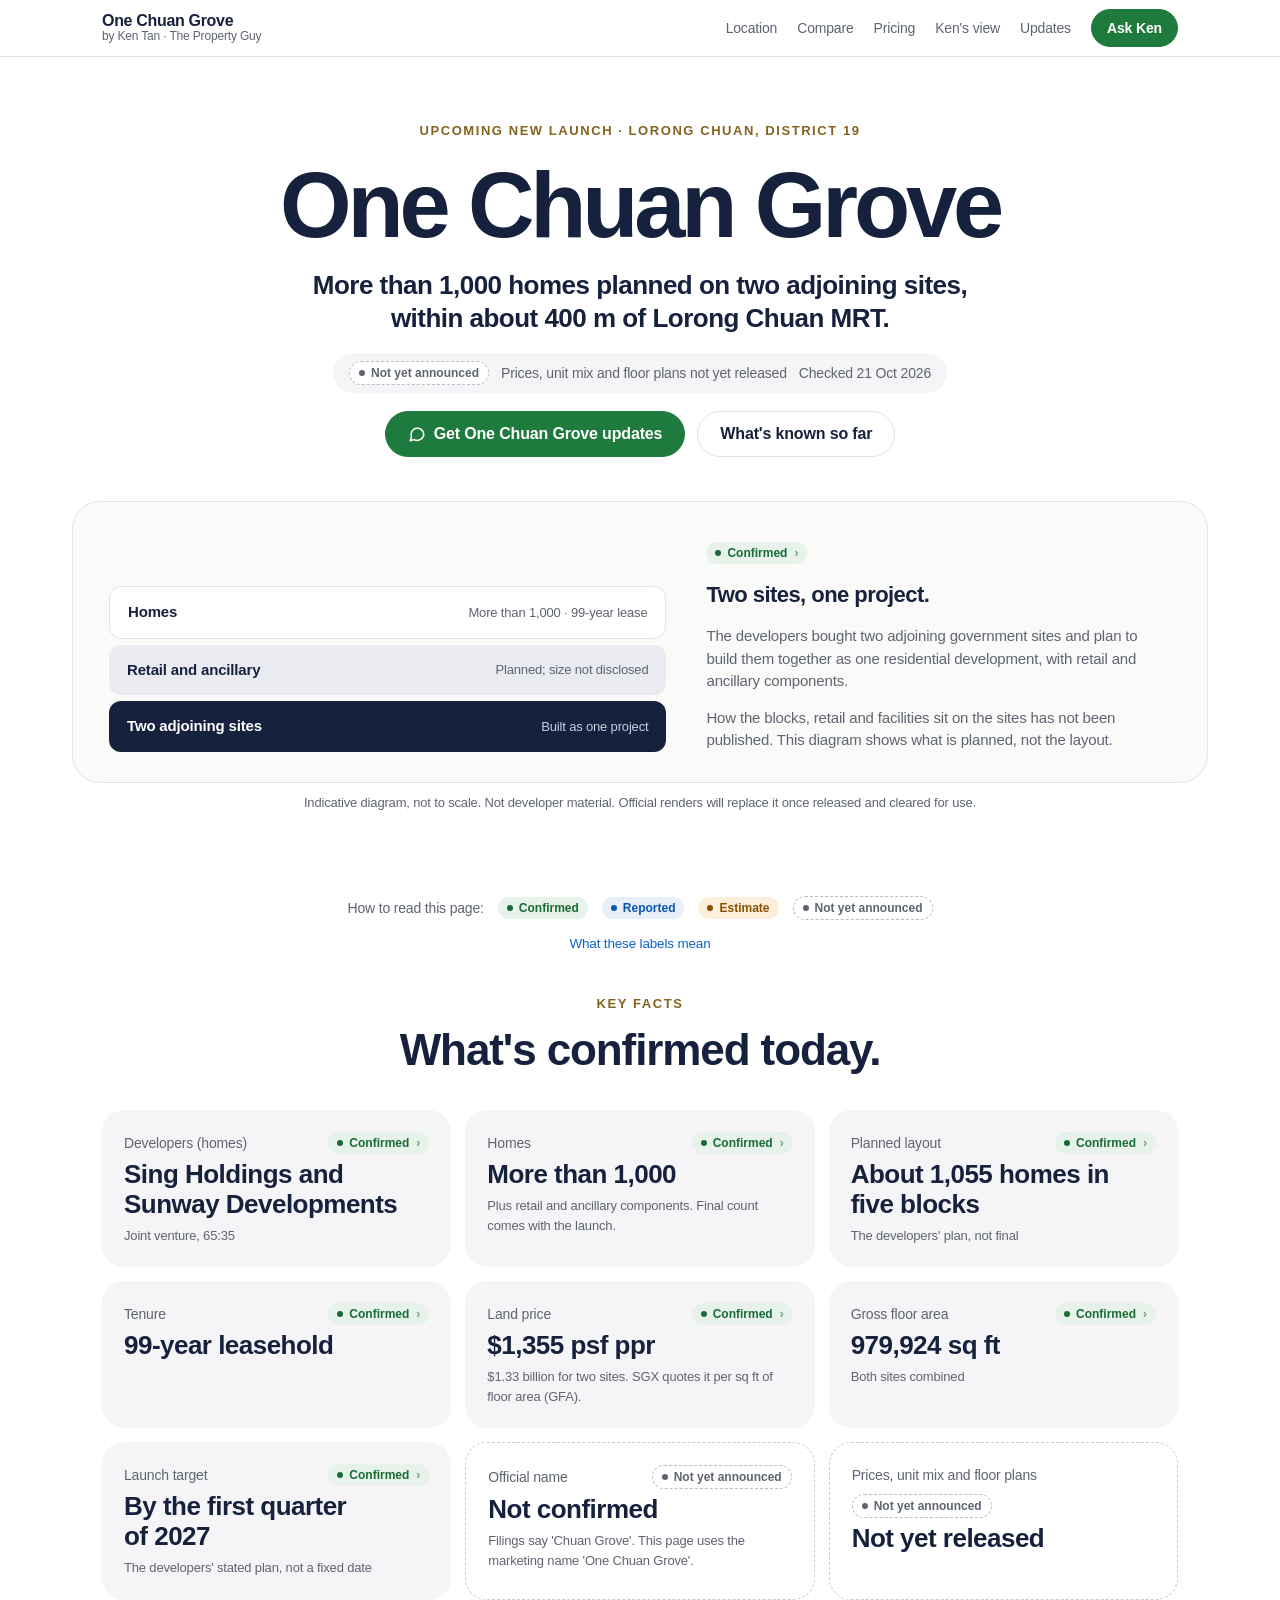
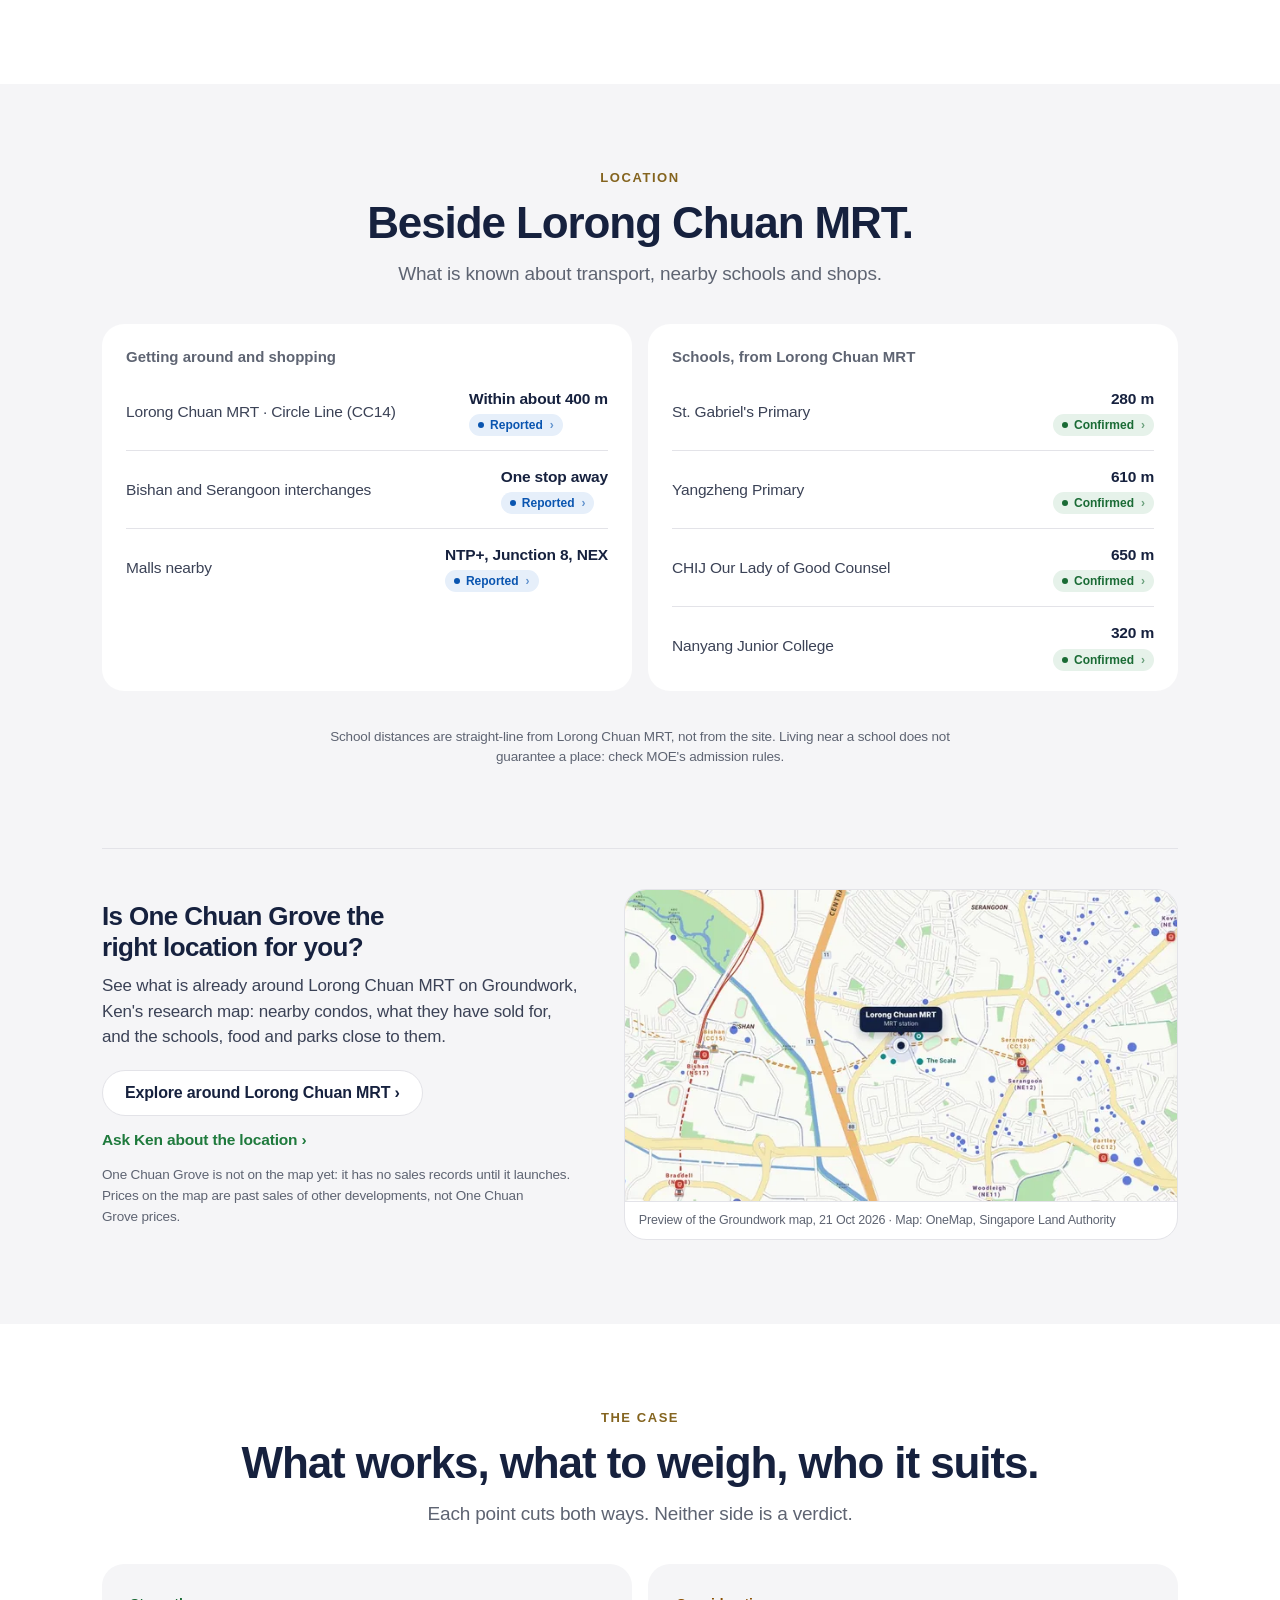
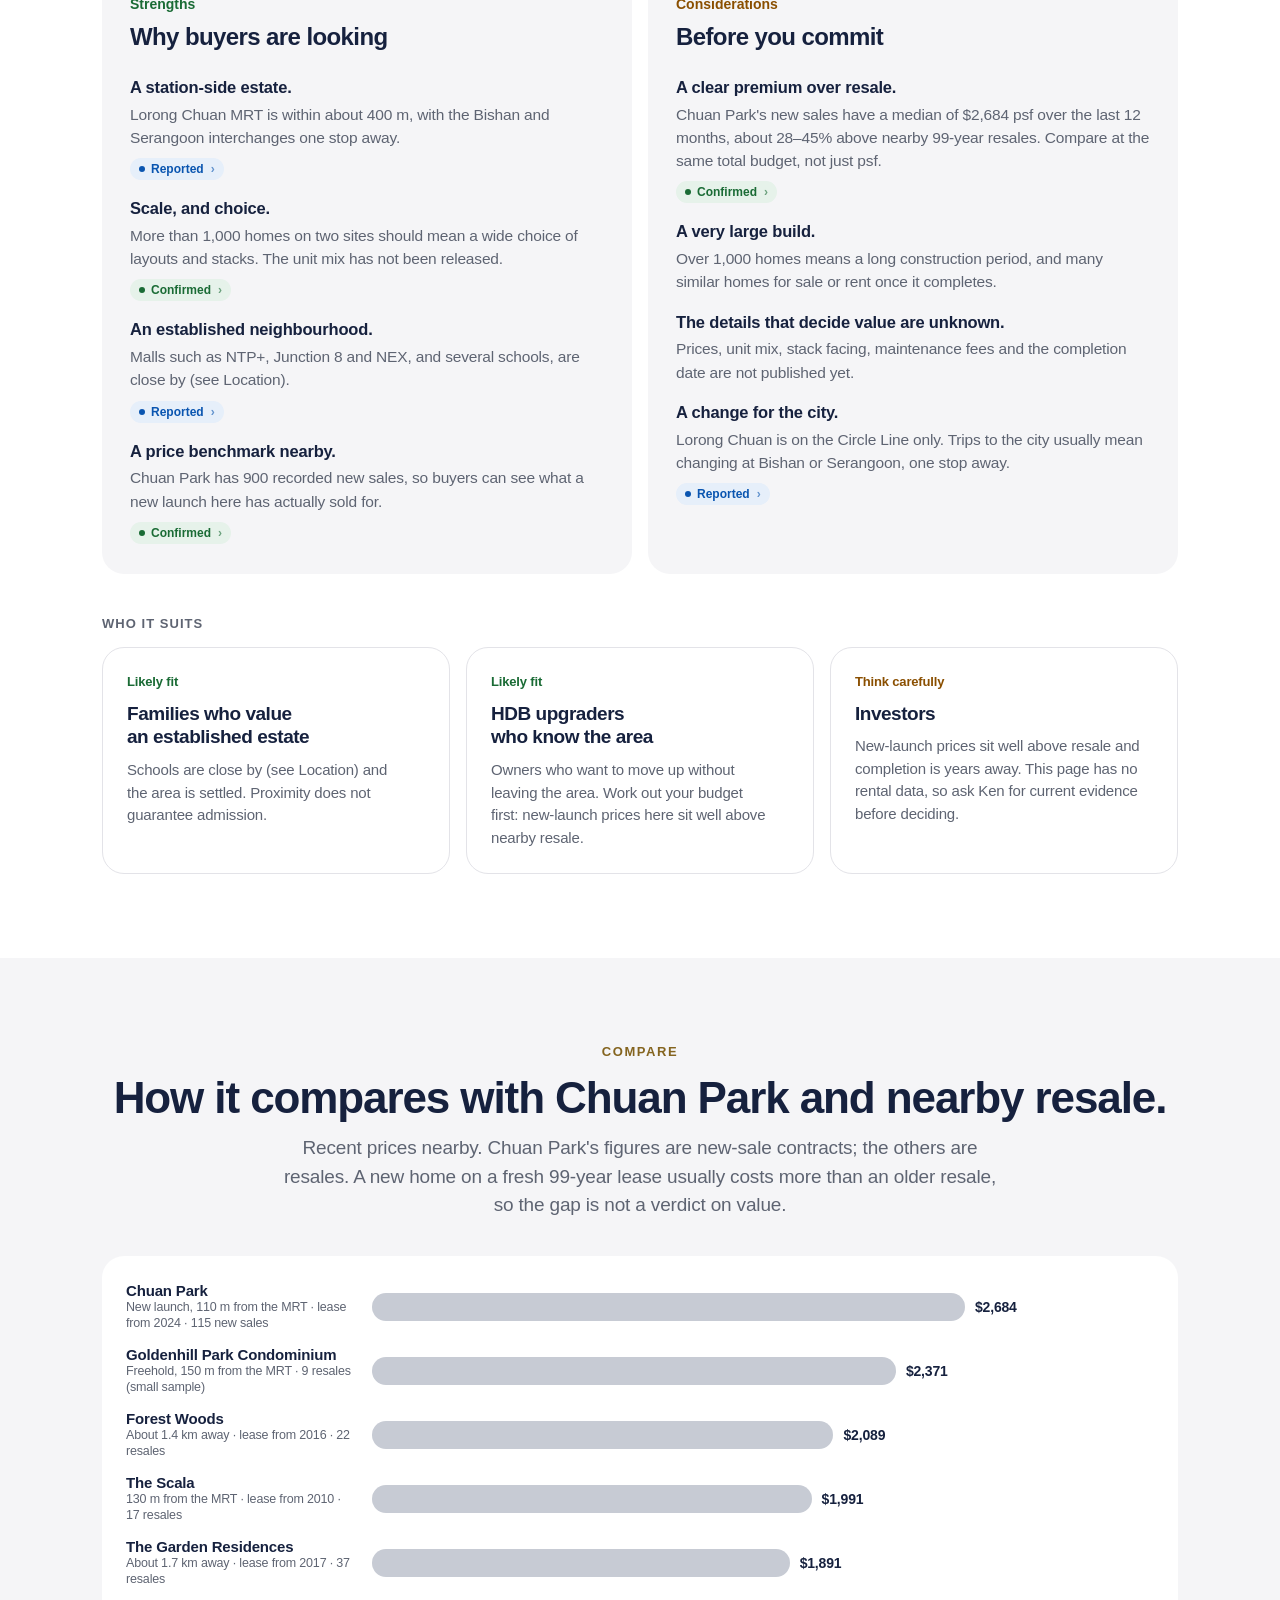
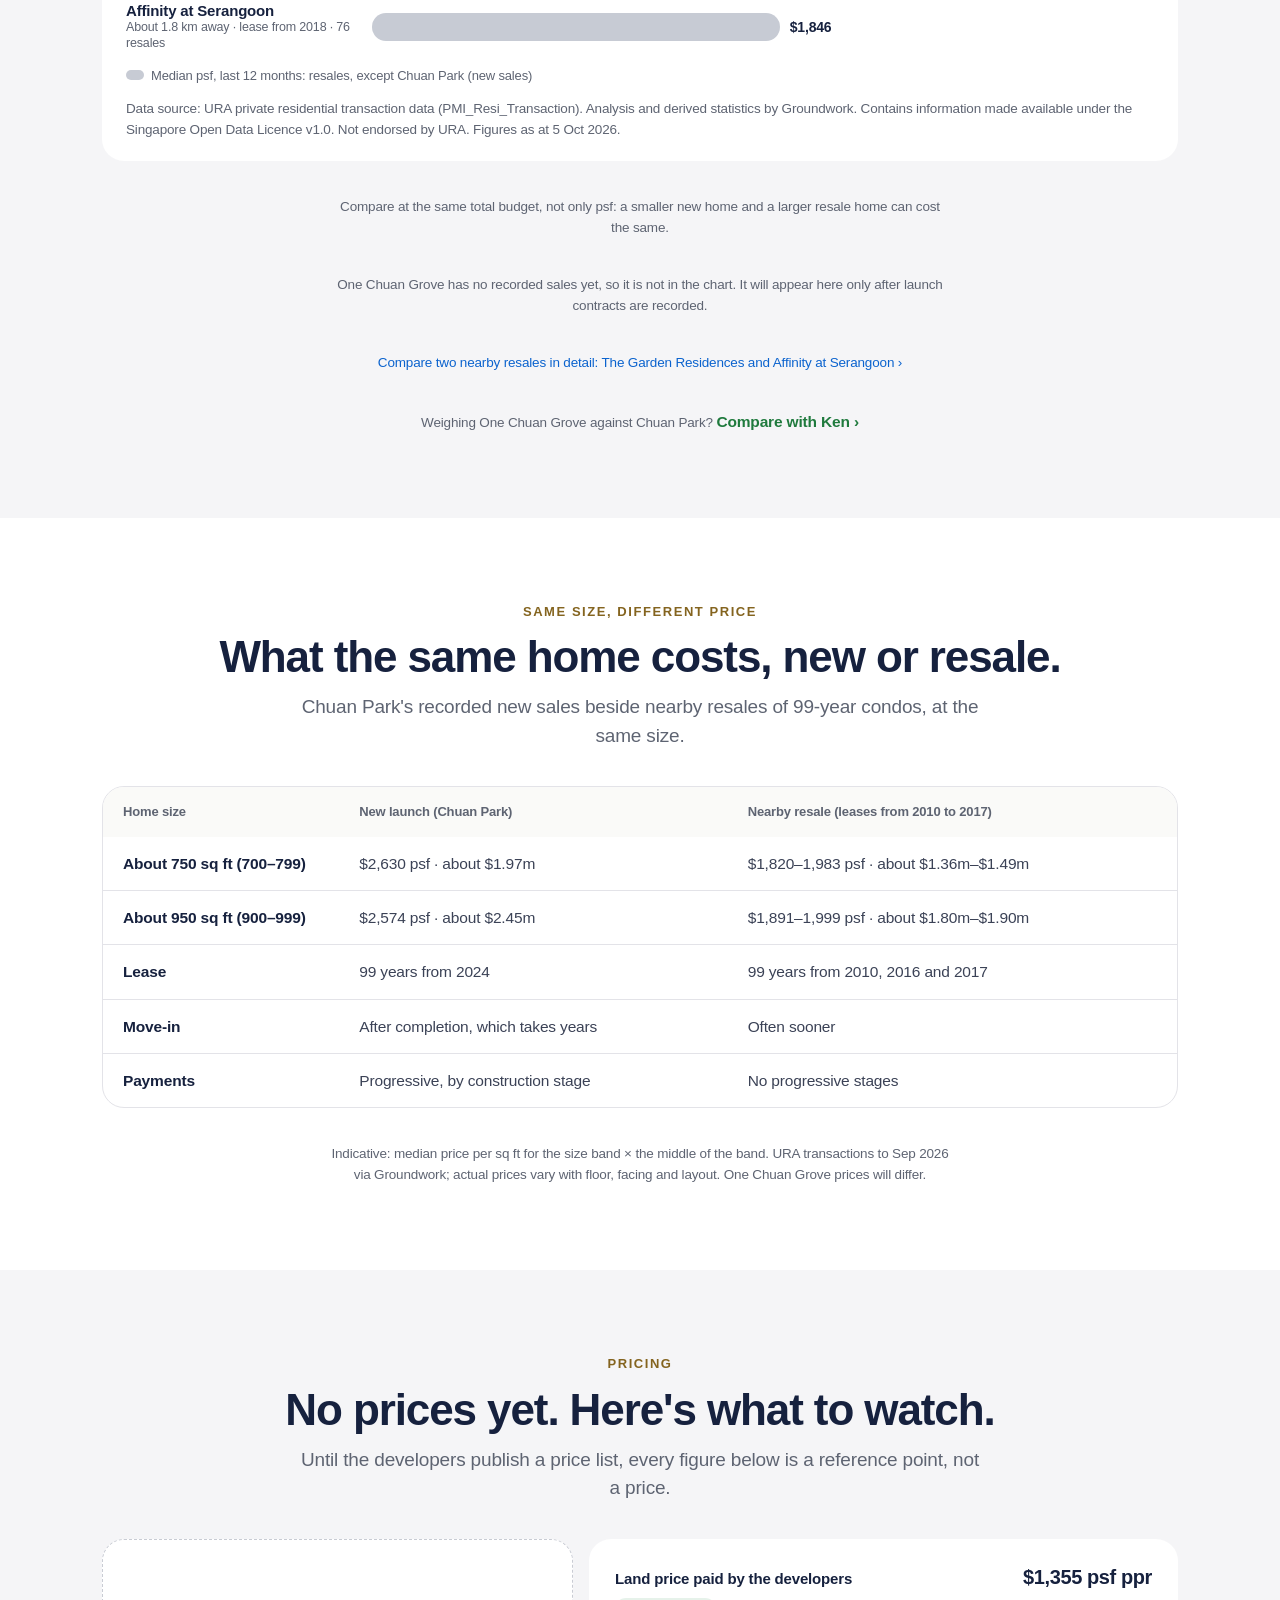
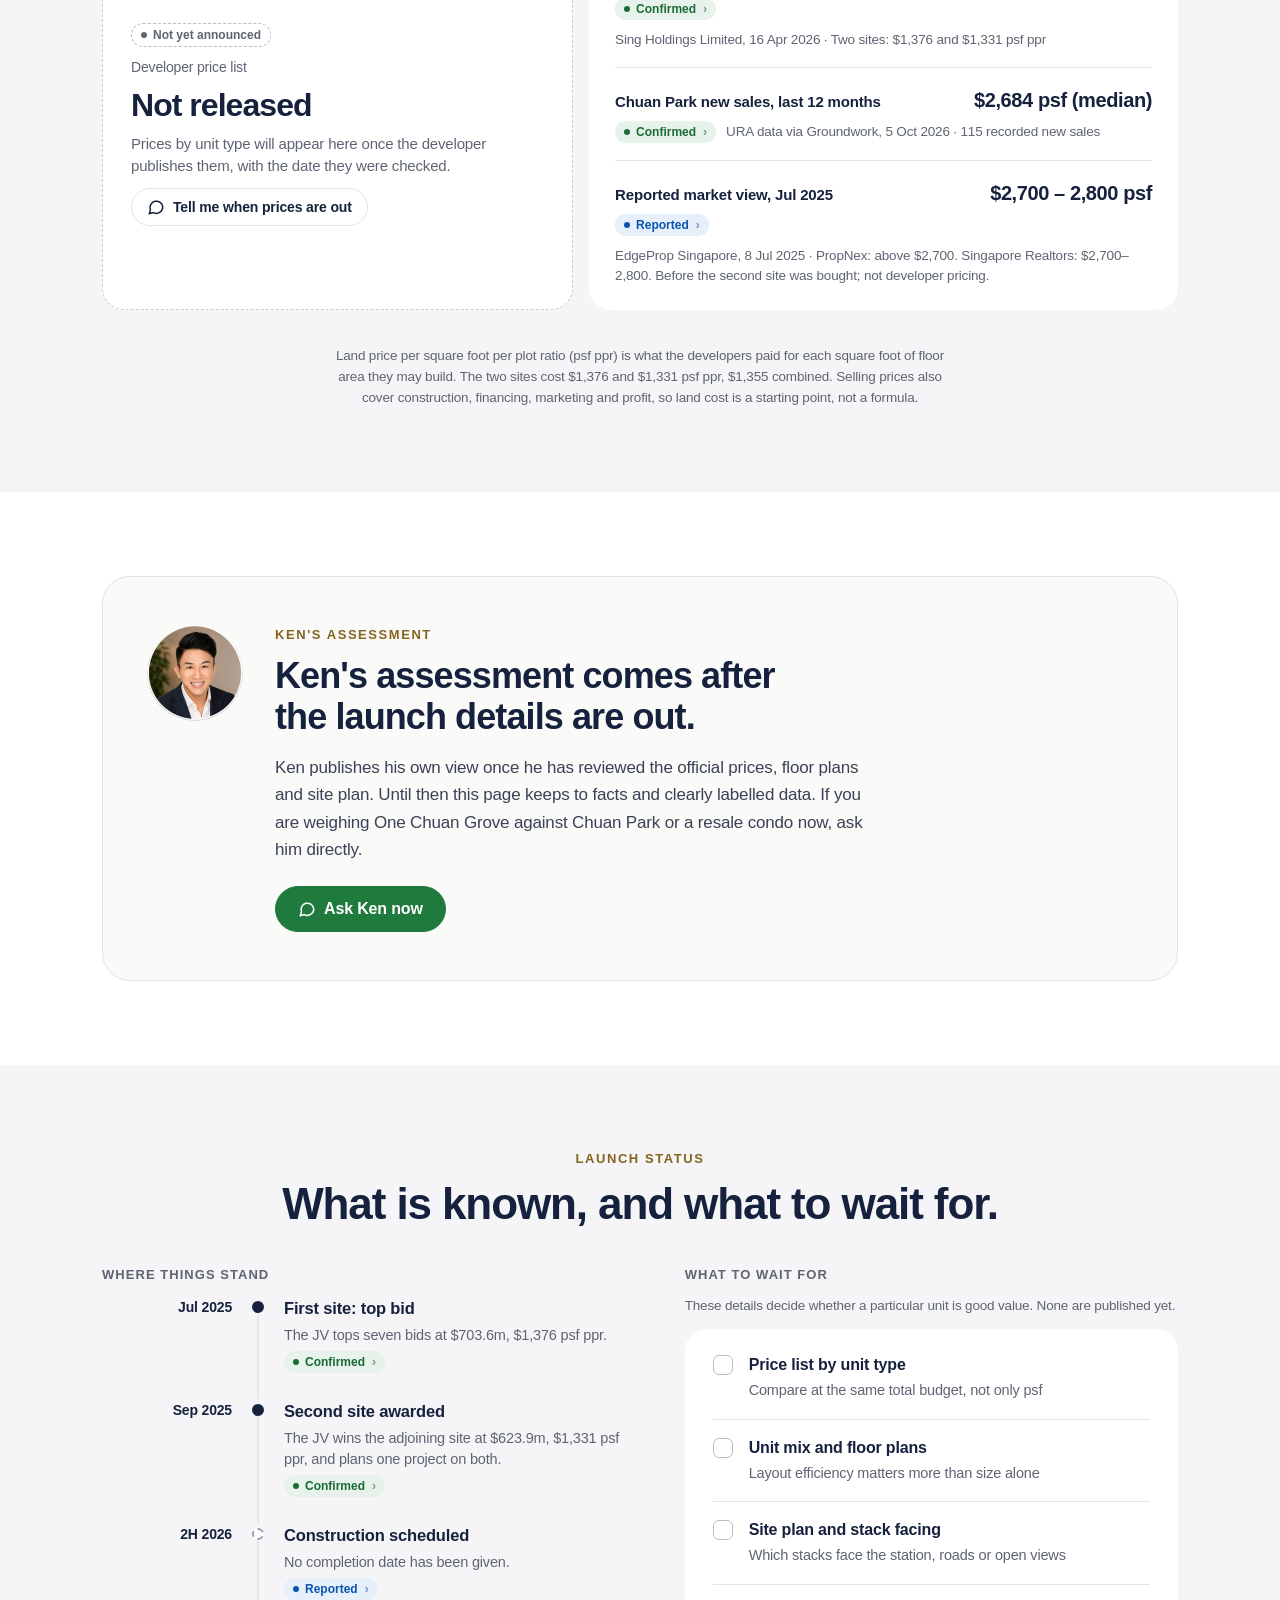
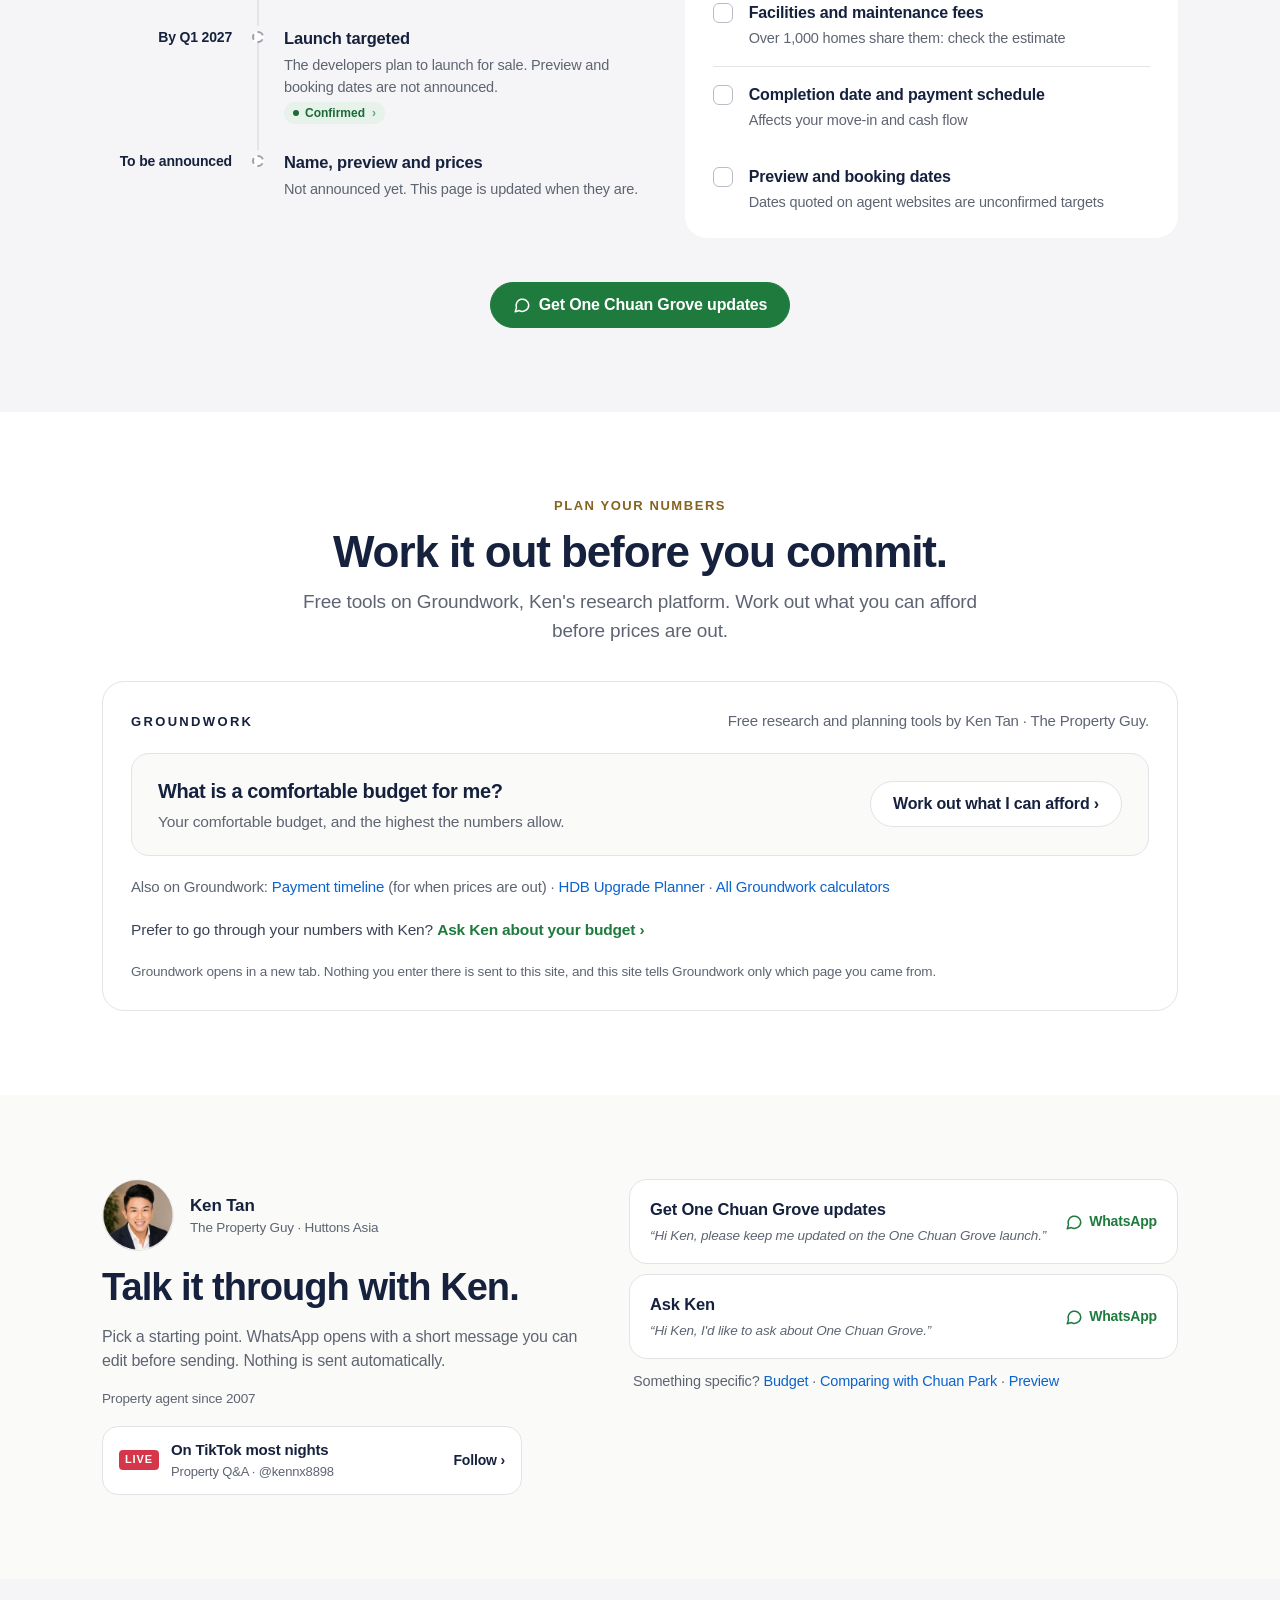
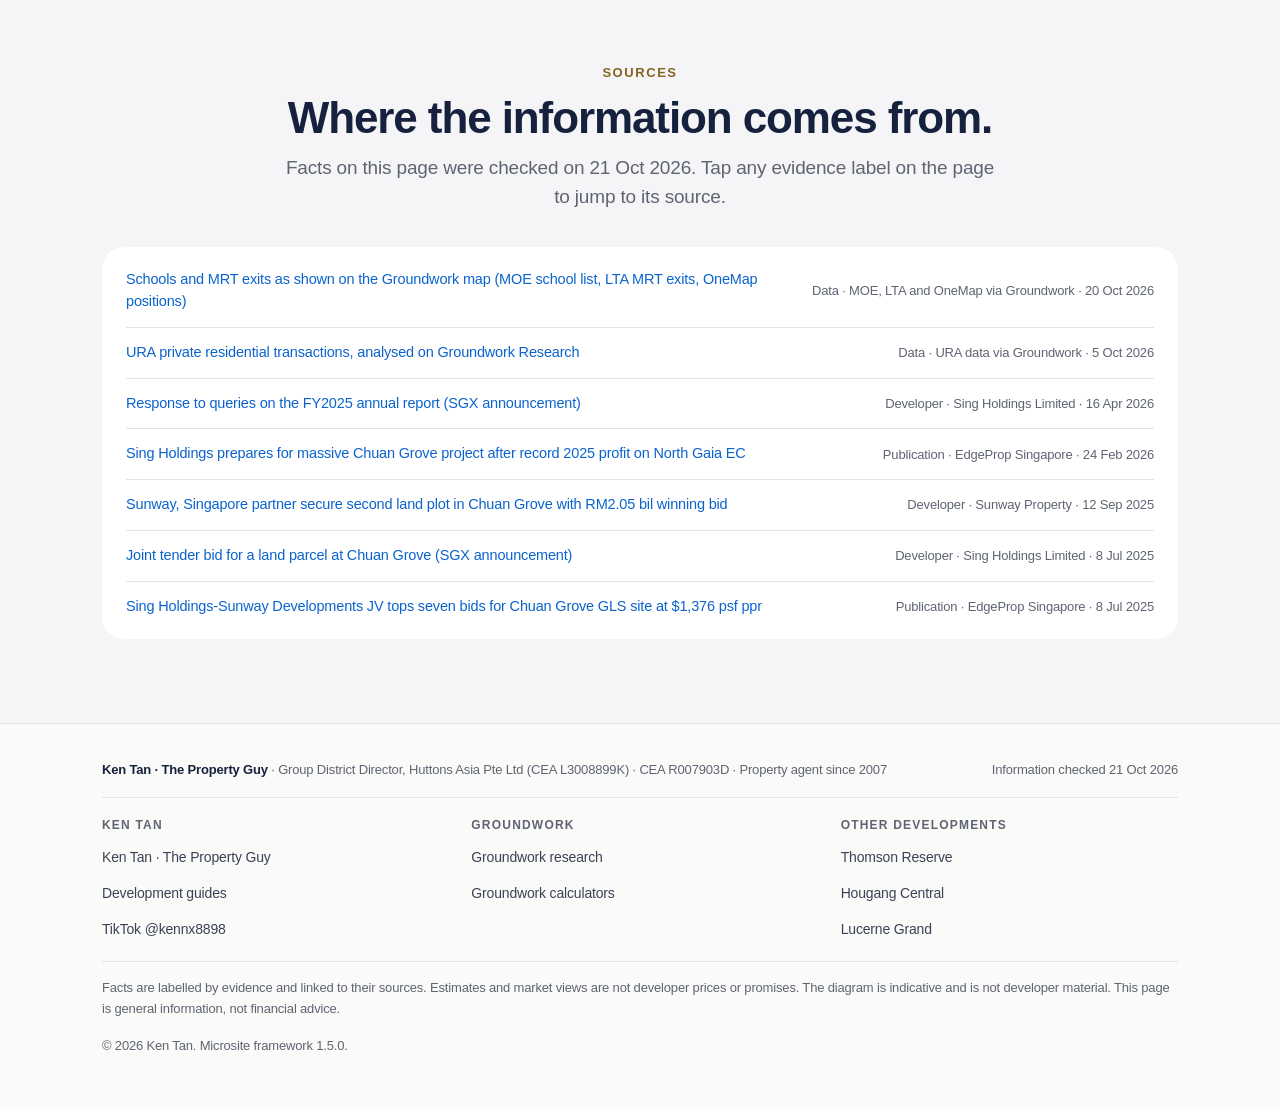
==== index.html @ 8cb97d8c "Add files via upload" ====
<!doctype html><html lang="en-SG"><head><meta charset="utf-8"><meta name="viewport" content="width=device-width, initial-scale=1, viewport-fit=cover"><title>One Chuan Grove: Chuan Park Comparison, Land Cost, Facts</title><meta name="description" content="One Chuan Grove at Lorong Chuan: over 1,000 homes by Sing Holdings and Sunway. Land cost, Chuan Park and resale prices, and what to watch before launch."><meta name="theme-color" content="#FFFFFF"><meta name="color-scheme" content="light"><meta name="format-detection" content="telephone=no"><meta name="author" content="Ken Tan · The Property Guy"><link rel="icon" href="assets/favicon.svg" type="image/svg+xml"><link rel="canonical" href="https://onechuangrove.kentanthepropertyguy.com/"><meta property="og:type" content="website"><meta property="og:locale" content="en_SG"><meta property="og:site_name" content="Ken Tan · The Property Guy"><meta property="og:title" content="One Chuan Grove: what&#x27;s confirmed, how it compares, what to watch"><meta property="og:description" content="One Chuan Grove at Lorong Chuan: over 1,000 homes by Sing Holdings and Sunway. Land cost, Chuan Park and resale prices, and what to watch before launch."><meta property="og:url" content="https://onechuangrove.kentanthepropertyguy.com/"><meta property="og:image" content="https://onechuangrove.kentanthepropertyguy.com/img/share-card.jpg"><meta property="og:image:width" content="1200"><meta property="og:image:height" content="630"><meta property="og:image:alt" content="One Chuan Grove — Ken Tan · The Property Guy"><meta name="twitter:card" content="summary_large_image"><link rel="stylesheet" href="assets/ms.1-5-0.css"><script type="application/ld+json">{"@context":"https://schema.org","@graph":[{"@type":"WebPage","name":"One Chuan Grove: Chuan Park Comparison, Land Cost, Facts","description":"One Chuan Grove at Lorong Chuan: over 1,000 homes by Sing Holdings and Sunway. Land cost, Chuan Park and resale prices, and what to watch before launch.","inLanguage":"en-SG","dateModified":"2026-10-21","author":{"@id":"https://kentanthepropertyguy.com/#ken"},"publisher":{"@id":"https://kentanthepropertyguy.com/#ken"},"about":{"@type":"Place","name":"One Chuan Grove residential development","address":{"@type":"PostalAddress","addressLocality":"Lorong Chuan","addressCountry":"SG","streetAddress":"Chuan Grove, off Lorong Chuan"}},"url":"https://onechuangrove.kentanthepropertyguy.com/"},{"@type":"Person","@id":"https://kentanthepropertyguy.com/#ken","name":"Ken Tan","alternateName":"Ken Tan · The Property Guy","url":"https://kentanthepropertyguy.com/","jobTitle":"Group District Director","worksFor":{"@type":"RealEstateAgent","name":"Huttons Asia Pte Ltd"}},{"@type":"BreadcrumbList","itemListElement":[{"@type":"ListItem","position":1,"name":"Ken Tan · The Property Guy","item":"https://kentanthepropertyguy.com/"},{"@type":"ListItem","position":2,"name":"One Chuan Grove","item":"https://onechuangrove.kentanthepropertyguy.com/"}]}]}</script><script async src="https://www.googletagmanager.com/gtag/js?id=G-PGTYDENS24"></script><script>window.dataLayer=window.dataLayer||[];function gtag(){dataLayer.push(arguments);}gtag('js',new Date());gtag('config','G-PGTYDENS24',{project_name:'one-chuan-grove'});</script><script>!function(f,b,e,v,n,t,s){if(f.fbq)return;n=f.fbq=function(){n.callMethod?n.callMethod.apply(n,arguments):n.queue.push(arguments)};if(!f._fbq)f._fbq=n;n.push=n;n.loaded=!0;n.version='2.0';n.queue=[];t=b.createElement(e);t.async=!0;t.src=v;s=b.getElementsByTagName(e)[0];s.parentNode.insertBefore(t,s)}(window,document,'script','https://connect.facebook.net/en_US/fbevents.js');fbq('init','525622514314902');fbq('track','PageView');</script></head><body><a class="skip" href="#main">Skip to content</a><header class="hdr"><div class="wrap bar"><a class="brand" href="#top"><b>One Chuan Grove</b><span>by Ken Tan · The Property Guy</span></a><nav class="links" aria-label="Sections"><a href="#location">Location</a><a href="#compare">Compare</a><a href="#pricing">Pricing</a><a href="#assessment">Ken&#x27;s view</a><a href="#updates">Updates</a><a class="btn wa sm" href="https://wa.me/6590908898?text=Hi%20Ken%2C%20I%27d%20like%20to%20ask%20about%20One%20Chuan%20Grove.%20%28Ref%20OCG-ASK%29" target="_blank" rel="noopener" data-wa="ask" data-placement="header">Ask Ken</a></nav></div><nav class="chips" aria-label="Jump to section"><a href="#location">Location</a><a href="#compare">Compare</a><a href="#pricing">Pricing</a><a href="#assessment">Ken&#x27;s view</a><a href="#updates">Updates</a><a href="#ask" class="wa-chip">Ask Ken</a></nav></header><main id="main"><header class="hero" id="top"><div class="wrap"><p class="kicker">Upcoming new launch · Lorong Chuan, District 19</p><h1>One Chuan Grove</h1><p class="sub">More than 1,000 homes planned on two adjoining sites, within about 400 m of Lorong Chuan MRT.</p><p class="status"><span class="ev ev-n">Not yet announced</span><span>Prices, unit mix and floor plans not yet released</span><span class="ck">Checked 21 Oct 2026</span></p><div class="ctas stackm"><a class="btn wa" href="https://wa.me/6590908898?text=Hi%20Ken%2C%20please%20keep%20me%20updated%20on%20the%20One%20Chuan%20Grove%20launch.%20%28Ref%20OCG-UPDATES%29" target="_blank" rel="noopener" data-wa="updates" data-placement="hero"><svg width="18" height="18" viewBox="0 0 24 24" fill="none" stroke="currentColor" stroke-width="2" stroke-linecap="round" stroke-linejoin="round" aria-hidden="true" focusable="false"><path d="M21 12a8.5 8.5 0 0 1-12.6 7.4L3 21l1.6-5.2A8.5 8.5 0 1 1 21 12z"/></svg>Get One Chuan Grove updates</a><a class="btn" href="#overview">What&#x27;s known so far</a></div></div><div class="hero-media"><div class="scheme"><ul class="layers" aria-label="Parts of the development, as planned. Not a layout."><li class="l-top"><b>Homes</b><span>More than 1,000 · 99-year lease</span></li><li class="l-default"><b>Retail and ancillary</b><span>Planned; size not disclosed</span></li><li class="l-base"><b>Two adjoining sites</b><span>Built as one project</span></li></ul><div class="scheme-side"><a class="ev ev-c" href="#src-sgx-2026-04" title="Source: Sing Holdings Limited, 16 Apr 2026" aria-label="Confirmed: Source: Sing Holdings Limited, 16 Apr 2026">Confirmed</a><h2 style="font-size:22px">Two sites, one project.</h2><p>The developers bought two adjoining government sites and plan to build them together as one residential development, with retail and ancillary components.</p><p>How the blocks, retail and facilities sit on the sites has not been published. This diagram shows what is planned, not the layout.</p></div></div><p class="cap">Indicative diagram, not to scale. Not developer material. Official renders will replace it once released and cleared for use.</p></div></header><section class="band " id="overview" aria-labelledby="h-overview"><div class="wrap"><div class="legend" role="note"><span>How to read this page:</span><span class="ev ev-c">Confirmed</span><span class="ev ev-r">Reported</span><span class="ev ev-e">Estimate</span><span class="ev ev-n">Not yet announced</span><details><summary>What these labels mean</summary><dl><dt><span class="ev ev-c">Confirmed</span></dt><dd>From the developer, a government agency or an official announcement.</dd><dt><span class="ev ev-r">Reported</span></dt><dd>From a credible named publication. Linked in Sources.</dd><dt><span class="ev ev-e">Estimate</span></dt><dd>A market or working estimate. Not a developer price or a promise.</dd><dt><span class="ev ev-n">Not yet announced</span></dt><dd>Not published yet. Shown so you know it is missing, not overlooked.</dd></dl></details></div><div class="head"><p class="kicker">Key facts</p><h2 id="h-overview">What&#x27;s confirmed today.</h2></div><div class="facts"><div class="fact"><div class="top"><span class="lb">Developers (homes)</span><a class="ev ev-c" href="#src-sgx-2025-07" title="Source: Sing Holdings Limited, 8 Jul 2025" aria-label="Confirmed: Source: Sing Holdings Limited, 8 Jul 2025">Confirmed</a></div><p class="v">Sing Holdings and Sunway Developments</p><p class="n">Joint venture, 65:35</p></div><div class="fact"><div class="top"><span class="lb">Homes</span><a class="ev ev-c" href="#src-sgx-2026-04" title="Source: Sing Holdings Limited, 16 Apr 2026" aria-label="Confirmed: Source: Sing Holdings Limited, 16 Apr 2026">Confirmed</a></div><p class="v">More than 1,000</p><p class="n">Plus retail and ancillary components. Final count comes with the launch.</p></div><div class="fact"><div class="top"><span class="lb">Planned layout</span><a class="ev ev-c" href="#src-sunway-2025-09" title="Source: Sunway Property, 12 Sep 2025" aria-label="Confirmed: Source: Sunway Property, 12 Sep 2025">Confirmed</a></div><p class="v">About 1,055 homes in five blocks</p><p class="n">The developers&#x27; plan, not final</p></div><div class="fact"><div class="top"><span class="lb">Tenure</span><a class="ev ev-c" href="#src-sunway-2025-09" title="Source: Sunway Property, 12 Sep 2025" aria-label="Confirmed: Source: Sunway Property, 12 Sep 2025">Confirmed</a></div><p class="v">99-year leasehold</p></div><div class="fact"><div class="top"><span class="lb">Land price</span><a class="ev ev-c" href="#src-sgx-2026-04" title="Source: Sing Holdings Limited, 16 Apr 2026" aria-label="Confirmed: Source: Sing Holdings Limited, 16 Apr 2026">Confirmed</a></div><p class="v">$1,355 psf ppr</p><p class="n">$1.33 billion for two sites. SGX quotes it per sq ft of floor area (GFA).</p></div><div class="fact"><div class="top"><span class="lb">Gross floor area</span><a class="ev ev-c" href="#src-sgx-2026-04" title="Source: Sing Holdings Limited, 16 Apr 2026" aria-label="Confirmed: Source: Sing Holdings Limited, 16 Apr 2026">Confirmed</a></div><p class="v">979,924 sq ft</p><p class="n">Both sites combined</p></div><div class="fact"><div class="top"><span class="lb">Launch target</span><a class="ev ev-c" href="#src-sgx-2026-04" title="Source: Sing Holdings Limited, 16 Apr 2026" aria-label="Confirmed: Source: Sing Holdings Limited, 16 Apr 2026">Confirmed</a></div><p class="v">By the first quarter of 2027</p><p class="n">The developers&#x27; stated plan, not a fixed date</p></div><div class="fact pending"><div class="top"><span class="lb">Official name</span><span class="ev ev-n">Not yet announced</span></div><p class="v">Not confirmed</p><p class="n">Filings say &#x27;Chuan Grove&#x27;. This page uses the marketing name &#x27;One Chuan Grove&#x27;.</p></div><div class="fact pending"><div class="top"><span class="lb">Prices, unit mix and floor plans</span><span class="ev ev-n">Not yet announced</span></div><p class="v">Not yet released</p></div></div></div></section><section class="band grey" id="location" aria-labelledby="h-location"><div class="wrap"><div class="head"><p class="kicker">Location</p><h2 id="h-location">Beside Lorong Chuan MRT.</h2><p class="lede">What is known about transport, nearby schools and shops.</p></div><div class="locs"><div class="loc"><h3>Getting around and shopping</h3><div><span>Lorong Chuan MRT · Circle Line (CC14)</span><span>Within about 400 m<a class="ev ev-r" href="#src-edgeprop-2025-07" title="Source: EdgeProp Singapore, 8 Jul 2025" aria-label="Reported: Source: EdgeProp Singapore, 8 Jul 2025">Reported</a></span></div><div><span>Bishan and Serangoon interchanges</span><span>One stop away<a class="ev ev-r" href="#src-edgeprop-2025-07" title="Source: EdgeProp Singapore, 8 Jul 2025" aria-label="Reported: Source: EdgeProp Singapore, 8 Jul 2025">Reported</a></span></div><div><span>Malls nearby</span><span>NTP+, Junction 8, NEX<a class="ev ev-r" href="#src-edgeprop-2025-07" title="Source: EdgeProp Singapore, 8 Jul 2025" aria-label="Reported: Source: EdgeProp Singapore, 8 Jul 2025">Reported</a></span></div></div><div class="loc"><h3>Schools, from Lorong Chuan MRT</h3><div><span>St. Gabriel&#x27;s Primary</span><span>280 m<a class="ev ev-c" href="#src-moe-onemap-groundwork" title="Source: MOE, LTA and OneMap via Groundwork, 20 Oct 2026" aria-label="Confirmed: Source: MOE, LTA and OneMap via Groundwork, 20 Oct 2026">Confirmed</a></span></div><div><span>Yangzheng Primary</span><span>610 m<a class="ev ev-c" href="#src-moe-onemap-groundwork" title="Source: MOE, LTA and OneMap via Groundwork, 20 Oct 2026" aria-label="Confirmed: Source: MOE, LTA and OneMap via Groundwork, 20 Oct 2026">Confirmed</a></span></div><div><span>CHIJ Our Lady of Good Counsel</span><span>650 m<a class="ev ev-c" href="#src-moe-onemap-groundwork" title="Source: MOE, LTA and OneMap via Groundwork, 20 Oct 2026" aria-label="Confirmed: Source: MOE, LTA and OneMap via Groundwork, 20 Oct 2026">Confirmed</a></span></div><div><span>Nanyang Junior College</span><span>320 m<a class="ev ev-c" href="#src-moe-onemap-groundwork" title="Source: MOE, LTA and OneMap via Groundwork, 20 Oct 2026" aria-label="Confirmed: Source: MOE, LTA and OneMap via Groundwork, 20 Oct 2026">Confirmed</a></span></div></div></div><p class="fine c">School distances are straight-line from Lorong Chuan MRT, not from the site. Living near a school does not guarantee a place: check MOE&#x27;s admission rules.</p><div class="lr" aria-labelledby="h-location-research"><div class="lr-t"><h3 id="h-location-research">Is One Chuan Grove the right location for you?</h3><p>See what is already around Lorong Chuan MRT on Groundwork, Ken&#x27;s research map: nearby condos, what they have sold for, and the schools, food and parks close to them.</p></div><a class="lr-map" href="https://tools.kentanthepropertyguy.com/research/map/#pl=mrt%3ALorong%20Chuan%20MRT" data-gw="map-preview" target="_blank" rel="noopener" aria-label="Explore around Lorong Chuan MRT (opens Groundwork in a new tab)"><img src="img/lorong-chuan-mrt-map-preview-df6eb888-1200.webp" srcset="img/lorong-chuan-mrt-map-preview-df6eb888-640.webp 640w, img/lorong-chuan-mrt-map-preview-df6eb888-1080.webp 1080w, img/lorong-chuan-mrt-map-preview-df6eb888-1200.webp 1200w" sizes="(max-width: 820px) 92vw, 600px" width="1200" height="674" alt="Groundwork map centred on Lorong Chuan MRT, with nearby private developments such as The Scala marked" loading="lazy" decoding="async"><span class="lr-cap">Preview of the Groundwork map, 21 Oct 2026 · Map: OneMap, Singapore Land Authority</span></a><div class="lr-a"><div class="lr-act"><a class="btn" href="https://tools.kentanthepropertyguy.com/research/map/#pl=mrt%3ALorong%20Chuan%20MRT" data-gw="map" target="_blank" rel="noopener">Explore around Lorong Chuan MRT ›<span class="sr"> (opens in a new tab)</span></a><a class="lr-wa" href="https://wa.me/6590908898?text=Hi%20Ken%2C%20I%27m%20looking%20at%20One%20Chuan%20Grove%20and%20would%20like%20to%20talk%20through%20whether%20the%20location%20suits%20me.%20%28Ref%20OCG-LOCATION%29" target="_blank" rel="noopener" data-wa="location" data-placement="location-research">Ask Ken about the location ›</a></div><p class="fine">One Chuan Grove is not on the map yet: it has no sales records until it launches. Prices on the map are past sales of other developments, not One Chuan Grove prices.</p></div></div></div></section><section class="band " id="case" aria-labelledby="h-case"><div class="wrap"><div class="head"><p class="kicker">The case</p><h2 id="h-case">What works, what to weigh, who it suits.</h2><p class="lede">Each point cuts both ways. Neither side is a verdict.</p></div><div class="cols"><div class="col pro"><h3><span>Strengths</span>Why buyers are looking</h3><ul class="pts"><li><strong>A station-side estate.</strong>Lorong Chuan MRT is within about 400 m, with the Bishan and Serangoon interchanges one stop away.<span class="pt-ev"><a class="ev ev-r" href="#src-edgeprop-2025-07" title="Source: EdgeProp Singapore, 8 Jul 2025" aria-label="Reported: Source: EdgeProp Singapore, 8 Jul 2025">Reported</a></span></li><li><strong>Scale, and choice.</strong>More than 1,000 homes on two sites should mean a wide choice of layouts and stacks. The unit mix has not been released.<span class="pt-ev"><a class="ev ev-c" href="#src-sgx-2026-04" title="Source: Sing Holdings Limited, 16 Apr 2026" aria-label="Confirmed: Source: Sing Holdings Limited, 16 Apr 2026">Confirmed</a></span></li><li><strong>An established neighbourhood.</strong>Malls such as NTP+, Junction 8 and NEX, and several schools, are close by (see Location).<span class="pt-ev"><a class="ev ev-r" href="#src-edgeprop-2025-07" title="Source: EdgeProp Singapore, 8 Jul 2025" aria-label="Reported: Source: EdgeProp Singapore, 8 Jul 2025">Reported</a></span></li><li><strong>A price benchmark nearby.</strong>Chuan Park has 900 recorded new sales, so buyers can see what a new launch here has actually sold for.<span class="pt-ev"><a class="ev ev-c" href="#src-ura-groundwork" title="Source: URA data via Groundwork, 5 Oct 2026" aria-label="Confirmed: Source: URA data via Groundwork, 5 Oct 2026">Confirmed</a></span></li></ul></div><div class="col con"><h3><span>Considerations</span>Before you commit</h3><ul class="pts"><li><strong>A clear premium over resale.</strong>Chuan Park&#x27;s new sales have a median of $2,684 psf over the last 12 months, about 28–45% above nearby 99-year resales. Compare at the same total budget, not just psf.<span class="pt-ev"><a class="ev ev-c" href="#src-ura-groundwork" title="Source: URA data via Groundwork, 5 Oct 2026" aria-label="Confirmed: Source: URA data via Groundwork, 5 Oct 2026">Confirmed</a></span></li><li><strong>A very large build.</strong>Over 1,000 homes means a long construction period, and many similar homes for sale or rent once it completes.</li><li><strong>The details that decide value are unknown.</strong>Prices, unit mix, stack facing, maintenance fees and the completion date are not published yet.</li><li><strong>A change for the city.</strong>Lorong Chuan is on the Circle Line only. Trips to the city usually mean changing at Bishan or Serangoon, one stop away.<span class="pt-ev"><a class="ev ev-r" href="#src-edgeprop-2025-07" title="Source: EdgeProp Singapore, 8 Jul 2025" aria-label="Reported: Source: EdgeProp Singapore, 8 Jul 2025">Reported</a></span></li></ul></div></div><div class="fitwrap"><h3 class="gw-g sub">Who it suits</h3><div class="fits"><article class="fit yes"><p class="fl">Likely fit</p><h3>Families who value an established estate</h3><p>Schools are close by (see Location) and the area is settled. Proximity does not guarantee admission.</p></article><article class="fit yes"><p class="fl">Likely fit</p><h3>HDB upgraders who know the area</h3><p>Owners who want to move up without leaving the area. Work out your budget first: new-launch prices here sit well above nearby resale.</p></article><article class="fit maybe"><p class="fl">Think carefully</p><h3>Investors</h3><p>New-launch prices sit well above resale and completion is years away. This page has no rental data, so ask Ken for current evidence before deciding.</p></article></div></div></div></section><section class="band grey" id="compare" aria-labelledby="h-compare"><div class="wrap"><div class="head"><p class="kicker">Compare</p><h2 id="h-compare">How it compares with Chuan Park and nearby resale.</h2><p class="lede">Recent prices nearby. Chuan Park&#x27;s figures are new-sale contracts; the others are resales. A new home on a fresh 99-year lease usually costs more than an older resale, so the gap is not a verdict on value.</p></div><figure class="bars" style="margin:0"><figcaption class="sr">Median price per square foot, Oct 2025 to Sep 2026</figcaption><div class="brow"><span class="n">Chuan Park<small>New launch, 110 m from the MRT · lease from 2024 · 115 new sales</small></span><span class="track"><i class="" style="width:89.3%"></i><span style="left:89.3%">$2,684</span></span></div><div class="brow"><span class="n">Goldenhill Park Condominium<small>Freehold, 150 m from the MRT · 9 resales (small sample)</small></span><span class="track"><i class="" style="width:78.9%"></i><span style="left:78.9%">$2,371</span></span></div><div class="brow"><span class="n">Forest Woods<small>About 1.4 km away · lease from 2016 · 22 resales</small></span><span class="track"><i class="" style="width:69.5%"></i><span style="left:69.5%">$2,089</span></span></div><div class="brow"><span class="n">The Scala<small>130 m from the MRT · lease from 2010 · 17 resales</small></span><span class="track"><i class="" style="width:66.2%"></i><span style="left:66.2%">$1,991</span></span></div><div class="brow"><span class="n">The Garden Residences<small>About 1.7 km away · lease from 2017 · 37 resales</small></span><span class="track"><i class="" style="width:62.9%"></i><span style="left:62.9%">$1,891</span></span></div><div class="brow"><span class="n">Affinity at Serangoon<small>About 1.8 km away · lease from 2018 · 76 resales</small></span><span class="track"><i class="" style="width:61.4%"></i><span style="left:61.4%">$1,846</span></span></div><div class="bkey"><span><i></i>Median psf, last 12 months: resales, except Chuan Park (new sales)</span></div><p class="fine">Data source: URA private residential transaction data (PMI_Resi_Transaction). Analysis and derived statistics by Groundwork. Contains information made available under the Singapore Open Data Licence v1.0. Not endorsed by URA. Figures as at 5 Oct 2026.</p></figure><p class="fine c">Compare at the same total budget, not only psf: a smaller new home and a larger resale home can cost the same.</p><p class="fine c">One Chuan Grove has no recorded sales yet, so it is not in the chart. It will appear here only after launch contracts are recorded.</p><p class="fine c"><a href="https://tools.kentanthepropertyguy.com/research/#/compare/the-garden-residences/affinity-at-serangoon" data-gw="research" target="_blank" rel="noopener">Compare two nearby resales in detail: The Garden Residences and Affinity at Serangoon ›</a></p><p class="fine c">Weighing One Chuan Grove against Chuan Park? <a class="lr-wa" href="https://wa.me/6590908898?text=Hi%20Ken%2C%20I%27d%20like%20to%20compare%20One%20Chuan%20Grove%20with%20Chuan%20Park.%20%28Ref%20OCG-COMPARE%29" target="_blank" rel="noopener" data-wa="compare" data-placement="compare">Compare with Ken ›</a></p></div></section><section class="band " id="compare-table" aria-labelledby="h-compare-table"><div class="wrap"><div class="head"><p class="kicker">Same size, different price</p><h2 id="h-compare-table">What the same home costs, new or resale.</h2><p class="lede">Chuan Park&#x27;s recorded new sales beside nearby resales of 99-year condos, at the same size.</p></div><div class="tbl cmp"><table><caption class="sr">What the same home costs, new or resale.</caption><thead><tr><th scope="col">Home size</th><th scope="col">New launch (Chuan Park)</th><th scope="col">Nearby resale (leases from 2010 to 2017)</th></tr></thead><tbody><tr><th scope="row">About 750 sq ft (700–799)</th><td>$2,630 psf · about $1.97m</td><td>$1,820–1,983 psf · about $1.36m–$1.49m</td></tr><tr><th scope="row">About 950 sq ft (900–999)</th><td>$2,574 psf · about $2.45m</td><td>$1,891–1,999 psf · about $1.80m–$1.90m</td></tr><tr><th scope="row">Lease</th><td>99 years from 2024</td><td>99 years from 2010, 2016 and 2017</td></tr><tr><th scope="row">Move-in</th><td>After completion, which takes years</td><td>Often sooner</td></tr><tr><th scope="row">Payments</th><td>Progressive, by construction stage</td><td>No progressive stages</td></tr></tbody></table></div><p class="fine c">Indicative: median price per sq ft for the size band × the middle of the band. URA transactions to Sep 2026 via Groundwork; actual prices vary with floor, facing and layout. One Chuan Grove prices will differ.</p></div></section><section class="band grey" id="pricing" aria-labelledby="h-pricing"><div class="wrap"><div class="head"><p class="kicker">Pricing</p><h2 id="h-pricing">No prices yet. Here&#x27;s what to watch.</h2><p class="lede">Until the developers publish a price list, every figure below is a reference point, not a price.</p></div><div class="pricing"><div class="pbig"><span class="ev ev-n">Not yet announced</span><span class="lb">Developer price list</span><b>Not released</b><p>Prices by unit type will appear here once the developer publishes them, with the date they were checked.</p><p><a class="btn sm" href="https://wa.me/6590908898?text=Hi%20Ken%2C%20please%20keep%20me%20updated%20on%20the%20One%20Chuan%20Grove%20launch.%20%28Ref%20OCG-UPDATES%29" target="_blank" rel="noopener" data-wa="updates" data-placement="pricing-pending"><svg width="18" height="18" viewBox="0 0 24 24" fill="none" stroke="currentColor" stroke-width="2" stroke-linecap="round" stroke-linejoin="round" aria-hidden="true" focusable="false"><path d="M21 12a8.5 8.5 0 0 1-12.6 7.4L3 21l1.6-5.2A8.5 8.5 0 1 1 21 12z"/></svg>Tell me when prices are out</a></p></div><div class="prows"><div class="prow"><span class="k">Land price paid by the developers</span><span class="v">$1,355 psf ppr</span><span class="d"><a class="ev ev-c" href="#src-sgx-2026-04" title="Source: Sing Holdings Limited, 16 Apr 2026" aria-label="Confirmed: Source: Sing Holdings Limited, 16 Apr 2026">Confirmed</a>Sing Holdings Limited, 16 Apr 2026 · Two sites: $1,376 and $1,331 psf ppr</span></div><div class="prow"><span class="k">Chuan Park new sales, last 12 months</span><span class="v">$2,684 psf (median)</span><span class="d"><a class="ev ev-c" href="#src-ura-groundwork" title="Source: URA data via Groundwork, 5 Oct 2026" aria-label="Confirmed: Source: URA data via Groundwork, 5 Oct 2026">Confirmed</a>URA data via Groundwork, 5 Oct 2026 · 115 recorded new sales</span></div><div class="prow"><span class="k">Reported market view, Jul 2025</span><span class="v">$2,700 – 2,800 psf</span><span class="d"><a class="ev ev-r" href="#src-edgeprop-2025-07" title="Source: EdgeProp Singapore, 8 Jul 2025" aria-label="Reported: Source: EdgeProp Singapore, 8 Jul 2025">Reported</a>EdgeProp Singapore, 8 Jul 2025 · PropNex: above $2,700. Singapore Realtors: $2,700–2,800. Before the second site was bought; not developer pricing.</span></div></div></div><p class="fine c">Land price per square foot per plot ratio (psf ppr) is what the developers paid for each square foot of floor area they may build. The two sites cost $1,376 and $1,331 psf ppr, $1,355 combined. Selling prices also cover construction, financing, marketing and profit, so land cost is a starting point, not a formula.</p></div></section><section class="band " id="assessment" aria-labelledby="h-assessment"><div class="wrap"><div class="assess pending"><img src="img/ken-192.jpg" width="96" height="96" alt="Ken Tan" loading="lazy"><div><p class="kicker">Ken&#x27;s assessment</p><h2 id="h-assessment">Ken&#x27;s assessment comes after the launch details are out.</h2><div class="body"><p>Ken publishes his own view once he has reviewed the official prices, floor plans and site plan. Until then this page keeps to facts and clearly labelled data. If you are weighing One Chuan Grove against Chuan Park or a resale condo now, ask him directly.</p></div><div class="ctas"><a class="btn wa" href="https://wa.me/6590908898?text=Hi%20Ken%2C%20I%27d%20like%20to%20ask%20about%20One%20Chuan%20Grove.%20%28Ref%20OCG-ASK%29" target="_blank" rel="noopener" data-wa="ask" data-placement="assessment-pending"><svg width="18" height="18" viewBox="0 0 24 24" fill="none" stroke="currentColor" stroke-width="2" stroke-linecap="round" stroke-linejoin="round" aria-hidden="true" focusable="false"><path d="M21 12a8.5 8.5 0 0 1-12.6 7.4L3 21l1.6-5.2A8.5 8.5 0 1 1 21 12z"/></svg>Ask Ken now</a></div></div></div></div></section><section class="band grey" id="updates" aria-labelledby="h-updates"><div class="wrap"><div class="head"><p class="kicker">Launch status</p><h2 id="h-updates">What is known, and what to wait for.</h2></div><div class="upd"><div><h3 class="gw-g sub">Where things stand</h3><ol class="tl"><li><span class="when">Jul 2025</span><span class="rail" aria-hidden="true"><span class="dot"></span><span class="ln"></span></span><div class="what"><b>First site: top bid</b><span>The JV tops seven bids at $703.6m, $1,376 psf ppr.</span><span><a class="ev ev-c" href="#src-sgx-2025-07" title="Source: Sing Holdings Limited, 8 Jul 2025" aria-label="Confirmed: Source: Sing Holdings Limited, 8 Jul 2025">Confirmed</a></span></div></li><li><span class="when">Sep 2025</span><span class="rail" aria-hidden="true"><span class="dot"></span><span class="ln"></span></span><div class="what"><b>Second site awarded</b><span>The JV wins the adjoining site at $623.9m, $1,331 psf ppr, and plans one project on both.</span><span><a class="ev ev-c" href="#src-sunway-2025-09" title="Source: Sunway Property, 12 Sep 2025" aria-label="Confirmed: Source: Sunway Property, 12 Sep 2025">Confirmed</a></span></div></li><li><span class="when">2H 2026</span><span class="rail" aria-hidden="true"><span class="dot o"></span><span class="ln"></span></span><div class="what"><b>Construction scheduled</b><span>No completion date has been given.</span><span><a class="ev ev-r" href="#src-edgeprop-2026-02" title="Source: EdgeProp Singapore, 24 Feb 2026" aria-label="Reported: Source: EdgeProp Singapore, 24 Feb 2026">Reported</a></span></div></li><li><span class="when">By Q1 2027</span><span class="rail" aria-hidden="true"><span class="dot o"></span><span class="ln"></span></span><div class="what"><b>Launch targeted</b><span>The developers plan to launch for sale. Preview and booking dates are not announced.</span><span><a class="ev ev-c" href="#src-sgx-2026-04" title="Source: Sing Holdings Limited, 16 Apr 2026" aria-label="Confirmed: Source: Sing Holdings Limited, 16 Apr 2026">Confirmed</a></span></div></li><li><span class="when">To be announced</span><span class="rail" aria-hidden="true"><span class="dot o"></span><span class="ln"></span></span><div class="what"><b>Name, preview and prices</b><span>Not announced yet. This page is updated when they are.</span></div></li></ol></div><div><h3 class="gw-g sub">What to wait for</h3><p class="fine">These details decide whether a particular unit is good value. None are published yet.</p><ul class="watch"><li><span class="box" aria-hidden="true"></span><div><b>Price list by unit type</b><span class="d">Compare at the same total budget, not only psf</span></div></li><li><span class="box" aria-hidden="true"></span><div><b>Unit mix and floor plans</b><span class="d">Layout efficiency matters more than size alone</span></div></li><li><span class="box" aria-hidden="true"></span><div><b>Site plan and stack facing</b><span class="d">Which stacks face the station, roads or open views</span></div></li><li><span class="box" aria-hidden="true"></span><div><b>Facilities and maintenance fees</b><span class="d">Over 1,000 homes share them: check the estimate</span></div></li><li><span class="box" aria-hidden="true"></span><div><b>Completion date and payment schedule</b><span class="d">Affects your move-in and cash flow</span></div></li><li><span class="box" aria-hidden="true"></span><div><b>Preview and booking dates</b><span class="d">Dates quoted on agent websites are unconfirmed targets</span></div></li></ul></div></div><div class="ctas"><a class="btn wa" href="https://wa.me/6590908898?text=Hi%20Ken%2C%20please%20keep%20me%20updated%20on%20the%20One%20Chuan%20Grove%20launch.%20%28Ref%20OCG-UPDATES%29" target="_blank" rel="noopener" data-wa="updates" data-placement="updates"><svg width="18" height="18" viewBox="0 0 24 24" fill="none" stroke="currentColor" stroke-width="2" stroke-linecap="round" stroke-linejoin="round" aria-hidden="true" focusable="false"><path d="M21 12a8.5 8.5 0 0 1-12.6 7.4L3 21l1.6-5.2A8.5 8.5 0 1 1 21 12z"/></svg>Get One Chuan Grove updates</a></div></div></section><section class="band " id="groundwork" aria-labelledby="h-groundwork"><div class="wrap"><div class="head"><p class="kicker">Plan your numbers</p><h2 id="h-groundwork">Work it out before you commit.</h2><p class="lede">Free tools on Groundwork, Ken&#x27;s research platform. Work out what you can afford before prices are out.</p></div><div class="gw"><div class="gw-h"><span class="word">GROUNDWORK</span><p>Free research and planning tools by Ken Tan · The Property Guy.</p></div><a class="gw-lead" href="https://tools.kentanthepropertyguy.com/tools/planner/" data-gw="planner" target="_blank" rel="noopener"><span class="gl-t"><b>What is a comfortable budget for me?</b><span>Your comfortable budget, and the highest the numbers allow.</span></span><span class="btn">Work out what I can afford ›</span><span class="sr"> (opens in a new tab)</span></a><p class="gw-more"><span>Also on Groundwork:</span> <a href="https://tools.kentanthepropertyguy.com/tools/payment-planner/" data-gw="payment-planner" target="_blank" rel="noopener">Payment timeline<span class="sr"> (opens in a new tab)</span></a> <span class="gw-n">(for when prices are out)</span> · <a href="https://tools.kentanthepropertyguy.com/tools/hdb-upgrade/" data-gw="upgrade" target="_blank" rel="noopener">HDB Upgrade Planner<span class="sr"> (opens in a new tab)</span></a> · <a href="https://tools.kentanthepropertyguy.com/tools/" data-gw="all" target="_blank" rel="noopener">All Groundwork calculators<span class="sr"> (opens in a new tab)</span></a></p><p class="gw-ask">Prefer to go through your numbers with Ken? <a class="lr-wa" href="https://wa.me/6590908898?text=Hi%20Ken%2C%20I%27d%20like%20to%20discuss%20whether%20One%20Chuan%20Grove%20could%20fit%20my%20budget.%20%28Ref%20OCG-BUDGET%29" target="_blank" rel="noopener" data-wa="budget" data-placement="groundwork">Ask Ken about your budget ›</a></p><p class="fine">Groundwork opens in a new tab. Nothing you enter there is sent to this site, and this site tells Groundwork only which page you came from.</p></div></div></section><section class="band warm" id="ask" aria-labelledby="h-ask"><div class="wrap"><div class="ask"><div class="ken"><div class="id"><img src="img/ken-192.jpg" width="72" height="72" alt="Ken Tan" loading="lazy"><div><b>Ken Tan</b><p class="cred">The Property Guy · Huttons Asia</p></div></div><h2 id="h-ask">Talk it through with Ken.</h2><p>Pick a starting point. WhatsApp opens with a short message you can edit before sending. Nothing is sent automatically.</p><p class="cred">Property agent since 2007</p></div><ul class="opts"><li><a class="opt" href="https://wa.me/6590908898?text=Hi%20Ken%2C%20please%20keep%20me%20updated%20on%20the%20One%20Chuan%20Grove%20launch.%20%28Ref%20OCG-UPDATES%29" target="_blank" rel="noopener" data-wa="updates" data-placement="contact"><b>Get One Chuan Grove updates</b><q>Hi Ken, please keep me updated on the One Chuan Grove launch.</q><em><svg width="18" height="18" viewBox="0 0 24 24" fill="none" stroke="currentColor" stroke-width="2" stroke-linecap="round" stroke-linejoin="round" aria-hidden="true" focusable="false"><path d="M21 12a8.5 8.5 0 0 1-12.6 7.4L3 21l1.6-5.2A8.5 8.5 0 1 1 21 12z"/></svg><span>WhatsApp</span></em></a></li><li><a class="opt" href="https://wa.me/6590908898?text=Hi%20Ken%2C%20I%27d%20like%20to%20ask%20about%20One%20Chuan%20Grove.%20%28Ref%20OCG-ASK%29" target="_blank" rel="noopener" data-wa="ask" data-placement="contact"><b>Ask Ken</b><q>Hi Ken, I&#x27;d like to ask about One Chuan Grove.</q><em><svg width="18" height="18" viewBox="0 0 24 24" fill="none" stroke="currentColor" stroke-width="2" stroke-linecap="round" stroke-linejoin="round" aria-hidden="true" focusable="false"><path d="M21 12a8.5 8.5 0 0 1-12.6 7.4L3 21l1.6-5.2A8.5 8.5 0 1 1 21 12z"/></svg><span>WhatsApp</span></em></a></li><li class="opt-more">Something specific? <a href="https://wa.me/6590908898?text=Hi%20Ken%2C%20I%27d%20like%20to%20discuss%20whether%20One%20Chuan%20Grove%20could%20fit%20my%20budget.%20%28Ref%20OCG-BUDGET%29" target="_blank" rel="noopener" data-wa="budget" data-placement="contact-more">Budget</a> · <a href="https://wa.me/6590908898?text=Hi%20Ken%2C%20I%27d%20like%20to%20compare%20One%20Chuan%20Grove%20with%20Chuan%20Park.%20%28Ref%20OCG-COMPARE%29" target="_blank" rel="noopener" data-wa="compare" data-placement="contact-more">Comparing with Chuan Park</a> · <a href="https://wa.me/6590908898?text=Hi%20Ken%2C%20please%20let%20me%20know%20when%20previews%20or%20bookings%20open%20for%20One%20Chuan%20Grove.%20I%27d%20like%20to%20arrange%20a%20visit.%20%28Ref%20OCG-PREVIEW%29" target="_blank" rel="noopener" data-wa="preview" data-placement="contact-more">Preview</a></li></ul><a class="tt" href="https://www.tiktok.com/@kennx8898" target="_blank" rel="noopener" data-out="tiktok" data-placement="contact"><span class="live">LIVE</span><span class="tt-t"><b>On TikTok most nights</b><span>Property Q&amp;A · @kennx8898</span></span><span class="tt-go">Follow ›</span></a></div></div></section><section class="band grey" id="sources" aria-labelledby="h-sources"><div class="wrap"><div class="head"><p class="kicker">Sources</p><h2 id="h-sources">Where the information comes from.</h2><p class="lede">Facts on this page were checked on 21 Oct 2026. Tap any evidence label on the page to jump to its source.</p></div><ul class="srcs"><li id="src-moe-onemap-groundwork"><span><a href="https://tools.kentanthepropertyguy.com/research/map/" target="_blank" rel="noopener" data-out="source">Schools and MRT exits as shown on the Groundwork map (MOE school list, LTA MRT exits, OneMap positions)</a></span><span class="m">Data · MOE, LTA and OneMap via Groundwork · 20 Oct 2026</span></li><li id="src-ura-groundwork"><span><a href="https://tools.kentanthepropertyguy.com/research/" target="_blank" rel="noopener" data-out="source">URA private residential transactions, analysed on Groundwork Research</a></span><span class="m">Data · URA data via Groundwork · 5 Oct 2026</span></li><li id="src-sgx-2026-04"><span><a href="https://links.sgx.com/1.0.0/corporate-announcements/Q67C6KBRM050NTS9/884373_Response%20to%20Queries%20on%20FY2025%20Annual%20Report.pdf" target="_blank" rel="noopener" data-out="source">Response to queries on the FY2025 annual report (SGX announcement)</a></span><span class="m">Developer · Sing Holdings Limited · 16 Apr 2026</span></li><li id="src-edgeprop-2026-02"><span><a href="https://www.edgeprop.sg/property-news/sing-holdings-prepares-massive-chuan-grove-project-after-record-2025-profit-north-gaia-ec" target="_blank" rel="noopener" data-out="source">Sing Holdings prepares for massive Chuan Grove project after record 2025 profit on North Gaia EC</a></span><span class="m">Publication · EdgeProp Singapore · 24 Feb 2026</span></li><li id="src-sunway-2025-09"><span><a href="https://sunwayproperty.com/news-events/sunway-singapore-partner-secure-second-land-plot-in-chuan-grove-with-rm2-05-bil-winning-bid/" target="_blank" rel="noopener" data-out="source">Sunway, Singapore partner secure second land plot in Chuan Grove with RM2.05 bil winning bid</a></span><span class="m">Developer · Sunway Property · 12 Sep 2025</span></li><li id="src-sgx-2025-07"><span><a href="https://links.sgx.com/1.0.0/corporate-announcements/IQWG9RDW5NTGN3V3/851281_Chuan%20Grove.pdf" target="_blank" rel="noopener" data-out="source">Joint tender bid for a land parcel at Chuan Grove (SGX announcement)</a></span><span class="m">Developer · Sing Holdings Limited · 8 Jul 2025</span></li><li id="src-edgeprop-2025-07"><span><a href="https://www.edgeprop.sg/property-news/sing-holdings-sunway-developments-jv-tops-seven-bids-chuan-grove-gls-site-1376-psf-ppr" target="_blank" rel="noopener" data-out="source">Sing Holdings-Sunway Developments JV tops seven bids for Chuan Grove GLS site at $1,376 psf ppr</a></span><span class="m">Publication · EdgeProp Singapore · 8 Jul 2025</span></li></ul></div></section></main><footer class="foot"><div class="wrap"><div class="row"><p><b>Ken Tan · The Property Guy</b> · Group District Director, Huttons Asia Pte Ltd (CEA L3008899K) · CEA R007903D · Property agent since 2007</p><p>Information checked 21 Oct 2026</p></div><nav class="fnav" aria-label="More from Ken"><div><p class="fh">Ken Tan</p><a href="https://kentanthepropertyguy.com/" data-out="homepage">Ken Tan · The Property Guy</a><a href="https://kentanthepropertyguy.com/#developments" data-out="directory">Development guides</a><a href="https://www.tiktok.com/@kennx8898" target="_blank" rel="noopener" data-out="tiktok">TikTok @kennx8898</a></div><div><p class="fh">Groundwork</p><a href="https://tools.kentanthepropertyguy.com/" data-gw="home" target="_blank" rel="noopener">Groundwork research</a><a href="https://tools.kentanthepropertyguy.com/tools/" data-gw="all" target="_blank" rel="noopener">Groundwork calculators</a></div><div data-reg-devs><p class="fh">Other developments</p><span data-reg-list><a href="https://units.thomsonreserve.kentanthepropertyguy.com/" data-out="dev-thomson-reserve">Thomson Reserve</a><a href="https://hougangcentral.kentanthepropertyguy.com/" data-out="dev-hougang-central">Hougang Central</a><a href="https://lucernegrand.kentanthepropertyguy.com/" data-out="dev-lucerne-grand">Lucerne Grand</a></span></div></nav><p>Facts are labelled by evidence and linked to their sources. Estimates and market views are not developer prices or promises. The diagram is indicative and is not developer material. This page is general information, not financial advice.</p><p>© 2026 Ken Tan. Microsite framework 1.5.0.</p></div></footer><script id="ms-config" type="application/json">{"project_id":"one-chuan-grove","registry":"https://kentanthepropertyguy.com/developments.json"}</script><script src="assets/ktpg-registry.js" defer></script><script src="assets/ms.1-5-0.js" defer></script></body></html>
---- assets/ms.1-5-0.css ----
/* ==========================================================================
   Ken Tan · The Property Guy — development microsite design system
   Shared by every microsite built with this framework. Do not edit per project:
   project-specific content lives in projects/<id>/, never in this file.
   Version is stamped into the file name at build time (ms.<version>.css).
   ========================================================================== */
:root{
  --ink:#16213E; --body:#3B4256; --muted:#5E6472; --line:#E3E3E8;
  --white:#FFFFFF; --band:#F5F5F7; --warm:#FAFAF8;
  --gold:#84641F; --gold-soft:#E3C77A; --link:#0B63CE; --wa:#1F7A3D; --wa-dark:#17602F; --focus:#0B63CE;
  --ev-c-bg:#E6F2EA; --ev-c:#1A6B35; --ev-r-bg:#E6EFFA; --ev-r:#0A55B0;
  --ev-e-bg:#FBEFDC; --ev-e:#8A4F00; --ev-n:#5E6472; --ev-n-line:#B9BCC6;
  --r-tile:22px; --r-feature:28px; --r-pill:980px;
  --wrap:1120px; --gutter:22px; --band-y:84px;
  --measure-lede:68ch; --measure-note:84ch; --measure-body:68ch; --h2:clamp(28px,5.2vw,44px);
  --font:-apple-system,BlinkMacSystemFont,"SF Pro Display","SF Pro Text","Segoe UI",Roboto,Helvetica,Arial,sans-serif;
  color-scheme:light;
}
*{box-sizing:border-box}
html{-webkit-text-size-adjust:100%;scroll-padding-top:116px}
@media (min-width:821px){html{scroll-padding-top:72px}}
@media (prefers-reduced-motion:no-preference){html{scroll-behavior:smooth}}
body{margin:0;background:var(--white);color:var(--body);font:400 17px/1.5 var(--font);letter-spacing:-.01em;-webkit-font-smoothing:antialiased;overflow-x:clip}
img{max-width:100%;height:auto;display:block}
h1,h2,h3{color:var(--ink);margin:0;letter-spacing:-.025em;text-wrap:balance;font-weight:700;overflow-wrap:break-word}
p{text-wrap:pretty}
p{margin:0}
a{color:var(--link);text-decoration:none}
a:hover{text-decoration:underline}
:focus-visible{outline:3px solid var(--focus);outline-offset:3px;border-radius:6px}
.wrap{max-width:var(--wrap);margin:0 auto;padding:0 var(--gutter)}
.num{font-variant-numeric:tabular-nums}
.sr{position:absolute!important;width:1px;height:1px;overflow:hidden;clip:rect(0 0 0 0);white-space:nowrap}
.skip{position:absolute;left:-999px;top:8px;background:var(--ink);color:#fff;padding:10px 14px;border-radius:10px;z-index:30}
.skip:focus{left:8px}

/* ---------- header and navigation ---------- */
.hdr{position:sticky;top:0;z-index:20;background:rgba(255,255,255,.92);-webkit-backdrop-filter:saturate(180%) blur(20px);backdrop-filter:saturate(180%) blur(20px);border-bottom:1px solid var(--line)}
.hdr .bar{display:flex;justify-content:space-between;align-items:center;gap:16px;min-height:56px}
.brand{display:flex;flex-direction:column;line-height:1.15;color:var(--ink);min-width:0}
.brand:hover{text-decoration:none}
.brand b{font-size:16px;font-weight:700;letter-spacing:-.02em;white-space:nowrap;overflow:hidden;text-overflow:ellipsis}
.brand span{font-size:12px;color:var(--muted);white-space:nowrap}
.links{display:flex;gap:20px;align-items:center;font-size:14px}
.links a{color:var(--muted)}
.links a:hover{color:var(--ink);text-decoration:none}
.links a[aria-current="true"]{color:var(--ink);font-weight:600}
.chips{display:none}
@media (max-width:820px){
  .links a:not(.btn){display:none}
  .chips{display:flex;gap:6px;overflow-x:auto;scrollbar-width:none;padding:0 var(--gutter) 10px;margin:0 auto;max-width:var(--wrap);-webkit-mask-image:linear-gradient(90deg,#000 88%,transparent);mask-image:linear-gradient(90deg,#000 88%,transparent)}
  .chips::-webkit-scrollbar{display:none}
  .chips a{flex:none;font-size:14px;font-weight:500;color:var(--ink);background:var(--band);border-radius:var(--r-pill);padding:0 14px;min-height:36px;display:inline-flex;align-items:center}
  .chips a:hover{text-decoration:none}
  .chips a[aria-current="true"]{background:var(--ink);color:#fff}
  .chips a.wa-chip{background:var(--ev-c-bg);color:var(--ev-c)}
}

/* ---------- buttons ---------- */
.btn{display:inline-flex;align-items:center;justify-content:center;gap:8px;min-height:46px;padding:0 22px;border-radius:var(--r-pill);font:600 16px var(--font);letter-spacing:-.01em;border:1.5px solid var(--line);color:var(--ink);background:var(--white);cursor:pointer;white-space:nowrap;text-decoration:none!important;transition:background .15s,border-color .15s}
.btn:hover{border-color:var(--ink)}
.btn.wa{background:var(--wa);border-color:var(--wa);color:#fff}
.btn.wa:hover{background:var(--wa-dark);border-color:var(--wa-dark)}
.btn.sm{min-height:38px;padding:0 15px;font-size:14px}
.btn svg{flex:none}
.ctas{display:flex;flex-wrap:wrap;gap:12px;justify-content:center}
@media (max-width:520px){.ctas.stackm{display:grid;width:100%}.ctas.stackm .btn{width:100%}}

/* ---------- type helpers ---------- */
.kicker{font-size:13px;font-weight:600;letter-spacing:.12em;text-transform:uppercase;color:var(--gold)}
.fine{font-size:13.5px;color:var(--muted);line-height:1.55}
.fine.c{text-align:center;max-width:var(--measure-note);justify-self:center}

/* ---------- evidence labels (Confirmed / Reported / Estimate / Not yet announced) ---------- */
.ev{justify-self:start;display:inline-flex;align-items:center;gap:6px;font-size:12px;font-weight:600;line-height:1.5;padding:2px 9px;border-radius:999px;white-space:nowrap;letter-spacing:0;vertical-align:middle}
.ev::before{content:"";width:6px;height:6px;border-radius:50%;background:currentColor}
.ev-c{background:var(--ev-c-bg);color:var(--ev-c)}
.ev-r{background:var(--ev-r-bg);color:var(--ev-r)}
.ev-e{background:var(--ev-e-bg);color:var(--ev-e)}
.ev-n{background:var(--white);color:var(--ev-n);border:1px dashed var(--ev-n-line)}
a.ev:hover{text-decoration:none;filter:brightness(.96)}
a.ev::after{content:"›";margin-left:1px;opacity:.6}
.legend{display:flex;flex-wrap:wrap;gap:10px 14px;justify-content:center;align-items:center;font-size:14px;color:var(--muted)}
.legend details{width:100%;text-align:center}
.legend summary{cursor:pointer;color:var(--link);font-size:13.5px;display:inline-block;padding:4px 0;list-style:none}
.legend summary::-webkit-details-marker{display:none}
.legend dl{display:grid;grid-template-columns:auto minmax(0,1fr);gap:8px 14px;text-align:left;max-width:560px;margin:12px auto 0;font-size:14px}
.legend dt{justify-self:start}.legend dd{margin:0}

/* ---------- bands ---------- */
.band{padding:var(--band-y) 0}
.band.grey{background:var(--band)}
.band.warm{background:var(--warm)}
.band>.wrap{display:grid;gap:36px;grid-template-columns:minmax(0,1fr)}
.band>.wrap>*{min-width:0}
.head{display:grid;gap:12px;text-align:center;justify-items:center}
.head h2{font-size:var(--h2);line-height:1.1}
.head p.lede{color:var(--muted);font-size:clamp(16.5px,1.5vw + 10px,19px);max-width:var(--measure-lede)}
@media (max-width:820px){:root{--band-y:56px;--gutter:16px}}

/* ---------- hero ---------- */
.hero{padding:64px 0 0;text-align:center}
.hero .wrap{display:grid;gap:18px;justify-items:center}
.hero h1{font-size:clamp(46px,8.4vw,92px);line-height:1;letter-spacing:-.045em}
.hero .sub{font-size:clamp(19px,2.6vw,26px);font-weight:600;color:var(--ink);line-height:1.28;max-width:46ch;letter-spacing:-.02em}
.status{display:inline-flex;flex-wrap:wrap;justify-content:center;gap:6px 12px;align-items:center;background:var(--band);border-radius:20px;padding:8px 16px;font-size:14px;color:var(--muted);max-width:100%}
.status b{color:var(--ink);font-weight:600}
.status .ck{white-space:nowrap}
.hero-media{margin:44px auto 0;max-width:1180px;padding:0 var(--gutter)}
.hero-media img{width:100%;border-radius:var(--r-feature);aspect-ratio:16/9;object-fit:cover;background:var(--band)}
.cap{font-size:13px;color:var(--muted);text-align:center;margin-top:10px}
.scheme{background:var(--warm);border:1px solid var(--line);border-radius:var(--r-feature);padding:40px 36px 30px;display:grid;grid-template-columns:minmax(0,1.2fr) minmax(0,1fr);gap:40px;align-items:end;text-align:left}
.layers{display:grid;gap:6px;margin:0;padding:0;list-style:none}
.layers li{border-radius:12px;padding:14px 18px;display:flex;justify-content:space-between;align-items:center;gap:12px;font-size:15px;background:#E9EBF1}
.layers li b{color:var(--ink);font-weight:600}
.layers li span{font-size:13px;color:var(--muted);text-align:right}
.layers li.l-top{background:var(--white);border:1px solid var(--line)}
.layers li.l-base{background:var(--ink)}
.layers li.l-base b{color:#fff}.layers li.l-base span{color:#C9CFDD}
.layers li.l-mid{background:#DCE0E8}
.scheme-side{display:grid;gap:14px}
.scheme-side h3{font-size:22px}
.scheme-side p{font-size:15px;color:var(--muted)}
@media (max-width:820px){.hero{padding-top:36px}.hero-media{margin-top:28px}.scheme{grid-template-columns:1fr;padding:20px 16px;gap:20px}.layers li{padding:11px 14px;font-size:14px}}

/* ---------- key facts ---------- */
.facts{display:grid;grid-template-columns:repeat(3,minmax(0,1fr));gap:14px}
.fact{background:var(--band);border-radius:var(--r-tile);padding:22px;display:grid;gap:6px;align-content:start}
.fact .top{display:flex;justify-content:space-between;align-items:center;gap:8px;flex-wrap:wrap}
.fact .lb{font-size:14px;color:var(--muted);font-weight:500}
.fact .v{font-size:clamp(19px,2.4vw,26px);color:var(--ink);font-weight:700;letter-spacing:-.02em;line-height:1.15}
.fact .n{font-size:13px;color:var(--muted)}
.fact.pending{background:var(--white);border:1px dashed #C9CCD4}
@media (max-width:820px){.facts{grid-template-columns:repeat(2,minmax(0,1fr));gap:10px}.fact{padding:16px 14px;border-radius:18px}.fact .top{flex-direction:column-reverse;align-items:flex-start}}

/* ---------- cards and columns ---------- */
.three{display:grid;grid-template-columns:repeat(3,minmax(0,1fr));gap:16px}
.card{background:var(--white);border-radius:var(--r-tile);padding:28px 26px;display:grid;gap:12px;align-content:start}
.band:not(.grey) .card{background:var(--band)}
.card .no{font-size:13px;font-weight:600;color:var(--gold);letter-spacing:.08em}
.card h3{font-size:21px;line-height:1.2}
.card p{font-size:15.5px;color:var(--muted)}
.cols{display:grid;grid-template-columns:repeat(2,minmax(0,1fr));gap:16px}
.col{background:var(--band);border-radius:var(--r-tile);padding:30px 28px;display:grid;gap:20px;align-content:start}
.band.grey .col{background:var(--white)}
.col h3{font-size:24px}
.col h3 span{display:block;font-size:14px;font-weight:600;letter-spacing:0;margin-bottom:4px}
.col.pro h3 span{color:var(--ev-c)}
.col.con h3 span{color:var(--ev-e)}
.pts{list-style:none;margin:0;padding:0;display:grid;gap:16px}
.pts li{display:grid;gap:3px;font-size:15.5px;color:var(--muted)}
.pts li strong{color:var(--ink);font-weight:600;font-size:16.5px}
.fits{display:grid;grid-template-columns:repeat(3,minmax(0,1fr));gap:16px}
.fit{border:1px solid var(--line);border-radius:var(--r-tile);padding:24px;display:grid;gap:10px;align-content:start;background:var(--white)}
.fit .fl{font-size:13px;font-weight:600}
.fit.yes .fl{color:var(--ev-c)}.fit.maybe .fl{color:var(--ev-e)}
.fit h3{font-size:19px;line-height:1.25}
.fit p{font-size:15px;color:var(--muted)}
@media (max-width:820px){.three,.cols,.fits{grid-template-columns:1fr}.card,.col{padding:24px 20px}}

/* ---------- tables ---------- */
.tbl{background:var(--white);border:1px solid var(--line);border-radius:var(--r-tile);overflow-x:auto}
.band.grey .tbl{border-color:transparent}
.tbl table{width:100%;border-collapse:collapse;font-size:15.5px}
.tbl th{font-size:13px;text-align:left;color:var(--muted);font-weight:600;padding:15px 20px;background:var(--warm);border-bottom:1px solid var(--line)}
.tbl td{padding:15px 20px;border-bottom:1px solid var(--line);vertical-align:top}
.tbl tr:last-child td{border-bottom:0}
.tbl th[scope=row],.tbl td.k{font-weight:600;color:var(--ink);text-align:left;background:transparent;font-size:15.5px}
.tbl .r{text-align:right;font-variant-numeric:tabular-nums;white-space:nowrap}
.tbl.cmp table{min-width:620px}
.tbl.cmp th[scope=row]{width:22%;background:transparent;font-size:15.5px;border-bottom:1px solid var(--line)}
.tbl.cmp tr:last-child th{border-bottom:0}
.tbl.prices table{min-width:640px}

/* ---------- pricing ---------- */
.pricing{display:grid;grid-template-columns:minmax(0,1fr) minmax(0,1.25fr);gap:16px}
.pbig{background:var(--white);border:1px dashed #C9CCD4;border-radius:var(--r-tile);padding:30px 28px;display:grid;gap:10px;align-content:center}
.pbig .lb{font-size:14px;color:var(--muted)}
.pbig b{font-size:32px;color:var(--ink);letter-spacing:-.03em;line-height:1.1}
.pbig p{font-size:15px;color:var(--muted)}
.prows{background:var(--white);border-radius:var(--r-tile);padding:6px 26px}
.prow{display:grid;grid-template-columns:minmax(0,1fr) auto;gap:6px 16px;padding:17px 0;border-bottom:1px solid var(--line);align-items:baseline}
.prow:last-child{border-bottom:0}
.prow .k{font-size:15px;color:var(--ink);font-weight:600}
.prow .v{font-size:20px;font-weight:700;color:var(--ink);font-variant-numeric:tabular-nums;text-align:right;letter-spacing:-.02em}
.prow .d{grid-column:1/-1;display:flex;gap:10px;align-items:center;font-size:13.5px;color:var(--muted);flex-wrap:wrap}
.stamp{display:flex;justify-content:space-between;gap:8px 16px;flex-wrap:wrap;font-size:13.5px;color:var(--muted)}
.note{display:flex;gap:12px;align-items:flex-start;border-radius:16px;padding:14px 18px;font-size:14.5px}
.note.warn{background:var(--ev-e-bg);color:#5C3A00}
.note.warn b{color:#3D2700}
.note.info{background:var(--white);border:1px dashed #C9CCD4;color:var(--muted)}
@media (max-width:820px){.pricing{grid-template-columns:1fr}.pbig{padding:22px 20px}.pbig b{font-size:26px}.prows{padding:4px 18px}.prow .v{font-size:17px}}

/* ---------- market comparison bars ---------- */
.bars{background:var(--white);border-radius:var(--r-tile);padding:26px 24px 20px;display:grid;gap:14px}
.band:not(.grey) .bars{background:var(--band)}
.brow{display:grid;grid-template-columns:minmax(130px,230px) minmax(0,1fr);gap:16px;align-items:center}
.brow .n{font-size:15px;font-weight:600;color:var(--ink);line-height:1.25}
.brow .n small{display:block;font-weight:400;color:var(--muted);font-size:12.5px}
.track{position:relative;height:28px;margin-right:118px}
.track i{position:absolute;top:0;bottom:0;left:0;border-radius:14px;background:#C7CBD4}
.track i.est{background:var(--ev-r-bg);border:1.5px dashed var(--link)}
.track span{position:absolute;top:50%;transform:translateY(-50%);font-size:14px;font-weight:600;color:var(--ink);padding-left:10px;white-space:nowrap;font-variant-numeric:tabular-nums}
.bkey{display:flex;flex-wrap:wrap;gap:8px 18px;font-size:13px;color:var(--muted)}
.bkey span{display:inline-flex;align-items:center;gap:7px}
.bkey i{width:18px;height:10px;border-radius:5px;background:#C7CBD4;display:inline-block}
.bkey i.est{background:var(--ev-r-bg);border:1.5px dashed var(--link)}
@media (max-width:820px){.bars{padding:18px 14px}.brow{grid-template-columns:1fr;gap:6px}.track{margin-right:104px}}

/* ---------- location ---------- */
.locs{display:grid;grid-template-columns:repeat(2,minmax(0,1fr));gap:16px}
.loc{background:var(--white);border-radius:var(--r-tile);padding:6px 24px;display:grid;align-content:start}
.band:not(.grey) .loc{background:var(--band)}
.loc h3{font-size:15px;color:var(--muted);font-weight:600;padding:16px 0 4px;letter-spacing:0}
.loc div{display:flex;justify-content:space-between;gap:14px;padding:14px 0;border-bottom:1px solid var(--line);font-size:15.5px;align-items:center}
.loc div:last-child{border-bottom:0}
.loc div>span:first-child{color:var(--body);min-width:0}
.loc div>span:last-child{font-weight:600;color:var(--ink);text-align:right;display:grid;justify-items:end;gap:4px}
@media (max-width:820px){.locs{grid-template-columns:1fr}.loc{padding:4px 18px}}
/* location research: Groundwork map preview (optional, location.research) */
.lr{display:grid;grid-template-columns:minmax(0,1fr) minmax(0,1.15fr);grid-template-areas:"t m" "a m";column-gap:40px;row-gap:20px;align-items:center;margin-top:44px;padding-top:40px;border-top:1px solid var(--line)}
.lr-t{grid-area:t;align-self:end}.lr-a{grid-area:a;align-self:start}.lr>.lr-map{grid-area:m}
.lr h3{font-size:26px;line-height:1.2}
.lr-t p{margin-top:10px;color:var(--body)}
.lr-act{display:flex;flex-wrap:wrap;align-items:center;gap:12px 22px}
.lr-wa{color:var(--wa);font-weight:600;font-size:15.5px}
.lr-a .fine{margin-top:14px}
.lr-map{display:block;border-radius:var(--r-tile);overflow:hidden;border:1px solid var(--line);background:var(--white);text-decoration:none!important}
.lr-map img{width:100%;height:auto;aspect-ratio:16/9;object-fit:cover;display:block}
.lr-cap{display:block;padding:9px 14px;font-size:12.5px;color:var(--muted);border-top:1px solid var(--line)}
.gw-ask{font-size:15.5px;color:var(--body)}
.pt-ev{margin-top:4px}
.gw-g.sub{margin-bottom:0}
.fitwrap{display:grid;gap:14px;margin-top:4px}.fitwrap .gw-g{margin-bottom:0}
.upd .gw-g{margin-bottom:0}
.upd{display:grid;grid-template-columns:minmax(0,1.1fr) minmax(0,1fr);gap:40px;align-items:start}
.upd>div{display:grid;gap:12px;align-content:start;min-width:0}
.upd .tl{max-width:none;justify-self:stretch}
.upd .watch{grid-template-columns:1fr;gap:0}
.upd .watch li:last-child{border-bottom:0}
.upd+.ctas{margin-top:8px}
.gw-lead{display:flex;align-items:center;justify-content:space-between;gap:20px;border:1px solid var(--line);border-radius:18px;padding:22px 26px;background:var(--warm);color:var(--ink)}
.gw-lead:hover{text-decoration:none;border-color:var(--ink)}
.gw-lead .gl-t{display:grid;gap:4px;min-width:0}
.gw-lead b{font-size:20px;font-weight:700;letter-spacing:-.02em}
.gw-lead .gl-t span{color:var(--muted);font-size:15.5px}
.gw-lead .btn{flex:none;pointer-events:none}
.gw-more{font-size:15px;color:var(--muted)}
.gw-more .gw-n{color:var(--muted)}
.opt-more{font-size:14.5px;color:var(--muted);padding:2px 4px}
@media (max-width:820px){.upd{grid-template-columns:1fr;gap:28px}.gw-lead{flex-direction:column;align-items:stretch;padding:20px}.gw-lead .btn{text-align:center;justify-content:center}}
@media (max-width:820px){.lr{grid-template-columns:1fr;grid-template-areas:"t" "m" "a";row-gap:16px;margin-top:32px;padding-top:28px}.lr h3{font-size:22px}.lr-act{flex-direction:column;align-items:stretch;text-align:center}.lr-act .btn{width:100%}}

/* ---------- gallery, plans, site plan ---------- */
.gal{display:grid;grid-auto-flow:column;grid-auto-columns:min(80%,520px);gap:16px;overflow-x:auto;scroll-snap-type:x mandatory;padding-bottom:10px}
.gal figure{margin:0;scroll-snap-align:start;display:grid;gap:10px}
.gal img{width:100%;aspect-ratio:16/9;object-fit:cover;border-radius:20px;background:var(--band)}
.gal figcaption{font-size:14px;color:var(--muted)}
.gal figcaption b{color:var(--ink);font-weight:600}
.media-kind{display:inline-block;font-size:11.5px;font-weight:600;color:var(--muted);background:var(--band);border-radius:6px;padding:1px 7px;margin-left:6px}
.plans{background:var(--white);border-radius:var(--r-tile);padding:22px;display:grid;gap:18px}
.plan-tabs{display:flex;gap:6px;flex-wrap:wrap}
.plan-tabs button{font:500 14px var(--font);padding:0 15px;min-height:38px;border-radius:var(--r-pill);border:0;background:var(--band);color:var(--ink);cursor:pointer}
.plan-tabs button[aria-selected="true"]{background:var(--ink);color:#fff}
.plan{display:grid;grid-template-columns:minmax(0,1.35fr) minmax(0,1fr);gap:26px}
.plan[hidden]{display:none}
.plan .img{background:var(--white);border:1px solid var(--line);border-radius:16px;overflow:hidden}
.plan .img a{display:block}
.plan dl{margin:0;display:grid;align-content:start}
.plan dl div{display:flex;justify-content:space-between;gap:12px;padding:12px 0;border-bottom:1px solid var(--line);font-size:15px}
.plan dt{color:var(--muted)}.plan dd{margin:0;font-weight:600;color:var(--ink);text-align:right}
.plan .ask{margin-top:16px}
.siteplan{background:var(--white);border-radius:var(--r-tile);overflow:hidden}
.tags{display:flex;flex-wrap:wrap;gap:8px;justify-content:center}
.tags span{background:var(--band);border-radius:var(--r-pill);padding:7px 14px;font-size:14px}
@media (max-width:820px){.plan{grid-template-columns:1fr}.plans{padding:16px}}

/* ---------- watchlist ---------- */
.watch{display:grid;grid-template-columns:repeat(2,minmax(0,1fr));gap:0 40px;background:var(--white);border-radius:var(--r-tile);padding:8px 28px;list-style:none;margin:0}
.band:not(.grey) .watch{background:var(--band)}
.watch li{display:grid;grid-template-columns:24px minmax(0,1fr);gap:12px;padding:16px 0;border-bottom:1px solid var(--line);align-items:start}
.watch li.done .box{background:var(--ev-c);border-color:var(--ev-c)}
.watch .box{width:20px;height:20px;border:1.5px solid #B9BCC6;border-radius:6px;margin-top:2px}
.watch b{color:var(--ink);font-weight:600;font-size:16px;display:block}
.watch span.d{font-size:14.5px;color:var(--muted)}
@media (min-width:821px){.watch li:nth-last-child(-n+2):nth-child(odd),.watch li:last-child{border-bottom:0}}
@media (max-width:820px){.watch{grid-template-columns:1fr;padding:4px 18px}.watch li:last-child{border-bottom:0}}

/* ---------- Ken's assessment ---------- */
.assess{background:var(--ink);border-radius:var(--r-feature);padding:48px 44px;display:grid;grid-template-columns:auto minmax(0,1fr);gap:32px;align-items:start;color:#C9CFDD}
.assess img{width:96px;height:96px;border-radius:50%;object-fit:cover}
.assess .kicker{color:var(--gold-soft)}
.assess h2{color:#fff;font-size:clamp(26px,3.4vw,36px);line-height:1.15;margin:10px 0 16px}
.assess .body{display:grid;gap:14px;font-size:17px;line-height:1.62;max-width:var(--measure-body)}
.assess .points{list-style:none;margin:6px 0 0;padding:0;display:grid;gap:10px}
.assess .points li{padding-left:18px;position:relative}
.assess .points li::before{content:"";position:absolute;left:0;top:.65em;width:7px;height:7px;border-radius:50%;background:var(--gold-soft)}
.assess .by{font-size:13.5px;color:#9AA3B8;margin-top:20px}
.assess .ctas{justify-content:flex-start;margin-top:22px}
.assess .btn:not(.wa){background:transparent;color:#fff;border-color:rgba(255,255,255,.35)}
.assess.pending{background:var(--warm);border:1px solid var(--line);color:var(--body)}
.assess.pending .kicker{color:var(--gold)}
.assess.pending h2{color:var(--ink)}
.assess.pending .by{color:var(--muted)}
.assess.pending .btn:not(.wa){color:var(--ink);border-color:var(--line)}
@media (max-width:820px){.assess{grid-template-columns:1fr;padding:30px 22px;gap:18px}.assess img{width:72px;height:72px}.assess .body{font-size:16px}}

/* ---------- updates timeline ---------- */
.tl{display:grid;max-width:760px;width:100%;justify-self:center;list-style:none;margin:0;padding:0}
.tl li{display:grid;grid-template-columns:130px 20px minmax(0,1fr);gap:16px;align-items:stretch}
.tl .when{font-size:14px;font-weight:600;color:var(--ink);text-align:right;padding-top:1px}
.tl .rail{display:grid;grid-template-rows:auto 1fr;justify-items:center}
.tl .dot{width:12px;height:12px;border-radius:50%;background:var(--ink);margin-top:5px}
.tl .dot.o{background:var(--white);border:2px dashed #9AA0AC}
.tl .ln{width:2px;background:var(--line);min-height:30px}
.tl li:last-child .ln{display:none}
.tl .what{padding-bottom:26px;display:grid;gap:4px;align-content:start}
.tl .what b{color:var(--ink);font-size:16.5px;font-weight:600}
.tl .what span{font-size:14.5px;color:var(--muted)}
@media (max-width:820px){.tl li{grid-template-columns:86px 20px minmax(0,1fr);gap:10px}}

/* ---------- Groundwork ---------- */
.gw{background:var(--white);border:1px solid var(--line);border-radius:var(--r-tile);padding:28px;display:grid;gap:20px}
.gw .gw-h{display:flex;justify-content:space-between;align-items:baseline;gap:12px;flex-wrap:wrap}
.gw .word{font-size:13px;font-weight:800;letter-spacing:.18em;color:var(--ink)}
.gw .gw-h p{font-size:15px;color:var(--muted)}
.gw-list{display:grid;grid-template-columns:repeat(2,minmax(0,1fr));gap:10px}
.gw-g{font-size:13px;font-weight:600;letter-spacing:.08em;text-transform:uppercase;color:var(--muted);margin-bottom:-8px}
.gw-list a{display:grid;gap:3px;border:1px solid var(--line);border-radius:16px;padding:16px 18px;background:var(--warm);color:var(--ink)}
.gw-list a:hover{text-decoration:none;border-color:var(--ink)}
.gw-list a b{font-weight:600;font-size:16px;display:flex;justify-content:space-between;gap:10px}
.gw-list a b::after{content:"›";color:var(--gold);font-size:20px;line-height:1}
.gw-list a span{font-size:14px;color:var(--muted)}
@media (max-width:820px){.gw{padding:20px 16px}.gw-list{grid-template-columns:1fr}}

/* ---------- contact ---------- */
.ask{display:grid;grid-template-columns:minmax(0,1fr) minmax(0,1.1fr);grid-template-areas:"ken opts" "tt opts";gap:16px 28px;align-items:start}
.ask>.ken{grid-area:ken}.ask>.opts{grid-area:opts}.ask>.tt{grid-area:tt}
.ken{display:grid;gap:16px;align-content:start}
.ken .id{display:flex;gap:16px;align-items:center}
.ken .id img{width:72px;height:72px;border-radius:50%;object-fit:cover}
.ken .id b{color:var(--ink);font-size:17px;display:block}
.ken h2{font-size:clamp(28px,3.6vw,38px);line-height:1.1}
.ken p{color:var(--muted);font-size:16px}
.ken .cred{font-size:13.5px}
.opts{display:grid;gap:10px;list-style:none;margin:0;padding:0}
.opt{display:grid;grid-template-columns:minmax(0,1fr) auto;gap:4px 16px;align-items:center;background:var(--white);border:1px solid var(--line);border-radius:18px;padding:17px 20px;color:var(--ink)}
.opt:hover{text-decoration:none;border-color:var(--wa)}
.opt b{font-size:16.5px;font-weight:600}
.opt q{grid-column:1;font-size:13.5px;color:var(--muted);font-style:italic;quotes:"“" "”"}
.opt em{grid-row:1/3;grid-column:2;font-style:normal;color:var(--wa);font-weight:600;font-size:14px;display:flex;align-items:center;gap:6px}
.live{display:inline-block;font-size:11px;font-weight:700;letter-spacing:.08em;color:#fff;background:#D63649;border-radius:4px;padding:2px 6px;line-height:1.4;flex:none}
.tt{display:flex;align-items:center;gap:12px;background:var(--white);border:1px solid var(--line);border-radius:16px;padding:12px 16px;color:var(--ink);max-width:420px}
.tt:hover{text-decoration:none;border-color:#D63649}
.tt-t{display:grid;gap:1px;min-width:0;flex:1}
.tt-t b{font-size:15px;font-weight:600}
.tt-t span{font-size:13px;color:var(--muted)}
.tt-go{font-size:14px;font-weight:600;color:var(--ink);white-space:nowrap}
@media (max-width:820px){.ask{grid-template-columns:1fr;grid-template-areas:"ken" "opts" "tt"}.opt{padding:15px 16px}.opt em span{display:none}}

/* ---------- sources and footer ---------- */
.srcs{background:var(--white);border-radius:var(--r-tile);padding:8px 24px;list-style:none;margin:0}
.srcs li{display:grid;grid-template-columns:minmax(0,1fr) auto;gap:4px 16px;padding:14px 0;border-bottom:1px solid var(--line);font-size:14.5px;align-items:center}
.srcs li:last-child{border-bottom:0}
.srcs li .m{color:var(--muted);font-size:13px}
@media (max-width:820px){.srcs{padding:4px 16px}.srcs li{grid-template-columns:1fr}}
.foot{background:var(--warm);border-top:1px solid var(--line);padding:36px 0 52px;font-size:13px;color:var(--muted);line-height:1.6}
.foot .wrap{display:grid;gap:16px}
.foot .row{display:flex;justify-content:space-between;gap:12px 24px;flex-wrap:wrap}
.foot b{color:var(--ink)}
.fnav{display:grid;grid-template-columns:repeat(3,minmax(0,1fr));gap:20px 32px;padding:18px 0;border-top:1px solid var(--line);border-bottom:1px solid var(--line)}
.fnav div{display:grid;gap:8px;align-content:start}
.fnav [data-reg-list]{display:grid;gap:8px}
.fnav [hidden]{display:none}
.fnav .fh{font-size:12px;font-weight:600;letter-spacing:.1em;text-transform:uppercase;color:var(--muted)}
.fnav a{color:var(--body);font-size:14px;min-height:28px;display:inline-flex;align-items:center}
@media (max-width:820px){.fnav{grid-template-columns:repeat(2,minmax(0,1fr))}}
@media print{.hdr,.chips,.ask,.gw{display:none}.band{padding:24px 0}}
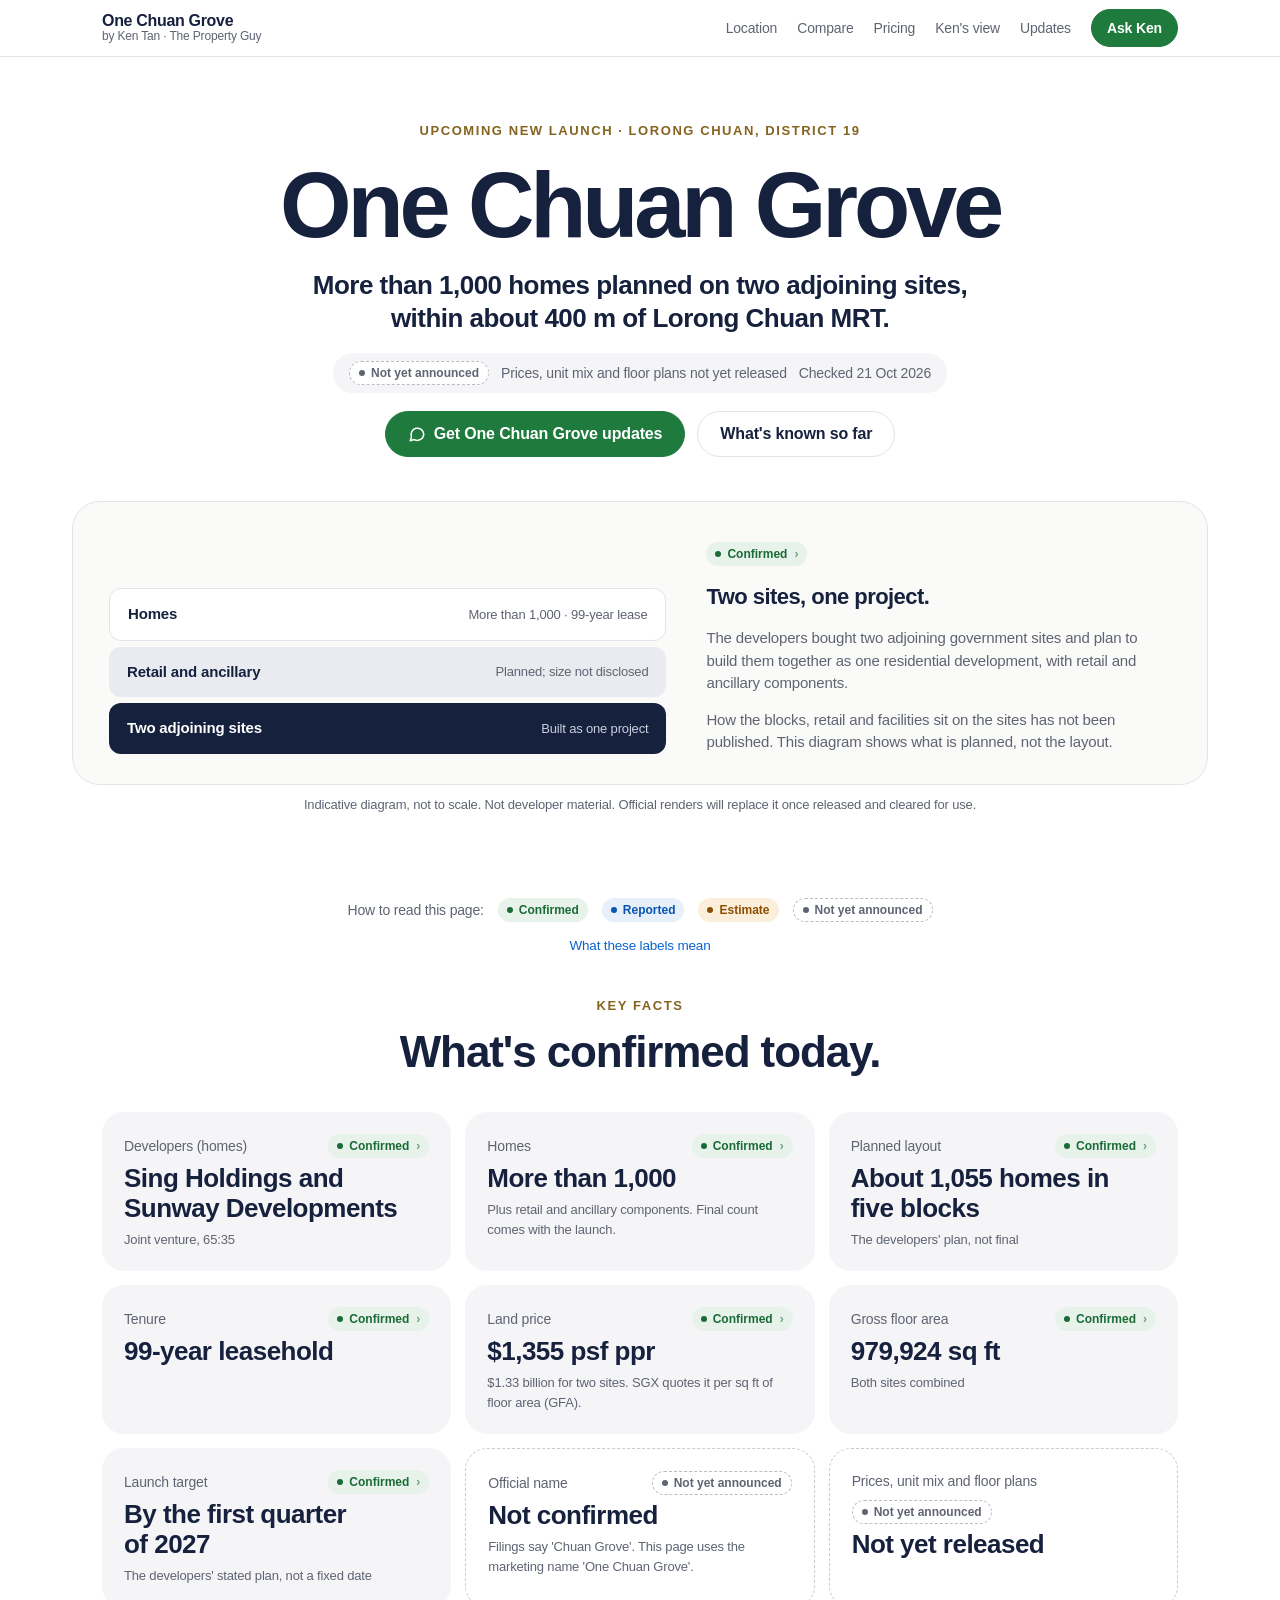
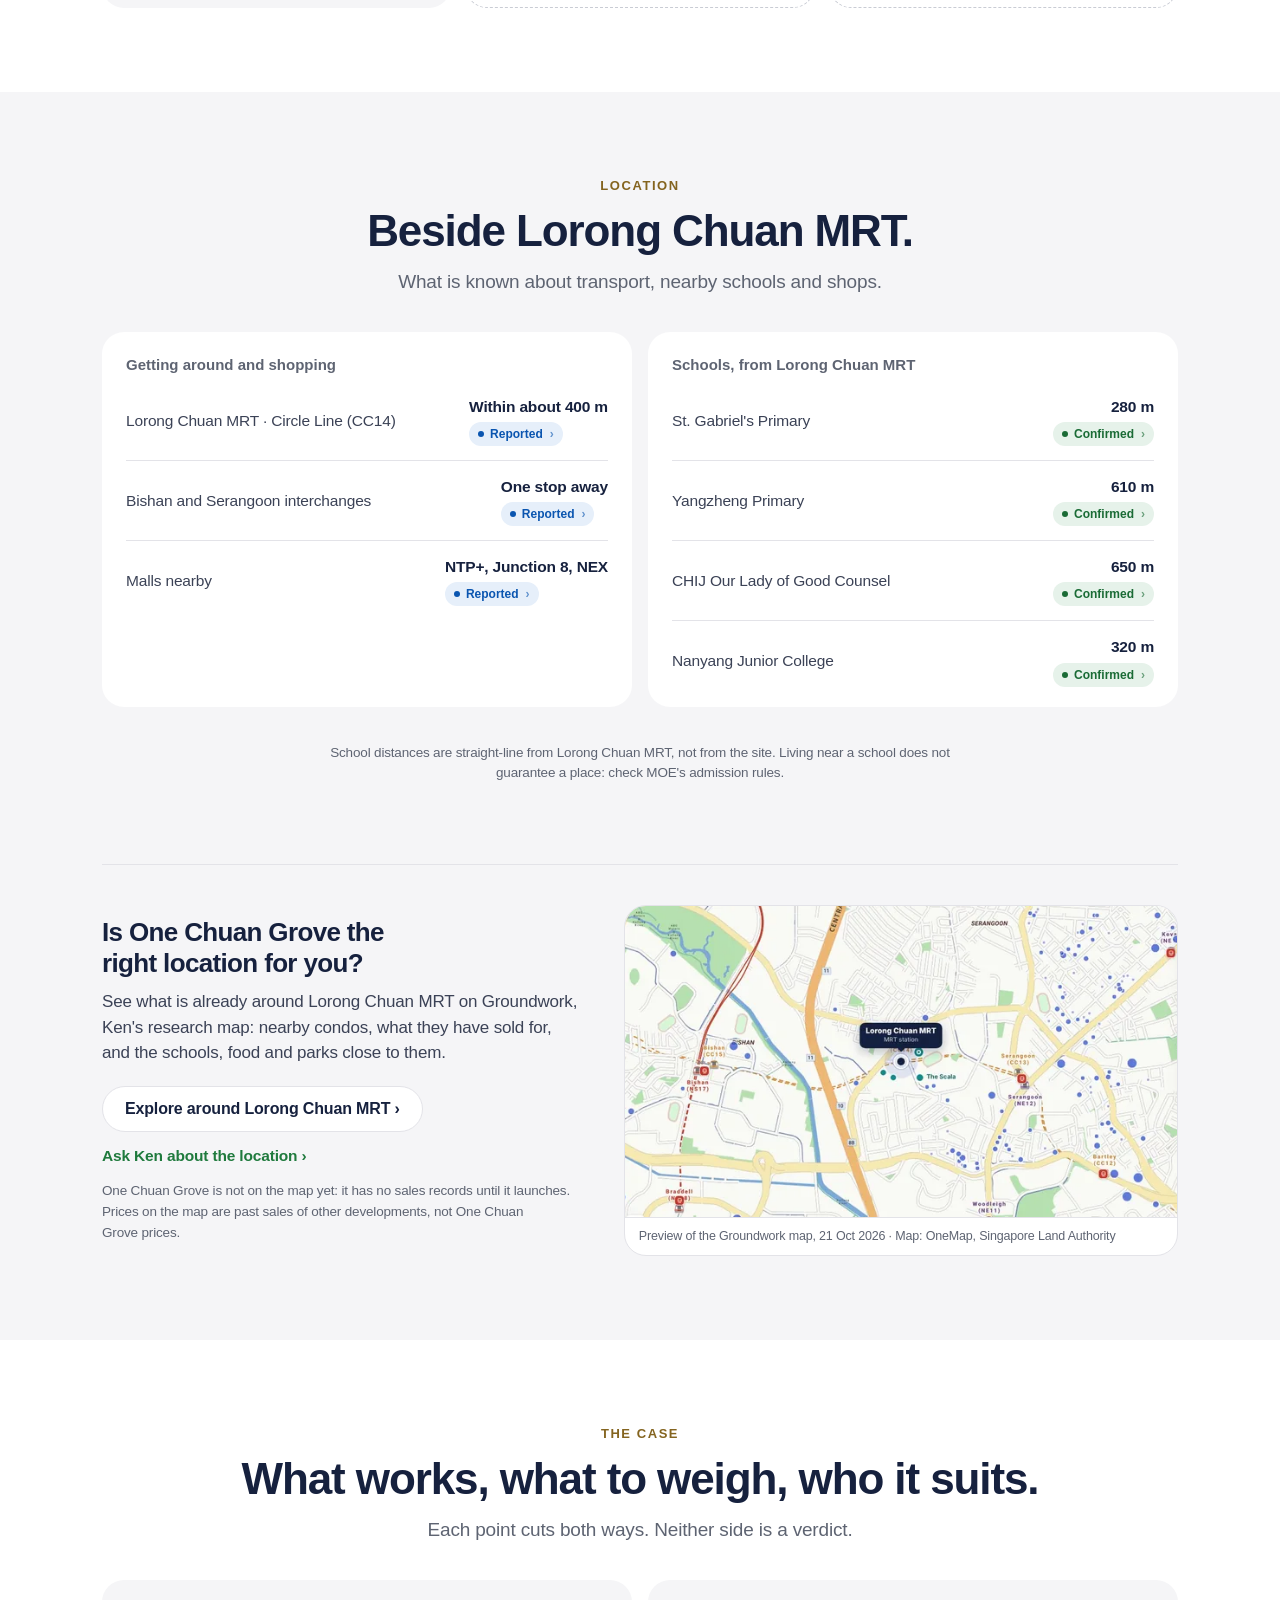
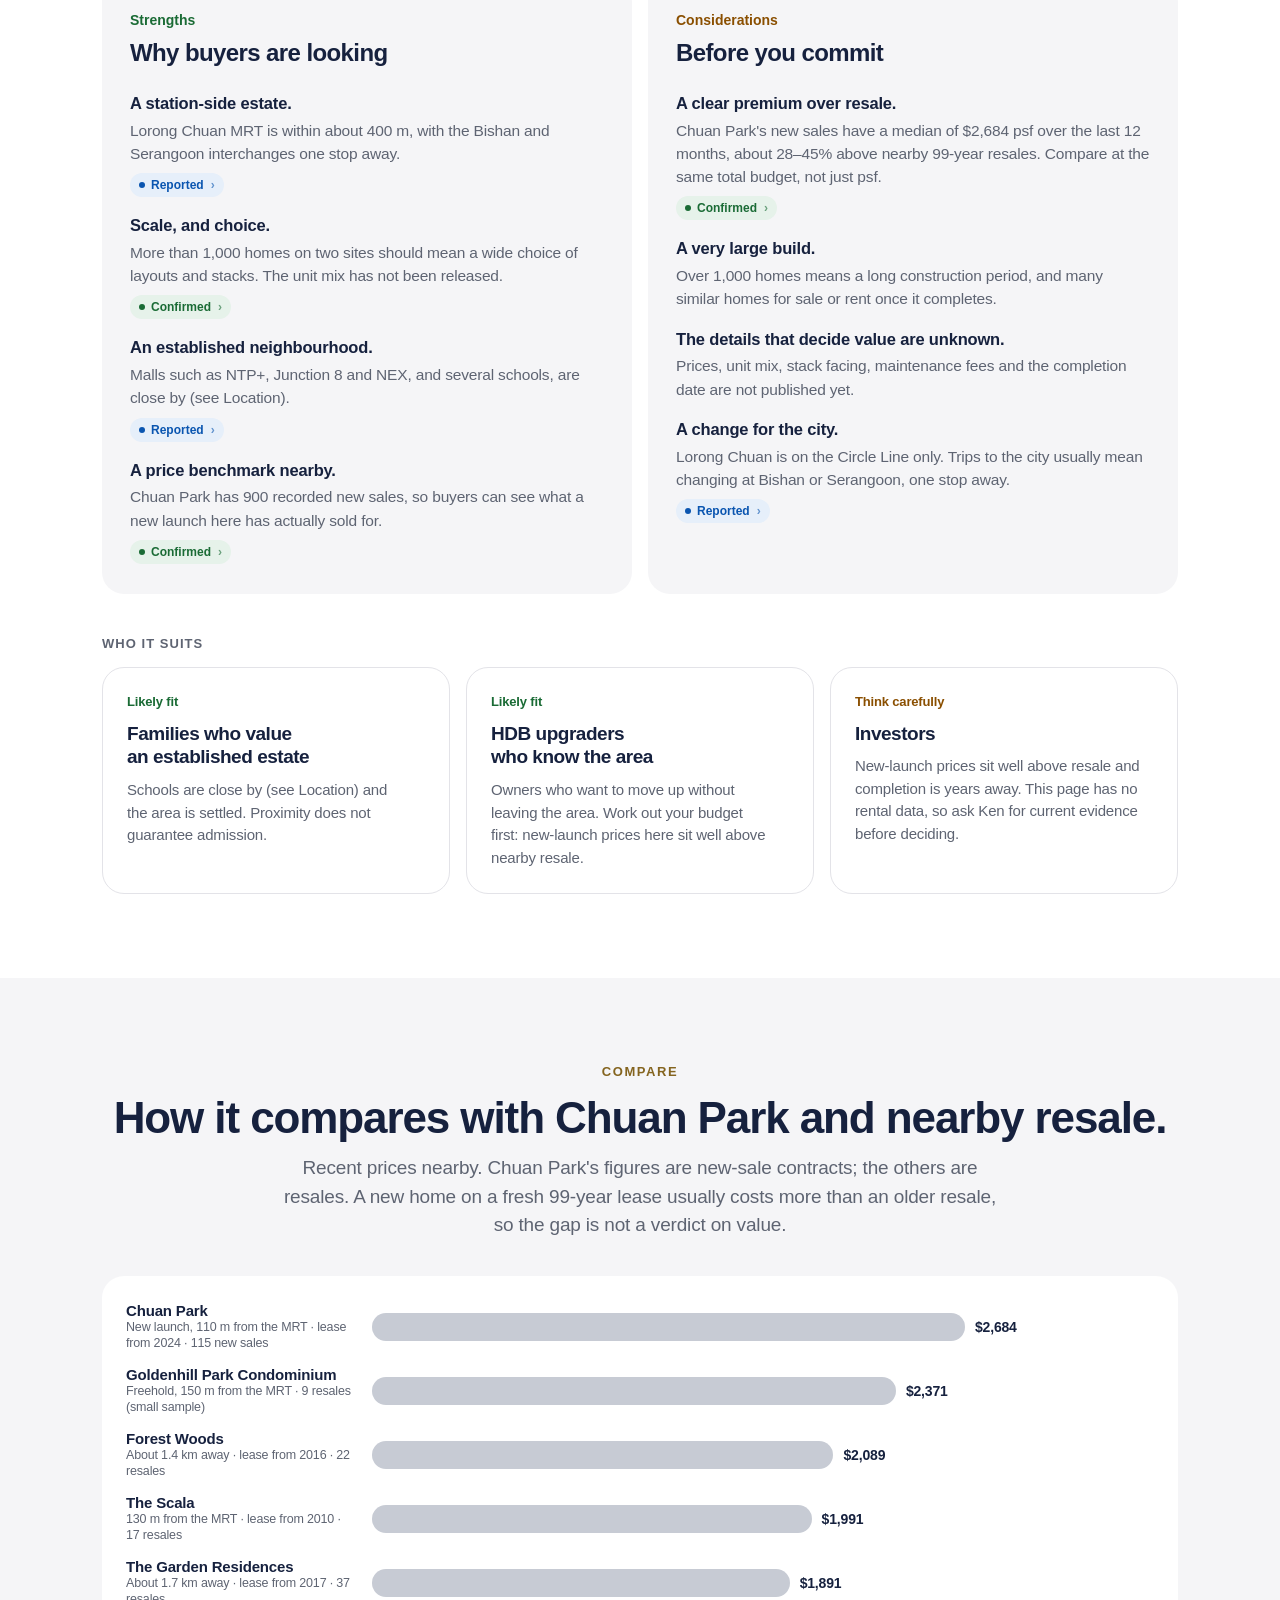
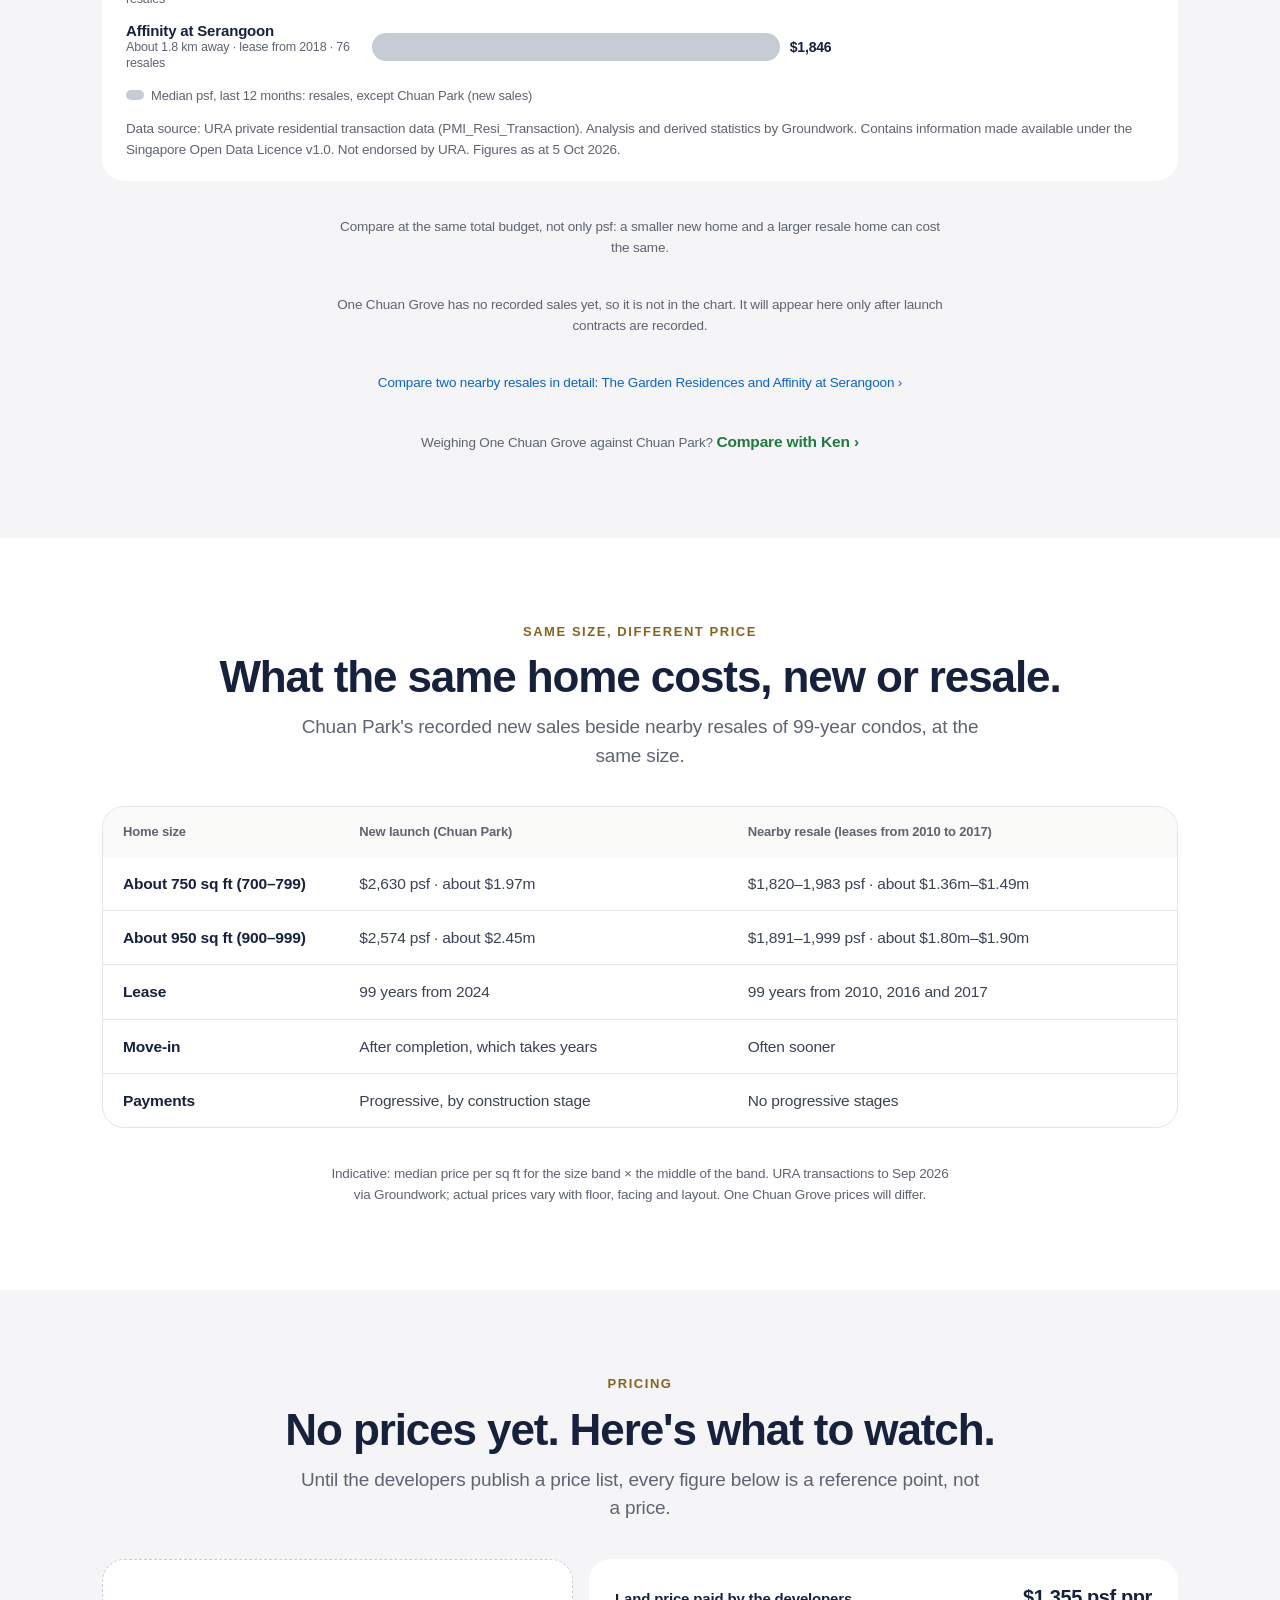
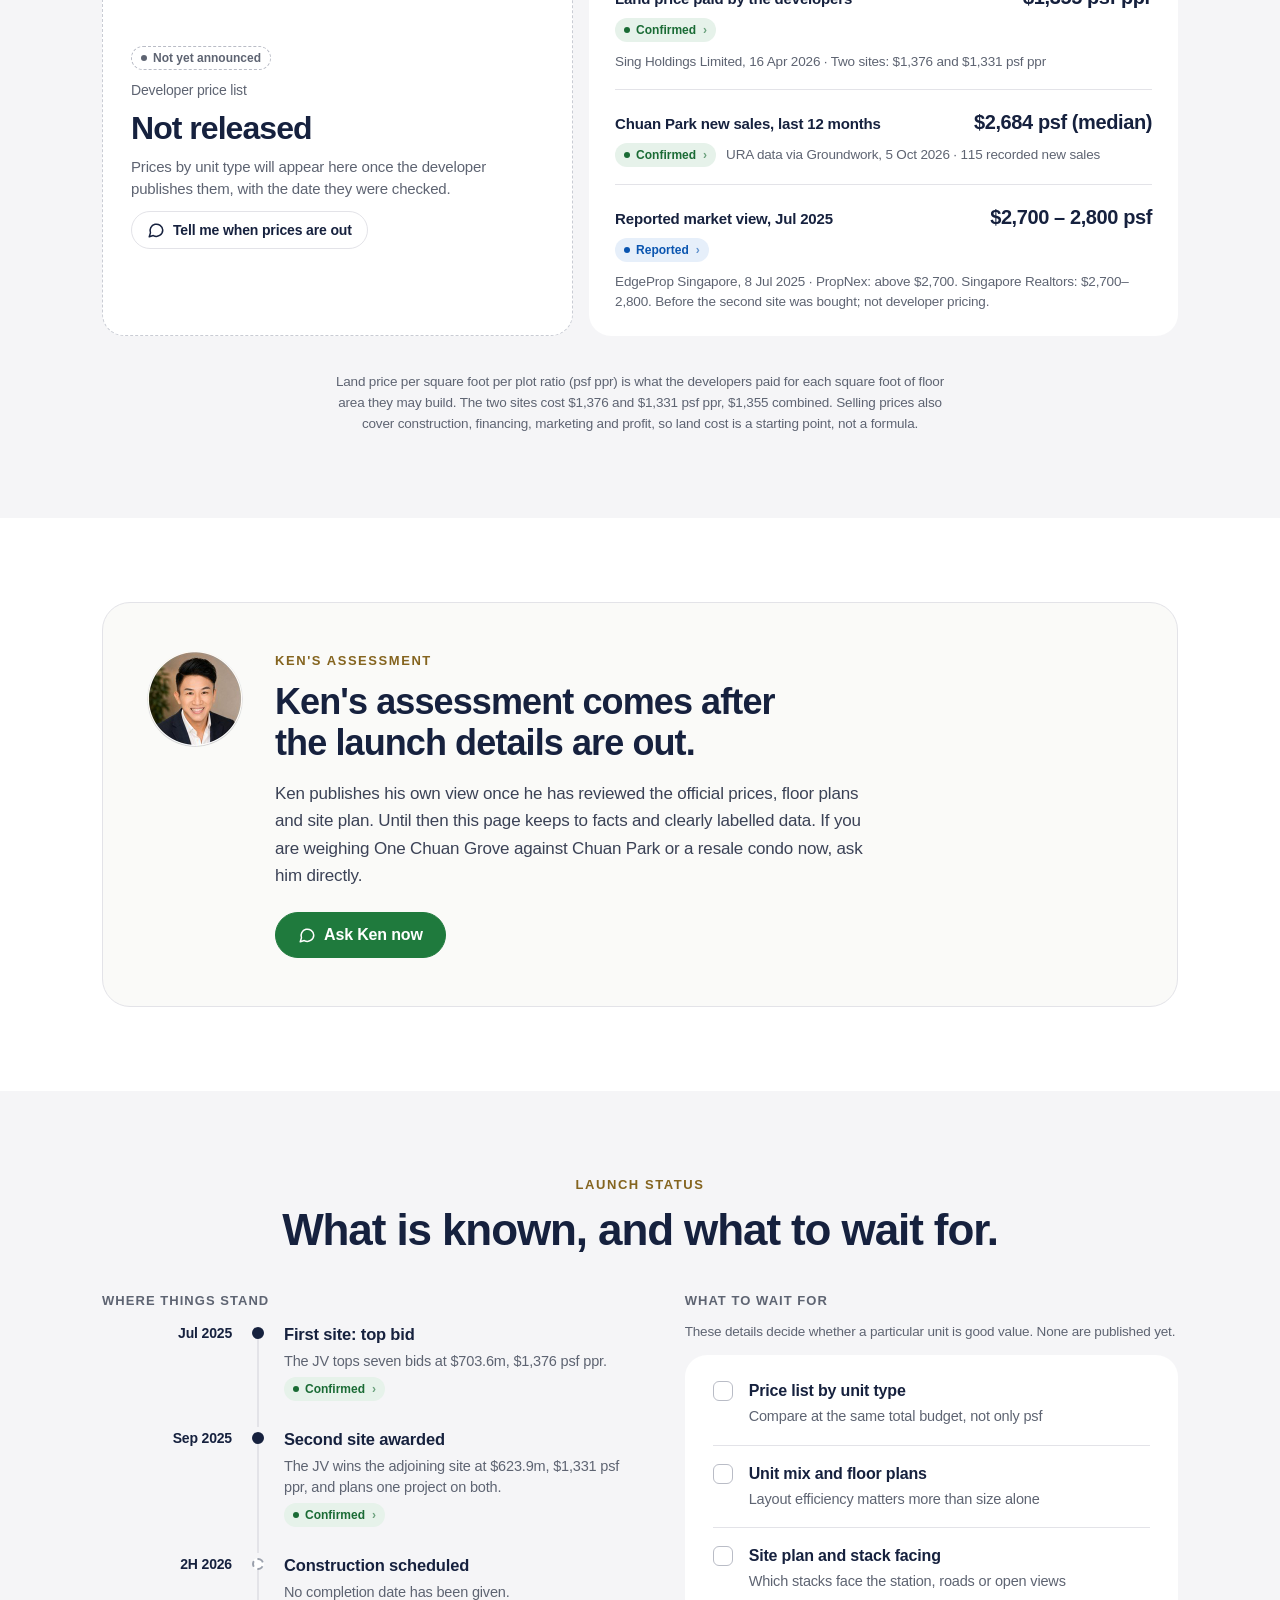
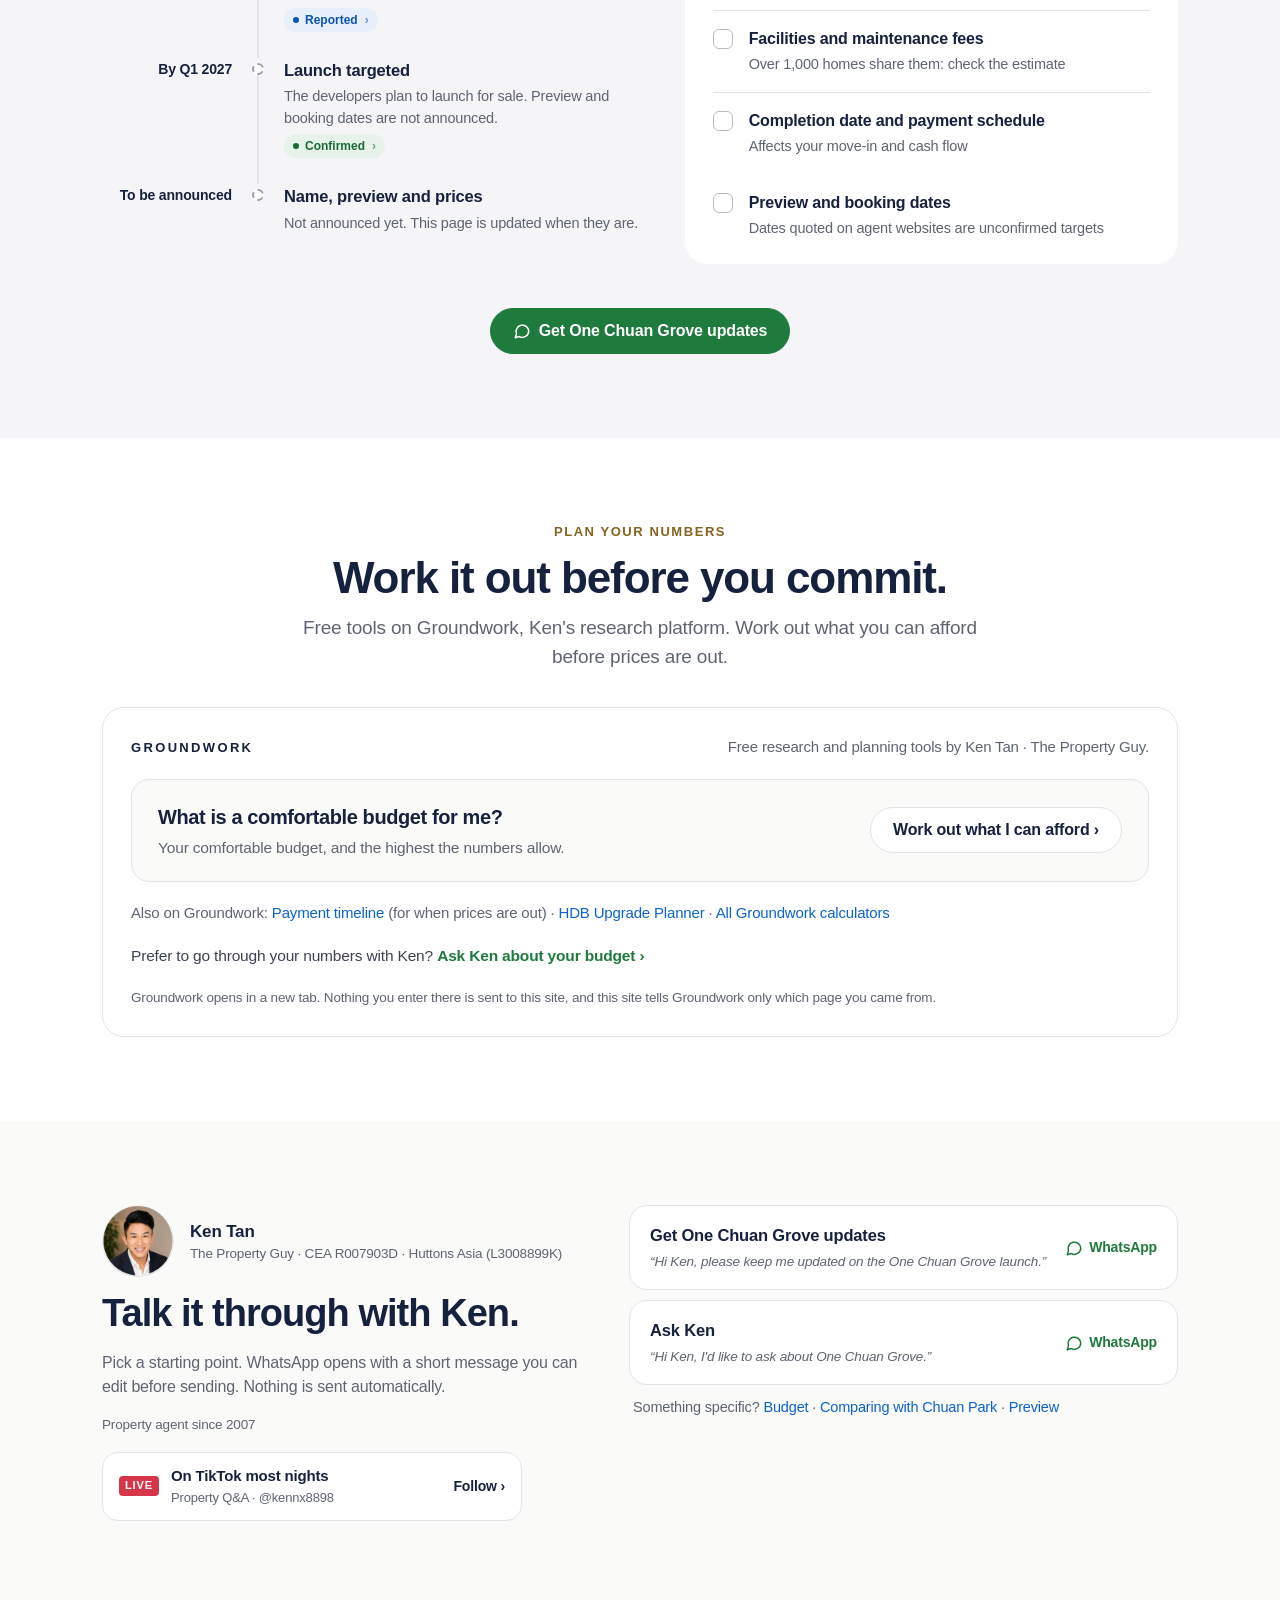
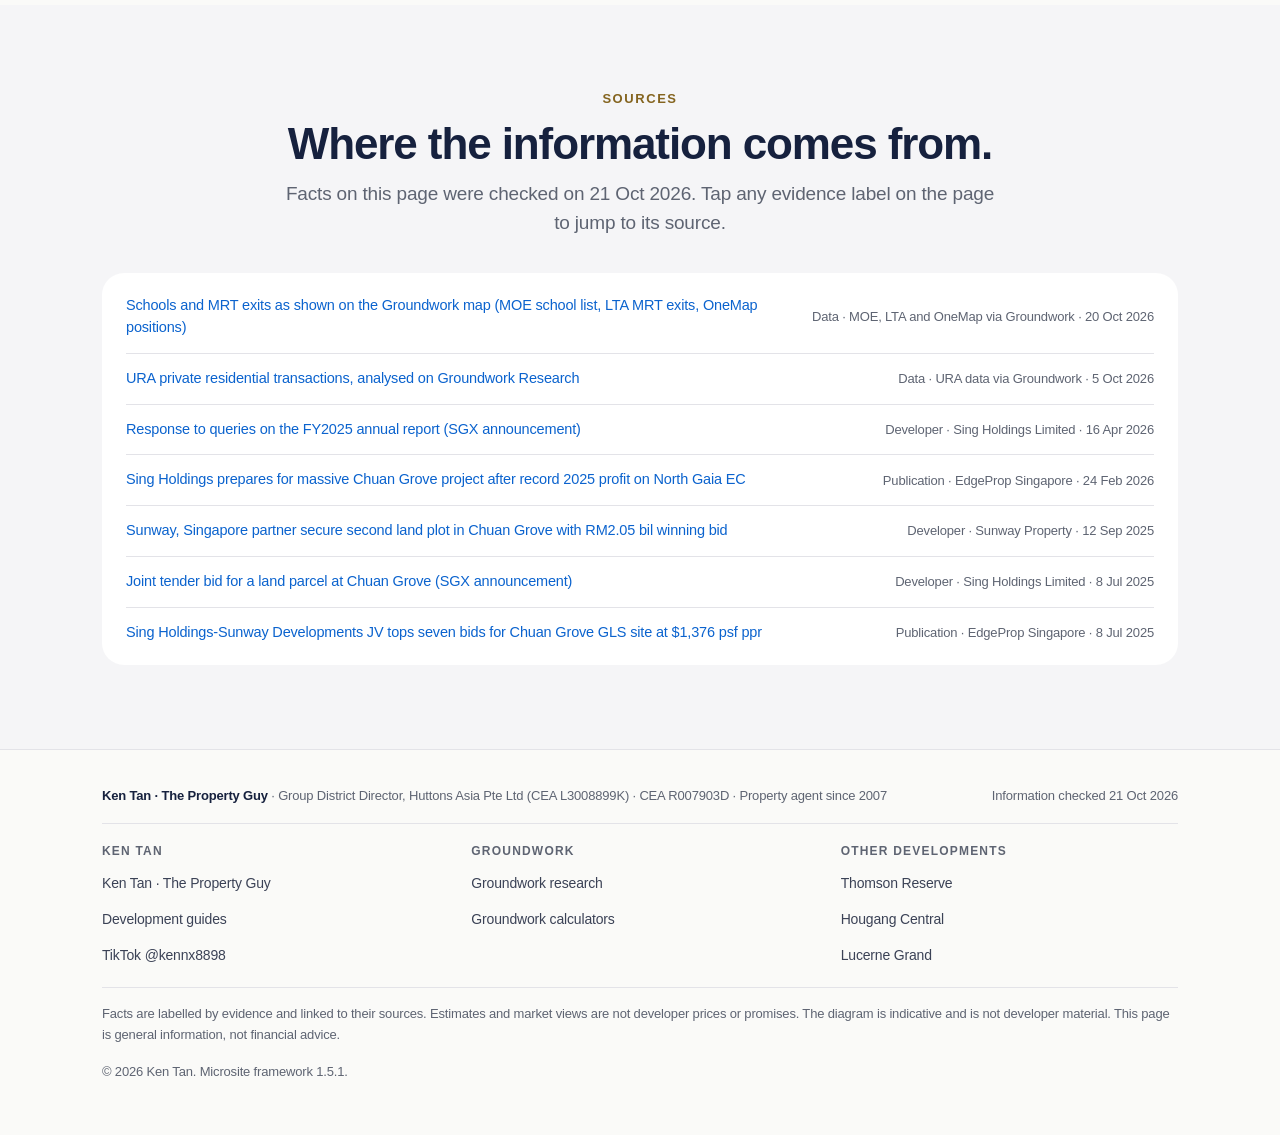
==== commit 5dfe6b0c: "Add files via upload" ====
--- a/index.html
+++ b/index.html
@@ -1 +1 @@
-<!doctype html><html lang="en-SG"><head><meta charset="utf-8"><meta name="viewport" content="width=device-width, initial-scale=1, viewport-fit=cover"><title>One Chuan Grove: Chuan Park Comparison, Land Cost, Facts</title><meta name="description" content="One Chuan Grove at Lorong Chuan: over 1,000 homes by Sing Holdings and Sunway. Land cost, Chuan Park and resale prices, and what to watch before launch."><meta name="theme-color" content="#FFFFFF"><meta name="color-scheme" content="light"><meta name="format-detection" content="telephone=no"><meta name="author" content="Ken Tan · The Property Guy"><link rel="icon" href="assets/favicon.svg" type="image/svg+xml"><link rel="canonical" href="https://onechuangrove.kentanthepropertyguy.com/"><meta property="og:type" content="website"><meta property="og:locale" content="en_SG"><meta property="og:site_name" content="Ken Tan · The Property Guy"><meta property="og:title" content="One Chuan Grove: what&#x27;s confirmed, how it compares, what to watch"><meta property="og:description" content="One Chuan Grove at Lorong Chuan: over 1,000 homes by Sing Holdings and Sunway. Land cost, Chuan Park and resale prices, and what to watch before launch."><meta property="og:url" content="https://onechuangrove.kentanthepropertyguy.com/"><meta property="og:image" content="https://onechuangrove.kentanthepropertyguy.com/img/share-card.jpg"><meta property="og:image:width" content="1200"><meta property="og:image:height" content="630"><meta property="og:image:alt" content="One Chuan Grove — Ken Tan · The Property Guy"><meta name="twitter:card" content="summary_large_image"><link rel="stylesheet" href="assets/ms.1-5-0.css"><script type="application/ld+json">{"@context":"https://schema.org","@graph":[{"@type":"WebPage","name":"One Chuan Grove: Chuan Park Comparison, Land Cost, Facts","description":"One Chuan Grove at Lorong Chuan: over 1,000 homes by Sing Holdings and Sunway. Land cost, Chuan Park and resale prices, and what to watch before launch.","inLanguage":"en-SG","dateModified":"2026-10-21","author":{"@id":"https://kentanthepropertyguy.com/#ken"},"publisher":{"@id":"https://kentanthepropertyguy.com/#ken"},"about":{"@type":"Place","name":"One Chuan Grove residential development","address":{"@type":"PostalAddress","addressLocality":"Lorong Chuan","addressCountry":"SG","streetAddress":"Chuan Grove, off Lorong Chuan"}},"url":"https://onechuangrove.kentanthepropertyguy.com/"},{"@type":"Person","@id":"https://kentanthepropertyguy.com/#ken","name":"Ken Tan","alternateName":"Ken Tan · The Property Guy","url":"https://kentanthepropertyguy.com/","jobTitle":"Group District Director","worksFor":{"@type":"RealEstateAgent","name":"Huttons Asia Pte Ltd"}},{"@type":"BreadcrumbList","itemListElement":[{"@type":"ListItem","position":1,"name":"Ken Tan · The Property Guy","item":"https://kentanthepropertyguy.com/"},{"@type":"ListItem","position":2,"name":"One Chuan Grove","item":"https://onechuangrove.kentanthepropertyguy.com/"}]}]}</script><script async src="https://www.googletagmanager.com/gtag/js?id=G-PGTYDENS24"></script><script>window.dataLayer=window.dataLayer||[];function gtag(){dataLayer.push(arguments);}gtag('js',new Date());gtag('config','G-PGTYDENS24',{project_name:'one-chuan-grove'});</script><script>!function(f,b,e,v,n,t,s){if(f.fbq)return;n=f.fbq=function(){n.callMethod?n.callMethod.apply(n,arguments):n.queue.push(arguments)};if(!f._fbq)f._fbq=n;n.push=n;n.loaded=!0;n.version='2.0';n.queue=[];t=b.createElement(e);t.async=!0;t.src=v;s=b.getElementsByTagName(e)[0];s.parentNode.insertBefore(t,s)}(window,document,'script','https://connect.facebook.net/en_US/fbevents.js');fbq('init','525622514314902');fbq('track','PageView');</script></head><body><a class="skip" href="#main">Skip to content</a><header class="hdr"><div class="wrap bar"><a class="brand" href="#top"><b>One Chuan Grove</b><span>by Ken Tan · The Property Guy</span></a><nav class="links" aria-label="Sections"><a href="#location">Location</a><a href="#compare">Compare</a><a href="#pricing">Pricing</a><a href="#assessment">Ken&#x27;s view</a><a href="#updates">Updates</a><a class="btn wa sm" href="https://wa.me/6590908898?text=Hi%20Ken%2C%20I%27d%20like%20to%20ask%20about%20One%20Chuan%20Grove.%20%28Ref%20OCG-ASK%29" target="_blank" rel="noopener" data-wa="ask" data-placement="header">Ask Ken</a></nav></div><nav class="chips" aria-label="Jump to section"><a href="#location">Location</a><a href="#compare">Compare</a><a href="#pricing">Pricing</a><a href="#assessment">Ken&#x27;s view</a><a href="#updates">Updates</a><a href="#ask" class="wa-chip">Ask Ken</a></nav></header><main id="main"><header class="hero" id="top"><div class="wrap"><p class="kicker">Upcoming new launch · Lorong Chuan, District 19</p><h1>One Chuan Grove</h1><p class="sub">More than 1,000 homes planned on two adjoining sites, within about 400 m of Lorong Chuan MRT.</p><p class="status"><span class="ev ev-n">Not yet announced</span><span>Prices, unit mix and floor plans not yet released</span><span class="ck">Checked 21 Oct 2026</span></p><div class="ctas stackm"><a class="btn wa" href="https://wa.me/6590908898?text=Hi%20Ken%2C%20please%20keep%20me%20updated%20on%20the%20One%20Chuan%20Grove%20launch.%20%28Ref%20OCG-UPDATES%29" target="_blank" rel="noopener" data-wa="updates" data-placement="hero"><svg width="18" height="18" viewBox="0 0 24 24" fill="none" stroke="currentColor" stroke-width="2" stroke-linecap="round" stroke-linejoin="round" aria-hidden="true" focusable="false"><path d="M21 12a8.5 8.5 0 0 1-12.6 7.4L3 21l1.6-5.2A8.5 8.5 0 1 1 21 12z"/></svg>Get One Chuan Grove updates</a><a class="btn" href="#overview">What&#x27;s known so far</a></div></div><div class="hero-media"><div class="scheme"><ul class="layers" aria-label="Parts of the development, as planned. Not a layout."><li class="l-top"><b>Homes</b><span>More than 1,000 · 99-year lease</span></li><li class="l-default"><b>Retail and ancillary</b><span>Planned; size not disclosed</span></li><li class="l-base"><b>Two adjoining sites</b><span>Built as one project</span></li></ul><div class="scheme-side"><a class="ev ev-c" href="#src-sgx-2026-04" title="Source: Sing Holdings Limited, 16 Apr 2026" aria-label="Confirmed: Source: Sing Holdings Limited, 16 Apr 2026">Confirmed</a><h2 style="font-size:22px">Two sites, one project.</h2><p>The developers bought two adjoining government sites and plan to build them together as one residential development, with retail and ancillary components.</p><p>How the blocks, retail and facilities sit on the sites has not been published. This diagram shows what is planned, not the layout.</p></div></div><p class="cap">Indicative diagram, not to scale. Not developer material. Official renders will replace it once released and cleared for use.</p></div></header><section class="band " id="overview" aria-labelledby="h-overview"><div class="wrap"><div class="legend" role="note"><span>How to read this page:</span><span class="ev ev-c">Confirmed</span><span class="ev ev-r">Reported</span><span class="ev ev-e">Estimate</span><span class="ev ev-n">Not yet announced</span><details><summary>What these labels mean</summary><dl><dt><span class="ev ev-c">Confirmed</span></dt><dd>From the developer, a government agency or an official announcement.</dd><dt><span class="ev ev-r">Reported</span></dt><dd>From a credible named publication. Linked in Sources.</dd><dt><span class="ev ev-e">Estimate</span></dt><dd>A market or working estimate. Not a developer price or a promise.</dd><dt><span class="ev ev-n">Not yet announced</span></dt><dd>Not published yet. Shown so you know it is missing, not overlooked.</dd></dl></details></div><div class="head"><p class="kicker">Key facts</p><h2 id="h-overview">What&#x27;s confirmed today.</h2></div><div class="facts"><div class="fact"><div class="top"><span class="lb">Developers (homes)</span><a class="ev ev-c" href="#src-sgx-2025-07" title="Source: Sing Holdings Limited, 8 Jul 2025" aria-label="Confirmed: Source: Sing Holdings Limited, 8 Jul 2025">Confirmed</a></div><p class="v">Sing Holdings and Sunway Developments</p><p class="n">Joint venture, 65:35</p></div><div class="fact"><div class="top"><span class="lb">Homes</span><a class="ev ev-c" href="#src-sgx-2026-04" title="Source: Sing Holdings Limited, 16 Apr 2026" aria-label="Confirmed: Source: Sing Holdings Limited, 16 Apr 2026">Confirmed</a></div><p class="v">More than 1,000</p><p class="n">Plus retail and ancillary components. Final count comes with the launch.</p></div><div class="fact"><div class="top"><span class="lb">Planned layout</span><a class="ev ev-c" href="#src-sunway-2025-09" title="Source: Sunway Property, 12 Sep 2025" aria-label="Confirmed: Source: Sunway Property, 12 Sep 2025">Confirmed</a></div><p class="v">About 1,055 homes in five blocks</p><p class="n">The developers&#x27; plan, not final</p></div><div class="fact"><div class="top"><span class="lb">Tenure</span><a class="ev ev-c" href="#src-sunway-2025-09" title="Source: Sunway Property, 12 Sep 2025" aria-label="Confirmed: Source: Sunway Property, 12 Sep 2025">Confirmed</a></div><p class="v">99-year leasehold</p></div><div class="fact"><div class="top"><span class="lb">Land price</span><a class="ev ev-c" href="#src-sgx-2026-04" title="Source: Sing Holdings Limited, 16 Apr 2026" aria-label="Confirmed: Source: Sing Holdings Limited, 16 Apr 2026">Confirmed</a></div><p class="v">$1,355 psf ppr</p><p class="n">$1.33 billion for two sites. SGX quotes it per sq ft of floor area (GFA).</p></div><div class="fact"><div class="top"><span class="lb">Gross floor area</span><a class="ev ev-c" href="#src-sgx-2026-04" title="Source: Sing Holdings Limited, 16 Apr 2026" aria-label="Confirmed: Source: Sing Holdings Limited, 16 Apr 2026">Confirmed</a></div><p class="v">979,924 sq ft</p><p class="n">Both sites combined</p></div><div class="fact"><div class="top"><span class="lb">Launch target</span><a class="ev ev-c" href="#src-sgx-2026-04" title="Source: Sing Holdings Limited, 16 Apr 2026" aria-label="Confirmed: Source: Sing Holdings Limited, 16 Apr 2026">Confirmed</a></div><p class="v">By the first quarter of 2027</p><p class="n">The developers&#x27; stated plan, not a fixed date</p></div><div class="fact pending"><div class="top"><span class="lb">Official name</span><span class="ev ev-n">Not yet announced</span></div><p class="v">Not confirmed</p><p class="n">Filings say &#x27;Chuan Grove&#x27;. This page uses the marketing name &#x27;One Chuan Grove&#x27;.</p></div><div class="fact pending"><div class="top"><span class="lb">Prices, unit mix and floor plans</span><span class="ev ev-n">Not yet announced</span></div><p class="v">Not yet released</p></div></div></div></section><section class="band grey" id="location" aria-labelledby="h-location"><div class="wrap"><div class="head"><p class="kicker">Location</p><h2 id="h-location">Beside Lorong Chuan MRT.</h2><p class="lede">What is known about transport, nearby schools and shops.</p></div><div class="locs"><div class="loc"><h3>Getting around and shopping</h3><div><span>Lorong Chuan MRT · Circle Line (CC14)</span><span>Within about 400 m<a class="ev ev-r" href="#src-edgeprop-2025-07" title="Source: EdgeProp Singapore, 8 Jul 2025" aria-label="Reported: Source: EdgeProp Singapore, 8 Jul 2025">Reported</a></span></div><div><span>Bishan and Serangoon interchanges</span><span>One stop away<a class="ev ev-r" href="#src-edgeprop-2025-07" title="Source: EdgeProp Singapore, 8 Jul 2025" aria-label="Reported: Source: EdgeProp Singapore, 8 Jul 2025">Reported</a></span></div><div><span>Malls nearby</span><span>NTP+, Junction 8, NEX<a class="ev ev-r" href="#src-edgeprop-2025-07" title="Source: EdgeProp Singapore, 8 Jul 2025" aria-label="Reported: Source: EdgeProp Singapore, 8 Jul 2025">Reported</a></span></div></div><div class="loc"><h3>Schools, from Lorong Chuan MRT</h3><div><span>St. Gabriel&#x27;s Primary</span><span>280 m<a class="ev ev-c" href="#src-moe-onemap-groundwork" title="Source: MOE, LTA and OneMap via Groundwork, 20 Oct 2026" aria-label="Confirmed: Source: MOE, LTA and OneMap via Groundwork, 20 Oct 2026">Confirmed</a></span></div><div><span>Yangzheng Primary</span><span>610 m<a class="ev ev-c" href="#src-moe-onemap-groundwork" title="Source: MOE, LTA and OneMap via Groundwork, 20 Oct 2026" aria-label="Confirmed: Source: MOE, LTA and OneMap via Groundwork, 20 Oct 2026">Confirmed</a></span></div><div><span>CHIJ Our Lady of Good Counsel</span><span>650 m<a class="ev ev-c" href="#src-moe-onemap-groundwork" title="Source: MOE, LTA and OneMap via Groundwork, 20 Oct 2026" aria-label="Confirmed: Source: MOE, LTA and OneMap via Groundwork, 20 Oct 2026">Confirmed</a></span></div><div><span>Nanyang Junior College</span><span>320 m<a class="ev ev-c" href="#src-moe-onemap-groundwork" title="Source: MOE, LTA and OneMap via Groundwork, 20 Oct 2026" aria-label="Confirmed: Source: MOE, LTA and OneMap via Groundwork, 20 Oct 2026">Confirmed</a></span></div></div></div><p class="fine c">School distances are straight-line from Lorong Chuan MRT, not from the site. Living near a school does not guarantee a place: check MOE&#x27;s admission rules.</p><div class="lr" aria-labelledby="h-location-research"><div class="lr-t"><h3 id="h-location-research">Is One Chuan Grove the right location for you?</h3><p>See what is already around Lorong Chuan MRT on Groundwork, Ken&#x27;s research map: nearby condos, what they have sold for, and the schools, food and parks close to them.</p></div><a class="lr-map" href="https://tools.kentanthepropertyguy.com/research/map/#pl=mrt%3ALorong%20Chuan%20MRT" data-gw="map-preview" target="_blank" rel="noopener" aria-label="Explore around Lorong Chuan MRT (opens Groundwork in a new tab)"><img src="img/lorong-chuan-mrt-map-preview-df6eb888-1200.webp" srcset="img/lorong-chuan-mrt-map-preview-df6eb888-640.webp 640w, img/lorong-chuan-mrt-map-preview-df6eb888-1080.webp 1080w, img/lorong-chuan-mrt-map-preview-df6eb888-1200.webp 1200w" sizes="(max-width: 820px) 92vw, 600px" width="1200" height="674" alt="Groundwork map centred on Lorong Chuan MRT, with nearby private developments such as The Scala marked" loading="lazy" decoding="async"><span class="lr-cap">Preview of the Groundwork map, 21 Oct 2026 · Map: OneMap, Singapore Land Authority</span></a><div class="lr-a"><div class="lr-act"><a class="btn" href="https://tools.kentanthepropertyguy.com/research/map/#pl=mrt%3ALorong%20Chuan%20MRT" data-gw="map" target="_blank" rel="noopener">Explore around Lorong Chuan MRT ›<span class="sr"> (opens in a new tab)</span></a><a class="lr-wa" href="https://wa.me/6590908898?text=Hi%20Ken%2C%20I%27m%20looking%20at%20One%20Chuan%20Grove%20and%20would%20like%20to%20talk%20through%20whether%20the%20location%20suits%20me.%20%28Ref%20OCG-LOCATION%29" target="_blank" rel="noopener" data-wa="location" data-placement="location-research">Ask Ken about the location ›</a></div><p class="fine">One Chuan Grove is not on the map yet: it has no sales records until it launches. Prices on the map are past sales of other developments, not One Chuan Grove prices.</p></div></div></div></section><section class="band " id="case" aria-labelledby="h-case"><div class="wrap"><div class="head"><p class="kicker">The case</p><h2 id="h-case">What works, what to weigh, who it suits.</h2><p class="lede">Each point cuts both ways. Neither side is a verdict.</p></div><div class="cols"><div class="col pro"><h3><span>Strengths</span>Why buyers are looking</h3><ul class="pts"><li><strong>A station-side estate.</strong>Lorong Chuan MRT is within about 400 m, with the Bishan and Serangoon interchanges one stop away.<span class="pt-ev"><a class="ev ev-r" href="#src-edgeprop-2025-07" title="Source: EdgeProp Singapore, 8 Jul 2025" aria-label="Reported: Source: EdgeProp Singapore, 8 Jul 2025">Reported</a></span></li><li><strong>Scale, and choice.</strong>More than 1,000 homes on two sites should mean a wide choice of layouts and stacks. The unit mix has not been released.<span class="pt-ev"><a class="ev ev-c" href="#src-sgx-2026-04" title="Source: Sing Holdings Limited, 16 Apr 2026" aria-label="Confirmed: Source: Sing Holdings Limited, 16 Apr 2026">Confirmed</a></span></li><li><strong>An established neighbourhood.</strong>Malls such as NTP+, Junction 8 and NEX, and several schools, are close by (see Location).<span class="pt-ev"><a class="ev ev-r" href="#src-edgeprop-2025-07" title="Source: EdgeProp Singapore, 8 Jul 2025" aria-label="Reported: Source: EdgeProp Singapore, 8 Jul 2025">Reported</a></span></li><li><strong>A price benchmark nearby.</strong>Chuan Park has 900 recorded new sales, so buyers can see what a new launch here has actually sold for.<span class="pt-ev"><a class="ev ev-c" href="#src-ura-groundwork" title="Source: URA data via Groundwork, 5 Oct 2026" aria-label="Confirmed: Source: URA data via Groundwork, 5 Oct 2026">Confirmed</a></span></li></ul></div><div class="col con"><h3><span>Considerations</span>Before you commit</h3><ul class="pts"><li><strong>A clear premium over resale.</strong>Chuan Park&#x27;s new sales have a median of $2,684 psf over the last 12 months, about 28–45% above nearby 99-year resales. Compare at the same total budget, not just psf.<span class="pt-ev"><a class="ev ev-c" href="#src-ura-groundwork" title="Source: URA data via Groundwork, 5 Oct 2026" aria-label="Confirmed: Source: URA data via Groundwork, 5 Oct 2026">Confirmed</a></span></li><li><strong>A very large build.</strong>Over 1,000 homes means a long construction period, and many similar homes for sale or rent once it completes.</li><li><strong>The details that decide value are unknown.</strong>Prices, unit mix, stack facing, maintenance fees and the completion date are not published yet.</li><li><strong>A change for the city.</strong>Lorong Chuan is on the Circle Line only. Trips to the city usually mean changing at Bishan or Serangoon, one stop away.<span class="pt-ev"><a class="ev ev-r" href="#src-edgeprop-2025-07" title="Source: EdgeProp Singapore, 8 Jul 2025" aria-label="Reported: Source: EdgeProp Singapore, 8 Jul 2025">Reported</a></span></li></ul></div></div><div class="fitwrap"><h3 class="gw-g sub">Who it suits</h3><div class="fits"><article class="fit yes"><p class="fl">Likely fit</p><h3>Families who value an established estate</h3><p>Schools are close by (see Location) and the area is settled. Proximity does not guarantee admission.</p></article><article class="fit yes"><p class="fl">Likely fit</p><h3>HDB upgraders who know the area</h3><p>Owners who want to move up without leaving the area. Work out your budget first: new-launch prices here sit well above nearby resale.</p></article><article class="fit maybe"><p class="fl">Think carefully</p><h3>Investors</h3><p>New-launch prices sit well above resale and completion is years away. This page has no rental data, so ask Ken for current evidence before deciding.</p></article></div></div></div></section><section class="band grey" id="compare" aria-labelledby="h-compare"><div class="wrap"><div class="head"><p class="kicker">Compare</p><h2 id="h-compare">How it compares with Chuan Park and nearby resale.</h2><p class="lede">Recent prices nearby. Chuan Park&#x27;s figures are new-sale contracts; the others are resales. A new home on a fresh 99-year lease usually costs more than an older resale, so the gap is not a verdict on value.</p></div><figure class="bars" style="margin:0"><figcaption class="sr">Median price per square foot, Oct 2025 to Sep 2026</figcaption><div class="brow"><span class="n">Chuan Park<small>New launch, 110 m from the MRT · lease from 2024 · 115 new sales</small></span><span class="track"><i class="" style="width:89.3%"></i><span style="left:89.3%">$2,684</span></span></div><div class="brow"><span class="n">Goldenhill Park Condominium<small>Freehold, 150 m from the MRT · 9 resales (small sample)</small></span><span class="track"><i class="" style="width:78.9%"></i><span style="left:78.9%">$2,371</span></span></div><div class="brow"><span class="n">Forest Woods<small>About 1.4 km away · lease from 2016 · 22 resales</small></span><span class="track"><i class="" style="width:69.5%"></i><span style="left:69.5%">$2,089</span></span></div><div class="brow"><span class="n">The Scala<small>130 m from the MRT · lease from 2010 · 17 resales</small></span><span class="track"><i class="" style="width:66.2%"></i><span style="left:66.2%">$1,991</span></span></div><div class="brow"><span class="n">The Garden Residences<small>About 1.7 km away · lease from 2017 · 37 resales</small></span><span class="track"><i class="" style="width:62.9%"></i><span style="left:62.9%">$1,891</span></span></div><div class="brow"><span class="n">Affinity at Serangoon<small>About 1.8 km away · lease from 2018 · 76 resales</small></span><span class="track"><i class="" style="width:61.4%"></i><span style="left:61.4%">$1,846</span></span></div><div class="bkey"><span><i></i>Median psf, last 12 months: resales, except Chuan Park (new sales)</span></div><p class="fine">Data source: URA private residential transaction data (PMI_Resi_Transaction). Analysis and derived statistics by Groundwork. Contains information made available under the Singapore Open Data Licence v1.0. Not endorsed by URA. Figures as at 5 Oct 2026.</p></figure><p class="fine c">Compare at the same total budget, not only psf: a smaller new home and a larger resale home can cost the same.</p><p class="fine c">One Chuan Grove has no recorded sales yet, so it is not in the chart. It will appear here only after launch contracts are recorded.</p><p class="fine c"><a href="https://tools.kentanthepropertyguy.com/research/#/compare/the-garden-residences/affinity-at-serangoon" data-gw="research" target="_blank" rel="noopener">Compare two nearby resales in detail: The Garden Residences and Affinity at Serangoon ›</a></p><p class="fine c">Weighing One Chuan Grove against Chuan Park? <a class="lr-wa" href="https://wa.me/6590908898?text=Hi%20Ken%2C%20I%27d%20like%20to%20compare%20One%20Chuan%20Grove%20with%20Chuan%20Park.%20%28Ref%20OCG-COMPARE%29" target="_blank" rel="noopener" data-wa="compare" data-placement="compare">Compare with Ken ›</a></p></div></section><section class="band " id="compare-table" aria-labelledby="h-compare-table"><div class="wrap"><div class="head"><p class="kicker">Same size, different price</p><h2 id="h-compare-table">What the same home costs, new or resale.</h2><p class="lede">Chuan Park&#x27;s recorded new sales beside nearby resales of 99-year condos, at the same size.</p></div><div class="tbl cmp"><table><caption class="sr">What the same home costs, new or resale.</caption><thead><tr><th scope="col">Home size</th><th scope="col">New launch (Chuan Park)</th><th scope="col">Nearby resale (leases from 2010 to 2017)</th></tr></thead><tbody><tr><th scope="row">About 750 sq ft (700–799)</th><td>$2,630 psf · about $1.97m</td><td>$1,820–1,983 psf · about $1.36m–$1.49m</td></tr><tr><th scope="row">About 950 sq ft (900–999)</th><td>$2,574 psf · about $2.45m</td><td>$1,891–1,999 psf · about $1.80m–$1.90m</td></tr><tr><th scope="row">Lease</th><td>99 years from 2024</td><td>99 years from 2010, 2016 and 2017</td></tr><tr><th scope="row">Move-in</th><td>After completion, which takes years</td><td>Often sooner</td></tr><tr><th scope="row">Payments</th><td>Progressive, by construction stage</td><td>No progressive stages</td></tr></tbody></table></div><p class="fine c">Indicative: median price per sq ft for the size band × the middle of the band. URA transactions to Sep 2026 via Groundwork; actual prices vary with floor, facing and layout. One Chuan Grove prices will differ.</p></div></section><section class="band grey" id="pricing" aria-labelledby="h-pricing"><div class="wrap"><div class="head"><p class="kicker">Pricing</p><h2 id="h-pricing">No prices yet. Here&#x27;s what to watch.</h2><p class="lede">Until the developers publish a price list, every figure below is a reference point, not a price.</p></div><div class="pricing"><div class="pbig"><span class="ev ev-n">Not yet announced</span><span class="lb">Developer price list</span><b>Not released</b><p>Prices by unit type will appear here once the developer publishes them, with the date they were checked.</p><p><a class="btn sm" href="https://wa.me/6590908898?text=Hi%20Ken%2C%20please%20keep%20me%20updated%20on%20the%20One%20Chuan%20Grove%20launch.%20%28Ref%20OCG-UPDATES%29" target="_blank" rel="noopener" data-wa="updates" data-placement="pricing-pending"><svg width="18" height="18" viewBox="0 0 24 24" fill="none" stroke="currentColor" stroke-width="2" stroke-linecap="round" stroke-linejoin="round" aria-hidden="true" focusable="false"><path d="M21 12a8.5 8.5 0 0 1-12.6 7.4L3 21l1.6-5.2A8.5 8.5 0 1 1 21 12z"/></svg>Tell me when prices are out</a></p></div><div class="prows"><div class="prow"><span class="k">Land price paid by the developers</span><span class="v">$1,355 psf ppr</span><span class="d"><a class="ev ev-c" href="#src-sgx-2026-04" title="Source: Sing Holdings Limited, 16 Apr 2026" aria-label="Confirmed: Source: Sing Holdings Limited, 16 Apr 2026">Confirmed</a>Sing Holdings Limited, 16 Apr 2026 · Two sites: $1,376 and $1,331 psf ppr</span></div><div class="prow"><span class="k">Chuan Park new sales, last 12 months</span><span class="v">$2,684 psf (median)</span><span class="d"><a class="ev ev-c" href="#src-ura-groundwork" title="Source: URA data via Groundwork, 5 Oct 2026" aria-label="Confirmed: Source: URA data via Groundwork, 5 Oct 2026">Confirmed</a>URA data via Groundwork, 5 Oct 2026 · 115 recorded new sales</span></div><div class="prow"><span class="k">Reported market view, Jul 2025</span><span class="v">$2,700 – 2,800 psf</span><span class="d"><a class="ev ev-r" href="#src-edgeprop-2025-07" title="Source: EdgeProp Singapore, 8 Jul 2025" aria-label="Reported: Source: EdgeProp Singapore, 8 Jul 2025">Reported</a>EdgeProp Singapore, 8 Jul 2025 · PropNex: above $2,700. Singapore Realtors: $2,700–2,800. Before the second site was bought; not developer pricing.</span></div></div></div><p class="fine c">Land price per square foot per plot ratio (psf ppr) is what the developers paid for each square foot of floor area they may build. The two sites cost $1,376 and $1,331 psf ppr, $1,355 combined. Selling prices also cover construction, financing, marketing and profit, so land cost is a starting point, not a formula.</p></div></section><section class="band " id="assessment" aria-labelledby="h-assessment"><div class="wrap"><div class="assess pending"><img src="img/ken-192.jpg" width="96" height="96" alt="Ken Tan" loading="lazy"><div><p class="kicker">Ken&#x27;s assessment</p><h2 id="h-assessment">Ken&#x27;s assessment comes after the launch details are out.</h2><div class="body"><p>Ken publishes his own view once he has reviewed the official prices, floor plans and site plan. Until then this page keeps to facts and clearly labelled data. If you are weighing One Chuan Grove against Chuan Park or a resale condo now, ask him directly.</p></div><div class="ctas"><a class="btn wa" href="https://wa.me/6590908898?text=Hi%20Ken%2C%20I%27d%20like%20to%20ask%20about%20One%20Chuan%20Grove.%20%28Ref%20OCG-ASK%29" target="_blank" rel="noopener" data-wa="ask" data-placement="assessment-pending"><svg width="18" height="18" viewBox="0 0 24 24" fill="none" stroke="currentColor" stroke-width="2" stroke-linecap="round" stroke-linejoin="round" aria-hidden="true" focusable="false"><path d="M21 12a8.5 8.5 0 0 1-12.6 7.4L3 21l1.6-5.2A8.5 8.5 0 1 1 21 12z"/></svg>Ask Ken now</a></div></div></div></div></section><section class="band grey" id="updates" aria-labelledby="h-updates"><div class="wrap"><div class="head"><p class="kicker">Launch status</p><h2 id="h-updates">What is known, and what to wait for.</h2></div><div class="upd"><div><h3 class="gw-g sub">Where things stand</h3><ol class="tl"><li><span class="when">Jul 2025</span><span class="rail" aria-hidden="true"><span class="dot"></span><span class="ln"></span></span><div class="what"><b>First site: top bid</b><span>The JV tops seven bids at $703.6m, $1,376 psf ppr.</span><span><a class="ev ev-c" href="#src-sgx-2025-07" title="Source: Sing Holdings Limited, 8 Jul 2025" aria-label="Confirmed: Source: Sing Holdings Limited, 8 Jul 2025">Confirmed</a></span></div></li><li><span class="when">Sep 2025</span><span class="rail" aria-hidden="true"><span class="dot"></span><span class="ln"></span></span><div class="what"><b>Second site awarded</b><span>The JV wins the adjoining site at $623.9m, $1,331 psf ppr, and plans one project on both.</span><span><a class="ev ev-c" href="#src-sunway-2025-09" title="Source: Sunway Property, 12 Sep 2025" aria-label="Confirmed: Source: Sunway Property, 12 Sep 2025">Confirmed</a></span></div></li><li><span class="when">2H 2026</span><span class="rail" aria-hidden="true"><span class="dot o"></span><span class="ln"></span></span><div class="what"><b>Construction scheduled</b><span>No completion date has been given.</span><span><a class="ev ev-r" href="#src-edgeprop-2026-02" title="Source: EdgeProp Singapore, 24 Feb 2026" aria-label="Reported: Source: EdgeProp Singapore, 24 Feb 2026">Reported</a></span></div></li><li><span class="when">By Q1 2027</span><span class="rail" aria-hidden="true"><span class="dot o"></span><span class="ln"></span></span><div class="what"><b>Launch targeted</b><span>The developers plan to launch for sale. Preview and booking dates are not announced.</span><span><a class="ev ev-c" href="#src-sgx-2026-04" title="Source: Sing Holdings Limited, 16 Apr 2026" aria-label="Confirmed: Source: Sing Holdings Limited, 16 Apr 2026">Confirmed</a></span></div></li><li><span class="when">To be announced</span><span class="rail" aria-hidden="true"><span class="dot o"></span><span class="ln"></span></span><div class="what"><b>Name, preview and prices</b><span>Not announced yet. This page is updated when they are.</span></div></li></ol></div><div><h3 class="gw-g sub">What to wait for</h3><p class="fine">These details decide whether a particular unit is good value. None are published yet.</p><ul class="watch"><li><span class="box" aria-hidden="true"></span><div><b>Price list by unit type</b><span class="d">Compare at the same total budget, not only psf</span></div></li><li><span class="box" aria-hidden="true"></span><div><b>Unit mix and floor plans</b><span class="d">Layout efficiency matters more than size alone</span></div></li><li><span class="box" aria-hidden="true"></span><div><b>Site plan and stack facing</b><span class="d">Which stacks face the station, roads or open views</span></div></li><li><span class="box" aria-hidden="true"></span><div><b>Facilities and maintenance fees</b><span class="d">Over 1,000 homes share them: check the estimate</span></div></li><li><span class="box" aria-hidden="true"></span><div><b>Completion date and payment schedule</b><span class="d">Affects your move-in and cash flow</span></div></li><li><span class="box" aria-hidden="true"></span><div><b>Preview and booking dates</b><span class="d">Dates quoted on agent websites are unconfirmed targets</span></div></li></ul></div></div><div class="ctas"><a class="btn wa" href="https://wa.me/6590908898?text=Hi%20Ken%2C%20please%20keep%20me%20updated%20on%20the%20One%20Chuan%20Grove%20launch.%20%28Ref%20OCG-UPDATES%29" target="_blank" rel="noopener" data-wa="updates" data-placement="updates"><svg width="18" height="18" viewBox="0 0 24 24" fill="none" stroke="currentColor" stroke-width="2" stroke-linecap="round" stroke-linejoin="round" aria-hidden="true" focusable="false"><path d="M21 12a8.5 8.5 0 0 1-12.6 7.4L3 21l1.6-5.2A8.5 8.5 0 1 1 21 12z"/></svg>Get One Chuan Grove updates</a></div></div></section><section class="band " id="groundwork" aria-labelledby="h-groundwork"><div class="wrap"><div class="head"><p class="kicker">Plan your numbers</p><h2 id="h-groundwork">Work it out before you commit.</h2><p class="lede">Free tools on Groundwork, Ken&#x27;s research platform. Work out what you can afford before prices are out.</p></div><div class="gw"><div class="gw-h"><span class="word">GROUNDWORK</span><p>Free research and planning tools by Ken Tan · The Property Guy.</p></div><a class="gw-lead" href="https://tools.kentanthepropertyguy.com/tools/planner/" data-gw="planner" target="_blank" rel="noopener"><span class="gl-t"><b>What is a comfortable budget for me?</b><span>Your comfortable budget, and the highest the numbers allow.</span></span><span class="btn">Work out what I can afford ›</span><span class="sr"> (opens in a new tab)</span></a><p class="gw-more"><span>Also on Groundwork:</span> <a href="https://tools.kentanthepropertyguy.com/tools/payment-planner/" data-gw="payment-planner" target="_blank" rel="noopener">Payment timeline<span class="sr"> (opens in a new tab)</span></a> <span class="gw-n">(for when prices are out)</span> · <a href="https://tools.kentanthepropertyguy.com/tools/hdb-upgrade/" data-gw="upgrade" target="_blank" rel="noopener">HDB Upgrade Planner<span class="sr"> (opens in a new tab)</span></a> · <a href="https://tools.kentanthepropertyguy.com/tools/" data-gw="all" target="_blank" rel="noopener">All Groundwork calculators<span class="sr"> (opens in a new tab)</span></a></p><p class="gw-ask">Prefer to go through your numbers with Ken? <a class="lr-wa" href="https://wa.me/6590908898?text=Hi%20Ken%2C%20I%27d%20like%20to%20discuss%20whether%20One%20Chuan%20Grove%20could%20fit%20my%20budget.%20%28Ref%20OCG-BUDGET%29" target="_blank" rel="noopener" data-wa="budget" data-placement="groundwork">Ask Ken about your budget ›</a></p><p class="fine">Groundwork opens in a new tab. Nothing you enter there is sent to this site, and this site tells Groundwork only which page you came from.</p></div></div></section><section class="band warm" id="ask" aria-labelledby="h-ask"><div class="wrap"><div class="ask"><div class="ken"><div class="id"><img src="img/ken-192.jpg" width="72" height="72" alt="Ken Tan" loading="lazy"><div><b>Ken Tan</b><p class="cred">The Property Guy · Huttons Asia</p></div></div><h2 id="h-ask">Talk it through with Ken.</h2><p>Pick a starting point. WhatsApp opens with a short message you can edit before sending. Nothing is sent automatically.</p><p class="cred">Property agent since 2007</p></div><ul class="opts"><li><a class="opt" href="https://wa.me/6590908898?text=Hi%20Ken%2C%20please%20keep%20me%20updated%20on%20the%20One%20Chuan%20Grove%20launch.%20%28Ref%20OCG-UPDATES%29" target="_blank" rel="noopener" data-wa="updates" data-placement="contact"><b>Get One Chuan Grove updates</b><q>Hi Ken, please keep me updated on the One Chuan Grove launch.</q><em><svg width="18" height="18" viewBox="0 0 24 24" fill="none" stroke="currentColor" stroke-width="2" stroke-linecap="round" stroke-linejoin="round" aria-hidden="true" focusable="false"><path d="M21 12a8.5 8.5 0 0 1-12.6 7.4L3 21l1.6-5.2A8.5 8.5 0 1 1 21 12z"/></svg><span>WhatsApp</span></em></a></li><li><a class="opt" href="https://wa.me/6590908898?text=Hi%20Ken%2C%20I%27d%20like%20to%20ask%20about%20One%20Chuan%20Grove.%20%28Ref%20OCG-ASK%29" target="_blank" rel="noopener" data-wa="ask" data-placement="contact"><b>Ask Ken</b><q>Hi Ken, I&#x27;d like to ask about One Chuan Grove.</q><em><svg width="18" height="18" viewBox="0 0 24 24" fill="none" stroke="currentColor" stroke-width="2" stroke-linecap="round" stroke-linejoin="round" aria-hidden="true" focusable="false"><path d="M21 12a8.5 8.5 0 0 1-12.6 7.4L3 21l1.6-5.2A8.5 8.5 0 1 1 21 12z"/></svg><span>WhatsApp</span></em></a></li><li class="opt-more">Something specific? <a href="https://wa.me/6590908898?text=Hi%20Ken%2C%20I%27d%20like%20to%20discuss%20whether%20One%20Chuan%20Grove%20could%20fit%20my%20budget.%20%28Ref%20OCG-BUDGET%29" target="_blank" rel="noopener" data-wa="budget" data-placement="contact-more">Budget</a> · <a href="https://wa.me/6590908898?text=Hi%20Ken%2C%20I%27d%20like%20to%20compare%20One%20Chuan%20Grove%20with%20Chuan%20Park.%20%28Ref%20OCG-COMPARE%29" target="_blank" rel="noopener" data-wa="compare" data-placement="contact-more">Comparing with Chuan Park</a> · <a href="https://wa.me/6590908898?text=Hi%20Ken%2C%20please%20let%20me%20know%20when%20previews%20or%20bookings%20open%20for%20One%20Chuan%20Grove.%20I%27d%20like%20to%20arrange%20a%20visit.%20%28Ref%20OCG-PREVIEW%29" target="_blank" rel="noopener" data-wa="preview" data-placement="contact-more">Preview</a></li></ul><a class="tt" href="https://www.tiktok.com/@kennx8898" target="_blank" rel="noopener" data-out="tiktok" data-placement="contact"><span class="live">LIVE</span><span class="tt-t"><b>On TikTok most nights</b><span>Property Q&amp;A · @kennx8898</span></span><span class="tt-go">Follow ›</span></a></div></div></section><section class="band grey" id="sources" aria-labelledby="h-sources"><div class="wrap"><div class="head"><p class="kicker">Sources</p><h2 id="h-sources">Where the information comes from.</h2><p class="lede">Facts on this page were checked on 21 Oct 2026. Tap any evidence label on the page to jump to its source.</p></div><ul class="srcs"><li id="src-moe-onemap-groundwork"><span><a href="https://tools.kentanthepropertyguy.com/research/map/" target="_blank" rel="noopener" data-out="source">Schools and MRT exits as shown on the Groundwork map (MOE school list, LTA MRT exits, OneMap positions)</a></span><span class="m">Data · MOE, LTA and OneMap via Groundwork · 20 Oct 2026</span></li><li id="src-ura-groundwork"><span><a href="https://tools.kentanthepropertyguy.com/research/" target="_blank" rel="noopener" data-out="source">URA private residential transactions, analysed on Groundwork Research</a></span><span class="m">Data · URA data via Groundwork · 5 Oct 2026</span></li><li id="src-sgx-2026-04"><span><a href="https://links.sgx.com/1.0.0/corporate-announcements/Q67C6KBRM050NTS9/884373_Response%20to%20Queries%20on%20FY2025%20Annual%20Report.pdf" target="_blank" rel="noopener" data-out="source">Response to queries on the FY2025 annual report (SGX announcement)</a></span><span class="m">Developer · Sing Holdings Limited · 16 Apr 2026</span></li><li id="src-edgeprop-2026-02"><span><a href="https://www.edgeprop.sg/property-news/sing-holdings-prepares-massive-chuan-grove-project-after-record-2025-profit-north-gaia-ec" target="_blank" rel="noopener" data-out="source">Sing Holdings prepares for massive Chuan Grove project after record 2025 profit on North Gaia EC</a></span><span class="m">Publication · EdgeProp Singapore · 24 Feb 2026</span></li><li id="src-sunway-2025-09"><span><a href="https://sunwayproperty.com/news-events/sunway-singapore-partner-secure-second-land-plot-in-chuan-grove-with-rm2-05-bil-winning-bid/" target="_blank" rel="noopener" data-out="source">Sunway, Singapore partner secure second land plot in Chuan Grove with RM2.05 bil winning bid</a></span><span class="m">Developer · Sunway Property · 12 Sep 2025</span></li><li id="src-sgx-2025-07"><span><a href="https://links.sgx.com/1.0.0/corporate-announcements/IQWG9RDW5NTGN3V3/851281_Chuan%20Grove.pdf" target="_blank" rel="noopener" data-out="source">Joint tender bid for a land parcel at Chuan Grove (SGX announcement)</a></span><span class="m">Developer · Sing Holdings Limited · 8 Jul 2025</span></li><li id="src-edgeprop-2025-07"><span><a href="https://www.edgeprop.sg/property-news/sing-holdings-sunway-developments-jv-tops-seven-bids-chuan-grove-gls-site-1376-psf-ppr" target="_blank" rel="noopener" data-out="source">Sing Holdings-Sunway Developments JV tops seven bids for Chuan Grove GLS site at $1,376 psf ppr</a></span><span class="m">Publication · EdgeProp Singapore · 8 Jul 2025</span></li></ul></div></section></main><footer class="foot"><div class="wrap"><div class="row"><p><b>Ken Tan · The Property Guy</b> · Group District Director, Huttons Asia Pte Ltd (CEA L3008899K) · CEA R007903D · Property agent since 2007</p><p>Information checked 21 Oct 2026</p></div><nav class="fnav" aria-label="More from Ken"><div><p class="fh">Ken Tan</p><a href="https://kentanthepropertyguy.com/" data-out="homepage">Ken Tan · The Property Guy</a><a href="https://kentanthepropertyguy.com/#developments" data-out="directory">Development guides</a><a href="https://www.tiktok.com/@kennx8898" target="_blank" rel="noopener" data-out="tiktok">TikTok @kennx8898</a></div><div><p class="fh">Groundwork</p><a href="https://tools.kentanthepropertyguy.com/" data-gw="home" target="_blank" rel="noopener">Groundwork research</a><a href="https://tools.kentanthepropertyguy.com/tools/" data-gw="all" target="_blank" rel="noopener">Groundwork calculators</a></div><div data-reg-devs><p class="fh">Other developments</p><span data-reg-list><a href="https://units.thomsonreserve.kentanthepropertyguy.com/" data-out="dev-thomson-reserve">Thomson Reserve</a><a href="https://hougangcentral.kentanthepropertyguy.com/" data-out="dev-hougang-central">Hougang Central</a><a href="https://lucernegrand.kentanthepropertyguy.com/" data-out="dev-lucerne-grand">Lucerne Grand</a></span></div></nav><p>Facts are labelled by evidence and linked to their sources. Estimates and market views are not developer prices or promises. The diagram is indicative and is not developer material. This page is general information, not financial advice.</p><p>© 2026 Ken Tan. Microsite framework 1.5.0.</p></div></footer><script id="ms-config" type="application/json">{"project_id":"one-chuan-grove","registry":"https://kentanthepropertyguy.com/developments.json"}</script><script src="assets/ktpg-registry.js" defer></script><script src="assets/ms.1-5-0.js" defer></script></body></html>
+<!doctype html><html lang="en-SG"><head><meta charset="utf-8"><meta name="viewport" content="width=device-width, initial-scale=1, viewport-fit=cover"><title>One Chuan Grove: Chuan Park Comparison, Land Cost, Facts</title><meta name="description" content="One Chuan Grove at Lorong Chuan: over 1,000 homes by Sing Holdings and Sunway. Land cost, Chuan Park and resale prices, and what to watch before launch."><meta name="theme-color" content="#FFFFFF"><meta name="color-scheme" content="light"><meta name="format-detection" content="telephone=no"><meta name="author" content="Ken Tan · The Property Guy"><link rel="icon" href="assets/favicon.svg" type="image/svg+xml"><link rel="canonical" href="https://onechuangrove.kentanthepropertyguy.com/"><meta property="og:type" content="website"><meta property="og:locale" content="en_SG"><meta property="og:site_name" content="Ken Tan · The Property Guy"><meta property="og:title" content="One Chuan Grove: what&#x27;s confirmed, how it compares, what to watch"><meta property="og:description" content="One Chuan Grove at Lorong Chuan: over 1,000 homes by Sing Holdings and Sunway. Land cost, Chuan Park and resale prices, and what to watch before launch."><meta property="og:url" content="https://onechuangrove.kentanthepropertyguy.com/"><meta property="og:image" content="https://onechuangrove.kentanthepropertyguy.com/img/share-card.jpg"><meta property="og:image:width" content="1200"><meta property="og:image:height" content="630"><meta property="og:image:alt" content="One Chuan Grove — Ken Tan · The Property Guy"><meta name="twitter:card" content="summary_large_image"><link rel="stylesheet" href="assets/ms.1-5-1.css"><script type="application/ld+json">{"@context":"https://schema.org","@graph":[{"@type":"WebPage","name":"One Chuan Grove: Chuan Park Comparison, Land Cost, Facts","description":"One Chuan Grove at Lorong Chuan: over 1,000 homes by Sing Holdings and Sunway. Land cost, Chuan Park and resale prices, and what to watch before launch.","inLanguage":"en-SG","dateModified":"2026-10-21","author":{"@id":"https://kentanthepropertyguy.com/#ken"},"publisher":{"@id":"https://kentanthepropertyguy.com/#ken"},"about":{"@type":"Place","name":"One Chuan Grove residential development","address":{"@type":"PostalAddress","addressLocality":"Lorong Chuan","addressCountry":"SG","streetAddress":"Chuan Grove, off Lorong Chuan"}},"url":"https://onechuangrove.kentanthepropertyguy.com/"},{"@type":"Person","@id":"https://kentanthepropertyguy.com/#ken","name":"Ken Tan","alternateName":"Ken Tan · The Property Guy","url":"https://kentanthepropertyguy.com/","jobTitle":"Group District Director","worksFor":{"@type":"RealEstateAgent","name":"Huttons Asia Pte Ltd"}},{"@type":"BreadcrumbList","itemListElement":[{"@type":"ListItem","position":1,"name":"Ken Tan · The Property Guy","item":"https://kentanthepropertyguy.com/"},{"@type":"ListItem","position":2,"name":"One Chuan Grove","item":"https://onechuangrove.kentanthepropertyguy.com/"}]}]}</script><script async src="https://www.googletagmanager.com/gtag/js?id=G-PGTYDENS24"></script><script>window.dataLayer=window.dataLayer||[];function gtag(){dataLayer.push(arguments);}gtag('js',new Date());gtag('config','G-PGTYDENS24',{project_name:'one-chuan-grove'});</script><script>!function(f,b,e,v,n,t,s){if(f.fbq)return;n=f.fbq=function(){n.callMethod?n.callMethod.apply(n,arguments):n.queue.push(arguments)};if(!f._fbq)f._fbq=n;n.push=n;n.loaded=!0;n.version='2.0';n.queue=[];t=b.createElement(e);t.async=!0;t.src=v;s=b.getElementsByTagName(e)[0];s.parentNode.insertBefore(t,s)}(window,document,'script','https://connect.facebook.net/en_US/fbevents.js');fbq('init','525622514314902');fbq('track','PageView');</script></head><body><a class="skip" href="#main">Skip to content</a><header class="hdr"><div class="wrap bar"><a class="brand" href="#top"><b>One Chuan Grove</b><span>by Ken Tan · The Property Guy</span></a><nav class="links" aria-label="Sections"><a href="#location">Location</a><a href="#compare">Compare</a><a href="#pricing">Pricing</a><a href="#assessment">Ken&#x27;s view</a><a href="#updates">Updates</a><a class="btn wa sm" href="https://wa.me/6590908898?text=Hi%20Ken%2C%20I%27d%20like%20to%20ask%20about%20One%20Chuan%20Grove.%20%28Ref%20OCG-ASK%29" target="_blank" rel="noopener" data-wa="ask" data-placement="header">Ask Ken</a></nav></div><nav class="chips" aria-label="Jump to section"><a href="#location">Location</a><a href="#compare">Compare</a><a href="#pricing">Pricing</a><a href="#assessment">Ken&#x27;s view</a><a href="#updates">Updates</a><a href="#ask" class="wa-chip">Ask Ken</a></nav></header><main id="main"><header class="hero" id="top"><div class="wrap"><p class="kicker">Upcoming new launch · Lorong Chuan, District 19</p><h1>One Chuan Grove</h1><p class="sub">More than 1,000 homes planned on two adjoining sites, within about 400 m of Lorong Chuan MRT.</p><p class="status"><span class="ev ev-n">Not yet announced</span><span>Prices, unit mix and floor plans not yet released</span><span class="ck">Checked 21 Oct 2026</span></p><div class="ctas stackm"><a class="btn wa" href="https://wa.me/6590908898?text=Hi%20Ken%2C%20please%20keep%20me%20updated%20on%20the%20One%20Chuan%20Grove%20launch.%20%28Ref%20OCG-UPDATES%29" target="_blank" rel="noopener" data-wa="updates" data-placement="hero"><svg width="18" height="18" viewBox="0 0 24 24" fill="none" stroke="currentColor" stroke-width="2" stroke-linecap="round" stroke-linejoin="round" aria-hidden="true" focusable="false"><path d="M21 12a8.5 8.5 0 0 1-12.6 7.4L3 21l1.6-5.2A8.5 8.5 0 1 1 21 12z"/></svg>Get One Chuan Grove updates</a><a class="btn" href="#overview">What&#x27;s known so far</a></div></div><div class="hero-media"><div class="scheme"><ul class="layers" aria-label="Parts of the development, as planned. Not a layout."><li class="l-top"><b>Homes</b><span>More than 1,000 · 99-year lease</span></li><li class="l-default"><b>Retail and ancillary</b><span>Planned; size not disclosed</span></li><li class="l-base"><b>Two adjoining sites</b><span>Built as one project</span></li></ul><div class="scheme-side"><a class="ev ev-c" href="#src-sgx-2026-04" data-tap="label" title="Source: Sing Holdings Limited, 16 Apr 2026" aria-label="Confirmed: Source: Sing Holdings Limited, 16 Apr 2026">Confirmed</a><h2 style="font-size:22px">Two sites, one project.</h2><p>The developers bought two adjoining government sites and plan to build them together as one residential development, with retail and ancillary components.</p><p>How the blocks, retail and facilities sit on the sites has not been published. This diagram shows what is planned, not the layout.</p></div></div><p class="cap">Indicative diagram, not to scale. Not developer material. Official renders will replace it once released and cleared for use.</p></div></header><section class="band " id="overview" aria-labelledby="h-overview"><div class="wrap"><div class="legend" role="note"><span>How to read this page:</span><span class="ev ev-c">Confirmed</span><span class="ev ev-r">Reported</span><span class="ev ev-e">Estimate</span><span class="ev ev-n">Not yet announced</span><details><summary>What these labels mean</summary><dl><dt><span class="ev ev-c">Confirmed</span></dt><dd>From the developer, a government agency or an official announcement.</dd><dt><span class="ev ev-r">Reported</span></dt><dd>From a credible named publication. Linked in Sources.</dd><dt><span class="ev ev-e">Estimate</span></dt><dd>A market or working estimate. Not a developer price or a promise.</dd><dt><span class="ev ev-n">Not yet announced</span></dt><dd>Not published yet. Shown so you know it is missing, not overlooked.</dd></dl></details></div><div class="head"><p class="kicker">Key facts</p><h2 id="h-overview">What&#x27;s confirmed today.</h2></div><div class="facts"><div class="fact"><div class="top"><span class="lb">Developers (homes)</span><a class="ev ev-c" href="#src-sgx-2025-07" data-tap="label" title="Source: Sing Holdings Limited, 8 Jul 2025" aria-label="Confirmed: Source: Sing Holdings Limited, 8 Jul 2025">Confirmed</a></div><p class="v">Sing Holdings and Sunway Developments</p><p class="n">Joint venture, 65:35</p></div><div class="fact"><div class="top"><span class="lb">Homes</span><a class="ev ev-c" href="#src-sgx-2026-04" data-tap="label" title="Source: Sing Holdings Limited, 16 Apr 2026" aria-label="Confirmed: Source: Sing Holdings Limited, 16 Apr 2026">Confirmed</a></div><p class="v">More than 1,000</p><p class="n">Plus retail and ancillary components. Final count comes with the launch.</p></div><div class="fact"><div class="top"><span class="lb">Planned layout</span><a class="ev ev-c" href="#src-sunway-2025-09" data-tap="label" title="Source: Sunway Property, 12 Sep 2025" aria-label="Confirmed: Source: Sunway Property, 12 Sep 2025">Confirmed</a></div><p class="v">About 1,055 homes in five blocks</p><p class="n">The developers&#x27; plan, not final</p></div><div class="fact"><div class="top"><span class="lb">Tenure</span><a class="ev ev-c" href="#src-sunway-2025-09" data-tap="label" title="Source: Sunway Property, 12 Sep 2025" aria-label="Confirmed: Source: Sunway Property, 12 Sep 2025">Confirmed</a></div><p class="v">99-year leasehold</p></div><div class="fact"><div class="top"><span class="lb">Land price</span><a class="ev ev-c" href="#src-sgx-2026-04" data-tap="label" title="Source: Sing Holdings Limited, 16 Apr 2026" aria-label="Confirmed: Source: Sing Holdings Limited, 16 Apr 2026">Confirmed</a></div><p class="v">$1,355 psf ppr</p><p class="n">$1.33 billion for two sites. SGX quotes it per sq ft of floor area (GFA).</p></div><div class="fact"><div class="top"><span class="lb">Gross floor area</span><a class="ev ev-c" href="#src-sgx-2026-04" data-tap="label" title="Source: Sing Holdings Limited, 16 Apr 2026" aria-label="Confirmed: Source: Sing Holdings Limited, 16 Apr 2026">Confirmed</a></div><p class="v">979,924 sq ft</p><p class="n">Both sites combined</p></div><div class="fact"><div class="top"><span class="lb">Launch target</span><a class="ev ev-c" href="#src-sgx-2026-04" data-tap="label" title="Source: Sing Holdings Limited, 16 Apr 2026" aria-label="Confirmed: Source: Sing Holdings Limited, 16 Apr 2026">Confirmed</a></div><p class="v">By the first quarter of 2027</p><p class="n">The developers&#x27; stated plan, not a fixed date</p></div><div class="fact pending"><div class="top"><span class="lb">Official name</span><span class="ev ev-n">Not yet announced</span></div><p class="v">Not confirmed</p><p class="n">Filings say &#x27;Chuan Grove&#x27;. This page uses the marketing name &#x27;One Chuan Grove&#x27;.</p></div><div class="fact pending"><div class="top"><span class="lb">Prices, unit mix and floor plans</span><span class="ev ev-n">Not yet announced</span></div><p class="v">Not yet released</p></div></div></div></section><section class="band grey" id="location" aria-labelledby="h-location"><div class="wrap"><div class="head"><p class="kicker">Location</p><h2 id="h-location">Beside Lorong Chuan MRT.</h2><p class="lede">What is known about transport, nearby schools and shops.</p></div><div class="locs"><div class="loc"><h3>Getting around and shopping</h3><div><span>Lorong Chuan MRT · Circle Line (CC14)</span><span>Within about 400 m<a class="ev ev-r" href="#src-edgeprop-2025-07" data-tap="label" title="Source: EdgeProp Singapore, 8 Jul 2025" aria-label="Reported: Source: EdgeProp Singapore, 8 Jul 2025">Reported</a></span></div><div><span>Bishan and Serangoon interchanges</span><span>One stop away<a class="ev ev-r" href="#src-edgeprop-2025-07" data-tap="label" title="Source: EdgeProp Singapore, 8 Jul 2025" aria-label="Reported: Source: EdgeProp Singapore, 8 Jul 2025">Reported</a></span></div><div><span>Malls nearby</span><span>NTP+, Junction 8, NEX<a class="ev ev-r" href="#src-edgeprop-2025-07" data-tap="label" title="Source: EdgeProp Singapore, 8 Jul 2025" aria-label="Reported: Source: EdgeProp Singapore, 8 Jul 2025">Reported</a></span></div></div><div class="loc"><h3>Schools, from Lorong Chuan MRT</h3><div><span>St. Gabriel&#x27;s Primary</span><span>280 m<a class="ev ev-c" href="#src-moe-onemap-groundwork" data-tap="label" title="Source: MOE, LTA and OneMap via Groundwork, 20 Oct 2026" aria-label="Confirmed: Source: MOE, LTA and OneMap via Groundwork, 20 Oct 2026">Confirmed</a></span></div><div><span>Yangzheng Primary</span><span>610 m<a class="ev ev-c" href="#src-moe-onemap-groundwork" data-tap="label" title="Source: MOE, LTA and OneMap via Groundwork, 20 Oct 2026" aria-label="Confirmed: Source: MOE, LTA and OneMap via Groundwork, 20 Oct 2026">Confirmed</a></span></div><div><span>CHIJ Our Lady of Good Counsel</span><span>650 m<a class="ev ev-c" href="#src-moe-onemap-groundwork" data-tap="label" title="Source: MOE, LTA and OneMap via Groundwork, 20 Oct 2026" aria-label="Confirmed: Source: MOE, LTA and OneMap via Groundwork, 20 Oct 2026">Confirmed</a></span></div><div><span>Nanyang Junior College</span><span>320 m<a class="ev ev-c" href="#src-moe-onemap-groundwork" data-tap="label" title="Source: MOE, LTA and OneMap via Groundwork, 20 Oct 2026" aria-label="Confirmed: Source: MOE, LTA and OneMap via Groundwork, 20 Oct 2026">Confirmed</a></span></div></div></div><p class="fine c">School distances are straight-line from Lorong Chuan MRT, not from the site. Living near a school does not guarantee a place: check MOE&#x27;s admission rules.</p><div class="lr" aria-labelledby="h-location-research"><div class="lr-t"><h3 id="h-location-research">Is One Chuan Grove the right location for you?</h3><p>See what is already around Lorong Chuan MRT on Groundwork, Ken&#x27;s research map: nearby condos, what they have sold for, and the schools, food and parks close to them.</p></div><a class="lr-map" href="https://tools.kentanthepropertyguy.com/research/map/#pl=mrt%3ALorong%20Chuan%20MRT" data-gw="map-preview" target="_blank" rel="noopener" aria-label="Explore around Lorong Chuan MRT (opens Groundwork in a new tab)"><img src="img/lorong-chuan-mrt-map-preview-df6eb888-1200.webp" srcset="img/lorong-chuan-mrt-map-preview-df6eb888-640.webp 640w, img/lorong-chuan-mrt-map-preview-df6eb888-1080.webp 1080w, img/lorong-chuan-mrt-map-preview-df6eb888-1200.webp 1200w" sizes="(max-width: 820px) 92vw, 600px" width="1200" height="674" alt="Groundwork map centred on Lorong Chuan MRT, with nearby private developments such as The Scala marked" loading="lazy" decoding="async"><span class="lr-cap">Preview of the Groundwork map, 21 Oct 2026 · Map: OneMap, Singapore Land Authority</span></a><div class="lr-a"><div class="lr-act"><a class="btn" href="https://tools.kentanthepropertyguy.com/research/map/#pl=mrt%3ALorong%20Chuan%20MRT" data-gw="map" target="_blank" rel="noopener">Explore around Lorong Chuan MRT ›<span class="sr"> (opens in a new tab)</span></a><a class="lr-wa" href="https://wa.me/6590908898?text=Hi%20Ken%2C%20I%27m%20looking%20at%20One%20Chuan%20Grove%20and%20would%20like%20to%20talk%20through%20whether%20the%20location%20suits%20me.%20%28Ref%20OCG-LOCATION%29" target="_blank" rel="noopener" data-wa="location" data-placement="location-research">Ask Ken about the location ›</a></div><p class="fine">One Chuan Grove is not on the map yet: it has no sales records until it launches. Prices on the map are past sales of other developments, not One Chuan Grove prices.</p></div></div></div></section><section class="band " id="case" aria-labelledby="h-case"><div class="wrap"><div class="head"><p class="kicker">The case</p><h2 id="h-case">What works, what to weigh, who it suits.</h2><p class="lede">Each point cuts both ways. Neither side is a verdict.</p></div><div class="cols"><div class="col pro"><h3><span>Strengths</span>Why buyers are looking</h3><ul class="pts"><li><strong>A station-side estate.</strong>Lorong Chuan MRT is within about 400 m, with the Bishan and Serangoon interchanges one stop away.<span class="pt-ev"><a class="ev ev-r" href="#src-edgeprop-2025-07" data-tap="label" title="Source: EdgeProp Singapore, 8 Jul 2025" aria-label="Reported: Source: EdgeProp Singapore, 8 Jul 2025">Reported</a></span></li><li><strong>Scale, and choice.</strong>More than 1,000 homes on two sites should mean a wide choice of layouts and stacks. The unit mix has not been released.<span class="pt-ev"><a class="ev ev-c" href="#src-sgx-2026-04" data-tap="label" title="Source: Sing Holdings Limited, 16 Apr 2026" aria-label="Confirmed: Source: Sing Holdings Limited, 16 Apr 2026">Confirmed</a></span></li><li><strong>An established neighbourhood.</strong>Malls such as NTP+, Junction 8 and NEX, and several schools, are close by (see Location).<span class="pt-ev"><a class="ev ev-r" href="#src-edgeprop-2025-07" data-tap="label" title="Source: EdgeProp Singapore, 8 Jul 2025" aria-label="Reported: Source: EdgeProp Singapore, 8 Jul 2025">Reported</a></span></li><li><strong>A price benchmark nearby.</strong>Chuan Park has 900 recorded new sales, so buyers can see what a new launch here has actually sold for.<span class="pt-ev"><a class="ev ev-c" href="#src-ura-groundwork" data-tap="label" title="Source: URA data via Groundwork, 5 Oct 2026" aria-label="Confirmed: Source: URA data via Groundwork, 5 Oct 2026">Confirmed</a></span></li></ul></div><div class="col con"><h3><span>Considerations</span>Before you commit</h3><ul class="pts"><li><strong>A clear premium over resale.</strong>Chuan Park&#x27;s new sales have a median of $2,684 psf over the last 12 months, about 28–45% above nearby 99-year resales. Compare at the same total budget, not just psf.<span class="pt-ev"><a class="ev ev-c" href="#src-ura-groundwork" data-tap="label" title="Source: URA data via Groundwork, 5 Oct 2026" aria-label="Confirmed: Source: URA data via Groundwork, 5 Oct 2026">Confirmed</a></span></li><li><strong>A very large build.</strong>Over 1,000 homes means a long construction period, and many similar homes for sale or rent once it completes.</li><li><strong>The details that decide value are unknown.</strong>Prices, unit mix, stack facing, maintenance fees and the completion date are not published yet.</li><li><strong>A change for the city.</strong>Lorong Chuan is on the Circle Line only. Trips to the city usually mean changing at Bishan or Serangoon, one stop away.<span class="pt-ev"><a class="ev ev-r" href="#src-edgeprop-2025-07" data-tap="label" title="Source: EdgeProp Singapore, 8 Jul 2025" aria-label="Reported: Source: EdgeProp Singapore, 8 Jul 2025">Reported</a></span></li></ul></div></div><div class="fitwrap"><h3 class="gw-g sub">Who it suits</h3><div class="fits"><article class="fit yes"><p class="fl">Likely fit</p><h3>Families who value an established estate</h3><p>Schools are close by (see Location) and the area is settled. Proximity does not guarantee admission.</p></article><article class="fit yes"><p class="fl">Likely fit</p><h3>HDB upgraders who know the area</h3><p>Owners who want to move up without leaving the area. Work out your budget first: new-launch prices here sit well above nearby resale.</p></article><article class="fit maybe"><p class="fl">Think carefully</p><h3>Investors</h3><p>New-launch prices sit well above resale and completion is years away. This page has no rental data, so ask Ken for current evidence before deciding.</p></article></div></div></div></section><section class="band grey" id="compare" aria-labelledby="h-compare"><div class="wrap"><div class="head"><p class="kicker">Compare</p><h2 id="h-compare">How it compares with Chuan Park and nearby resale.</h2><p class="lede">Recent prices nearby. Chuan Park&#x27;s figures are new-sale contracts; the others are resales. A new home on a fresh 99-year lease usually costs more than an older resale, so the gap is not a verdict on value.</p></div><figure class="bars" style="margin:0"><figcaption class="sr">Median price per square foot, Oct 2025 to Sep 2026</figcaption><div class="brow"><span class="n">Chuan Park<small>New launch, 110 m from the MRT · lease from 2024 · 115 new sales</small></span><span class="track"><i class="" style="width:89.3%"></i><span style="left:89.3%">$2,684</span></span></div><div class="brow"><span class="n">Goldenhill Park Condominium<small>Freehold, 150 m from the MRT · 9 resales (small sample)</small></span><span class="track"><i class="" style="width:78.9%"></i><span style="left:78.9%">$2,371</span></span></div><div class="brow"><span class="n">Forest Woods<small>About 1.4 km away · lease from 2016 · 22 resales</small></span><span class="track"><i class="" style="width:69.5%"></i><span style="left:69.5%">$2,089</span></span></div><div class="brow"><span class="n">The Scala<small>130 m from the MRT · lease from 2010 · 17 resales</small></span><span class="track"><i class="" style="width:66.2%"></i><span style="left:66.2%">$1,991</span></span></div><div class="brow"><span class="n">The Garden Residences<small>About 1.7 km away · lease from 2017 · 37 resales</small></span><span class="track"><i class="" style="width:62.9%"></i><span style="left:62.9%">$1,891</span></span></div><div class="brow"><span class="n">Affinity at Serangoon<small>About 1.8 km away · lease from 2018 · 76 resales</small></span><span class="track"><i class="" style="width:61.4%"></i><span style="left:61.4%">$1,846</span></span></div><div class="bkey"><span><i></i>Median psf, last 12 months: resales, except Chuan Park (new sales)</span></div><p class="fine">Data source: URA private residential transaction data (PMI_Resi_Transaction). Analysis and derived statistics by Groundwork. Contains information made available under the Singapore Open Data Licence v1.0. Not endorsed by URA. Figures as at 5 Oct 2026.</p></figure><p class="fine c">Compare at the same total budget, not only psf: a smaller new home and a larger resale home can cost the same.</p><p class="fine c">One Chuan Grove has no recorded sales yet, so it is not in the chart. It will appear here only after launch contracts are recorded.</p><p class="fine c"><a href="https://tools.kentanthepropertyguy.com/research/#/compare/the-garden-residences/affinity-at-serangoon" data-gw="research" target="_blank" rel="noopener">Compare two nearby resales in detail: The Garden Residences and Affinity at Serangoon ›</a></p><p class="fine c">Weighing One Chuan Grove against Chuan Park? <a class="lr-wa" href="https://wa.me/6590908898?text=Hi%20Ken%2C%20I%27d%20like%20to%20compare%20One%20Chuan%20Grove%20with%20Chuan%20Park.%20%28Ref%20OCG-COMPARE%29" target="_blank" rel="noopener" data-wa="compare" data-placement="compare">Compare with Ken ›</a></p></div></section><section class="band " id="compare-table" aria-labelledby="h-compare-table"><div class="wrap"><div class="head"><p class="kicker">Same size, different price</p><h2 id="h-compare-table">What the same home costs, new or resale.</h2><p class="lede">Chuan Park&#x27;s recorded new sales beside nearby resales of 99-year condos, at the same size.</p></div><div class="tbl cmp"><table><caption class="sr">What the same home costs, new or resale.</caption><thead><tr><th scope="col">Home size</th><th scope="col">New launch (Chuan Park)</th><th scope="col">Nearby resale (leases from 2010 to 2017)</th></tr></thead><tbody><tr><th scope="row">About 750 sq ft (700–799)</th><td>$2,630 psf · about $1.97m</td><td>$1,820–1,983 psf · about $1.36m–$1.49m</td></tr><tr><th scope="row">About 950 sq ft (900–999)</th><td>$2,574 psf · about $2.45m</td><td>$1,891–1,999 psf · about $1.80m–$1.90m</td></tr><tr><th scope="row">Lease</th><td>99 years from 2024</td><td>99 years from 2010, 2016 and 2017</td></tr><tr><th scope="row">Move-in</th><td>After completion, which takes years</td><td>Often sooner</td></tr><tr><th scope="row">Payments</th><td>Progressive, by construction stage</td><td>No progressive stages</td></tr></tbody></table></div><p class="fine c">Indicative: median price per sq ft for the size band × the middle of the band. URA transactions to Sep 2026 via Groundwork; actual prices vary with floor, facing and layout. One Chuan Grove prices will differ.</p></div></section><section class="band grey" id="pricing" aria-labelledby="h-pricing"><div class="wrap"><div class="head"><p class="kicker">Pricing</p><h2 id="h-pricing">No prices yet. Here&#x27;s what to watch.</h2><p class="lede">Until the developers publish a price list, every figure below is a reference point, not a price.</p></div><div class="pricing"><div class="pbig"><span class="ev ev-n">Not yet announced</span><span class="lb">Developer price list</span><b>Not released</b><p>Prices by unit type will appear here once the developer publishes them, with the date they were checked.</p><p><a class="btn sm" href="https://wa.me/6590908898?text=Hi%20Ken%2C%20please%20keep%20me%20updated%20on%20the%20One%20Chuan%20Grove%20launch.%20%28Ref%20OCG-UPDATES%29" target="_blank" rel="noopener" data-wa="updates" data-placement="pricing-pending"><svg width="18" height="18" viewBox="0 0 24 24" fill="none" stroke="currentColor" stroke-width="2" stroke-linecap="round" stroke-linejoin="round" aria-hidden="true" focusable="false"><path d="M21 12a8.5 8.5 0 0 1-12.6 7.4L3 21l1.6-5.2A8.5 8.5 0 1 1 21 12z"/></svg>Tell me when prices are out</a></p></div><div class="prows"><div class="prow"><span class="k">Land price paid by the developers</span><span class="v">$1,355 psf ppr</span><span class="d"><a class="ev ev-c" href="#src-sgx-2026-04" data-tap="label" title="Source: Sing Holdings Limited, 16 Apr 2026" aria-label="Confirmed: Source: Sing Holdings Limited, 16 Apr 2026">Confirmed</a>Sing Holdings Limited, 16 Apr 2026 · Two sites: $1,376 and $1,331 psf ppr</span></div><div class="prow"><span class="k">Chuan Park new sales, last 12 months</span><span class="v">$2,684 psf (median)</span><span class="d"><a class="ev ev-c" href="#src-ura-groundwork" data-tap="label" title="Source: URA data via Groundwork, 5 Oct 2026" aria-label="Confirmed: Source: URA data via Groundwork, 5 Oct 2026">Confirmed</a>URA data via Groundwork, 5 Oct 2026 · 115 recorded new sales</span></div><div class="prow"><span class="k">Reported market view, Jul 2025</span><span class="v">$2,700 – 2,800 psf</span><span class="d"><a class="ev ev-r" href="#src-edgeprop-2025-07" data-tap="label" title="Source: EdgeProp Singapore, 8 Jul 2025" aria-label="Reported: Source: EdgeProp Singapore, 8 Jul 2025">Reported</a>EdgeProp Singapore, 8 Jul 2025 · PropNex: above $2,700. Singapore Realtors: $2,700–2,800. Before the second site was bought; not developer pricing.</span></div></div></div><p class="fine c">Land price per square foot per plot ratio (psf ppr) is what the developers paid for each square foot of floor area they may build. The two sites cost $1,376 and $1,331 psf ppr, $1,355 combined. Selling prices also cover construction, financing, marketing and profit, so land cost is a starting point, not a formula.</p></div></section><section class="band " id="assessment" aria-labelledby="h-assessment"><div class="wrap"><div class="assess pending"><img src="img/ken-192.jpg" width="96" height="96" alt="Ken Tan" loading="lazy"><div><p class="kicker">Ken&#x27;s assessment</p><h2 id="h-assessment">Ken&#x27;s assessment comes after the launch details are out.</h2><div class="body"><p>Ken publishes his own view once he has reviewed the official prices, floor plans and site plan. Until then this page keeps to facts and clearly labelled data. If you are weighing One Chuan Grove against Chuan Park or a resale condo now, ask him directly.</p></div><div class="ctas"><a class="btn wa" href="https://wa.me/6590908898?text=Hi%20Ken%2C%20I%27d%20like%20to%20ask%20about%20One%20Chuan%20Grove.%20%28Ref%20OCG-ASK%29" target="_blank" rel="noopener" data-wa="ask" data-placement="assessment-pending"><svg width="18" height="18" viewBox="0 0 24 24" fill="none" stroke="currentColor" stroke-width="2" stroke-linecap="round" stroke-linejoin="round" aria-hidden="true" focusable="false"><path d="M21 12a8.5 8.5 0 0 1-12.6 7.4L3 21l1.6-5.2A8.5 8.5 0 1 1 21 12z"/></svg>Ask Ken now</a></div></div></div></div></section><section class="band grey" id="updates" aria-labelledby="h-updates"><div class="wrap"><div class="head"><p class="kicker">Launch status</p><h2 id="h-updates">What is known, and what to wait for.</h2></div><div class="upd"><div><h3 class="gw-g sub">Where things stand</h3><ol class="tl"><li><span class="when">Jul 2025</span><span class="rail" aria-hidden="true"><span class="dot"></span><span class="ln"></span></span><div class="what"><b>First site: top bid</b><span>The JV tops seven bids at $703.6m, $1,376 psf ppr.</span><span><a class="ev ev-c" href="#src-sgx-2025-07" data-tap="label" title="Source: Sing Holdings Limited, 8 Jul 2025" aria-label="Confirmed: Source: Sing Holdings Limited, 8 Jul 2025">Confirmed</a></span></div></li><li><span class="when">Sep 2025</span><span class="rail" aria-hidden="true"><span class="dot"></span><span class="ln"></span></span><div class="what"><b>Second site awarded</b><span>The JV wins the adjoining site at $623.9m, $1,331 psf ppr, and plans one project on both.</span><span><a class="ev ev-c" href="#src-sunway-2025-09" data-tap="label" title="Source: Sunway Property, 12 Sep 2025" aria-label="Confirmed: Source: Sunway Property, 12 Sep 2025">Confirmed</a></span></div></li><li><span class="when">2H 2026</span><span class="rail" aria-hidden="true"><span class="dot o"></span><span class="ln"></span></span><div class="what"><b>Construction scheduled</b><span>No completion date has been given.</span><span><a class="ev ev-r" href="#src-edgeprop-2026-02" data-tap="label" title="Source: EdgeProp Singapore, 24 Feb 2026" aria-label="Reported: Source: EdgeProp Singapore, 24 Feb 2026">Reported</a></span></div></li><li><span class="when">By Q1 2027</span><span class="rail" aria-hidden="true"><span class="dot o"></span><span class="ln"></span></span><div class="what"><b>Launch targeted</b><span>The developers plan to launch for sale. Preview and booking dates are not announced.</span><span><a class="ev ev-c" href="#src-sgx-2026-04" data-tap="label" title="Source: Sing Holdings Limited, 16 Apr 2026" aria-label="Confirmed: Source: Sing Holdings Limited, 16 Apr 2026">Confirmed</a></span></div></li><li><span class="when">To be announced</span><span class="rail" aria-hidden="true"><span class="dot o"></span><span class="ln"></span></span><div class="what"><b>Name, preview and prices</b><span>Not announced yet. This page is updated when they are.</span></div></li></ol></div><div><h3 class="gw-g sub">What to wait for</h3><p class="fine">These details decide whether a particular unit is good value. None are published yet.</p><ul class="watch"><li><span class="box" aria-hidden="true"></span><div><b>Price list by unit type</b><span class="d">Compare at the same total budget, not only psf</span></div></li><li><span class="box" aria-hidden="true"></span><div><b>Unit mix and floor plans</b><span class="d">Layout efficiency matters more than size alone</span></div></li><li><span class="box" aria-hidden="true"></span><div><b>Site plan and stack facing</b><span class="d">Which stacks face the station, roads or open views</span></div></li><li><span class="box" aria-hidden="true"></span><div><b>Facilities and maintenance fees</b><span class="d">Over 1,000 homes share them: check the estimate</span></div></li><li><span class="box" aria-hidden="true"></span><div><b>Completion date and payment schedule</b><span class="d">Affects your move-in and cash flow</span></div></li><li><span class="box" aria-hidden="true"></span><div><b>Preview and booking dates</b><span class="d">Dates quoted on agent websites are unconfirmed targets</span></div></li></ul></div></div><div class="ctas"><a class="btn wa" href="https://wa.me/6590908898?text=Hi%20Ken%2C%20please%20keep%20me%20updated%20on%20the%20One%20Chuan%20Grove%20launch.%20%28Ref%20OCG-UPDATES%29" target="_blank" rel="noopener" data-wa="updates" data-placement="updates"><svg width="18" height="18" viewBox="0 0 24 24" fill="none" stroke="currentColor" stroke-width="2" stroke-linecap="round" stroke-linejoin="round" aria-hidden="true" focusable="false"><path d="M21 12a8.5 8.5 0 0 1-12.6 7.4L3 21l1.6-5.2A8.5 8.5 0 1 1 21 12z"/></svg>Get One Chuan Grove updates</a></div></div></section><section class="band " id="groundwork" aria-labelledby="h-groundwork"><div class="wrap"><div class="head"><p class="kicker">Plan your numbers</p><h2 id="h-groundwork">Work it out before you commit.</h2><p class="lede">Free tools on Groundwork, Ken&#x27;s research platform. Work out what you can afford before prices are out.</p></div><div class="gw"><div class="gw-h"><span class="word">GROUNDWORK</span><p>Free research and planning tools by Ken Tan · The Property Guy.</p></div><a class="gw-lead" href="https://tools.kentanthepropertyguy.com/tools/planner/" data-gw="planner" target="_blank" rel="noopener"><span class="gl-t"><b>What is a comfortable budget for me?</b><span>Your comfortable budget, and the highest the numbers allow.</span></span><span class="btn">Work out what I can afford ›</span><span class="sr"> (opens in a new tab)</span></a><p class="gw-more"><span>Also on Groundwork:</span> <a href="https://tools.kentanthepropertyguy.com/tools/payment-planner/" data-gw="payment-planner" target="_blank" rel="noopener">Payment timeline<span class="sr"> (opens in a new tab)</span></a> <span class="gw-n">(for when prices are out)</span> · <a href="https://tools.kentanthepropertyguy.com/tools/hdb-upgrade/" data-gw="upgrade" target="_blank" rel="noopener">HDB Upgrade Planner<span class="sr"> (opens in a new tab)</span></a> · <a href="https://tools.kentanthepropertyguy.com/tools/" data-gw="all" target="_blank" rel="noopener">All Groundwork calculators<span class="sr"> (opens in a new tab)</span></a></p><p class="gw-ask">Prefer to go through your numbers with Ken? <a class="lr-wa" href="https://wa.me/6590908898?text=Hi%20Ken%2C%20I%27d%20like%20to%20discuss%20whether%20One%20Chuan%20Grove%20could%20fit%20my%20budget.%20%28Ref%20OCG-BUDGET%29" target="_blank" rel="noopener" data-wa="budget" data-placement="groundwork">Ask Ken about your budget ›</a></p><p class="fine">Groundwork opens in a new tab. Nothing you enter there is sent to this site, and this site tells Groundwork only which page you came from.</p></div></div></section><section class="band warm" id="ask" aria-labelledby="h-ask"><div class="wrap"><div class="ask"><div class="ken"><div class="id"><img src="img/ken-192.jpg" width="72" height="72" alt="Ken Tan" loading="lazy"><div><b>Ken Tan</b><p class="cred">The Property Guy · CEA R007903D · Huttons Asia (L3008899K)</p></div></div><h2 id="h-ask">Talk it through with Ken.</h2><p>Pick a starting point. WhatsApp opens with a short message you can edit before sending. Nothing is sent automatically.</p><p class="cred">Property agent since 2007</p></div><ul class="opts"><li><a class="opt" href="https://wa.me/6590908898?text=Hi%20Ken%2C%20please%20keep%20me%20updated%20on%20the%20One%20Chuan%20Grove%20launch.%20%28Ref%20OCG-UPDATES%29" target="_blank" rel="noopener" data-wa="updates" data-placement="contact"><b>Get One Chuan Grove updates</b><q>Hi Ken, please keep me updated on the One Chuan Grove launch.</q><em><svg width="18" height="18" viewBox="0 0 24 24" fill="none" stroke="currentColor" stroke-width="2" stroke-linecap="round" stroke-linejoin="round" aria-hidden="true" focusable="false"><path d="M21 12a8.5 8.5 0 0 1-12.6 7.4L3 21l1.6-5.2A8.5 8.5 0 1 1 21 12z"/></svg><span>WhatsApp</span></em></a></li><li><a class="opt" href="https://wa.me/6590908898?text=Hi%20Ken%2C%20I%27d%20like%20to%20ask%20about%20One%20Chuan%20Grove.%20%28Ref%20OCG-ASK%29" target="_blank" rel="noopener" data-wa="ask" data-placement="contact"><b>Ask Ken</b><q>Hi Ken, I&#x27;d like to ask about One Chuan Grove.</q><em><svg width="18" height="18" viewBox="0 0 24 24" fill="none" stroke="currentColor" stroke-width="2" stroke-linecap="round" stroke-linejoin="round" aria-hidden="true" focusable="false"><path d="M21 12a8.5 8.5 0 0 1-12.6 7.4L3 21l1.6-5.2A8.5 8.5 0 1 1 21 12z"/></svg><span>WhatsApp</span></em></a></li><li class="opt-more">Something specific? <a href="https://wa.me/6590908898?text=Hi%20Ken%2C%20I%27d%20like%20to%20discuss%20whether%20One%20Chuan%20Grove%20could%20fit%20my%20budget.%20%28Ref%20OCG-BUDGET%29" target="_blank" rel="noopener" data-wa="budget" data-placement="contact-more">Budget</a> · <a href="https://wa.me/6590908898?text=Hi%20Ken%2C%20I%27d%20like%20to%20compare%20One%20Chuan%20Grove%20with%20Chuan%20Park.%20%28Ref%20OCG-COMPARE%29" target="_blank" rel="noopener" data-wa="compare" data-placement="contact-more">Comparing with Chuan Park</a> · <a href="https://wa.me/6590908898?text=Hi%20Ken%2C%20please%20let%20me%20know%20when%20previews%20or%20bookings%20open%20for%20One%20Chuan%20Grove.%20I%27d%20like%20to%20arrange%20a%20visit.%20%28Ref%20OCG-PREVIEW%29" target="_blank" rel="noopener" data-wa="preview" data-placement="contact-more">Preview</a></li></ul><a class="tt" href="https://www.tiktok.com/@kennx8898" target="_blank" rel="noopener" data-out="tiktok" data-placement="contact"><span class="live">LIVE</span><span class="tt-t"><b>On TikTok most nights</b><span>Property Q&amp;A · @kennx8898</span></span><span class="tt-go">Follow ›</span></a></div></div></section><section class="band grey" id="sources" aria-labelledby="h-sources"><div class="wrap"><div class="head"><p class="kicker">Sources</p><h2 id="h-sources">Where the information comes from.</h2><p class="lede">Facts on this page were checked on 21 Oct 2026. Tap any evidence label on the page to jump to its source.</p></div><ul class="srcs"><li id="src-moe-onemap-groundwork"><span><a href="https://tools.kentanthepropertyguy.com/research/map/" target="_blank" rel="noopener" data-out="source">Schools and MRT exits as shown on the Groundwork map (MOE school list, LTA MRT exits, OneMap positions)</a></span><span class="m">Data · MOE, LTA and OneMap via Groundwork · 20 Oct 2026</span></li><li id="src-ura-groundwork"><span><a href="https://tools.kentanthepropertyguy.com/research/" target="_blank" rel="noopener" data-out="source">URA private residential transactions, analysed on Groundwork Research</a></span><span class="m">Data · URA data via Groundwork · 5 Oct 2026</span></li><li id="src-sgx-2026-04"><span><a href="https://links.sgx.com/1.0.0/corporate-announcements/Q67C6KBRM050NTS9/884373_Response%20to%20Queries%20on%20FY2025%20Annual%20Report.pdf" target="_blank" rel="noopener" data-out="source">Response to queries on the FY2025 annual report (SGX announcement)</a></span><span class="m">Developer · Sing Holdings Limited · 16 Apr 2026</span></li><li id="src-edgeprop-2026-02"><span><a href="https://www.edgeprop.sg/property-news/sing-holdings-prepares-massive-chuan-grove-project-after-record-2025-profit-north-gaia-ec" target="_blank" rel="noopener" data-out="source">Sing Holdings prepares for massive Chuan Grove project after record 2025 profit on North Gaia EC</a></span><span class="m">Publication · EdgeProp Singapore · 24 Feb 2026</span></li><li id="src-sunway-2025-09"><span><a href="https://sunwayproperty.com/news-events/sunway-singapore-partner-secure-second-land-plot-in-chuan-grove-with-rm2-05-bil-winning-bid/" target="_blank" rel="noopener" data-out="source">Sunway, Singapore partner secure second land plot in Chuan Grove with RM2.05 bil winning bid</a></span><span class="m">Developer · Sunway Property · 12 Sep 2025</span></li><li id="src-sgx-2025-07"><span><a href="https://links.sgx.com/1.0.0/corporate-announcements/IQWG9RDW5NTGN3V3/851281_Chuan%20Grove.pdf" target="_blank" rel="noopener" data-out="source">Joint tender bid for a land parcel at Chuan Grove (SGX announcement)</a></span><span class="m">Developer · Sing Holdings Limited · 8 Jul 2025</span></li><li id="src-edgeprop-2025-07"><span><a href="https://www.edgeprop.sg/property-news/sing-holdings-sunway-developments-jv-tops-seven-bids-chuan-grove-gls-site-1376-psf-ppr" target="_blank" rel="noopener" data-out="source">Sing Holdings-Sunway Developments JV tops seven bids for Chuan Grove GLS site at $1,376 psf ppr</a></span><span class="m">Publication · EdgeProp Singapore · 8 Jul 2025</span></li></ul></div></section></main><footer class="foot"><div class="wrap"><div class="row"><p><b>Ken Tan · The Property Guy</b> · Group District Director, Huttons Asia Pte Ltd (CEA L3008899K) · CEA R007903D · Property agent since 2007</p><p>Information checked 21 Oct 2026</p></div><nav class="fnav" aria-label="More from Ken"><div><p class="fh">Ken Tan</p><a href="https://kentanthepropertyguy.com/" data-out="homepage">Ken Tan · The Property Guy</a><a href="https://kentanthepropertyguy.com/#developments" data-out="directory">Development guides</a><a href="https://www.tiktok.com/@kennx8898" target="_blank" rel="noopener" data-out="tiktok">TikTok @kennx8898</a></div><div><p class="fh">Groundwork</p><a href="https://tools.kentanthepropertyguy.com/" data-gw="home" target="_blank" rel="noopener">Groundwork research</a><a href="https://tools.kentanthepropertyguy.com/tools/" data-gw="all" target="_blank" rel="noopener">Groundwork calculators</a></div><div data-reg-devs><p class="fh">Other developments</p><span data-reg-list><a href="https://units.thomsonreserve.kentanthepropertyguy.com/" data-out="dev-thomson-reserve">Thomson Reserve</a><a href="https://hougangcentral.kentanthepropertyguy.com/" data-out="dev-hougang-central">Hougang Central</a><a href="https://lucernegrand.kentanthepropertyguy.com/" data-out="dev-lucerne-grand">Lucerne Grand</a></span></div></nav><p>Facts are labelled by evidence and linked to their sources. Estimates and market views are not developer prices or promises. The diagram is indicative and is not developer material. This page is general information, not financial advice.</p><p>© 2026 Ken Tan. Microsite framework 1.5.1.</p></div></footer><script id="ms-config" type="application/json">{"project_id":"one-chuan-grove","registry":"https://kentanthepropertyguy.com/developments.json"}</script><script src="assets/ktpg-registry.js" defer></script><script src="assets/ms.1-5-1.js" defer></script></body></html>
--- a/assets/ms.1-5-1.css
+++ b/assets/ms.1-5-1.css
@@ -0,0 +1,399 @@
+/* ==========================================================================
+   Ken Tan · The Property Guy — development microsite design system
+   Shared by every microsite built with this framework. Do not edit per project:
+   project-specific content lives in projects/<id>/, never in this file.
+   Version is stamped into the file name at build time (ms.<version>.css).
+   ========================================================================== */
+:root{
+  --ink:#16213E; --body:#3B4256; --muted:#5E6472; --line:#E3E3E8;
+  --white:#FFFFFF; --band:#F5F5F7; --warm:#FAFAF8;
+  --gold:#84641F; --gold-soft:#E3C77A; --link:#0B63CE; --wa:#1F7A3D; --wa-dark:#17602F; --focus:#0B63CE;
+  --ev-c-bg:#E6F2EA; --ev-c:#1A6B35; --ev-r-bg:#E6EFFA; --ev-r:#0A55B0;
+  --ev-e-bg:#FBEFDC; --ev-e:#8A4F00; --ev-n:#5E6472; --ev-n-line:#B9BCC6;
+  --r-tile:22px; --r-feature:28px; --r-pill:980px;
+  --wrap:1120px; --gutter:22px; --band-y:84px;
+  --measure-lede:68ch; --measure-note:84ch; --measure-body:68ch; --h2:clamp(28px,5.2vw,44px);
+  --font:-apple-system,BlinkMacSystemFont,"SF Pro Display","SF Pro Text","Segoe UI",Roboto,Helvetica,Arial,sans-serif;
+  color-scheme:light;
+}
+*{box-sizing:border-box}
+html{-webkit-text-size-adjust:100%;scroll-padding-top:116px}
+@media (min-width:821px){html{scroll-padding-top:72px}}
+@media (prefers-reduced-motion:no-preference){html{scroll-behavior:smooth}}
+body{margin:0;background:var(--white);color:var(--body);font:400 17px/1.5 var(--font);letter-spacing:-.01em;-webkit-font-smoothing:antialiased;overflow-x:clip}
+img{max-width:100%;height:auto;display:block}
+h1,h2,h3{color:var(--ink);margin:0;letter-spacing:-.025em;text-wrap:balance;font-weight:700;overflow-wrap:break-word}
+p{text-wrap:pretty}
+p{margin:0}
+a{color:var(--link);text-decoration:none}
+a:hover{text-decoration:underline}
+:focus-visible{outline:3px solid var(--focus);outline-offset:3px;border-radius:6px}
+.wrap{max-width:var(--wrap);margin:0 auto;padding:0 var(--gutter)}
+.num{font-variant-numeric:tabular-nums}
+.sr{position:absolute!important;width:1px;height:1px;overflow:hidden;clip:rect(0 0 0 0);white-space:nowrap}
+.skip{position:absolute;left:-999px;top:8px;background:var(--ink);color:#fff;padding:10px 14px;border-radius:10px;z-index:30}
+.skip:focus{left:8px}
+
+/* ---------- header and navigation ---------- */
+.hdr{position:sticky;top:0;z-index:20;background:rgba(255,255,255,.92);-webkit-backdrop-filter:saturate(180%) blur(20px);backdrop-filter:saturate(180%) blur(20px);border-bottom:1px solid var(--line)}
+.hdr .bar{display:flex;justify-content:space-between;align-items:center;gap:16px;min-height:56px}
+.brand{display:flex;flex-direction:column;line-height:1.15;color:var(--ink);min-width:0}
+.brand:hover{text-decoration:none}
+.brand b{font-size:16px;font-weight:700;letter-spacing:-.02em;white-space:nowrap;overflow:hidden;text-overflow:ellipsis}
+.brand span{font-size:12px;color:var(--muted);white-space:nowrap}
+.links{display:flex;gap:20px;align-items:center;font-size:14px}
+.links a{color:var(--muted)}
+.links a:hover{color:var(--ink);text-decoration:none}
+.links a[aria-current="true"]{color:var(--ink);font-weight:600}
+.chips{display:none}
+@media (max-width:820px){
+  .links a:not(.btn){display:none}
+  .chips{display:flex;gap:6px;overflow-x:auto;scrollbar-width:none;padding:0 var(--gutter) 10px;margin:0 auto;max-width:var(--wrap);-webkit-mask-image:linear-gradient(90deg,#000 88%,transparent);mask-image:linear-gradient(90deg,#000 88%,transparent)}
+  .chips::-webkit-scrollbar{display:none}
+  .chips a{flex:none;font-size:14px;font-weight:500;color:var(--ink);background:var(--band);border-radius:var(--r-pill);padding:0 14px;min-height:36px;display:inline-flex;align-items:center}
+  .chips a:hover{text-decoration:none}
+  .chips a[aria-current="true"]{background:var(--ink);color:#fff}
+  .chips a.wa-chip{background:var(--ev-c-bg);color:var(--ev-c)}
+}
+
+/* ---------- buttons ---------- */
+.btn{display:inline-flex;align-items:center;justify-content:center;gap:8px;min-height:46px;padding:0 22px;border-radius:var(--r-pill);font:600 16px var(--font);letter-spacing:-.01em;border:1.5px solid var(--line);color:var(--ink);background:var(--white);cursor:pointer;white-space:nowrap;text-decoration:none!important;transition:background .15s,border-color .15s}
+.btn:hover{border-color:var(--ink)}
+.btn.wa{background:var(--wa);border-color:var(--wa);color:#fff}
+.btn.wa:hover{background:var(--wa-dark);border-color:var(--wa-dark)}
+.btn.sm{min-height:38px;padding:0 15px;font-size:14px}
+.btn svg{flex:none}
+.ctas{display:flex;flex-wrap:wrap;gap:12px;justify-content:center}
+@media (max-width:520px){.ctas.stackm{display:grid;width:100%}.ctas.stackm .btn{width:100%}}
+
+/* ---------- type helpers ---------- */
+.kicker{font-size:13px;font-weight:600;letter-spacing:.12em;text-transform:uppercase;color:var(--gold)}
+.fine{font-size:13.5px;color:var(--muted);line-height:1.55}
+.fine.c{text-align:center;max-width:var(--measure-note);justify-self:center}
+
+/* ---------- evidence labels (Confirmed / Reported / Estimate / Not yet announced) ---------- */
+.ev{justify-self:start;display:inline-flex;align-items:center;gap:6px;font-size:12px;font-weight:600;line-height:1.5;padding:2px 9px;border-radius:999px;white-space:nowrap;letter-spacing:0;vertical-align:middle}
+.ev::before{content:"";width:6px;height:6px;border-radius:50%;background:currentColor}
+.ev-c{background:var(--ev-c-bg);color:var(--ev-c)}
+.ev-r{background:var(--ev-r-bg);color:var(--ev-r)}
+.ev-e{background:var(--ev-e-bg);color:var(--ev-e)}
+.ev-n{background:var(--white);color:var(--ev-n);border:1px dashed var(--ev-n-line)}
+a.ev:hover{text-decoration:none;filter:brightness(.96)}
+a.ev::after{content:"›";margin-left:1px;opacity:.6}
+.legend{display:flex;flex-wrap:wrap;gap:10px 14px;justify-content:center;align-items:center;font-size:14px;color:var(--muted)}
+.legend details{width:100%;text-align:center}
+.legend summary{cursor:pointer;color:var(--link);font-size:13.5px;display:inline-block;padding:4px 0;list-style:none}
+.legend summary::-webkit-details-marker{display:none}
+.legend dl{display:grid;grid-template-columns:auto minmax(0,1fr);gap:8px 14px;text-align:left;max-width:560px;margin:12px auto 0;font-size:14px}
+.legend dt{justify-self:start}.legend dd{margin:0}
+
+/* ---------- bands ---------- */
+.band{padding:var(--band-y) 0}
+.band.grey{background:var(--band)}
+.band.warm{background:var(--warm)}
+.band>.wrap{display:grid;gap:36px;grid-template-columns:minmax(0,1fr)}
+.band>.wrap>*{min-width:0}
+.head{display:grid;gap:12px;text-align:center;justify-items:center}
+.head h2{font-size:var(--h2);line-height:1.1}
+.head p.lede{color:var(--muted);font-size:clamp(16.5px,1.5vw + 10px,19px);max-width:var(--measure-lede)}
+@media (max-width:820px){:root{--band-y:56px;--gutter:16px}}
+
+/* ---------- hero ---------- */
+.hero{padding:64px 0 0;text-align:center}
+.hero .wrap{display:grid;gap:18px;justify-items:center}
+.hero h1{font-size:clamp(46px,8.4vw,92px);line-height:1;letter-spacing:-.045em}
+.hero .sub{font-size:clamp(19px,2.6vw,26px);font-weight:600;color:var(--ink);line-height:1.28;max-width:46ch;letter-spacing:-.02em}
+.status{display:inline-flex;flex-wrap:wrap;justify-content:center;gap:6px 12px;align-items:center;background:var(--band);border-radius:20px;padding:8px 16px;font-size:14px;color:var(--muted);max-width:100%}
+.status b{color:var(--ink);font-weight:600}
+.status .ck{white-space:nowrap}
+.hero-media{margin:44px auto 0;max-width:1180px;padding:0 var(--gutter)}
+.hero-media img{width:100%;border-radius:var(--r-feature);aspect-ratio:16/9;object-fit:cover;background:var(--band)}
+.cap{font-size:13px;color:var(--muted);text-align:center;margin-top:10px}
+.scheme{background:var(--warm);border:1px solid var(--line);border-radius:var(--r-feature);padding:40px 36px 30px;display:grid;grid-template-columns:minmax(0,1.2fr) minmax(0,1fr);gap:40px;align-items:end;text-align:left}
+.layers{display:grid;gap:6px;margin:0;padding:0;list-style:none}
+.layers li{border-radius:12px;padding:14px 18px;display:flex;justify-content:space-between;align-items:center;gap:12px;font-size:15px;background:#E9EBF1}
+.layers li b{color:var(--ink);font-weight:600}
+.layers li span{font-size:13px;color:var(--muted);text-align:right}
+.layers li.l-top{background:var(--white);border:1px solid var(--line)}
+.layers li.l-base{background:var(--ink)}
+.layers li.l-base b{color:#fff}.layers li.l-base span{color:#C9CFDD}
+.layers li.l-mid{background:#DCE0E8}
+.scheme-side{display:grid;gap:14px}
+.scheme-side h3{font-size:22px}
+.scheme-side p{font-size:15px;color:var(--muted)}
+@media (max-width:820px){.hero{padding-top:36px}.hero-media{margin-top:28px}.scheme{grid-template-columns:1fr;padding:20px 16px;gap:20px}.layers li{padding:11px 14px;font-size:14px}}
+
+/* ---------- key facts ---------- */
+.facts{display:grid;grid-template-columns:repeat(3,minmax(0,1fr));gap:14px}
+.fact{background:var(--band);border-radius:var(--r-tile);padding:22px;display:grid;gap:6px;align-content:start}
+.fact .top{display:flex;justify-content:space-between;align-items:center;gap:8px;flex-wrap:wrap}
+.fact .lb{font-size:14px;color:var(--muted);font-weight:500}
+.fact .v{font-size:clamp(19px,2.4vw,26px);color:var(--ink);font-weight:700;letter-spacing:-.02em;line-height:1.15}
+.fact .n{font-size:13px;color:var(--muted)}
+.fact.pending{background:var(--white);border:1px dashed #C9CCD4}
+@media (max-width:820px){.facts{grid-template-columns:repeat(2,minmax(0,1fr));gap:10px}.fact{padding:16px 14px;border-radius:18px}.fact .top{flex-direction:column-reverse;align-items:flex-start}}
+
+/* ---------- cards and columns ---------- */
+.three{display:grid;grid-template-columns:repeat(3,minmax(0,1fr));gap:16px}
+.card{background:var(--white);border-radius:var(--r-tile);padding:28px 26px;display:grid;gap:12px;align-content:start}
+.band:not(.grey) .card{background:var(--band)}
+.card .no{font-size:13px;font-weight:600;color:var(--gold);letter-spacing:.08em}
+.card h3{font-size:21px;line-height:1.2}
+.card p{font-size:15.5px;color:var(--muted)}
+.cols{display:grid;grid-template-columns:repeat(2,minmax(0,1fr));gap:16px}
+.col{background:var(--band);border-radius:var(--r-tile);padding:30px 28px;display:grid;gap:20px;align-content:start}
+.band.grey .col{background:var(--white)}
+.col h3{font-size:24px}
+.col h3 span{display:block;font-size:14px;font-weight:600;letter-spacing:0;margin-bottom:4px}
+.col.pro h3 span{color:var(--ev-c)}
+.col.con h3 span{color:var(--ev-e)}
+.pts{list-style:none;margin:0;padding:0;display:grid;gap:16px}
+.pts li{display:grid;gap:3px;font-size:15.5px;color:var(--muted)}
+.pts li strong{color:var(--ink);font-weight:600;font-size:16.5px}
+.fits{display:grid;grid-template-columns:repeat(3,minmax(0,1fr));gap:16px}
+.fit{border:1px solid var(--line);border-radius:var(--r-tile);padding:24px;display:grid;gap:10px;align-content:start;background:var(--white)}
+.fit .fl{font-size:13px;font-weight:600}
+.fit.yes .fl{color:var(--ev-c)}.fit.maybe .fl{color:var(--ev-e)}
+.fit h3{font-size:19px;line-height:1.25}
+.fit p{font-size:15px;color:var(--muted)}
+@media (max-width:820px){.three,.cols,.fits{grid-template-columns:1fr}.card,.col{padding:24px 20px}}
+
+/* ---------- tables ---------- */
+.tbl{background:var(--white);border:1px solid var(--line);border-radius:var(--r-tile);overflow-x:auto}
+.band.grey .tbl{border-color:transparent}
+.tbl table{width:100%;border-collapse:collapse;font-size:15.5px}
+.tbl th{font-size:13px;text-align:left;color:var(--muted);font-weight:600;padding:15px 20px;background:var(--warm);border-bottom:1px solid var(--line)}
+.tbl td{padding:15px 20px;border-bottom:1px solid var(--line);vertical-align:top}
+.tbl tr:last-child td{border-bottom:0}
+.tbl th[scope=row],.tbl td.k{font-weight:600;color:var(--ink);text-align:left;background:transparent;font-size:15.5px}
+.tbl .r{text-align:right;font-variant-numeric:tabular-nums;white-space:nowrap}
+.tbl.cmp table{min-width:620px}
+.tbl.cmp th[scope=row]{width:22%;background:transparent;font-size:15.5px;border-bottom:1px solid var(--line)}
+.tbl.cmp tr:last-child th{border-bottom:0}
+.tbl.prices table{min-width:640px}
+
+/* ---------- pricing ---------- */
+.pricing{display:grid;grid-template-columns:minmax(0,1fr) minmax(0,1.25fr);gap:16px}
+.pbig{background:var(--white);border:1px dashed #C9CCD4;border-radius:var(--r-tile);padding:30px 28px;display:grid;gap:10px;align-content:center}
+.pbig .lb{font-size:14px;color:var(--muted)}
+.pbig b{font-size:32px;color:var(--ink);letter-spacing:-.03em;line-height:1.1}
+.pbig p{font-size:15px;color:var(--muted)}
+.prows{background:var(--white);border-radius:var(--r-tile);padding:6px 26px}
+.prow{display:grid;grid-template-columns:minmax(0,1fr) auto;gap:6px 16px;padding:17px 0;border-bottom:1px solid var(--line);align-items:baseline}
+.prow:last-child{border-bottom:0}
+.prow .k{font-size:15px;color:var(--ink);font-weight:600}
+.prow .v{font-size:20px;font-weight:700;color:var(--ink);font-variant-numeric:tabular-nums;text-align:right;letter-spacing:-.02em}
+.prow .d{grid-column:1/-1;display:flex;gap:10px;align-items:center;font-size:13.5px;color:var(--muted);flex-wrap:wrap}
+.stamp{display:flex;justify-content:space-between;gap:8px 16px;flex-wrap:wrap;font-size:13.5px;color:var(--muted)}
+.note{display:flex;gap:12px;align-items:flex-start;border-radius:16px;padding:14px 18px;font-size:14.5px}
+.note.warn{background:var(--ev-e-bg);color:#5C3A00}
+.note.warn b{color:#3D2700}
+.note.info{background:var(--white);border:1px dashed #C9CCD4;color:var(--muted)}
+@media (max-width:820px){.pricing{grid-template-columns:1fr}.pbig{padding:22px 20px}.pbig b{font-size:26px}.prows{padding:4px 18px}.prow .v{font-size:17px}}
+
+/* ---------- market comparison bars ---------- */
+.bars{background:var(--white);border-radius:var(--r-tile);padding:26px 24px 20px;display:grid;gap:14px}
+.band:not(.grey) .bars{background:var(--band)}
+.brow{display:grid;grid-template-columns:minmax(130px,230px) minmax(0,1fr);gap:16px;align-items:center}
+.brow .n{font-size:15px;font-weight:600;color:var(--ink);line-height:1.25}
+.brow .n small{display:block;font-weight:400;color:var(--muted);font-size:12.5px}
+.track{position:relative;height:28px;margin-right:118px}
+.track i{position:absolute;top:0;bottom:0;left:0;border-radius:14px;background:#C7CBD4}
+.track i.est{background:var(--ev-r-bg);border:1.5px dashed var(--link)}
+.track span{position:absolute;top:50%;transform:translateY(-50%);font-size:14px;font-weight:600;color:var(--ink);padding-left:10px;white-space:nowrap;font-variant-numeric:tabular-nums}
+.bkey{display:flex;flex-wrap:wrap;gap:8px 18px;font-size:13px;color:var(--muted)}
+.bkey span{display:inline-flex;align-items:center;gap:7px}
+.bkey i{width:18px;height:10px;border-radius:5px;background:#C7CBD4;display:inline-block}
+.bkey i.est{background:var(--ev-r-bg);border:1.5px dashed var(--link)}
+@media (max-width:820px){.bars{padding:18px 14px}.brow{grid-template-columns:1fr;gap:6px}.track{margin-right:104px}}
+
+/* ---------- location ---------- */
+.locs{display:grid;grid-template-columns:repeat(2,minmax(0,1fr));gap:16px}
+.loc{background:var(--white);border-radius:var(--r-tile);padding:6px 24px;display:grid;align-content:start}
+.band:not(.grey) .loc{background:var(--band)}
+.loc h3{font-size:15px;color:var(--muted);font-weight:600;padding:16px 0 4px;letter-spacing:0}
+.loc div{display:flex;justify-content:space-between;gap:14px;padding:14px 0;border-bottom:1px solid var(--line);font-size:15.5px;align-items:center}
+.loc div:last-child{border-bottom:0}
+.loc div>span:first-child{color:var(--body);min-width:0}
+.loc div>span:last-child{font-weight:600;color:var(--ink);text-align:right;display:grid;justify-items:end;gap:4px}
+@media (max-width:820px){.locs{grid-template-columns:1fr}.loc{padding:4px 18px}}
+/* location research: Groundwork map preview (optional, location.research) */
+.lr{display:grid;grid-template-columns:minmax(0,1fr) minmax(0,1.15fr);grid-template-areas:"t m" "a m";column-gap:40px;row-gap:20px;align-items:center;margin-top:44px;padding-top:40px;border-top:1px solid var(--line)}
+.lr-t{grid-area:t;align-self:end}.lr-a{grid-area:a;align-self:start}.lr>.lr-map{grid-area:m}
+.lr h3{font-size:26px;line-height:1.2}
+.lr-t p{margin-top:10px;color:var(--body)}
+.lr-act{display:flex;flex-wrap:wrap;align-items:center;gap:12px 22px}
+.lr-wa{color:var(--wa);font-weight:600;font-size:15.5px}
+.lr-a .fine{margin-top:14px}
+.lr-map{display:block;border-radius:var(--r-tile);overflow:hidden;border:1px solid var(--line);background:var(--white);text-decoration:none!important}
+.lr-map img{width:100%;height:auto;aspect-ratio:16/9;object-fit:cover;display:block}
+.lr-cap{display:block;padding:9px 14px;font-size:12.5px;color:var(--muted);border-top:1px solid var(--line)}
+.gw-ask{font-size:15.5px;color:var(--body)}
+.pt-ev{margin-top:4px}
+.gw-g.sub{margin-bottom:0}
+.fitwrap{display:grid;gap:14px;margin-top:4px}.fitwrap .gw-g{margin-bottom:0}
+.upd .gw-g{margin-bottom:0}
+.upd{display:grid;grid-template-columns:minmax(0,1.1fr) minmax(0,1fr);gap:40px;align-items:start}
+.upd>div{display:grid;gap:12px;align-content:start;min-width:0}
+.upd .tl{max-width:none;justify-self:stretch}
+.upd .watch{grid-template-columns:1fr;gap:0}
+.upd .watch li:last-child{border-bottom:0}
+.upd+.ctas{margin-top:8px}
+.gw-lead{display:flex;align-items:center;justify-content:space-between;gap:20px;border:1px solid var(--line);border-radius:18px;padding:22px 26px;background:var(--warm);color:var(--ink)}
+.gw-lead:hover{text-decoration:none;border-color:var(--ink)}
+.gw-lead .gl-t{display:grid;gap:4px;min-width:0}
+.gw-lead b{font-size:20px;font-weight:700;letter-spacing:-.02em}
+.gw-lead .gl-t span{color:var(--muted);font-size:15.5px}
+.gw-lead .btn{flex:none;pointer-events:none}
+.gw-more{font-size:15px;color:var(--muted)}
+.gw-more .gw-n{color:var(--muted)}
+.opt-more{font-size:14.5px;color:var(--muted);padding:2px 4px}
+@media (max-width:820px){.upd{grid-template-columns:1fr;gap:28px}.gw-lead{flex-direction:column;align-items:stretch;padding:20px}.gw-lead .btn{text-align:center;justify-content:center}}
+@media (max-width:820px){.lr{grid-template-columns:1fr;grid-template-areas:"t" "m" "a";row-gap:16px;margin-top:32px;padding-top:28px}.lr h3{font-size:22px}.lr-act{flex-direction:column;align-items:stretch;text-align:center}.lr-act .btn{width:100%}}
+
+/* ---------- gallery, plans, site plan ---------- */
+.gal{display:grid;grid-auto-flow:column;grid-auto-columns:min(80%,520px);gap:16px;overflow-x:auto;scroll-snap-type:x mandatory;padding-bottom:10px}
+.gal figure{margin:0;scroll-snap-align:start;display:grid;gap:10px}
+.gal img{width:100%;aspect-ratio:16/9;object-fit:cover;border-radius:20px;background:var(--band)}
+.gal figcaption{font-size:14px;color:var(--muted)}
+.gal figcaption b{color:var(--ink);font-weight:600}
+.media-kind{display:inline-block;font-size:11.5px;font-weight:600;color:var(--muted);background:var(--band);border-radius:6px;padding:1px 7px;margin-left:6px}
+.plans{background:var(--white);border-radius:var(--r-tile);padding:22px;display:grid;gap:18px}
+.plan-tabs{display:flex;gap:6px;flex-wrap:wrap}
+.plan-tabs button{font:500 14px var(--font);padding:0 15px;min-height:38px;border-radius:var(--r-pill);border:0;background:var(--band);color:var(--ink);cursor:pointer}
+.plan-tabs button[aria-selected="true"]{background:var(--ink);color:#fff}
+.plan{display:grid;grid-template-columns:minmax(0,1.35fr) minmax(0,1fr);gap:26px}
+.plan[hidden]{display:none}
+.plan .img{background:var(--white);border:1px solid var(--line);border-radius:16px;overflow:hidden}
+.plan .img a{display:block}
+.plan dl{margin:0;display:grid;align-content:start}
+.plan dl div{display:flex;justify-content:space-between;gap:12px;padding:12px 0;border-bottom:1px solid var(--line);font-size:15px}
+.plan dt{color:var(--muted)}.plan dd{margin:0;font-weight:600;color:var(--ink);text-align:right}
+.plan .ask{margin-top:16px}
+.siteplan{background:var(--white);border-radius:var(--r-tile);overflow:hidden}
+.tags{display:flex;flex-wrap:wrap;gap:8px;justify-content:center}
+.tags span{background:var(--band);border-radius:var(--r-pill);padding:7px 14px;font-size:14px}
+@media (max-width:820px){.plan{grid-template-columns:1fr}.plans{padding:16px}}
+
+/* ---------- watchlist ---------- */
+.watch{display:grid;grid-template-columns:repeat(2,minmax(0,1fr));gap:0 40px;background:var(--white);border-radius:var(--r-tile);padding:8px 28px;list-style:none;margin:0}
+.band:not(.grey) .watch{background:var(--band)}
+.watch li{display:grid;grid-template-columns:24px minmax(0,1fr);gap:12px;padding:16px 0;border-bottom:1px solid var(--line);align-items:start}
+.watch li.done .box{background:var(--ev-c);border-color:var(--ev-c)}
+.watch .box{width:20px;height:20px;border:1.5px solid #B9BCC6;border-radius:6px;margin-top:2px}
+.watch b{color:var(--ink);font-weight:600;font-size:16px;display:block}
+.watch span.d{font-size:14.5px;color:var(--muted)}
+@media (min-width:821px){.watch li:nth-last-child(-n+2):nth-child(odd),.watch li:last-child{border-bottom:0}}
+@media (max-width:820px){.watch{grid-template-columns:1fr;padding:4px 18px}.watch li:last-child{border-bottom:0}}
+
+/* ---------- Ken's assessment ---------- */
+.assess{background:var(--ink);border-radius:var(--r-feature);padding:48px 44px;display:grid;grid-template-columns:auto minmax(0,1fr);gap:32px;align-items:start;color:#C9CFDD}
+.assess img{width:96px;height:96px;border-radius:50%;object-fit:cover}
+.assess .kicker{color:var(--gold-soft)}
+.assess h2{color:#fff;font-size:clamp(26px,3.4vw,36px);line-height:1.15;margin:10px 0 16px}
+.assess .body{display:grid;gap:14px;font-size:17px;line-height:1.62;max-width:var(--measure-body)}
+.assess .points{list-style:none;margin:6px 0 0;padding:0;display:grid;gap:10px}
+.assess .points li{padding-left:18px;position:relative}
+.assess .points li::before{content:"";position:absolute;left:0;top:.65em;width:7px;height:7px;border-radius:50%;background:var(--gold-soft)}
+.assess .by{font-size:13.5px;color:#9AA3B8;margin-top:20px}
+.assess .ctas{justify-content:flex-start;margin-top:22px}
+.assess .btn:not(.wa){background:transparent;color:#fff;border-color:rgba(255,255,255,.35)}
+.assess.pending{background:var(--warm);border:1px solid var(--line);color:var(--body)}
+.assess.pending .kicker{color:var(--gold)}
+.assess.pending h2{color:var(--ink)}
+.assess.pending .by{color:var(--muted)}
+.assess.pending .btn:not(.wa){color:var(--ink);border-color:var(--line)}
+@media (max-width:820px){.assess{grid-template-columns:1fr;padding:30px 22px;gap:18px}.assess img{width:72px;height:72px}.assess .body{font-size:16px}}
+
+/* ---------- updates timeline ---------- */
+.tl{display:grid;max-width:760px;width:100%;justify-self:center;list-style:none;margin:0;padding:0}
+.tl li{display:grid;grid-template-columns:130px 20px minmax(0,1fr);gap:16px;align-items:stretch}
+.tl .when{font-size:14px;font-weight:600;color:var(--ink);text-align:right;padding-top:1px}
+.tl .rail{display:grid;grid-template-rows:auto 1fr;justify-items:center}
+.tl .dot{width:12px;height:12px;border-radius:50%;background:var(--ink);margin-top:5px}
+.tl .dot.o{background:var(--white);border:2px dashed #9AA0AC}
+.tl .ln{width:2px;background:var(--line);min-height:30px}
+.tl li:last-child .ln{display:none}
+.tl .what{padding-bottom:26px;display:grid;gap:4px;align-content:start}
+.tl .what b{color:var(--ink);font-size:16.5px;font-weight:600}
+.tl .what span{font-size:14.5px;color:var(--muted)}
+@media (max-width:820px){.tl li{grid-template-columns:86px 20px minmax(0,1fr);gap:10px}}
+
+/* ---------- Groundwork ---------- */
+.gw{background:var(--white);border:1px solid var(--line);border-radius:var(--r-tile);padding:28px;display:grid;gap:20px}
+.gw .gw-h{display:flex;justify-content:space-between;align-items:baseline;gap:12px;flex-wrap:wrap}
+.gw .word{font-size:13px;font-weight:800;letter-spacing:.18em;color:var(--ink)}
+.gw .gw-h p{font-size:15px;color:var(--muted)}
+.gw-list{display:grid;grid-template-columns:repeat(2,minmax(0,1fr));gap:10px}
+.gw-g{font-size:13px;font-weight:600;letter-spacing:.08em;text-transform:uppercase;color:var(--muted);margin-bottom:-8px}
+.gw-list a{display:grid;gap:3px;border:1px solid var(--line);border-radius:16px;padding:16px 18px;background:var(--warm);color:var(--ink)}
+.gw-list a:hover{text-decoration:none;border-color:var(--ink)}
+.gw-list a b{font-weight:600;font-size:16px;display:flex;justify-content:space-between;gap:10px}
+.gw-list a b::after{content:"›";color:var(--gold);font-size:20px;line-height:1}
+.gw-list a span{font-size:14px;color:var(--muted)}
+@media (max-width:820px){.gw{padding:20px 16px}.gw-list{grid-template-columns:1fr}}
+
+/* ---------- contact ---------- */
+.ask{display:grid;grid-template-columns:minmax(0,1fr) minmax(0,1.1fr);grid-template-areas:"ken opts" "tt opts";gap:16px 28px;align-items:start}
+.ask>.ken{grid-area:ken}.ask>.opts{grid-area:opts}.ask>.tt{grid-area:tt}
+.ken{display:grid;gap:16px;align-content:start}
+.ken .id{display:flex;gap:16px;align-items:center}
+.ken .id img{width:72px;height:72px;border-radius:50%;object-fit:cover}
+.ken .id b{color:var(--ink);font-size:17px;display:block}
+.ken h2{font-size:clamp(28px,3.6vw,38px);line-height:1.1}
+.ken p{color:var(--muted);font-size:16px}
+.ken .cred{font-size:13.5px}
+.opts{display:grid;gap:10px;list-style:none;margin:0;padding:0}
+.opt{display:grid;grid-template-columns:minmax(0,1fr) auto;gap:4px 16px;align-items:center;background:var(--white);border:1px solid var(--line);border-radius:18px;padding:17px 20px;color:var(--ink)}
+.opt:hover{text-decoration:none;border-color:var(--wa)}
+.opt b{font-size:16.5px;font-weight:600}
+.opt q{grid-column:1;font-size:13.5px;color:var(--muted);font-style:italic;quotes:"“" "”"}
+.opt em{grid-row:1/3;grid-column:2;font-style:normal;color:var(--wa);font-weight:600;font-size:14px;display:flex;align-items:center;gap:6px}
+.live{display:inline-block;font-size:11px;font-weight:700;letter-spacing:.08em;color:#fff;background:#D63649;border-radius:4px;padding:2px 6px;line-height:1.4;flex:none}
+.tt{display:flex;align-items:center;gap:12px;background:var(--white);border:1px solid var(--line);border-radius:16px;padding:12px 16px;color:var(--ink);max-width:420px}
+.tt:hover{text-decoration:none;border-color:#D63649}
+.tt-t{display:grid;gap:1px;min-width:0;flex:1}
+.tt-t b{font-size:15px;font-weight:600}
+.tt-t span{font-size:13px;color:var(--muted)}
+.tt-go{font-size:14px;font-weight:600;color:var(--ink);white-space:nowrap}
+@media (max-width:820px){.ask{grid-template-columns:1fr;grid-template-areas:"ken" "opts" "tt"}.opt{padding:15px 16px}.opt em span{display:none}}
+
+/* ---------- sources and footer ---------- */
+.srcs{background:var(--white);border-radius:var(--r-tile);padding:8px 24px;list-style:none;margin:0}
+.srcs li{display:grid;grid-template-columns:minmax(0,1fr) auto;gap:4px 16px;padding:14px 0;border-bottom:1px solid var(--line);font-size:14.5px;align-items:center}
+.srcs li:last-child{border-bottom:0}
+.srcs li .m{color:var(--muted);font-size:13px}
+@media (max-width:820px){.srcs{padding:4px 16px}.srcs li{grid-template-columns:1fr}}
+.foot{background:var(--warm);border-top:1px solid var(--line);padding:36px 0 52px;font-size:13px;color:var(--muted);line-height:1.6}
+.foot .wrap{display:grid;gap:16px}
+.foot .row{display:flex;justify-content:space-between;gap:12px 24px;flex-wrap:wrap}
+.foot b{color:var(--ink)}
+.fnav{display:grid;grid-template-columns:repeat(3,minmax(0,1fr));gap:20px 32px;padding:18px 0;border-top:1px solid var(--line);border-bottom:1px solid var(--line)}
+.fnav div{display:grid;gap:8px;align-content:start}
+.fnav [data-reg-list]{display:grid;gap:8px}
+.fnav [hidden]{display:none}
+.fnav .fh{font-size:12px;font-weight:600;letter-spacing:.1em;text-transform:uppercase;color:var(--muted)}
+.fnav a{color:var(--body);font-size:14px;min-height:28px;display:inline-flex;align-items:center}
+@media (max-width:820px){.fnav{grid-template-columns:repeat(2,minmax(0,1fr))}}
+@media print{.hdr,.chips,.ask,.gw{display:none}.band{padding:24px 0}}
+
+/* ---------- 1.5.1 · Microsite Layout Standard 1.0: phone tap targets, label size, table overflow cue ---------- */
+.ev{min-height:24px}
+.xscroll{position:relative;min-width:0}
+.xscroll>.more-cue{position:absolute;top:0;right:0;bottom:0;width:44px;display:flex;align-items:center;justify-content:flex-end;padding-right:6px;pointer-events:none;opacity:0;transition:opacity .2s;background:linear-gradient(90deg,transparent,var(--white) 75%);border-radius:0 var(--r-tile) var(--r-tile) 0;color:var(--muted);font-size:22px;line-height:1;z-index:4}
+.xscroll.has-more>.more-cue{opacity:1}
+@media (max-width:820px){
+  .brand{min-height:44px;justify-content:center}
+  .btn.sm{min-height:44px}
+  .chips a{min-height:44px}
+  .fnav a{min-height:44px}
+  .srcs li a{display:inline-flex;align-items:center;min-height:44px}
+  summary{display:inline-flex;align-items:center;min-height:44px}
+  a.fine,p.fine>a:only-child{display:inline-flex;align-items:center;min-height:44px}
+  .lr-wa{display:inline-flex;align-items:center;min-height:44px}
+  .gw-more,.opt-more{line-height:1.9}
+  .gw-more a,.opt-more a{padding:4px 0}
+  .tbl th:first-child,.tbl td:first-child{position:sticky;left:0;z-index:2;background:var(--white)}
+  .tbl th:first-child{background:var(--warm);z-index:3}
+}
+@media (prefers-reduced-motion:reduce){.xscroll>.more-cue{transition:none}}
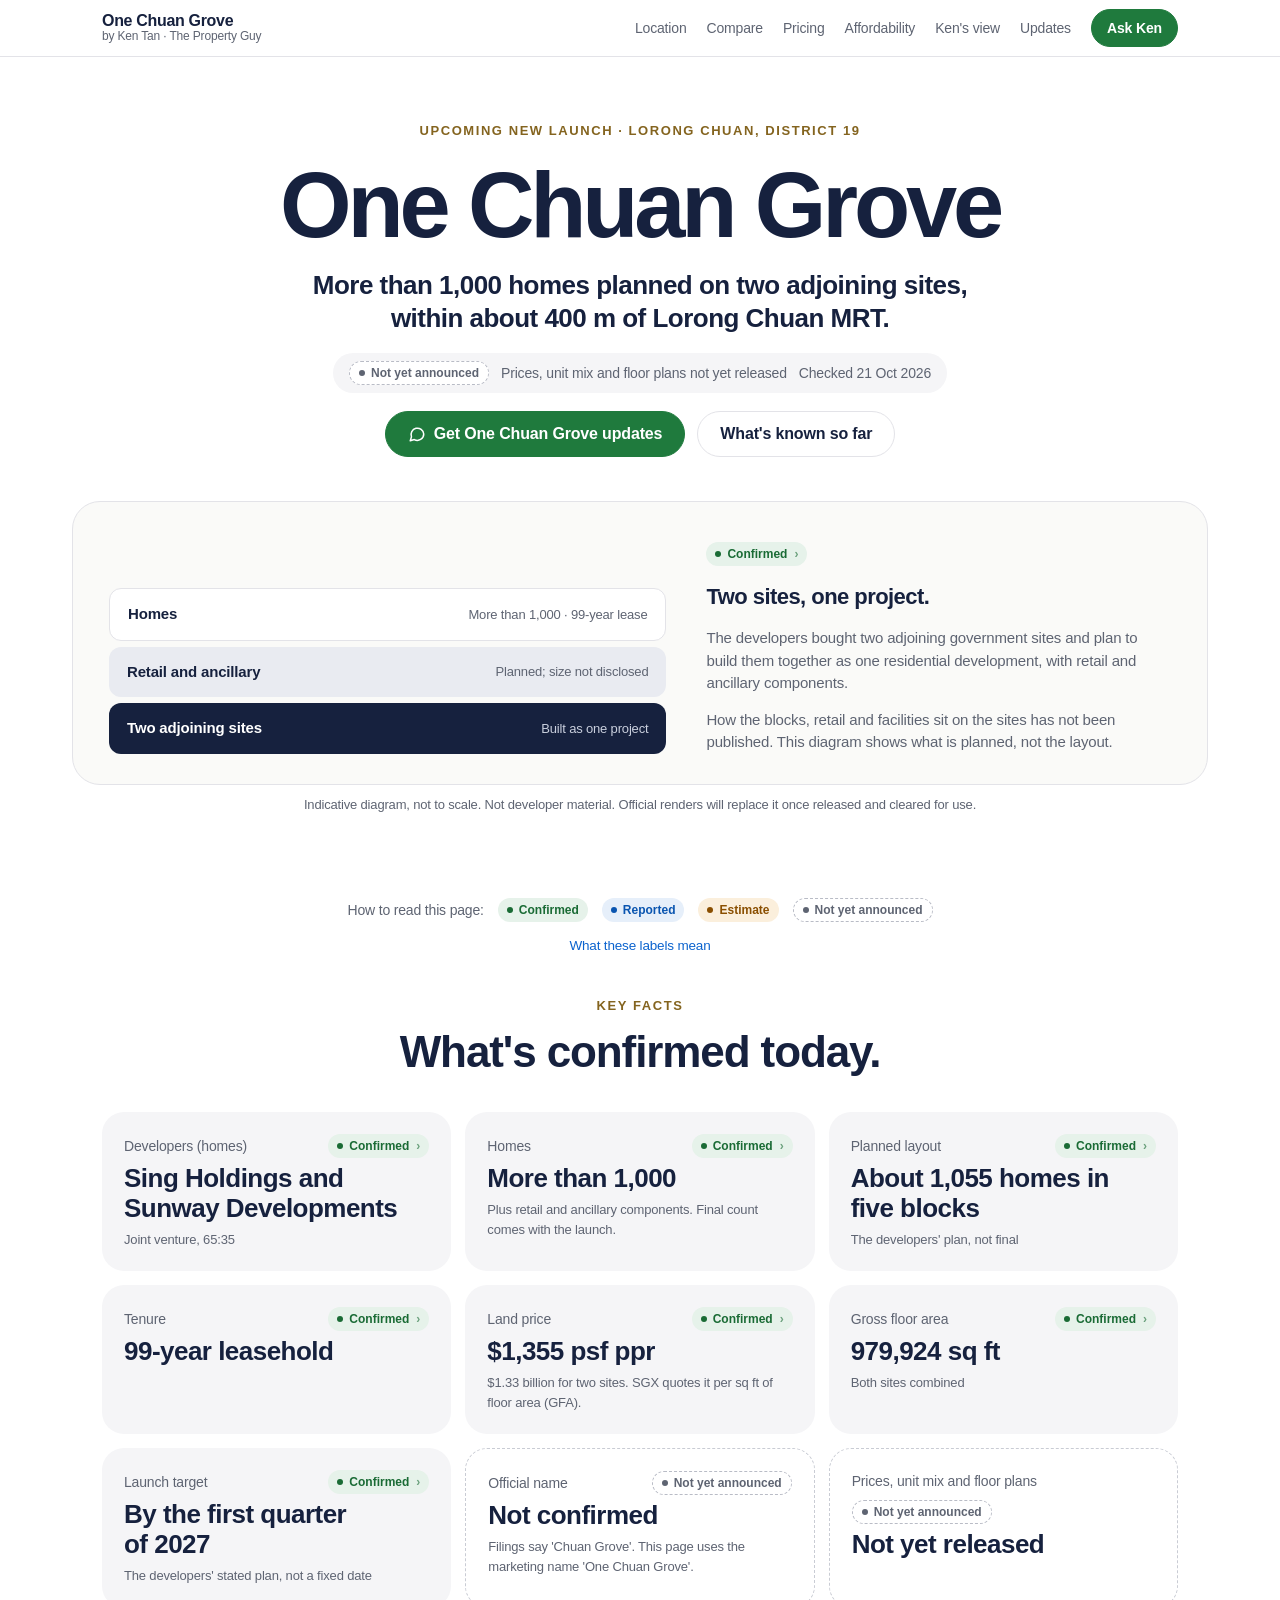
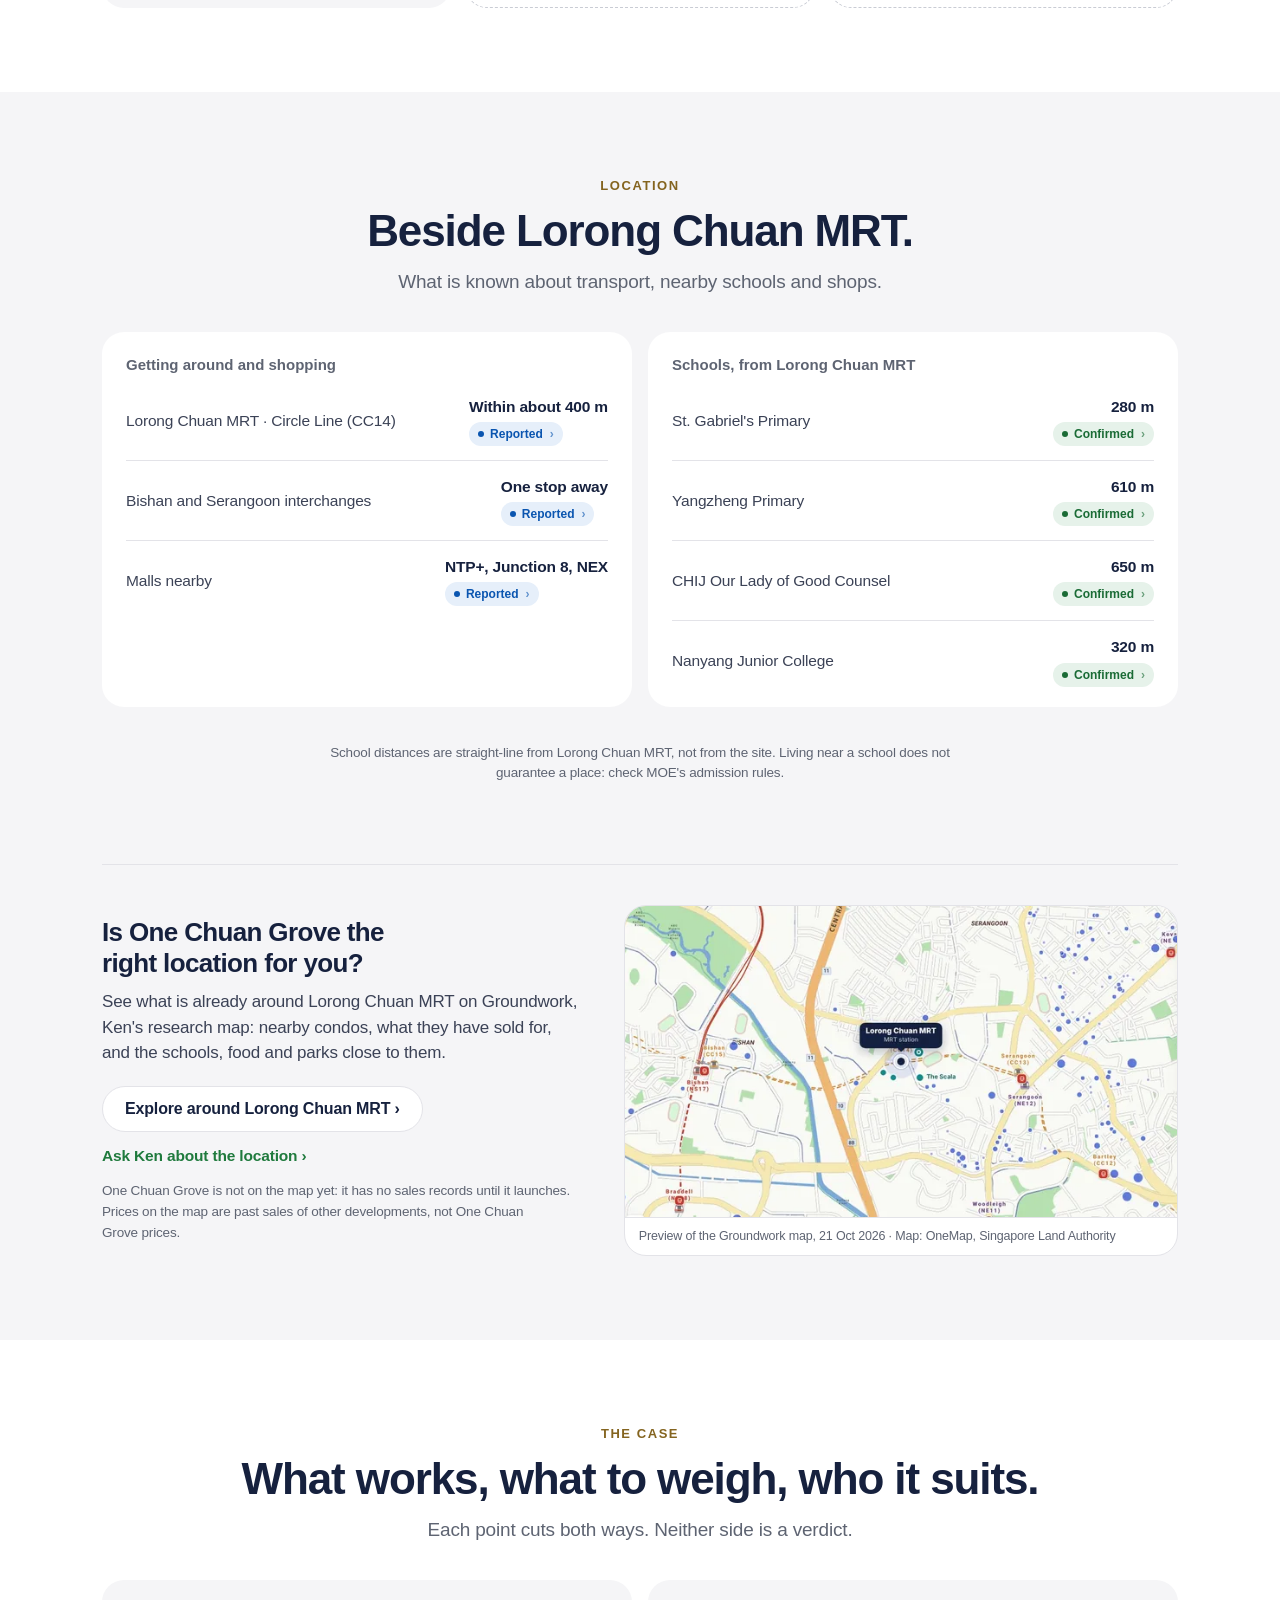
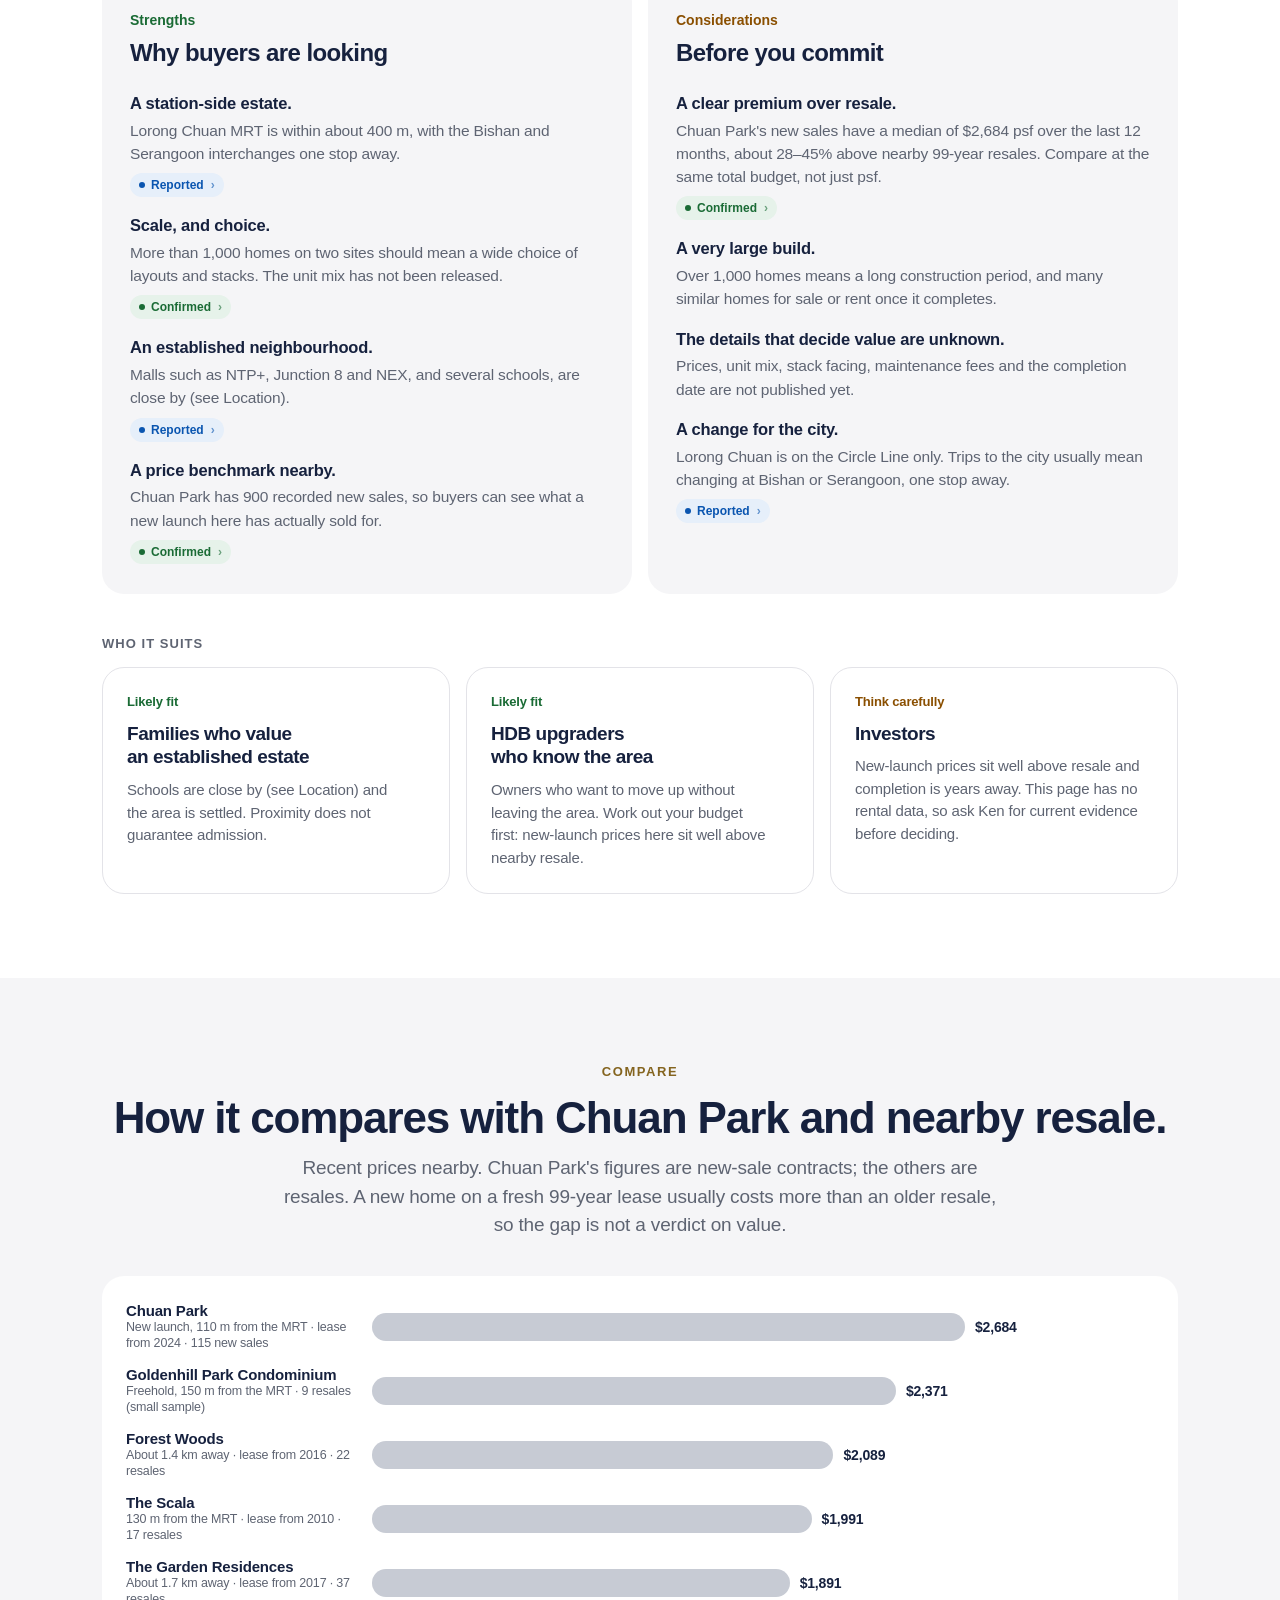
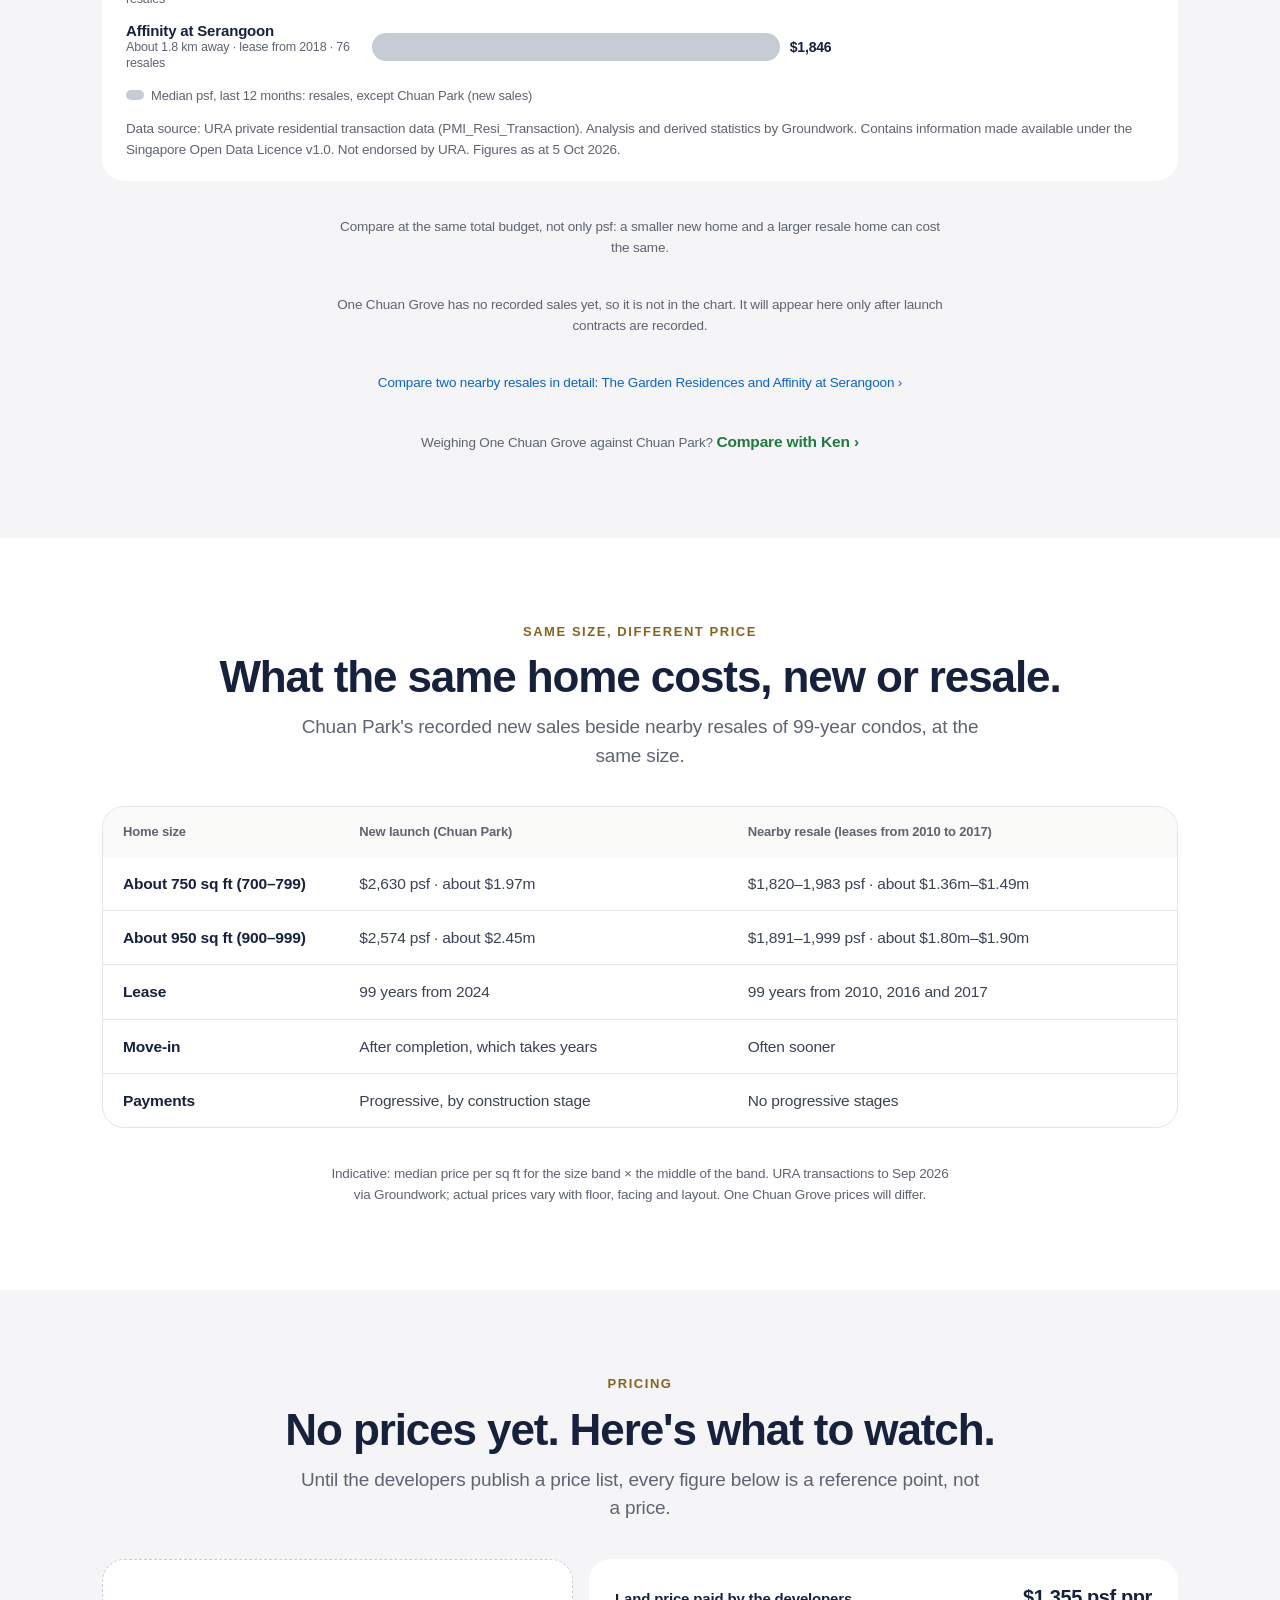
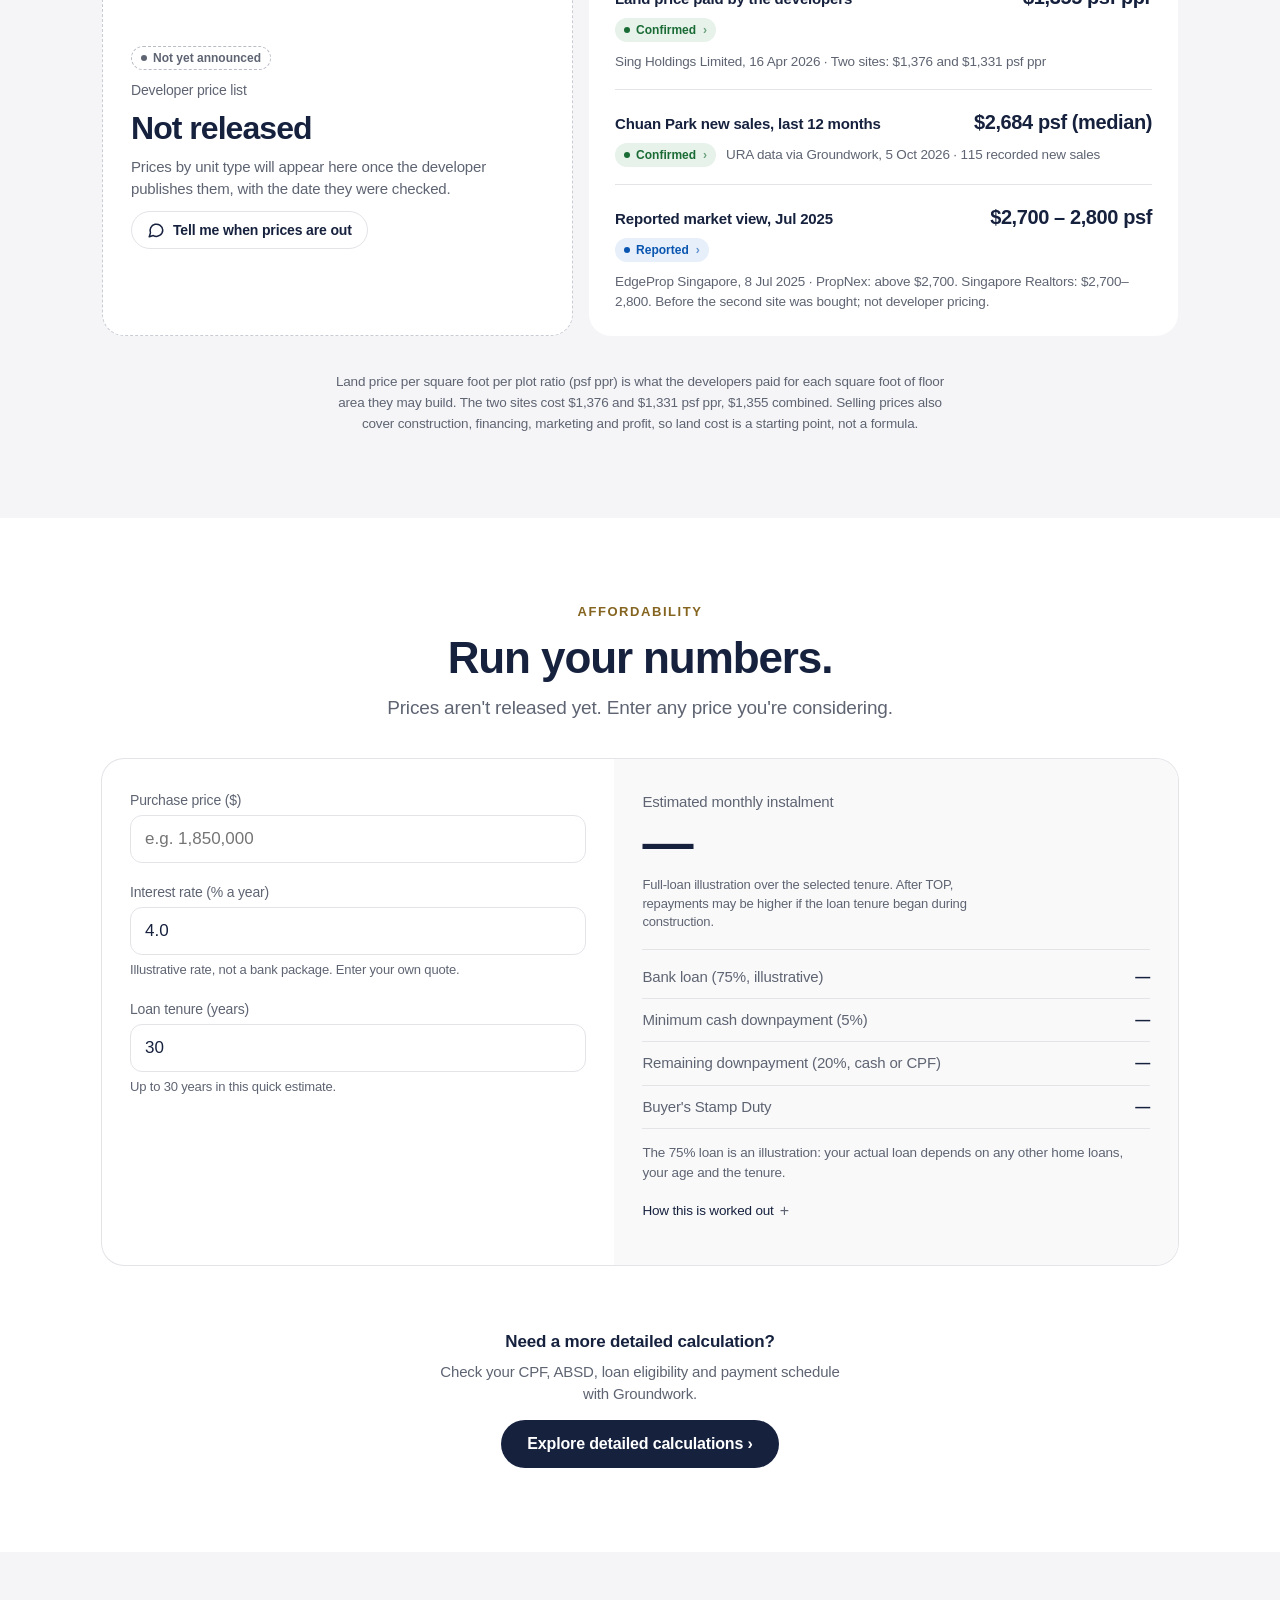
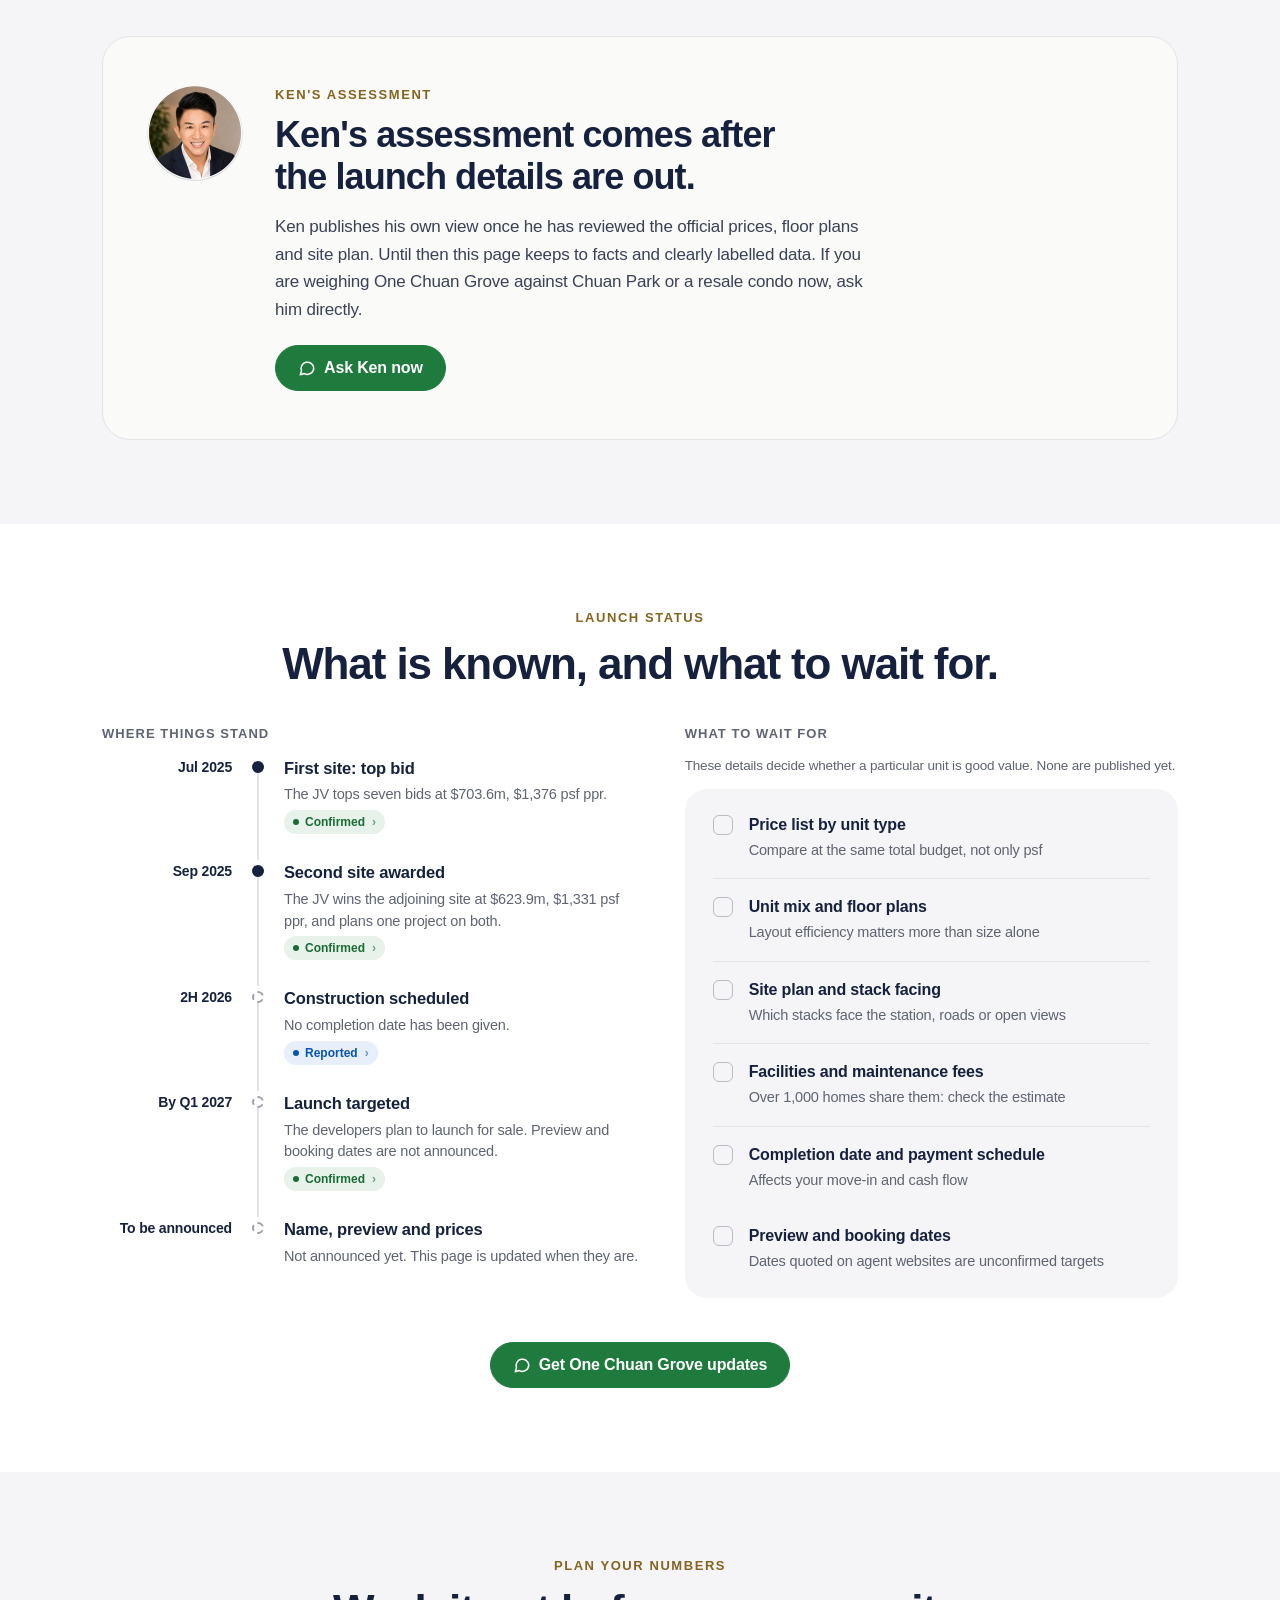
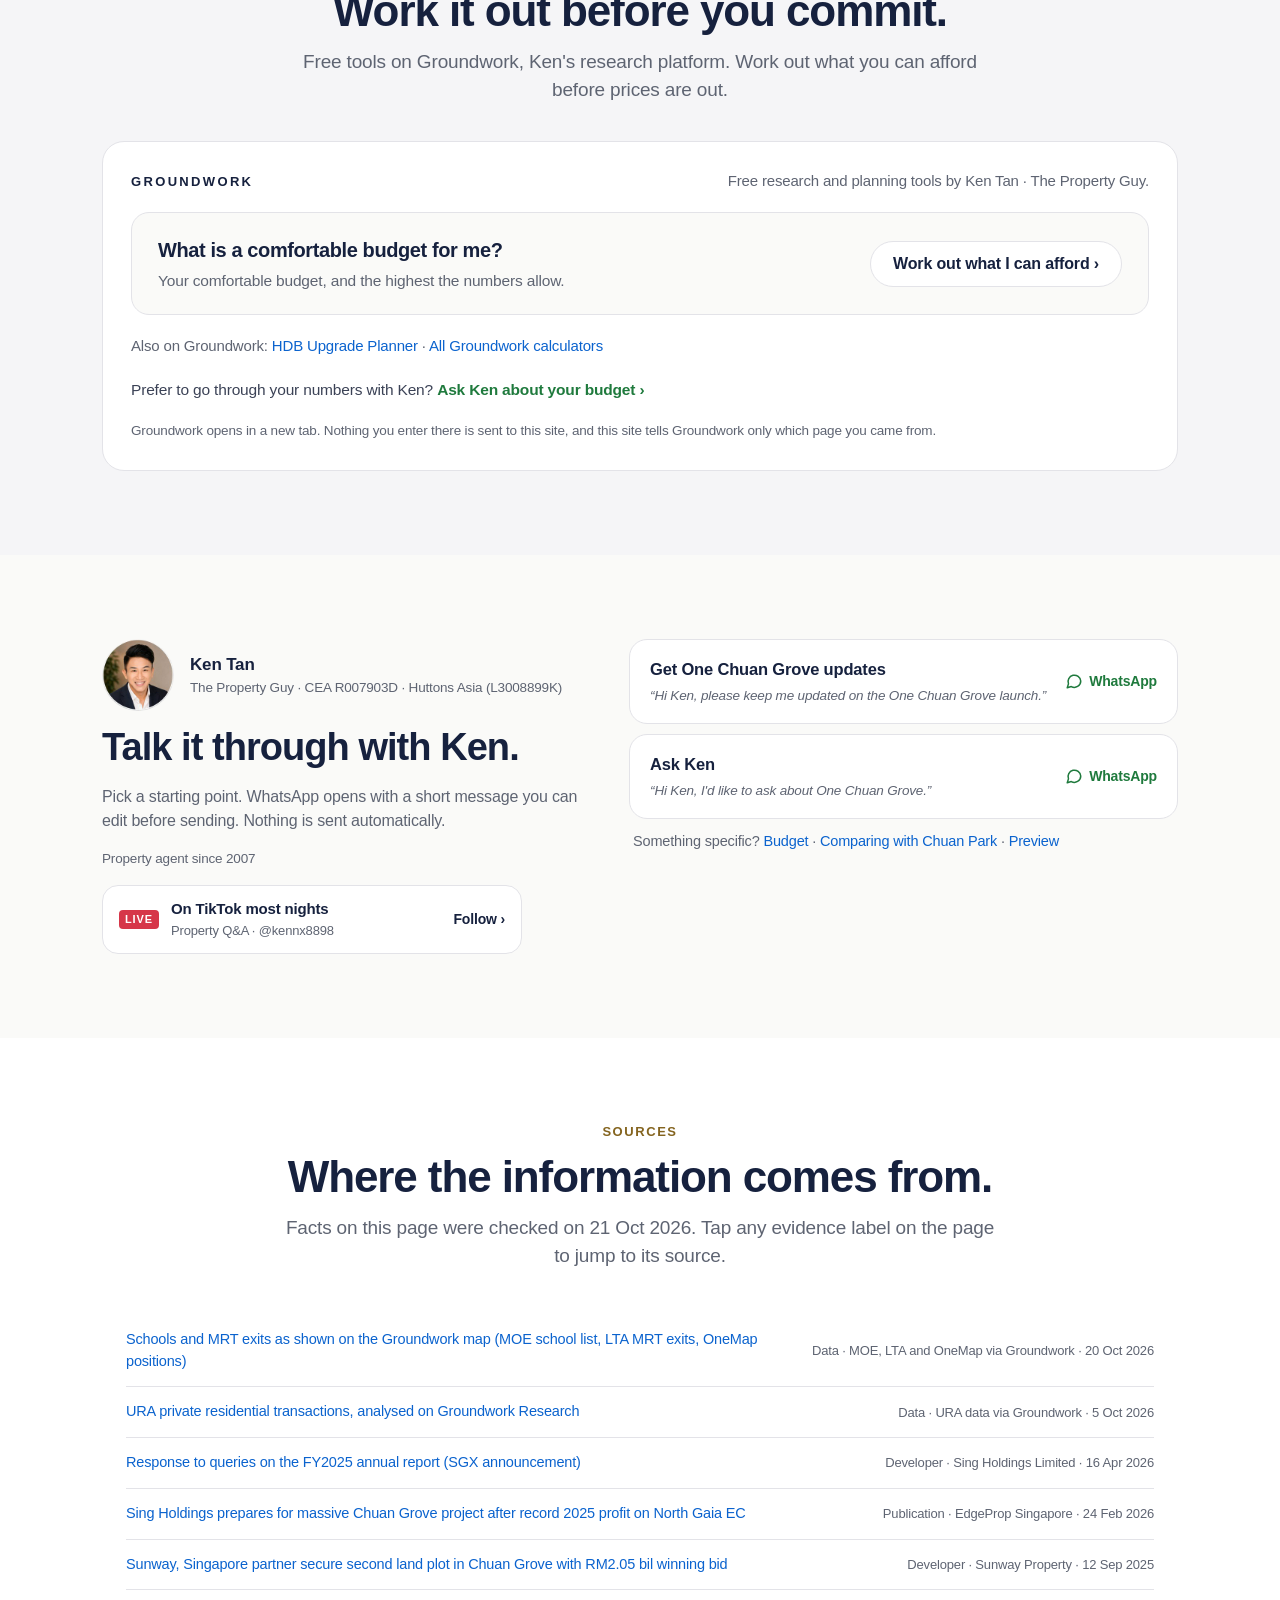
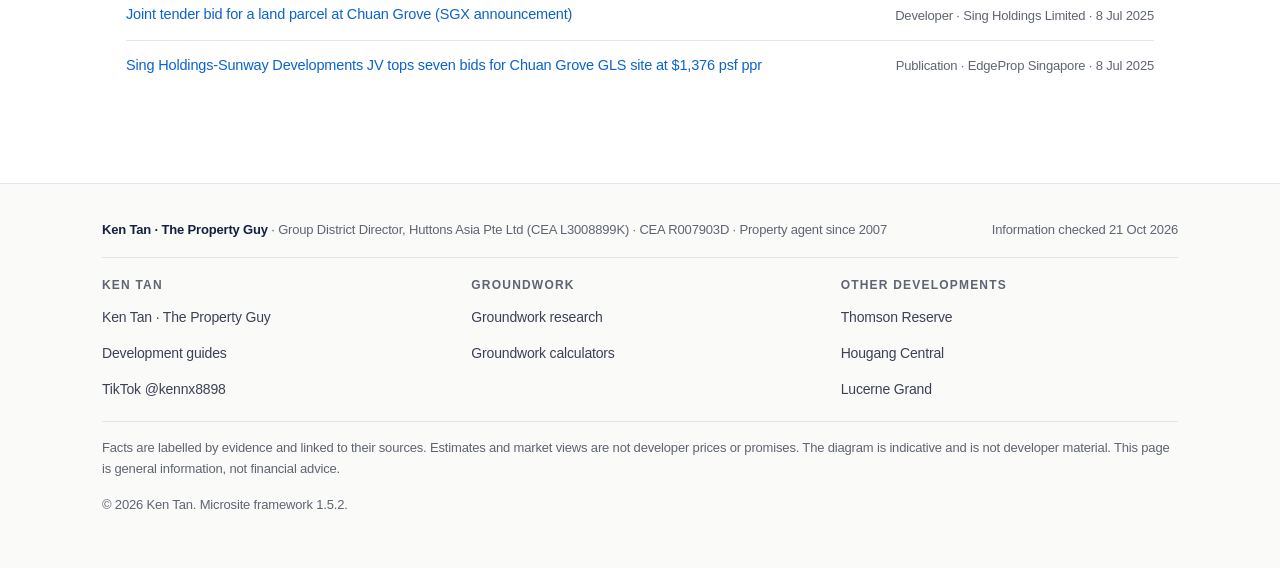
==== commit 73e8b482: "Add files via upload" ====
--- a/index.html
+++ b/index.html
@@ -1 +1,27 @@
-<!doctype html><html lang="en-SG"><head><meta charset="utf-8"><meta name="viewport" content="width=device-width, initial-scale=1, viewport-fit=cover"><title>One Chuan Grove: Chuan Park Comparison, Land Cost, Facts</title><meta name="description" content="One Chuan Grove at Lorong Chuan: over 1,000 homes by Sing Holdings and Sunway. Land cost, Chuan Park and resale prices, and what to watch before launch."><meta name="theme-color" content="#FFFFFF"><meta name="color-scheme" content="light"><meta name="format-detection" content="telephone=no"><meta name="author" content="Ken Tan · The Property Guy"><link rel="icon" href="assets/favicon.svg" type="image/svg+xml"><link rel="canonical" href="https://onechuangrove.kentanthepropertyguy.com/"><meta property="og:type" content="website"><meta property="og:locale" content="en_SG"><meta property="og:site_name" content="Ken Tan · The Property Guy"><meta property="og:title" content="One Chuan Grove: what&#x27;s confirmed, how it compares, what to watch"><meta property="og:description" content="One Chuan Grove at Lorong Chuan: over 1,000 homes by Sing Holdings and Sunway. Land cost, Chuan Park and resale prices, and what to watch before launch."><meta property="og:url" content="https://onechuangrove.kentanthepropertyguy.com/"><meta property="og:image" content="https://onechuangrove.kentanthepropertyguy.com/img/share-card.jpg"><meta property="og:image:width" content="1200"><meta property="og:image:height" content="630"><meta property="og:image:alt" content="One Chuan Grove — Ken Tan · The Property Guy"><meta name="twitter:card" content="summary_large_image"><link rel="stylesheet" href="assets/ms.1-5-1.css"><script type="application/ld+json">{"@context":"https://schema.org","@graph":[{"@type":"WebPage","name":"One Chuan Grove: Chuan Park Comparison, Land Cost, Facts","description":"One Chuan Grove at Lorong Chuan: over 1,000 homes by Sing Holdings and Sunway. Land cost, Chuan Park and resale prices, and what to watch before launch.","inLanguage":"en-SG","dateModified":"2026-10-21","author":{"@id":"https://kentanthepropertyguy.com/#ken"},"publisher":{"@id":"https://kentanthepropertyguy.com/#ken"},"about":{"@type":"Place","name":"One Chuan Grove residential development","address":{"@type":"PostalAddress","addressLocality":"Lorong Chuan","addressCountry":"SG","streetAddress":"Chuan Grove, off Lorong Chuan"}},"url":"https://onechuangrove.kentanthepropertyguy.com/"},{"@type":"Person","@id":"https://kentanthepropertyguy.com/#ken","name":"Ken Tan","alternateName":"Ken Tan · The Property Guy","url":"https://kentanthepropertyguy.com/","jobTitle":"Group District Director","worksFor":{"@type":"RealEstateAgent","name":"Huttons Asia Pte Ltd"}},{"@type":"BreadcrumbList","itemListElement":[{"@type":"ListItem","position":1,"name":"Ken Tan · The Property Guy","item":"https://kentanthepropertyguy.com/"},{"@type":"ListItem","position":2,"name":"One Chuan Grove","item":"https://onechuangrove.kentanthepropertyguy.com/"}]}]}</script><script async src="https://www.googletagmanager.com/gtag/js?id=G-PGTYDENS24"></script><script>window.dataLayer=window.dataLayer||[];function gtag(){dataLayer.push(arguments);}gtag('js',new Date());gtag('config','G-PGTYDENS24',{project_name:'one-chuan-grove'});</script><script>!function(f,b,e,v,n,t,s){if(f.fbq)return;n=f.fbq=function(){n.callMethod?n.callMethod.apply(n,arguments):n.queue.push(arguments)};if(!f._fbq)f._fbq=n;n.push=n;n.loaded=!0;n.version='2.0';n.queue=[];t=b.createElement(e);t.async=!0;t.src=v;s=b.getElementsByTagName(e)[0];s.parentNode.insertBefore(t,s)}(window,document,'script','https://connect.facebook.net/en_US/fbevents.js');fbq('init','525622514314902');fbq('track','PageView');</script></head><body><a class="skip" href="#main">Skip to content</a><header class="hdr"><div class="wrap bar"><a class="brand" href="#top"><b>One Chuan Grove</b><span>by Ken Tan · The Property Guy</span></a><nav class="links" aria-label="Sections"><a href="#location">Location</a><a href="#compare">Compare</a><a href="#pricing">Pricing</a><a href="#assessment">Ken&#x27;s view</a><a href="#updates">Updates</a><a class="btn wa sm" href="https://wa.me/6590908898?text=Hi%20Ken%2C%20I%27d%20like%20to%20ask%20about%20One%20Chuan%20Grove.%20%28Ref%20OCG-ASK%29" target="_blank" rel="noopener" data-wa="ask" data-placement="header">Ask Ken</a></nav></div><nav class="chips" aria-label="Jump to section"><a href="#location">Location</a><a href="#compare">Compare</a><a href="#pricing">Pricing</a><a href="#assessment">Ken&#x27;s view</a><a href="#updates">Updates</a><a href="#ask" class="wa-chip">Ask Ken</a></nav></header><main id="main"><header class="hero" id="top"><div class="wrap"><p class="kicker">Upcoming new launch · Lorong Chuan, District 19</p><h1>One Chuan Grove</h1><p class="sub">More than 1,000 homes planned on two adjoining sites, within about 400 m of Lorong Chuan MRT.</p><p class="status"><span class="ev ev-n">Not yet announced</span><span>Prices, unit mix and floor plans not yet released</span><span class="ck">Checked 21 Oct 2026</span></p><div class="ctas stackm"><a class="btn wa" href="https://wa.me/6590908898?text=Hi%20Ken%2C%20please%20keep%20me%20updated%20on%20the%20One%20Chuan%20Grove%20launch.%20%28Ref%20OCG-UPDATES%29" target="_blank" rel="noopener" data-wa="updates" data-placement="hero"><svg width="18" height="18" viewBox="0 0 24 24" fill="none" stroke="currentColor" stroke-width="2" stroke-linecap="round" stroke-linejoin="round" aria-hidden="true" focusable="false"><path d="M21 12a8.5 8.5 0 0 1-12.6 7.4L3 21l1.6-5.2A8.5 8.5 0 1 1 21 12z"/></svg>Get One Chuan Grove updates</a><a class="btn" href="#overview">What&#x27;s known so far</a></div></div><div class="hero-media"><div class="scheme"><ul class="layers" aria-label="Parts of the development, as planned. Not a layout."><li class="l-top"><b>Homes</b><span>More than 1,000 · 99-year lease</span></li><li class="l-default"><b>Retail and ancillary</b><span>Planned; size not disclosed</span></li><li class="l-base"><b>Two adjoining sites</b><span>Built as one project</span></li></ul><div class="scheme-side"><a class="ev ev-c" href="#src-sgx-2026-04" data-tap="label" title="Source: Sing Holdings Limited, 16 Apr 2026" aria-label="Confirmed: Source: Sing Holdings Limited, 16 Apr 2026">Confirmed</a><h2 style="font-size:22px">Two sites, one project.</h2><p>The developers bought two adjoining government sites and plan to build them together as one residential development, with retail and ancillary components.</p><p>How the blocks, retail and facilities sit on the sites has not been published. This diagram shows what is planned, not the layout.</p></div></div><p class="cap">Indicative diagram, not to scale. Not developer material. Official renders will replace it once released and cleared for use.</p></div></header><section class="band " id="overview" aria-labelledby="h-overview"><div class="wrap"><div class="legend" role="note"><span>How to read this page:</span><span class="ev ev-c">Confirmed</span><span class="ev ev-r">Reported</span><span class="ev ev-e">Estimate</span><span class="ev ev-n">Not yet announced</span><details><summary>What these labels mean</summary><dl><dt><span class="ev ev-c">Confirmed</span></dt><dd>From the developer, a government agency or an official announcement.</dd><dt><span class="ev ev-r">Reported</span></dt><dd>From a credible named publication. Linked in Sources.</dd><dt><span class="ev ev-e">Estimate</span></dt><dd>A market or working estimate. Not a developer price or a promise.</dd><dt><span class="ev ev-n">Not yet announced</span></dt><dd>Not published yet. Shown so you know it is missing, not overlooked.</dd></dl></details></div><div class="head"><p class="kicker">Key facts</p><h2 id="h-overview">What&#x27;s confirmed today.</h2></div><div class="facts"><div class="fact"><div class="top"><span class="lb">Developers (homes)</span><a class="ev ev-c" href="#src-sgx-2025-07" data-tap="label" title="Source: Sing Holdings Limited, 8 Jul 2025" aria-label="Confirmed: Source: Sing Holdings Limited, 8 Jul 2025">Confirmed</a></div><p class="v">Sing Holdings and Sunway Developments</p><p class="n">Joint venture, 65:35</p></div><div class="fact"><div class="top"><span class="lb">Homes</span><a class="ev ev-c" href="#src-sgx-2026-04" data-tap="label" title="Source: Sing Holdings Limited, 16 Apr 2026" aria-label="Confirmed: Source: Sing Holdings Limited, 16 Apr 2026">Confirmed</a></div><p class="v">More than 1,000</p><p class="n">Plus retail and ancillary components. Final count comes with the launch.</p></div><div class="fact"><div class="top"><span class="lb">Planned layout</span><a class="ev ev-c" href="#src-sunway-2025-09" data-tap="label" title="Source: Sunway Property, 12 Sep 2025" aria-label="Confirmed: Source: Sunway Property, 12 Sep 2025">Confirmed</a></div><p class="v">About 1,055 homes in five blocks</p><p class="n">The developers&#x27; plan, not final</p></div><div class="fact"><div class="top"><span class="lb">Tenure</span><a class="ev ev-c" href="#src-sunway-2025-09" data-tap="label" title="Source: Sunway Property, 12 Sep 2025" aria-label="Confirmed: Source: Sunway Property, 12 Sep 2025">Confirmed</a></div><p class="v">99-year leasehold</p></div><div class="fact"><div class="top"><span class="lb">Land price</span><a class="ev ev-c" href="#src-sgx-2026-04" data-tap="label" title="Source: Sing Holdings Limited, 16 Apr 2026" aria-label="Confirmed: Source: Sing Holdings Limited, 16 Apr 2026">Confirmed</a></div><p class="v">$1,355 psf ppr</p><p class="n">$1.33 billion for two sites. SGX quotes it per sq ft of floor area (GFA).</p></div><div class="fact"><div class="top"><span class="lb">Gross floor area</span><a class="ev ev-c" href="#src-sgx-2026-04" data-tap="label" title="Source: Sing Holdings Limited, 16 Apr 2026" aria-label="Confirmed: Source: Sing Holdings Limited, 16 Apr 2026">Confirmed</a></div><p class="v">979,924 sq ft</p><p class="n">Both sites combined</p></div><div class="fact"><div class="top"><span class="lb">Launch target</span><a class="ev ev-c" href="#src-sgx-2026-04" data-tap="label" title="Source: Sing Holdings Limited, 16 Apr 2026" aria-label="Confirmed: Source: Sing Holdings Limited, 16 Apr 2026">Confirmed</a></div><p class="v">By the first quarter of 2027</p><p class="n">The developers&#x27; stated plan, not a fixed date</p></div><div class="fact pending"><div class="top"><span class="lb">Official name</span><span class="ev ev-n">Not yet announced</span></div><p class="v">Not confirmed</p><p class="n">Filings say &#x27;Chuan Grove&#x27;. This page uses the marketing name &#x27;One Chuan Grove&#x27;.</p></div><div class="fact pending"><div class="top"><span class="lb">Prices, unit mix and floor plans</span><span class="ev ev-n">Not yet announced</span></div><p class="v">Not yet released</p></div></div></div></section><section class="band grey" id="location" aria-labelledby="h-location"><div class="wrap"><div class="head"><p class="kicker">Location</p><h2 id="h-location">Beside Lorong Chuan MRT.</h2><p class="lede">What is known about transport, nearby schools and shops.</p></div><div class="locs"><div class="loc"><h3>Getting around and shopping</h3><div><span>Lorong Chuan MRT · Circle Line (CC14)</span><span>Within about 400 m<a class="ev ev-r" href="#src-edgeprop-2025-07" data-tap="label" title="Source: EdgeProp Singapore, 8 Jul 2025" aria-label="Reported: Source: EdgeProp Singapore, 8 Jul 2025">Reported</a></span></div><div><span>Bishan and Serangoon interchanges</span><span>One stop away<a class="ev ev-r" href="#src-edgeprop-2025-07" data-tap="label" title="Source: EdgeProp Singapore, 8 Jul 2025" aria-label="Reported: Source: EdgeProp Singapore, 8 Jul 2025">Reported</a></span></div><div><span>Malls nearby</span><span>NTP+, Junction 8, NEX<a class="ev ev-r" href="#src-edgeprop-2025-07" data-tap="label" title="Source: EdgeProp Singapore, 8 Jul 2025" aria-label="Reported: Source: EdgeProp Singapore, 8 Jul 2025">Reported</a></span></div></div><div class="loc"><h3>Schools, from Lorong Chuan MRT</h3><div><span>St. Gabriel&#x27;s Primary</span><span>280 m<a class="ev ev-c" href="#src-moe-onemap-groundwork" data-tap="label" title="Source: MOE, LTA and OneMap via Groundwork, 20 Oct 2026" aria-label="Confirmed: Source: MOE, LTA and OneMap via Groundwork, 20 Oct 2026">Confirmed</a></span></div><div><span>Yangzheng Primary</span><span>610 m<a class="ev ev-c" href="#src-moe-onemap-groundwork" data-tap="label" title="Source: MOE, LTA and OneMap via Groundwork, 20 Oct 2026" aria-label="Confirmed: Source: MOE, LTA and OneMap via Groundwork, 20 Oct 2026">Confirmed</a></span></div><div><span>CHIJ Our Lady of Good Counsel</span><span>650 m<a class="ev ev-c" href="#src-moe-onemap-groundwork" data-tap="label" title="Source: MOE, LTA and OneMap via Groundwork, 20 Oct 2026" aria-label="Confirmed: Source: MOE, LTA and OneMap via Groundwork, 20 Oct 2026">Confirmed</a></span></div><div><span>Nanyang Junior College</span><span>320 m<a class="ev ev-c" href="#src-moe-onemap-groundwork" data-tap="label" title="Source: MOE, LTA and OneMap via Groundwork, 20 Oct 2026" aria-label="Confirmed: Source: MOE, LTA and OneMap via Groundwork, 20 Oct 2026">Confirmed</a></span></div></div></div><p class="fine c">School distances are straight-line from Lorong Chuan MRT, not from the site. Living near a school does not guarantee a place: check MOE&#x27;s admission rules.</p><div class="lr" aria-labelledby="h-location-research"><div class="lr-t"><h3 id="h-location-research">Is One Chuan Grove the right location for you?</h3><p>See what is already around Lorong Chuan MRT on Groundwork, Ken&#x27;s research map: nearby condos, what they have sold for, and the schools, food and parks close to them.</p></div><a class="lr-map" href="https://tools.kentanthepropertyguy.com/research/map/#pl=mrt%3ALorong%20Chuan%20MRT" data-gw="map-preview" target="_blank" rel="noopener" aria-label="Explore around Lorong Chuan MRT (opens Groundwork in a new tab)"><img src="img/lorong-chuan-mrt-map-preview-df6eb888-1200.webp" srcset="img/lorong-chuan-mrt-map-preview-df6eb888-640.webp 640w, img/lorong-chuan-mrt-map-preview-df6eb888-1080.webp 1080w, img/lorong-chuan-mrt-map-preview-df6eb888-1200.webp 1200w" sizes="(max-width: 820px) 92vw, 600px" width="1200" height="674" alt="Groundwork map centred on Lorong Chuan MRT, with nearby private developments such as The Scala marked" loading="lazy" decoding="async"><span class="lr-cap">Preview of the Groundwork map, 21 Oct 2026 · Map: OneMap, Singapore Land Authority</span></a><div class="lr-a"><div class="lr-act"><a class="btn" href="https://tools.kentanthepropertyguy.com/research/map/#pl=mrt%3ALorong%20Chuan%20MRT" data-gw="map" target="_blank" rel="noopener">Explore around Lorong Chuan MRT ›<span class="sr"> (opens in a new tab)</span></a><a class="lr-wa" href="https://wa.me/6590908898?text=Hi%20Ken%2C%20I%27m%20looking%20at%20One%20Chuan%20Grove%20and%20would%20like%20to%20talk%20through%20whether%20the%20location%20suits%20me.%20%28Ref%20OCG-LOCATION%29" target="_blank" rel="noopener" data-wa="location" data-placement="location-research">Ask Ken about the location ›</a></div><p class="fine">One Chuan Grove is not on the map yet: it has no sales records until it launches. Prices on the map are past sales of other developments, not One Chuan Grove prices.</p></div></div></div></section><section class="band " id="case" aria-labelledby="h-case"><div class="wrap"><div class="head"><p class="kicker">The case</p><h2 id="h-case">What works, what to weigh, who it suits.</h2><p class="lede">Each point cuts both ways. Neither side is a verdict.</p></div><div class="cols"><div class="col pro"><h3><span>Strengths</span>Why buyers are looking</h3><ul class="pts"><li><strong>A station-side estate.</strong>Lorong Chuan MRT is within about 400 m, with the Bishan and Serangoon interchanges one stop away.<span class="pt-ev"><a class="ev ev-r" href="#src-edgeprop-2025-07" data-tap="label" title="Source: EdgeProp Singapore, 8 Jul 2025" aria-label="Reported: Source: EdgeProp Singapore, 8 Jul 2025">Reported</a></span></li><li><strong>Scale, and choice.</strong>More than 1,000 homes on two sites should mean a wide choice of layouts and stacks. The unit mix has not been released.<span class="pt-ev"><a class="ev ev-c" href="#src-sgx-2026-04" data-tap="label" title="Source: Sing Holdings Limited, 16 Apr 2026" aria-label="Confirmed: Source: Sing Holdings Limited, 16 Apr 2026">Confirmed</a></span></li><li><strong>An established neighbourhood.</strong>Malls such as NTP+, Junction 8 and NEX, and several schools, are close by (see Location).<span class="pt-ev"><a class="ev ev-r" href="#src-edgeprop-2025-07" data-tap="label" title="Source: EdgeProp Singapore, 8 Jul 2025" aria-label="Reported: Source: EdgeProp Singapore, 8 Jul 2025">Reported</a></span></li><li><strong>A price benchmark nearby.</strong>Chuan Park has 900 recorded new sales, so buyers can see what a new launch here has actually sold for.<span class="pt-ev"><a class="ev ev-c" href="#src-ura-groundwork" data-tap="label" title="Source: URA data via Groundwork, 5 Oct 2026" aria-label="Confirmed: Source: URA data via Groundwork, 5 Oct 2026">Confirmed</a></span></li></ul></div><div class="col con"><h3><span>Considerations</span>Before you commit</h3><ul class="pts"><li><strong>A clear premium over resale.</strong>Chuan Park&#x27;s new sales have a median of $2,684 psf over the last 12 months, about 28–45% above nearby 99-year resales. Compare at the same total budget, not just psf.<span class="pt-ev"><a class="ev ev-c" href="#src-ura-groundwork" data-tap="label" title="Source: URA data via Groundwork, 5 Oct 2026" aria-label="Confirmed: Source: URA data via Groundwork, 5 Oct 2026">Confirmed</a></span></li><li><strong>A very large build.</strong>Over 1,000 homes means a long construction period, and many similar homes for sale or rent once it completes.</li><li><strong>The details that decide value are unknown.</strong>Prices, unit mix, stack facing, maintenance fees and the completion date are not published yet.</li><li><strong>A change for the city.</strong>Lorong Chuan is on the Circle Line only. Trips to the city usually mean changing at Bishan or Serangoon, one stop away.<span class="pt-ev"><a class="ev ev-r" href="#src-edgeprop-2025-07" data-tap="label" title="Source: EdgeProp Singapore, 8 Jul 2025" aria-label="Reported: Source: EdgeProp Singapore, 8 Jul 2025">Reported</a></span></li></ul></div></div><div class="fitwrap"><h3 class="gw-g sub">Who it suits</h3><div class="fits"><article class="fit yes"><p class="fl">Likely fit</p><h3>Families who value an established estate</h3><p>Schools are close by (see Location) and the area is settled. Proximity does not guarantee admission.</p></article><article class="fit yes"><p class="fl">Likely fit</p><h3>HDB upgraders who know the area</h3><p>Owners who want to move up without leaving the area. Work out your budget first: new-launch prices here sit well above nearby resale.</p></article><article class="fit maybe"><p class="fl">Think carefully</p><h3>Investors</h3><p>New-launch prices sit well above resale and completion is years away. This page has no rental data, so ask Ken for current evidence before deciding.</p></article></div></div></div></section><section class="band grey" id="compare" aria-labelledby="h-compare"><div class="wrap"><div class="head"><p class="kicker">Compare</p><h2 id="h-compare">How it compares with Chuan Park and nearby resale.</h2><p class="lede">Recent prices nearby. Chuan Park&#x27;s figures are new-sale contracts; the others are resales. A new home on a fresh 99-year lease usually costs more than an older resale, so the gap is not a verdict on value.</p></div><figure class="bars" style="margin:0"><figcaption class="sr">Median price per square foot, Oct 2025 to Sep 2026</figcaption><div class="brow"><span class="n">Chuan Park<small>New launch, 110 m from the MRT · lease from 2024 · 115 new sales</small></span><span class="track"><i class="" style="width:89.3%"></i><span style="left:89.3%">$2,684</span></span></div><div class="brow"><span class="n">Goldenhill Park Condominium<small>Freehold, 150 m from the MRT · 9 resales (small sample)</small></span><span class="track"><i class="" style="width:78.9%"></i><span style="left:78.9%">$2,371</span></span></div><div class="brow"><span class="n">Forest Woods<small>About 1.4 km away · lease from 2016 · 22 resales</small></span><span class="track"><i class="" style="width:69.5%"></i><span style="left:69.5%">$2,089</span></span></div><div class="brow"><span class="n">The Scala<small>130 m from the MRT · lease from 2010 · 17 resales</small></span><span class="track"><i class="" style="width:66.2%"></i><span style="left:66.2%">$1,991</span></span></div><div class="brow"><span class="n">The Garden Residences<small>About 1.7 km away · lease from 2017 · 37 resales</small></span><span class="track"><i class="" style="width:62.9%"></i><span style="left:62.9%">$1,891</span></span></div><div class="brow"><span class="n">Affinity at Serangoon<small>About 1.8 km away · lease from 2018 · 76 resales</small></span><span class="track"><i class="" style="width:61.4%"></i><span style="left:61.4%">$1,846</span></span></div><div class="bkey"><span><i></i>Median psf, last 12 months: resales, except Chuan Park (new sales)</span></div><p class="fine">Data source: URA private residential transaction data (PMI_Resi_Transaction). Analysis and derived statistics by Groundwork. Contains information made available under the Singapore Open Data Licence v1.0. Not endorsed by URA. Figures as at 5 Oct 2026.</p></figure><p class="fine c">Compare at the same total budget, not only psf: a smaller new home and a larger resale home can cost the same.</p><p class="fine c">One Chuan Grove has no recorded sales yet, so it is not in the chart. It will appear here only after launch contracts are recorded.</p><p class="fine c"><a href="https://tools.kentanthepropertyguy.com/research/#/compare/the-garden-residences/affinity-at-serangoon" data-gw="research" target="_blank" rel="noopener">Compare two nearby resales in detail: The Garden Residences and Affinity at Serangoon ›</a></p><p class="fine c">Weighing One Chuan Grove against Chuan Park? <a class="lr-wa" href="https://wa.me/6590908898?text=Hi%20Ken%2C%20I%27d%20like%20to%20compare%20One%20Chuan%20Grove%20with%20Chuan%20Park.%20%28Ref%20OCG-COMPARE%29" target="_blank" rel="noopener" data-wa="compare" data-placement="compare">Compare with Ken ›</a></p></div></section><section class="band " id="compare-table" aria-labelledby="h-compare-table"><div class="wrap"><div class="head"><p class="kicker">Same size, different price</p><h2 id="h-compare-table">What the same home costs, new or resale.</h2><p class="lede">Chuan Park&#x27;s recorded new sales beside nearby resales of 99-year condos, at the same size.</p></div><div class="tbl cmp"><table><caption class="sr">What the same home costs, new or resale.</caption><thead><tr><th scope="col">Home size</th><th scope="col">New launch (Chuan Park)</th><th scope="col">Nearby resale (leases from 2010 to 2017)</th></tr></thead><tbody><tr><th scope="row">About 750 sq ft (700–799)</th><td>$2,630 psf · about $1.97m</td><td>$1,820–1,983 psf · about $1.36m–$1.49m</td></tr><tr><th scope="row">About 950 sq ft (900–999)</th><td>$2,574 psf · about $2.45m</td><td>$1,891–1,999 psf · about $1.80m–$1.90m</td></tr><tr><th scope="row">Lease</th><td>99 years from 2024</td><td>99 years from 2010, 2016 and 2017</td></tr><tr><th scope="row">Move-in</th><td>After completion, which takes years</td><td>Often sooner</td></tr><tr><th scope="row">Payments</th><td>Progressive, by construction stage</td><td>No progressive stages</td></tr></tbody></table></div><p class="fine c">Indicative: median price per sq ft for the size band × the middle of the band. URA transactions to Sep 2026 via Groundwork; actual prices vary with floor, facing and layout. One Chuan Grove prices will differ.</p></div></section><section class="band grey" id="pricing" aria-labelledby="h-pricing"><div class="wrap"><div class="head"><p class="kicker">Pricing</p><h2 id="h-pricing">No prices yet. Here&#x27;s what to watch.</h2><p class="lede">Until the developers publish a price list, every figure below is a reference point, not a price.</p></div><div class="pricing"><div class="pbig"><span class="ev ev-n">Not yet announced</span><span class="lb">Developer price list</span><b>Not released</b><p>Prices by unit type will appear here once the developer publishes them, with the date they were checked.</p><p><a class="btn sm" href="https://wa.me/6590908898?text=Hi%20Ken%2C%20please%20keep%20me%20updated%20on%20the%20One%20Chuan%20Grove%20launch.%20%28Ref%20OCG-UPDATES%29" target="_blank" rel="noopener" data-wa="updates" data-placement="pricing-pending"><svg width="18" height="18" viewBox="0 0 24 24" fill="none" stroke="currentColor" stroke-width="2" stroke-linecap="round" stroke-linejoin="round" aria-hidden="true" focusable="false"><path d="M21 12a8.5 8.5 0 0 1-12.6 7.4L3 21l1.6-5.2A8.5 8.5 0 1 1 21 12z"/></svg>Tell me when prices are out</a></p></div><div class="prows"><div class="prow"><span class="k">Land price paid by the developers</span><span class="v">$1,355 psf ppr</span><span class="d"><a class="ev ev-c" href="#src-sgx-2026-04" data-tap="label" title="Source: Sing Holdings Limited, 16 Apr 2026" aria-label="Confirmed: Source: Sing Holdings Limited, 16 Apr 2026">Confirmed</a>Sing Holdings Limited, 16 Apr 2026 · Two sites: $1,376 and $1,331 psf ppr</span></div><div class="prow"><span class="k">Chuan Park new sales, last 12 months</span><span class="v">$2,684 psf (median)</span><span class="d"><a class="ev ev-c" href="#src-ura-groundwork" data-tap="label" title="Source: URA data via Groundwork, 5 Oct 2026" aria-label="Confirmed: Source: URA data via Groundwork, 5 Oct 2026">Confirmed</a>URA data via Groundwork, 5 Oct 2026 · 115 recorded new sales</span></div><div class="prow"><span class="k">Reported market view, Jul 2025</span><span class="v">$2,700 – 2,800 psf</span><span class="d"><a class="ev ev-r" href="#src-edgeprop-2025-07" data-tap="label" title="Source: EdgeProp Singapore, 8 Jul 2025" aria-label="Reported: Source: EdgeProp Singapore, 8 Jul 2025">Reported</a>EdgeProp Singapore, 8 Jul 2025 · PropNex: above $2,700. Singapore Realtors: $2,700–2,800. Before the second site was bought; not developer pricing.</span></div></div></div><p class="fine c">Land price per square foot per plot ratio (psf ppr) is what the developers paid for each square foot of floor area they may build. The two sites cost $1,376 and $1,331 psf ppr, $1,355 combined. Selling prices also cover construction, financing, marketing and profit, so land cost is a starting point, not a formula.</p></div></section><section class="band " id="assessment" aria-labelledby="h-assessment"><div class="wrap"><div class="assess pending"><img src="img/ken-192.jpg" width="96" height="96" alt="Ken Tan" loading="lazy"><div><p class="kicker">Ken&#x27;s assessment</p><h2 id="h-assessment">Ken&#x27;s assessment comes after the launch details are out.</h2><div class="body"><p>Ken publishes his own view once he has reviewed the official prices, floor plans and site plan. Until then this page keeps to facts and clearly labelled data. If you are weighing One Chuan Grove against Chuan Park or a resale condo now, ask him directly.</p></div><div class="ctas"><a class="btn wa" href="https://wa.me/6590908898?text=Hi%20Ken%2C%20I%27d%20like%20to%20ask%20about%20One%20Chuan%20Grove.%20%28Ref%20OCG-ASK%29" target="_blank" rel="noopener" data-wa="ask" data-placement="assessment-pending"><svg width="18" height="18" viewBox="0 0 24 24" fill="none" stroke="currentColor" stroke-width="2" stroke-linecap="round" stroke-linejoin="round" aria-hidden="true" focusable="false"><path d="M21 12a8.5 8.5 0 0 1-12.6 7.4L3 21l1.6-5.2A8.5 8.5 0 1 1 21 12z"/></svg>Ask Ken now</a></div></div></div></div></section><section class="band grey" id="updates" aria-labelledby="h-updates"><div class="wrap"><div class="head"><p class="kicker">Launch status</p><h2 id="h-updates">What is known, and what to wait for.</h2></div><div class="upd"><div><h3 class="gw-g sub">Where things stand</h3><ol class="tl"><li><span class="when">Jul 2025</span><span class="rail" aria-hidden="true"><span class="dot"></span><span class="ln"></span></span><div class="what"><b>First site: top bid</b><span>The JV tops seven bids at $703.6m, $1,376 psf ppr.</span><span><a class="ev ev-c" href="#src-sgx-2025-07" data-tap="label" title="Source: Sing Holdings Limited, 8 Jul 2025" aria-label="Confirmed: Source: Sing Holdings Limited, 8 Jul 2025">Confirmed</a></span></div></li><li><span class="when">Sep 2025</span><span class="rail" aria-hidden="true"><span class="dot"></span><span class="ln"></span></span><div class="what"><b>Second site awarded</b><span>The JV wins the adjoining site at $623.9m, $1,331 psf ppr, and plans one project on both.</span><span><a class="ev ev-c" href="#src-sunway-2025-09" data-tap="label" title="Source: Sunway Property, 12 Sep 2025" aria-label="Confirmed: Source: Sunway Property, 12 Sep 2025">Confirmed</a></span></div></li><li><span class="when">2H 2026</span><span class="rail" aria-hidden="true"><span class="dot o"></span><span class="ln"></span></span><div class="what"><b>Construction scheduled</b><span>No completion date has been given.</span><span><a class="ev ev-r" href="#src-edgeprop-2026-02" data-tap="label" title="Source: EdgeProp Singapore, 24 Feb 2026" aria-label="Reported: Source: EdgeProp Singapore, 24 Feb 2026">Reported</a></span></div></li><li><span class="when">By Q1 2027</span><span class="rail" aria-hidden="true"><span class="dot o"></span><span class="ln"></span></span><div class="what"><b>Launch targeted</b><span>The developers plan to launch for sale. Preview and booking dates are not announced.</span><span><a class="ev ev-c" href="#src-sgx-2026-04" data-tap="label" title="Source: Sing Holdings Limited, 16 Apr 2026" aria-label="Confirmed: Source: Sing Holdings Limited, 16 Apr 2026">Confirmed</a></span></div></li><li><span class="when">To be announced</span><span class="rail" aria-hidden="true"><span class="dot o"></span><span class="ln"></span></span><div class="what"><b>Name, preview and prices</b><span>Not announced yet. This page is updated when they are.</span></div></li></ol></div><div><h3 class="gw-g sub">What to wait for</h3><p class="fine">These details decide whether a particular unit is good value. None are published yet.</p><ul class="watch"><li><span class="box" aria-hidden="true"></span><div><b>Price list by unit type</b><span class="d">Compare at the same total budget, not only psf</span></div></li><li><span class="box" aria-hidden="true"></span><div><b>Unit mix and floor plans</b><span class="d">Layout efficiency matters more than size alone</span></div></li><li><span class="box" aria-hidden="true"></span><div><b>Site plan and stack facing</b><span class="d">Which stacks face the station, roads or open views</span></div></li><li><span class="box" aria-hidden="true"></span><div><b>Facilities and maintenance fees</b><span class="d">Over 1,000 homes share them: check the estimate</span></div></li><li><span class="box" aria-hidden="true"></span><div><b>Completion date and payment schedule</b><span class="d">Affects your move-in and cash flow</span></div></li><li><span class="box" aria-hidden="true"></span><div><b>Preview and booking dates</b><span class="d">Dates quoted on agent websites are unconfirmed targets</span></div></li></ul></div></div><div class="ctas"><a class="btn wa" href="https://wa.me/6590908898?text=Hi%20Ken%2C%20please%20keep%20me%20updated%20on%20the%20One%20Chuan%20Grove%20launch.%20%28Ref%20OCG-UPDATES%29" target="_blank" rel="noopener" data-wa="updates" data-placement="updates"><svg width="18" height="18" viewBox="0 0 24 24" fill="none" stroke="currentColor" stroke-width="2" stroke-linecap="round" stroke-linejoin="round" aria-hidden="true" focusable="false"><path d="M21 12a8.5 8.5 0 0 1-12.6 7.4L3 21l1.6-5.2A8.5 8.5 0 1 1 21 12z"/></svg>Get One Chuan Grove updates</a></div></div></section><section class="band " id="groundwork" aria-labelledby="h-groundwork"><div class="wrap"><div class="head"><p class="kicker">Plan your numbers</p><h2 id="h-groundwork">Work it out before you commit.</h2><p class="lede">Free tools on Groundwork, Ken&#x27;s research platform. Work out what you can afford before prices are out.</p></div><div class="gw"><div class="gw-h"><span class="word">GROUNDWORK</span><p>Free research and planning tools by Ken Tan · The Property Guy.</p></div><a class="gw-lead" href="https://tools.kentanthepropertyguy.com/tools/planner/" data-gw="planner" target="_blank" rel="noopener"><span class="gl-t"><b>What is a comfortable budget for me?</b><span>Your comfortable budget, and the highest the numbers allow.</span></span><span class="btn">Work out what I can afford ›</span><span class="sr"> (opens in a new tab)</span></a><p class="gw-more"><span>Also on Groundwork:</span> <a href="https://tools.kentanthepropertyguy.com/tools/payment-planner/" data-gw="payment-planner" target="_blank" rel="noopener">Payment timeline<span class="sr"> (opens in a new tab)</span></a> <span class="gw-n">(for when prices are out)</span> · <a href="https://tools.kentanthepropertyguy.com/tools/hdb-upgrade/" data-gw="upgrade" target="_blank" rel="noopener">HDB Upgrade Planner<span class="sr"> (opens in a new tab)</span></a> · <a href="https://tools.kentanthepropertyguy.com/tools/" data-gw="all" target="_blank" rel="noopener">All Groundwork calculators<span class="sr"> (opens in a new tab)</span></a></p><p class="gw-ask">Prefer to go through your numbers with Ken? <a class="lr-wa" href="https://wa.me/6590908898?text=Hi%20Ken%2C%20I%27d%20like%20to%20discuss%20whether%20One%20Chuan%20Grove%20could%20fit%20my%20budget.%20%28Ref%20OCG-BUDGET%29" target="_blank" rel="noopener" data-wa="budget" data-placement="groundwork">Ask Ken about your budget ›</a></p><p class="fine">Groundwork opens in a new tab. Nothing you enter there is sent to this site, and this site tells Groundwork only which page you came from.</p></div></div></section><section class="band warm" id="ask" aria-labelledby="h-ask"><div class="wrap"><div class="ask"><div class="ken"><div class="id"><img src="img/ken-192.jpg" width="72" height="72" alt="Ken Tan" loading="lazy"><div><b>Ken Tan</b><p class="cred">The Property Guy · CEA R007903D · Huttons Asia (L3008899K)</p></div></div><h2 id="h-ask">Talk it through with Ken.</h2><p>Pick a starting point. WhatsApp opens with a short message you can edit before sending. Nothing is sent automatically.</p><p class="cred">Property agent since 2007</p></div><ul class="opts"><li><a class="opt" href="https://wa.me/6590908898?text=Hi%20Ken%2C%20please%20keep%20me%20updated%20on%20the%20One%20Chuan%20Grove%20launch.%20%28Ref%20OCG-UPDATES%29" target="_blank" rel="noopener" data-wa="updates" data-placement="contact"><b>Get One Chuan Grove updates</b><q>Hi Ken, please keep me updated on the One Chuan Grove launch.</q><em><svg width="18" height="18" viewBox="0 0 24 24" fill="none" stroke="currentColor" stroke-width="2" stroke-linecap="round" stroke-linejoin="round" aria-hidden="true" focusable="false"><path d="M21 12a8.5 8.5 0 0 1-12.6 7.4L3 21l1.6-5.2A8.5 8.5 0 1 1 21 12z"/></svg><span>WhatsApp</span></em></a></li><li><a class="opt" href="https://wa.me/6590908898?text=Hi%20Ken%2C%20I%27d%20like%20to%20ask%20about%20One%20Chuan%20Grove.%20%28Ref%20OCG-ASK%29" target="_blank" rel="noopener" data-wa="ask" data-placement="contact"><b>Ask Ken</b><q>Hi Ken, I&#x27;d like to ask about One Chuan Grove.</q><em><svg width="18" height="18" viewBox="0 0 24 24" fill="none" stroke="currentColor" stroke-width="2" stroke-linecap="round" stroke-linejoin="round" aria-hidden="true" focusable="false"><path d="M21 12a8.5 8.5 0 0 1-12.6 7.4L3 21l1.6-5.2A8.5 8.5 0 1 1 21 12z"/></svg><span>WhatsApp</span></em></a></li><li class="opt-more">Something specific? <a href="https://wa.me/6590908898?text=Hi%20Ken%2C%20I%27d%20like%20to%20discuss%20whether%20One%20Chuan%20Grove%20could%20fit%20my%20budget.%20%28Ref%20OCG-BUDGET%29" target="_blank" rel="noopener" data-wa="budget" data-placement="contact-more">Budget</a> · <a href="https://wa.me/6590908898?text=Hi%20Ken%2C%20I%27d%20like%20to%20compare%20One%20Chuan%20Grove%20with%20Chuan%20Park.%20%28Ref%20OCG-COMPARE%29" target="_blank" rel="noopener" data-wa="compare" data-placement="contact-more">Comparing with Chuan Park</a> · <a href="https://wa.me/6590908898?text=Hi%20Ken%2C%20please%20let%20me%20know%20when%20previews%20or%20bookings%20open%20for%20One%20Chuan%20Grove.%20I%27d%20like%20to%20arrange%20a%20visit.%20%28Ref%20OCG-PREVIEW%29" target="_blank" rel="noopener" data-wa="preview" data-placement="contact-more">Preview</a></li></ul><a class="tt" href="https://www.tiktok.com/@kennx8898" target="_blank" rel="noopener" data-out="tiktok" data-placement="contact"><span class="live">LIVE</span><span class="tt-t"><b>On TikTok most nights</b><span>Property Q&amp;A · @kennx8898</span></span><span class="tt-go">Follow ›</span></a></div></div></section><section class="band grey" id="sources" aria-labelledby="h-sources"><div class="wrap"><div class="head"><p class="kicker">Sources</p><h2 id="h-sources">Where the information comes from.</h2><p class="lede">Facts on this page were checked on 21 Oct 2026. Tap any evidence label on the page to jump to its source.</p></div><ul class="srcs"><li id="src-moe-onemap-groundwork"><span><a href="https://tools.kentanthepropertyguy.com/research/map/" target="_blank" rel="noopener" data-out="source">Schools and MRT exits as shown on the Groundwork map (MOE school list, LTA MRT exits, OneMap positions)</a></span><span class="m">Data · MOE, LTA and OneMap via Groundwork · 20 Oct 2026</span></li><li id="src-ura-groundwork"><span><a href="https://tools.kentanthepropertyguy.com/research/" target="_blank" rel="noopener" data-out="source">URA private residential transactions, analysed on Groundwork Research</a></span><span class="m">Data · URA data via Groundwork · 5 Oct 2026</span></li><li id="src-sgx-2026-04"><span><a href="https://links.sgx.com/1.0.0/corporate-announcements/Q67C6KBRM050NTS9/884373_Response%20to%20Queries%20on%20FY2025%20Annual%20Report.pdf" target="_blank" rel="noopener" data-out="source">Response to queries on the FY2025 annual report (SGX announcement)</a></span><span class="m">Developer · Sing Holdings Limited · 16 Apr 2026</span></li><li id="src-edgeprop-2026-02"><span><a href="https://www.edgeprop.sg/property-news/sing-holdings-prepares-massive-chuan-grove-project-after-record-2025-profit-north-gaia-ec" target="_blank" rel="noopener" data-out="source">Sing Holdings prepares for massive Chuan Grove project after record 2025 profit on North Gaia EC</a></span><span class="m">Publication · EdgeProp Singapore · 24 Feb 2026</span></li><li id="src-sunway-2025-09"><span><a href="https://sunwayproperty.com/news-events/sunway-singapore-partner-secure-second-land-plot-in-chuan-grove-with-rm2-05-bil-winning-bid/" target="_blank" rel="noopener" data-out="source">Sunway, Singapore partner secure second land plot in Chuan Grove with RM2.05 bil winning bid</a></span><span class="m">Developer · Sunway Property · 12 Sep 2025</span></li><li id="src-sgx-2025-07"><span><a href="https://links.sgx.com/1.0.0/corporate-announcements/IQWG9RDW5NTGN3V3/851281_Chuan%20Grove.pdf" target="_blank" rel="noopener" data-out="source">Joint tender bid for a land parcel at Chuan Grove (SGX announcement)</a></span><span class="m">Developer · Sing Holdings Limited · 8 Jul 2025</span></li><li id="src-edgeprop-2025-07"><span><a href="https://www.edgeprop.sg/property-news/sing-holdings-sunway-developments-jv-tops-seven-bids-chuan-grove-gls-site-1376-psf-ppr" target="_blank" rel="noopener" data-out="source">Sing Holdings-Sunway Developments JV tops seven bids for Chuan Grove GLS site at $1,376 psf ppr</a></span><span class="m">Publication · EdgeProp Singapore · 8 Jul 2025</span></li></ul></div></section></main><footer class="foot"><div class="wrap"><div class="row"><p><b>Ken Tan · The Property Guy</b> · Group District Director, Huttons Asia Pte Ltd (CEA L3008899K) · CEA R007903D · Property agent since 2007</p><p>Information checked 21 Oct 2026</p></div><nav class="fnav" aria-label="More from Ken"><div><p class="fh">Ken Tan</p><a href="https://kentanthepropertyguy.com/" data-out="homepage">Ken Tan · The Property Guy</a><a href="https://kentanthepropertyguy.com/#developments" data-out="directory">Development guides</a><a href="https://www.tiktok.com/@kennx8898" target="_blank" rel="noopener" data-out="tiktok">TikTok @kennx8898</a></div><div><p class="fh">Groundwork</p><a href="https://tools.kentanthepropertyguy.com/" data-gw="home" target="_blank" rel="noopener">Groundwork research</a><a href="https://tools.kentanthepropertyguy.com/tools/" data-gw="all" target="_blank" rel="noopener">Groundwork calculators</a></div><div data-reg-devs><p class="fh">Other developments</p><span data-reg-list><a href="https://units.thomsonreserve.kentanthepropertyguy.com/" data-out="dev-thomson-reserve">Thomson Reserve</a><a href="https://hougangcentral.kentanthepropertyguy.com/" data-out="dev-hougang-central">Hougang Central</a><a href="https://lucernegrand.kentanthepropertyguy.com/" data-out="dev-lucerne-grand">Lucerne Grand</a></span></div></nav><p>Facts are labelled by evidence and linked to their sources. Estimates and market views are not developer prices or promises. The diagram is indicative and is not developer material. This page is general information, not financial advice.</p><p>© 2026 Ken Tan. Microsite framework 1.5.1.</p></div></footer><script id="ms-config" type="application/json">{"project_id":"one-chuan-grove","registry":"https://kentanthepropertyguy.com/developments.json"}</script><script src="assets/ktpg-registry.js" defer></script><script src="assets/ms.1-5-1.js" defer></script></body></html>
+<!doctype html><html lang="en-SG"><head><meta charset="utf-8"><meta name="viewport" content="width=device-width, initial-scale=1, viewport-fit=cover"><title>One Chuan Grove: Chuan Park Comparison, Land Cost, Facts</title><meta name="description" content="One Chuan Grove at Lorong Chuan: over 1,000 homes by Sing Holdings and Sunway. Land cost, Chuan Park and resale prices, and what to watch before launch."><meta name="theme-color" content="#FFFFFF"><meta name="color-scheme" content="light"><meta name="format-detection" content="telephone=no"><meta name="author" content="Ken Tan · The Property Guy"><link rel="icon" href="assets/favicon.svg" type="image/svg+xml"><link rel="canonical" href="https://onechuangrove.kentanthepropertyguy.com/"><meta property="og:type" content="website"><meta property="og:locale" content="en_SG"><meta property="og:site_name" content="Ken Tan · The Property Guy"><meta property="og:title" content="One Chuan Grove: what&#x27;s confirmed, how it compares, what to watch"><meta property="og:description" content="One Chuan Grove at Lorong Chuan: over 1,000 homes by Sing Holdings and Sunway. Land cost, Chuan Park and resale prices, and what to watch before launch."><meta property="og:url" content="https://onechuangrove.kentanthepropertyguy.com/"><meta property="og:image" content="https://onechuangrove.kentanthepropertyguy.com/img/share-card.jpg"><meta property="og:image:width" content="1200"><meta property="og:image:height" content="630"><meta property="og:image:alt" content="One Chuan Grove — Ken Tan · The Property Guy"><meta name="twitter:card" content="summary_large_image"><link rel="stylesheet" href="assets/ms.1-5-2.css"><script type="application/ld+json">{"@context":"https://schema.org","@graph":[{"@type":"WebPage","name":"One Chuan Grove: Chuan Park Comparison, Land Cost, Facts","description":"One Chuan Grove at Lorong Chuan: over 1,000 homes by Sing Holdings and Sunway. Land cost, Chuan Park and resale prices, and what to watch before launch.","inLanguage":"en-SG","dateModified":"2026-10-21","author":{"@id":"https://kentanthepropertyguy.com/#ken"},"publisher":{"@id":"https://kentanthepropertyguy.com/#ken"},"about":{"@type":"Place","name":"One Chuan Grove residential development","address":{"@type":"PostalAddress","addressLocality":"Lorong Chuan","addressCountry":"SG","streetAddress":"Chuan Grove, off Lorong Chuan"}},"url":"https://onechuangrove.kentanthepropertyguy.com/"},{"@type":"Person","@id":"https://kentanthepropertyguy.com/#ken","name":"Ken Tan","alternateName":"Ken Tan · The Property Guy","url":"https://kentanthepropertyguy.com/","jobTitle":"Group District Director","worksFor":{"@type":"RealEstateAgent","name":"Huttons Asia Pte Ltd"}},{"@type":"BreadcrumbList","itemListElement":[{"@type":"ListItem","position":1,"name":"Ken Tan · The Property Guy","item":"https://kentanthepropertyguy.com/"},{"@type":"ListItem","position":2,"name":"One Chuan Grove","item":"https://onechuangrove.kentanthepropertyguy.com/"}]}]}</script><script async src="https://www.googletagmanager.com/gtag/js?id=G-PGTYDENS24"></script><script>window.dataLayer=window.dataLayer||[];function gtag(){dataLayer.push(arguments);}gtag('js',new Date());gtag('config','G-PGTYDENS24',{project_name:'one-chuan-grove'});</script><script>!function(f,b,e,v,n,t,s){if(f.fbq)return;n=f.fbq=function(){n.callMethod?n.callMethod.apply(n,arguments):n.queue.push(arguments)};if(!f._fbq)f._fbq=n;n.push=n;n.loaded=!0;n.version='2.0';n.queue=[];t=b.createElement(e);t.async=!0;t.src=v;s=b.getElementsByTagName(e)[0];s.parentNode.insertBefore(t,s)}(window,document,'script','https://connect.facebook.net/en_US/fbevents.js');fbq('init','525622514314902');fbq('track','PageView');</script></head><body><a class="skip" href="#main">Skip to content</a><header class="hdr"><div class="wrap bar"><a class="brand" href="#top"><b>One Chuan Grove</b><span>by Ken Tan · The Property Guy</span></a><nav class="links" aria-label="Sections"><a href="#location">Location</a><a href="#compare">Compare</a><a href="#pricing">Pricing</a><a href="#afford">Affordability</a><a href="#assessment">Ken&#x27;s view</a><a href="#updates">Updates</a><a class="btn wa sm" href="https://wa.me/6590908898?text=Hi%20Ken%2C%20I%27d%20like%20to%20ask%20about%20One%20Chuan%20Grove.%20%28Ref%20OCG-ASK%29" target="_blank" rel="noopener" data-wa="ask" data-placement="header">Ask Ken</a></nav></div><nav class="chips" aria-label="Jump to section"><a href="#location">Location</a><a href="#compare">Compare</a><a href="#pricing">Pricing</a><a href="#afford">Affordability</a><a href="#assessment">Ken&#x27;s view</a><a href="#updates">Updates</a><a href="#ask" class="wa-chip">Ask Ken</a></nav></header><main id="main"><header class="hero" id="top"><div class="wrap"><p class="kicker">Upcoming new launch · Lorong Chuan, District 19</p><h1>One Chuan Grove</h1><p class="sub">More than 1,000 homes planned on two adjoining sites, within about 400 m of Lorong Chuan MRT.</p><p class="status"><span class="ev ev-n">Not yet announced</span><span>Prices, unit mix and floor plans not yet released</span><span class="ck">Checked 21 Oct 2026</span></p><div class="ctas stackm"><a class="btn wa" href="https://wa.me/6590908898?text=Hi%20Ken%2C%20please%20keep%20me%20updated%20on%20the%20One%20Chuan%20Grove%20launch.%20%28Ref%20OCG-UPDATES%29" target="_blank" rel="noopener" data-wa="updates" data-placement="hero"><svg width="18" height="18" viewBox="0 0 24 24" fill="none" stroke="currentColor" stroke-width="2" stroke-linecap="round" stroke-linejoin="round" aria-hidden="true" focusable="false"><path d="M21 12a8.5 8.5 0 0 1-12.6 7.4L3 21l1.6-5.2A8.5 8.5 0 1 1 21 12z"/></svg>Get One Chuan Grove updates</a><a class="btn" href="#overview">What&#x27;s known so far</a></div></div><div class="hero-media"><div class="scheme"><ul class="layers" aria-label="Parts of the development, as planned. Not a layout."><li class="l-top"><b>Homes</b><span>More than 1,000 · 99-year lease</span></li><li class="l-default"><b>Retail and ancillary</b><span>Planned; size not disclosed</span></li><li class="l-base"><b>Two adjoining sites</b><span>Built as one project</span></li></ul><div class="scheme-side"><a class="ev ev-c" href="#src-sgx-2026-04" data-tap="label" title="Source: Sing Holdings Limited, 16 Apr 2026" aria-label="Confirmed: Source: Sing Holdings Limited, 16 Apr 2026">Confirmed</a><h2 style="font-size:22px">Two sites, one project.</h2><p>The developers bought two adjoining government sites and plan to build them together as one residential development, with retail and ancillary components.</p><p>How the blocks, retail and facilities sit on the sites has not been published. This diagram shows what is planned, not the layout.</p></div></div><p class="cap">Indicative diagram, not to scale. Not developer material. Official renders will replace it once released and cleared for use.</p></div></header><section class="band " id="overview" aria-labelledby="h-overview"><div class="wrap"><div class="legend" role="note"><span>How to read this page:</span><span class="ev ev-c">Confirmed</span><span class="ev ev-r">Reported</span><span class="ev ev-e">Estimate</span><span class="ev ev-n">Not yet announced</span><details><summary>What these labels mean</summary><dl><dt><span class="ev ev-c">Confirmed</span></dt><dd>From the developer, a government agency or an official announcement.</dd><dt><span class="ev ev-r">Reported</span></dt><dd>From a credible named publication. Linked in Sources.</dd><dt><span class="ev ev-e">Estimate</span></dt><dd>A market or working estimate. Not a developer price or a promise.</dd><dt><span class="ev ev-n">Not yet announced</span></dt><dd>Not published yet. Shown so you know it is missing, not overlooked.</dd></dl></details></div><div class="head"><p class="kicker">Key facts</p><h2 id="h-overview">What&#x27;s confirmed today.</h2></div><div class="facts"><div class="fact"><div class="top"><span class="lb">Developers (homes)</span><a class="ev ev-c" href="#src-sgx-2025-07" data-tap="label" title="Source: Sing Holdings Limited, 8 Jul 2025" aria-label="Confirmed: Source: Sing Holdings Limited, 8 Jul 2025">Confirmed</a></div><p class="v">Sing Holdings and Sunway Developments</p><p class="n">Joint venture, 65:35</p></div><div class="fact"><div class="top"><span class="lb">Homes</span><a class="ev ev-c" href="#src-sgx-2026-04" data-tap="label" title="Source: Sing Holdings Limited, 16 Apr 2026" aria-label="Confirmed: Source: Sing Holdings Limited, 16 Apr 2026">Confirmed</a></div><p class="v">More than 1,000</p><p class="n">Plus retail and ancillary components. Final count comes with the launch.</p></div><div class="fact"><div class="top"><span class="lb">Planned layout</span><a class="ev ev-c" href="#src-sunway-2025-09" data-tap="label" title="Source: Sunway Property, 12 Sep 2025" aria-label="Confirmed: Source: Sunway Property, 12 Sep 2025">Confirmed</a></div><p class="v">About 1,055 homes in five blocks</p><p class="n">The developers&#x27; plan, not final</p></div><div class="fact"><div class="top"><span class="lb">Tenure</span><a class="ev ev-c" href="#src-sunway-2025-09" data-tap="label" title="Source: Sunway Property, 12 Sep 2025" aria-label="Confirmed: Source: Sunway Property, 12 Sep 2025">Confirmed</a></div><p class="v">99-year leasehold</p></div><div class="fact"><div class="top"><span class="lb">Land price</span><a class="ev ev-c" href="#src-sgx-2026-04" data-tap="label" title="Source: Sing Holdings Limited, 16 Apr 2026" aria-label="Confirmed: Source: Sing Holdings Limited, 16 Apr 2026">Confirmed</a></div><p class="v">$1,355 psf ppr</p><p class="n">$1.33 billion for two sites. SGX quotes it per sq ft of floor area (GFA).</p></div><div class="fact"><div class="top"><span class="lb">Gross floor area</span><a class="ev ev-c" href="#src-sgx-2026-04" data-tap="label" title="Source: Sing Holdings Limited, 16 Apr 2026" aria-label="Confirmed: Source: Sing Holdings Limited, 16 Apr 2026">Confirmed</a></div><p class="v">979,924 sq ft</p><p class="n">Both sites combined</p></div><div class="fact"><div class="top"><span class="lb">Launch target</span><a class="ev ev-c" href="#src-sgx-2026-04" data-tap="label" title="Source: Sing Holdings Limited, 16 Apr 2026" aria-label="Confirmed: Source: Sing Holdings Limited, 16 Apr 2026">Confirmed</a></div><p class="v">By the first quarter of 2027</p><p class="n">The developers&#x27; stated plan, not a fixed date</p></div><div class="fact pending"><div class="top"><span class="lb">Official name</span><span class="ev ev-n">Not yet announced</span></div><p class="v">Not confirmed</p><p class="n">Filings say &#x27;Chuan Grove&#x27;. This page uses the marketing name &#x27;One Chuan Grove&#x27;.</p></div><div class="fact pending"><div class="top"><span class="lb">Prices, unit mix and floor plans</span><span class="ev ev-n">Not yet announced</span></div><p class="v">Not yet released</p></div></div></div></section><section class="band grey" id="location" aria-labelledby="h-location"><div class="wrap"><div class="head"><p class="kicker">Location</p><h2 id="h-location">Beside Lorong Chuan MRT.</h2><p class="lede">What is known about transport, nearby schools and shops.</p></div><div class="locs"><div class="loc"><h3>Getting around and shopping</h3><div><span>Lorong Chuan MRT · Circle Line (CC14)</span><span>Within about 400 m<a class="ev ev-r" href="#src-edgeprop-2025-07" data-tap="label" title="Source: EdgeProp Singapore, 8 Jul 2025" aria-label="Reported: Source: EdgeProp Singapore, 8 Jul 2025">Reported</a></span></div><div><span>Bishan and Serangoon interchanges</span><span>One stop away<a class="ev ev-r" href="#src-edgeprop-2025-07" data-tap="label" title="Source: EdgeProp Singapore, 8 Jul 2025" aria-label="Reported: Source: EdgeProp Singapore, 8 Jul 2025">Reported</a></span></div><div><span>Malls nearby</span><span>NTP+, Junction 8, NEX<a class="ev ev-r" href="#src-edgeprop-2025-07" data-tap="label" title="Source: EdgeProp Singapore, 8 Jul 2025" aria-label="Reported: Source: EdgeProp Singapore, 8 Jul 2025">Reported</a></span></div></div><div class="loc"><h3>Schools, from Lorong Chuan MRT</h3><div><span>St. Gabriel&#x27;s Primary</span><span>280 m<a class="ev ev-c" href="#src-moe-onemap-groundwork" data-tap="label" title="Source: MOE, LTA and OneMap via Groundwork, 20 Oct 2026" aria-label="Confirmed: Source: MOE, LTA and OneMap via Groundwork, 20 Oct 2026">Confirmed</a></span></div><div><span>Yangzheng Primary</span><span>610 m<a class="ev ev-c" href="#src-moe-onemap-groundwork" data-tap="label" title="Source: MOE, LTA and OneMap via Groundwork, 20 Oct 2026" aria-label="Confirmed: Source: MOE, LTA and OneMap via Groundwork, 20 Oct 2026">Confirmed</a></span></div><div><span>CHIJ Our Lady of Good Counsel</span><span>650 m<a class="ev ev-c" href="#src-moe-onemap-groundwork" data-tap="label" title="Source: MOE, LTA and OneMap via Groundwork, 20 Oct 2026" aria-label="Confirmed: Source: MOE, LTA and OneMap via Groundwork, 20 Oct 2026">Confirmed</a></span></div><div><span>Nanyang Junior College</span><span>320 m<a class="ev ev-c" href="#src-moe-onemap-groundwork" data-tap="label" title="Source: MOE, LTA and OneMap via Groundwork, 20 Oct 2026" aria-label="Confirmed: Source: MOE, LTA and OneMap via Groundwork, 20 Oct 2026">Confirmed</a></span></div></div></div><p class="fine c">School distances are straight-line from Lorong Chuan MRT, not from the site. Living near a school does not guarantee a place: check MOE&#x27;s admission rules.</p><div class="lr" aria-labelledby="h-location-research"><div class="lr-t"><h3 id="h-location-research">Is One Chuan Grove the right location for you?</h3><p>See what is already around Lorong Chuan MRT on Groundwork, Ken&#x27;s research map: nearby condos, what they have sold for, and the schools, food and parks close to them.</p></div><a class="lr-map" href="https://tools.kentanthepropertyguy.com/research/map/#pl=mrt%3ALorong%20Chuan%20MRT" data-gw="map-preview" target="_blank" rel="noopener" aria-label="Explore around Lorong Chuan MRT (opens Groundwork in a new tab)"><img src="img/lorong-chuan-mrt-map-preview-df6eb888-1200.webp" srcset="img/lorong-chuan-mrt-map-preview-df6eb888-640.webp 640w, img/lorong-chuan-mrt-map-preview-df6eb888-1080.webp 1080w, img/lorong-chuan-mrt-map-preview-df6eb888-1200.webp 1200w" sizes="(max-width: 820px) 92vw, 600px" width="1200" height="674" alt="Groundwork map centred on Lorong Chuan MRT, with nearby private developments such as The Scala marked" loading="lazy" decoding="async"><span class="lr-cap">Preview of the Groundwork map, 21 Oct 2026 · Map: OneMap, Singapore Land Authority</span></a><div class="lr-a"><div class="lr-act"><a class="btn" href="https://tools.kentanthepropertyguy.com/research/map/#pl=mrt%3ALorong%20Chuan%20MRT" data-gw="map" target="_blank" rel="noopener">Explore around Lorong Chuan MRT ›<span class="sr"> (opens in a new tab)</span></a><a class="lr-wa" href="https://wa.me/6590908898?text=Hi%20Ken%2C%20I%27m%20looking%20at%20One%20Chuan%20Grove%20and%20would%20like%20to%20talk%20through%20whether%20the%20location%20suits%20me.%20%28Ref%20OCG-LOCATION%29" target="_blank" rel="noopener" data-wa="location" data-placement="location-research">Ask Ken about the location ›</a></div><p class="fine">One Chuan Grove is not on the map yet: it has no sales records until it launches. Prices on the map are past sales of other developments, not One Chuan Grove prices.</p></div></div></div></section><section class="band " id="case" aria-labelledby="h-case"><div class="wrap"><div class="head"><p class="kicker">The case</p><h2 id="h-case">What works, what to weigh, who it suits.</h2><p class="lede">Each point cuts both ways. Neither side is a verdict.</p></div><div class="cols"><div class="col pro"><h3><span>Strengths</span>Why buyers are looking</h3><ul class="pts"><li><strong>A station-side estate.</strong>Lorong Chuan MRT is within about 400 m, with the Bishan and Serangoon interchanges one stop away.<span class="pt-ev"><a class="ev ev-r" href="#src-edgeprop-2025-07" data-tap="label" title="Source: EdgeProp Singapore, 8 Jul 2025" aria-label="Reported: Source: EdgeProp Singapore, 8 Jul 2025">Reported</a></span></li><li><strong>Scale, and choice.</strong>More than 1,000 homes on two sites should mean a wide choice of layouts and stacks. The unit mix has not been released.<span class="pt-ev"><a class="ev ev-c" href="#src-sgx-2026-04" data-tap="label" title="Source: Sing Holdings Limited, 16 Apr 2026" aria-label="Confirmed: Source: Sing Holdings Limited, 16 Apr 2026">Confirmed</a></span></li><li><strong>An established neighbourhood.</strong>Malls such as NTP+, Junction 8 and NEX, and several schools, are close by (see Location).<span class="pt-ev"><a class="ev ev-r" href="#src-edgeprop-2025-07" data-tap="label" title="Source: EdgeProp Singapore, 8 Jul 2025" aria-label="Reported: Source: EdgeProp Singapore, 8 Jul 2025">Reported</a></span></li><li><strong>A price benchmark nearby.</strong>Chuan Park has 900 recorded new sales, so buyers can see what a new launch here has actually sold for.<span class="pt-ev"><a class="ev ev-c" href="#src-ura-groundwork" data-tap="label" title="Source: URA data via Groundwork, 5 Oct 2026" aria-label="Confirmed: Source: URA data via Groundwork, 5 Oct 2026">Confirmed</a></span></li></ul></div><div class="col con"><h3><span>Considerations</span>Before you commit</h3><ul class="pts"><li><strong>A clear premium over resale.</strong>Chuan Park&#x27;s new sales have a median of $2,684 psf over the last 12 months, about 28–45% above nearby 99-year resales. Compare at the same total budget, not just psf.<span class="pt-ev"><a class="ev ev-c" href="#src-ura-groundwork" data-tap="label" title="Source: URA data via Groundwork, 5 Oct 2026" aria-label="Confirmed: Source: URA data via Groundwork, 5 Oct 2026">Confirmed</a></span></li><li><strong>A very large build.</strong>Over 1,000 homes means a long construction period, and many similar homes for sale or rent once it completes.</li><li><strong>The details that decide value are unknown.</strong>Prices, unit mix, stack facing, maintenance fees and the completion date are not published yet.</li><li><strong>A change for the city.</strong>Lorong Chuan is on the Circle Line only. Trips to the city usually mean changing at Bishan or Serangoon, one stop away.<span class="pt-ev"><a class="ev ev-r" href="#src-edgeprop-2025-07" data-tap="label" title="Source: EdgeProp Singapore, 8 Jul 2025" aria-label="Reported: Source: EdgeProp Singapore, 8 Jul 2025">Reported</a></span></li></ul></div></div><div class="fitwrap"><h3 class="gw-g sub">Who it suits</h3><div class="fits"><article class="fit yes"><p class="fl">Likely fit</p><h3>Families who value an established estate</h3><p>Schools are close by (see Location) and the area is settled. Proximity does not guarantee admission.</p></article><article class="fit yes"><p class="fl">Likely fit</p><h3>HDB upgraders who know the area</h3><p>Owners who want to move up without leaving the area. Work out your budget first: new-launch prices here sit well above nearby resale.</p></article><article class="fit maybe"><p class="fl">Think carefully</p><h3>Investors</h3><p>New-launch prices sit well above resale and completion is years away. This page has no rental data, so ask Ken for current evidence before deciding.</p></article></div></div></div></section><section class="band grey" id="compare" aria-labelledby="h-compare"><div class="wrap"><div class="head"><p class="kicker">Compare</p><h2 id="h-compare">How it compares with Chuan Park and nearby resale.</h2><p class="lede">Recent prices nearby. Chuan Park&#x27;s figures are new-sale contracts; the others are resales. A new home on a fresh 99-year lease usually costs more than an older resale, so the gap is not a verdict on value.</p></div><figure class="bars" style="margin:0"><figcaption class="sr">Median price per square foot, Oct 2025 to Sep 2026</figcaption><div class="brow"><span class="n">Chuan Park<small>New launch, 110 m from the MRT · lease from 2024 · 115 new sales</small></span><span class="track"><i class="" style="width:89.3%"></i><span style="left:89.3%">$2,684</span></span></div><div class="brow"><span class="n">Goldenhill Park Condominium<small>Freehold, 150 m from the MRT · 9 resales (small sample)</small></span><span class="track"><i class="" style="width:78.9%"></i><span style="left:78.9%">$2,371</span></span></div><div class="brow"><span class="n">Forest Woods<small>About 1.4 km away · lease from 2016 · 22 resales</small></span><span class="track"><i class="" style="width:69.5%"></i><span style="left:69.5%">$2,089</span></span></div><div class="brow"><span class="n">The Scala<small>130 m from the MRT · lease from 2010 · 17 resales</small></span><span class="track"><i class="" style="width:66.2%"></i><span style="left:66.2%">$1,991</span></span></div><div class="brow"><span class="n">The Garden Residences<small>About 1.7 km away · lease from 2017 · 37 resales</small></span><span class="track"><i class="" style="width:62.9%"></i><span style="left:62.9%">$1,891</span></span></div><div class="brow"><span class="n">Affinity at Serangoon<small>About 1.8 km away · lease from 2018 · 76 resales</small></span><span class="track"><i class="" style="width:61.4%"></i><span style="left:61.4%">$1,846</span></span></div><div class="bkey"><span><i></i>Median psf, last 12 months: resales, except Chuan Park (new sales)</span></div><p class="fine">Data source: URA private residential transaction data (PMI_Resi_Transaction). Analysis and derived statistics by Groundwork. Contains information made available under the Singapore Open Data Licence v1.0. Not endorsed by URA. Figures as at 5 Oct 2026.</p></figure><p class="fine c">Compare at the same total budget, not only psf: a smaller new home and a larger resale home can cost the same.</p><p class="fine c">One Chuan Grove has no recorded sales yet, so it is not in the chart. It will appear here only after launch contracts are recorded.</p><p class="fine c"><a href="https://tools.kentanthepropertyguy.com/research/#/compare/the-garden-residences/affinity-at-serangoon" data-gw="research" target="_blank" rel="noopener">Compare two nearby resales in detail: The Garden Residences and Affinity at Serangoon ›</a></p><p class="fine c">Weighing One Chuan Grove against Chuan Park? <a class="lr-wa" href="https://wa.me/6590908898?text=Hi%20Ken%2C%20I%27d%20like%20to%20compare%20One%20Chuan%20Grove%20with%20Chuan%20Park.%20%28Ref%20OCG-COMPARE%29" target="_blank" rel="noopener" data-wa="compare" data-placement="compare">Compare with Ken ›</a></p></div></section><section class="band " id="compare-table" aria-labelledby="h-compare-table"><div class="wrap"><div class="head"><p class="kicker">Same size, different price</p><h2 id="h-compare-table">What the same home costs, new or resale.</h2><p class="lede">Chuan Park&#x27;s recorded new sales beside nearby resales of 99-year condos, at the same size.</p></div><div class="tbl cmp"><table><caption class="sr">What the same home costs, new or resale.</caption><thead><tr><th scope="col">Home size</th><th scope="col">New launch (Chuan Park)</th><th scope="col">Nearby resale (leases from 2010 to 2017)</th></tr></thead><tbody><tr><th scope="row">About 750 sq ft (700–799)</th><td>$2,630 psf · about $1.97m</td><td>$1,820–1,983 psf · about $1.36m–$1.49m</td></tr><tr><th scope="row">About 950 sq ft (900–999)</th><td>$2,574 psf · about $2.45m</td><td>$1,891–1,999 psf · about $1.80m–$1.90m</td></tr><tr><th scope="row">Lease</th><td>99 years from 2024</td><td>99 years from 2010, 2016 and 2017</td></tr><tr><th scope="row">Move-in</th><td>After completion, which takes years</td><td>Often sooner</td></tr><tr><th scope="row">Payments</th><td>Progressive, by construction stage</td><td>No progressive stages</td></tr></tbody></table></div><p class="fine c">Indicative: median price per sq ft for the size band × the middle of the band. URA transactions to Sep 2026 via Groundwork; actual prices vary with floor, facing and layout. One Chuan Grove prices will differ.</p></div></section><section class="band grey" id="pricing" aria-labelledby="h-pricing"><div class="wrap"><div class="head"><p class="kicker">Pricing</p><h2 id="h-pricing">No prices yet. Here&#x27;s what to watch.</h2><p class="lede">Until the developers publish a price list, every figure below is a reference point, not a price.</p></div><div class="pricing"><div class="pbig"><span class="ev ev-n">Not yet announced</span><span class="lb">Developer price list</span><b>Not released</b><p>Prices by unit type will appear here once the developer publishes them, with the date they were checked.</p><p><a class="btn sm" href="https://wa.me/6590908898?text=Hi%20Ken%2C%20please%20keep%20me%20updated%20on%20the%20One%20Chuan%20Grove%20launch.%20%28Ref%20OCG-UPDATES%29" target="_blank" rel="noopener" data-wa="updates" data-placement="pricing-pending"><svg width="18" height="18" viewBox="0 0 24 24" fill="none" stroke="currentColor" stroke-width="2" stroke-linecap="round" stroke-linejoin="round" aria-hidden="true" focusable="false"><path d="M21 12a8.5 8.5 0 0 1-12.6 7.4L3 21l1.6-5.2A8.5 8.5 0 1 1 21 12z"/></svg>Tell me when prices are out</a></p></div><div class="prows"><div class="prow"><span class="k">Land price paid by the developers</span><span class="v">$1,355 psf ppr</span><span class="d"><a class="ev ev-c" href="#src-sgx-2026-04" data-tap="label" title="Source: Sing Holdings Limited, 16 Apr 2026" aria-label="Confirmed: Source: Sing Holdings Limited, 16 Apr 2026">Confirmed</a>Sing Holdings Limited, 16 Apr 2026 · Two sites: $1,376 and $1,331 psf ppr</span></div><div class="prow"><span class="k">Chuan Park new sales, last 12 months</span><span class="v">$2,684 psf (median)</span><span class="d"><a class="ev ev-c" href="#src-ura-groundwork" data-tap="label" title="Source: URA data via Groundwork, 5 Oct 2026" aria-label="Confirmed: Source: URA data via Groundwork, 5 Oct 2026">Confirmed</a>URA data via Groundwork, 5 Oct 2026 · 115 recorded new sales</span></div><div class="prow"><span class="k">Reported market view, Jul 2025</span><span class="v">$2,700 – 2,800 psf</span><span class="d"><a class="ev ev-r" href="#src-edgeprop-2025-07" data-tap="label" title="Source: EdgeProp Singapore, 8 Jul 2025" aria-label="Reported: Source: EdgeProp Singapore, 8 Jul 2025">Reported</a>EdgeProp Singapore, 8 Jul 2025 · PropNex: above $2,700. Singapore Realtors: $2,700–2,800. Before the second site was bought; not developer pricing.</span></div></div></div><p class="fine c">Land price per square foot per plot ratio (psf ppr) is what the developers paid for each square foot of floor area they may build. The two sites cost $1,376 and $1,331 psf ppr, $1,355 combined. Selling prices also cover construction, financing, marketing and profit, so land cost is a starting point, not a formula.</p></div></section><section class="band " id="afford" aria-labelledby="h-afford"><div class="wrap"><div class="head"><p class="kicker">Affordability</p><h2 id="h-afford">Run your numbers.</h2><p class="lede">Prices aren&#x27;t released yet. Enter any price you&#x27;re considering.</p></div><div class="kc" data-kc data-static data-kc-track="one-chuan-grove">
+  <div class="kc-in">
+    <label for="price">Purchase price ($)<input id="price" type="text" inputmode="decimal" autocomplete="off" spellcheck="false" placeholder="e.g. 1,850,000" value="" aria-describedby="price-note"><small class="kc-hint" id="price-note" aria-live="polite"></small></label>
+    <label for="rate">Interest rate (% a year)<input id="rate" type="text" inputmode="decimal" autocomplete="off" value="4.0" aria-describedby="rate-note"><small class="kc-hint" id="rate-note" aria-live="polite">Illustrative rate, not a bank package. Enter your own quote.</small></label>
+    <label for="tenure">Loan tenure (years)<input id="tenure" type="text" inputmode="numeric" autocomplete="off" value="30" aria-describedby="ten-note"><small class="kc-hint" id="ten-note" aria-live="polite">Up to 30 years in this quick estimate.</small></label>
+  </div>
+  <div class="kc-out">
+    <div class="kc-big"><span>Estimated monthly instalment</span><b id="o-mth">—</b><small class="kc-sub">Full-loan illustration over the selected tenure. After TOP, repayments may be higher if the loan tenure began during construction.</small></div>
+    <div class="kc-row"><span>Bank loan (75%, illustrative)</span><b id="o-loan">—</b></div>
+    <div class="kc-row"><span>Minimum cash downpayment (5%)</span><b id="o-cash">—</b></div>
+    <div class="kc-row"><span>Remaining downpayment (20%, cash or CPF)</span><b id="o-cpf">—</b></div>
+    <div class="kc-row"><span>Buyer's Stamp Duty</span><b id="o-bsd">—</b></div>
+    <p class="kc-note">The 75% loan is an illustration: your actual loan depends on any other home loans, your age and the tenure.</p>
+    <details class="kc-more"><summary>How this is worked out</summary><ul>
+      <li><b>Bank loan:</b> 75% applies if you have no other home loan, and the loan runs up to 30 years and ends by age 65. With one home loan still outstanding, it is 45%, with at least 25% in cash. Groundwork works out your own limit.</li>
+      <li><b>Downpayment:</b> at least 5% must be cash. The other 20% can be cash or CPF Ordinary Account savings, if you are eligible to use them.</li>
+      <li><b>Instalment:</b> on the full loan at the rate you enter. 4% is a planning rate, not a bank package. You pay less during construction, as the loan is drawn in stages. Banks usually count the tenure from the first drawdown, so the instalment after completion can be higher than shown; Groundwork shows this.</li>
+      <li><b>Stamp duty:</b> Buyer's Stamp Duty at IRAS rates. ABSD is not included: if you buy before selling, you may need to pay it upfront, and eligible buyers may claim a refund if they sell within six months of the new home's TOP or CSC, whichever is earlier.</li>
+    </ul></details>
+  </div>
+</div>
+<div class="kc-gw">
+  <p class="kc-gw-h">Need a more detailed calculation?</p>
+  <p>Check your CPF, ABSD, loan eligibility and payment schedule with Groundwork.</p>
+  <a href="https://tools.kentanthepropertyguy.com/tools/payment-planner/" data-gw="payment-planner" target="_blank" rel="noopener">Explore detailed calculations ›<span class="kc-sr"> (opens Groundwork in a new tab)</span></a>
+</div>
+</div></section><section class="band grey" id="assessment" aria-labelledby="h-assessment"><div class="wrap"><div class="assess pending"><img src="img/ken-192.jpg" width="96" height="96" alt="Ken Tan" loading="lazy"><div><p class="kicker">Ken&#x27;s assessment</p><h2 id="h-assessment">Ken&#x27;s assessment comes after the launch details are out.</h2><div class="body"><p>Ken publishes his own view once he has reviewed the official prices, floor plans and site plan. Until then this page keeps to facts and clearly labelled data. If you are weighing One Chuan Grove against Chuan Park or a resale condo now, ask him directly.</p></div><div class="ctas"><a class="btn wa" href="https://wa.me/6590908898?text=Hi%20Ken%2C%20I%27d%20like%20to%20ask%20about%20One%20Chuan%20Grove.%20%28Ref%20OCG-ASK%29" target="_blank" rel="noopener" data-wa="ask" data-placement="assessment-pending"><svg width="18" height="18" viewBox="0 0 24 24" fill="none" stroke="currentColor" stroke-width="2" stroke-linecap="round" stroke-linejoin="round" aria-hidden="true" focusable="false"><path d="M21 12a8.5 8.5 0 0 1-12.6 7.4L3 21l1.6-5.2A8.5 8.5 0 1 1 21 12z"/></svg>Ask Ken now</a></div></div></div></div></section><section class="band " id="updates" aria-labelledby="h-updates"><div class="wrap"><div class="head"><p class="kicker">Launch status</p><h2 id="h-updates">What is known, and what to wait for.</h2></div><div class="upd"><div><h3 class="gw-g sub">Where things stand</h3><ol class="tl"><li><span class="when">Jul 2025</span><span class="rail" aria-hidden="true"><span class="dot"></span><span class="ln"></span></span><div class="what"><b>First site: top bid</b><span>The JV tops seven bids at $703.6m, $1,376 psf ppr.</span><span><a class="ev ev-c" href="#src-sgx-2025-07" data-tap="label" title="Source: Sing Holdings Limited, 8 Jul 2025" aria-label="Confirmed: Source: Sing Holdings Limited, 8 Jul 2025">Confirmed</a></span></div></li><li><span class="when">Sep 2025</span><span class="rail" aria-hidden="true"><span class="dot"></span><span class="ln"></span></span><div class="what"><b>Second site awarded</b><span>The JV wins the adjoining site at $623.9m, $1,331 psf ppr, and plans one project on both.</span><span><a class="ev ev-c" href="#src-sunway-2025-09" data-tap="label" title="Source: Sunway Property, 12 Sep 2025" aria-label="Confirmed: Source: Sunway Property, 12 Sep 2025">Confirmed</a></span></div></li><li><span class="when">2H 2026</span><span class="rail" aria-hidden="true"><span class="dot o"></span><span class="ln"></span></span><div class="what"><b>Construction scheduled</b><span>No completion date has been given.</span><span><a class="ev ev-r" href="#src-edgeprop-2026-02" data-tap="label" title="Source: EdgeProp Singapore, 24 Feb 2026" aria-label="Reported: Source: EdgeProp Singapore, 24 Feb 2026">Reported</a></span></div></li><li><span class="when">By Q1 2027</span><span class="rail" aria-hidden="true"><span class="dot o"></span><span class="ln"></span></span><div class="what"><b>Launch targeted</b><span>The developers plan to launch for sale. Preview and booking dates are not announced.</span><span><a class="ev ev-c" href="#src-sgx-2026-04" data-tap="label" title="Source: Sing Holdings Limited, 16 Apr 2026" aria-label="Confirmed: Source: Sing Holdings Limited, 16 Apr 2026">Confirmed</a></span></div></li><li><span class="when">To be announced</span><span class="rail" aria-hidden="true"><span class="dot o"></span><span class="ln"></span></span><div class="what"><b>Name, preview and prices</b><span>Not announced yet. This page is updated when they are.</span></div></li></ol></div><div><h3 class="gw-g sub">What to wait for</h3><p class="fine">These details decide whether a particular unit is good value. None are published yet.</p><ul class="watch"><li><span class="box" aria-hidden="true"></span><div><b>Price list by unit type</b><span class="d">Compare at the same total budget, not only psf</span></div></li><li><span class="box" aria-hidden="true"></span><div><b>Unit mix and floor plans</b><span class="d">Layout efficiency matters more than size alone</span></div></li><li><span class="box" aria-hidden="true"></span><div><b>Site plan and stack facing</b><span class="d">Which stacks face the station, roads or open views</span></div></li><li><span class="box" aria-hidden="true"></span><div><b>Facilities and maintenance fees</b><span class="d">Over 1,000 homes share them: check the estimate</span></div></li><li><span class="box" aria-hidden="true"></span><div><b>Completion date and payment schedule</b><span class="d">Affects your move-in and cash flow</span></div></li><li><span class="box" aria-hidden="true"></span><div><b>Preview and booking dates</b><span class="d">Dates quoted on agent websites are unconfirmed targets</span></div></li></ul></div></div><div class="ctas"><a class="btn wa" href="https://wa.me/6590908898?text=Hi%20Ken%2C%20please%20keep%20me%20updated%20on%20the%20One%20Chuan%20Grove%20launch.%20%28Ref%20OCG-UPDATES%29" target="_blank" rel="noopener" data-wa="updates" data-placement="updates"><svg width="18" height="18" viewBox="0 0 24 24" fill="none" stroke="currentColor" stroke-width="2" stroke-linecap="round" stroke-linejoin="round" aria-hidden="true" focusable="false"><path d="M21 12a8.5 8.5 0 0 1-12.6 7.4L3 21l1.6-5.2A8.5 8.5 0 1 1 21 12z"/></svg>Get One Chuan Grove updates</a></div></div></section><section class="band grey" id="groundwork" aria-labelledby="h-groundwork"><div class="wrap"><div class="head"><p class="kicker">Plan your numbers</p><h2 id="h-groundwork">Work it out before you commit.</h2><p class="lede">Free tools on Groundwork, Ken&#x27;s research platform. Work out what you can afford before prices are out.</p></div><div class="gw"><div class="gw-h"><span class="word">GROUNDWORK</span><p>Free research and planning tools by Ken Tan · The Property Guy.</p></div><a class="gw-lead" href="https://tools.kentanthepropertyguy.com/tools/planner/" data-gw="planner" target="_blank" rel="noopener"><span class="gl-t"><b>What is a comfortable budget for me?</b><span>Your comfortable budget, and the highest the numbers allow.</span></span><span class="btn">Work out what I can afford ›</span><span class="sr"> (opens in a new tab)</span></a><p class="gw-more"><span>Also on Groundwork:</span> <a href="https://tools.kentanthepropertyguy.com/tools/hdb-upgrade/" data-gw="upgrade" target="_blank" rel="noopener">HDB Upgrade Planner<span class="sr"> (opens in a new tab)</span></a> · <a href="https://tools.kentanthepropertyguy.com/tools/" data-gw="all" target="_blank" rel="noopener">All Groundwork calculators<span class="sr"> (opens in a new tab)</span></a></p><p class="gw-ask">Prefer to go through your numbers with Ken? <a class="lr-wa" href="https://wa.me/6590908898?text=Hi%20Ken%2C%20I%27d%20like%20to%20discuss%20whether%20One%20Chuan%20Grove%20could%20fit%20my%20budget.%20%28Ref%20OCG-BUDGET%29" target="_blank" rel="noopener" data-wa="budget" data-placement="groundwork">Ask Ken about your budget ›</a></p><p class="fine">Groundwork opens in a new tab. Nothing you enter there is sent to this site, and this site tells Groundwork only which page you came from.</p></div></div></section><section class="band warm" id="ask" aria-labelledby="h-ask"><div class="wrap"><div class="ask"><div class="ken"><div class="id"><img src="img/ken-192.jpg" width="72" height="72" alt="Ken Tan" loading="lazy"><div><b>Ken Tan</b><p class="cred">The Property Guy · CEA R007903D · Huttons Asia (L3008899K)</p></div></div><h2 id="h-ask">Talk it through with Ken.</h2><p>Pick a starting point. WhatsApp opens with a short message you can edit before sending. Nothing is sent automatically.</p><p class="cred">Property agent since 2007</p></div><ul class="opts"><li><a class="opt" href="https://wa.me/6590908898?text=Hi%20Ken%2C%20please%20keep%20me%20updated%20on%20the%20One%20Chuan%20Grove%20launch.%20%28Ref%20OCG-UPDATES%29" target="_blank" rel="noopener" data-wa="updates" data-placement="contact"><b>Get One Chuan Grove updates</b><q>Hi Ken, please keep me updated on the One Chuan Grove launch.</q><em><svg width="18" height="18" viewBox="0 0 24 24" fill="none" stroke="currentColor" stroke-width="2" stroke-linecap="round" stroke-linejoin="round" aria-hidden="true" focusable="false"><path d="M21 12a8.5 8.5 0 0 1-12.6 7.4L3 21l1.6-5.2A8.5 8.5 0 1 1 21 12z"/></svg><span>WhatsApp</span></em></a></li><li><a class="opt" href="https://wa.me/6590908898?text=Hi%20Ken%2C%20I%27d%20like%20to%20ask%20about%20One%20Chuan%20Grove.%20%28Ref%20OCG-ASK%29" target="_blank" rel="noopener" data-wa="ask" data-placement="contact"><b>Ask Ken</b><q>Hi Ken, I&#x27;d like to ask about One Chuan Grove.</q><em><svg width="18" height="18" viewBox="0 0 24 24" fill="none" stroke="currentColor" stroke-width="2" stroke-linecap="round" stroke-linejoin="round" aria-hidden="true" focusable="false"><path d="M21 12a8.5 8.5 0 0 1-12.6 7.4L3 21l1.6-5.2A8.5 8.5 0 1 1 21 12z"/></svg><span>WhatsApp</span></em></a></li><li class="opt-more">Something specific? <a href="https://wa.me/6590908898?text=Hi%20Ken%2C%20I%27d%20like%20to%20discuss%20whether%20One%20Chuan%20Grove%20could%20fit%20my%20budget.%20%28Ref%20OCG-BUDGET%29" target="_blank" rel="noopener" data-wa="budget" data-placement="contact-more">Budget</a> · <a href="https://wa.me/6590908898?text=Hi%20Ken%2C%20I%27d%20like%20to%20compare%20One%20Chuan%20Grove%20with%20Chuan%20Park.%20%28Ref%20OCG-COMPARE%29" target="_blank" rel="noopener" data-wa="compare" data-placement="contact-more">Comparing with Chuan Park</a> · <a href="https://wa.me/6590908898?text=Hi%20Ken%2C%20please%20let%20me%20know%20when%20previews%20or%20bookings%20open%20for%20One%20Chuan%20Grove.%20I%27d%20like%20to%20arrange%20a%20visit.%20%28Ref%20OCG-PREVIEW%29" target="_blank" rel="noopener" data-wa="preview" data-placement="contact-more">Preview</a></li></ul><a class="tt" href="https://www.tiktok.com/@kennx8898" target="_blank" rel="noopener" data-out="tiktok" data-placement="contact"><span class="live">LIVE</span><span class="tt-t"><b>On TikTok most nights</b><span>Property Q&amp;A · @kennx8898</span></span><span class="tt-go">Follow ›</span></a></div></div></section><section class="band " id="sources" aria-labelledby="h-sources"><div class="wrap"><div class="head"><p class="kicker">Sources</p><h2 id="h-sources">Where the information comes from.</h2><p class="lede">Facts on this page were checked on 21 Oct 2026. Tap any evidence label on the page to jump to its source.</p></div><ul class="srcs"><li id="src-moe-onemap-groundwork"><span><a href="https://tools.kentanthepropertyguy.com/research/map/" target="_blank" rel="noopener" data-out="source">Schools and MRT exits as shown on the Groundwork map (MOE school list, LTA MRT exits, OneMap positions)</a></span><span class="m">Data · MOE, LTA and OneMap via Groundwork · 20 Oct 2026</span></li><li id="src-ura-groundwork"><span><a href="https://tools.kentanthepropertyguy.com/research/" target="_blank" rel="noopener" data-out="source">URA private residential transactions, analysed on Groundwork Research</a></span><span class="m">Data · URA data via Groundwork · 5 Oct 2026</span></li><li id="src-sgx-2026-04"><span><a href="https://links.sgx.com/1.0.0/corporate-announcements/Q67C6KBRM050NTS9/884373_Response%20to%20Queries%20on%20FY2025%20Annual%20Report.pdf" target="_blank" rel="noopener" data-out="source">Response to queries on the FY2025 annual report (SGX announcement)</a></span><span class="m">Developer · Sing Holdings Limited · 16 Apr 2026</span></li><li id="src-edgeprop-2026-02"><span><a href="https://www.edgeprop.sg/property-news/sing-holdings-prepares-massive-chuan-grove-project-after-record-2025-profit-north-gaia-ec" target="_blank" rel="noopener" data-out="source">Sing Holdings prepares for massive Chuan Grove project after record 2025 profit on North Gaia EC</a></span><span class="m">Publication · EdgeProp Singapore · 24 Feb 2026</span></li><li id="src-sunway-2025-09"><span><a href="https://sunwayproperty.com/news-events/sunway-singapore-partner-secure-second-land-plot-in-chuan-grove-with-rm2-05-bil-winning-bid/" target="_blank" rel="noopener" data-out="source">Sunway, Singapore partner secure second land plot in Chuan Grove with RM2.05 bil winning bid</a></span><span class="m">Developer · Sunway Property · 12 Sep 2025</span></li><li id="src-sgx-2025-07"><span><a href="https://links.sgx.com/1.0.0/corporate-announcements/IQWG9RDW5NTGN3V3/851281_Chuan%20Grove.pdf" target="_blank" rel="noopener" data-out="source">Joint tender bid for a land parcel at Chuan Grove (SGX announcement)</a></span><span class="m">Developer · Sing Holdings Limited · 8 Jul 2025</span></li><li id="src-edgeprop-2025-07"><span><a href="https://www.edgeprop.sg/property-news/sing-holdings-sunway-developments-jv-tops-seven-bids-chuan-grove-gls-site-1376-psf-ppr" target="_blank" rel="noopener" data-out="source">Sing Holdings-Sunway Developments JV tops seven bids for Chuan Grove GLS site at $1,376 psf ppr</a></span><span class="m">Publication · EdgeProp Singapore · 8 Jul 2025</span></li></ul></div></section></main><footer class="foot"><div class="wrap"><div class="row"><p><b>Ken Tan · The Property Guy</b> · Group District Director, Huttons Asia Pte Ltd (CEA L3008899K) · CEA R007903D · Property agent since 2007</p><p>Information checked 21 Oct 2026</p></div><nav class="fnav" aria-label="More from Ken"><div><p class="fh">Ken Tan</p><a href="https://kentanthepropertyguy.com/" data-out="homepage">Ken Tan · The Property Guy</a><a href="https://kentanthepropertyguy.com/#developments" data-out="directory">Development guides</a><a href="https://www.tiktok.com/@kennx8898" target="_blank" rel="noopener" data-out="tiktok">TikTok @kennx8898</a></div><div><p class="fh">Groundwork</p><a href="https://tools.kentanthepropertyguy.com/" data-gw="home" target="_blank" rel="noopener">Groundwork research</a><a href="https://tools.kentanthepropertyguy.com/tools/" data-gw="all" target="_blank" rel="noopener">Groundwork calculators</a></div><div data-reg-devs><p class="fh">Other developments</p><span data-reg-list><a href="https://units.thomsonreserve.kentanthepropertyguy.com/" data-out="dev-thomson-reserve">Thomson Reserve</a><a href="https://hougangcentral.kentanthepropertyguy.com/" data-out="dev-hougang-central">Hougang Central</a><a href="https://lucernegrand.kentanthepropertyguy.com/" data-out="dev-lucerne-grand">Lucerne Grand</a></span></div></nav><p>Facts are labelled by evidence and linked to their sources. Estimates and market views are not developer prices or promises. The diagram is indicative and is not developer material. This page is general information, not financial advice.</p><p>© 2026 Ken Tan. Microsite framework 1.5.2.</p></div></footer><script id="ms-config" type="application/json">{"project_id":"one-chuan-grove","registry":"https://kentanthepropertyguy.com/developments.json"}</script><script src="assets/ktpg-registry.js" defer></script><script src="assets/ms.1-5-2.js" defer></script><script src="assets/ms-calc.1-5-2.js" defer></script></body></html>
--- a/assets/ms.1-5-2.css
+++ b/assets/ms.1-5-2.css
@@ -0,0 +1,438 @@
+/* ==========================================================================
+   Ken Tan · The Property Guy — development microsite design system
+   Shared by every microsite built with this framework. Do not edit per project:
+   project-specific content lives in projects/<id>/, never in this file.
+   Version is stamped into the file name at build time (ms.<version>.css).
+   ========================================================================== */
+:root{
+  --ink:#16213E; --body:#3B4256; --muted:#5E6472; --line:#E3E3E8;
+  --white:#FFFFFF; --band:#F5F5F7; --warm:#FAFAF8;
+  --gold:#84641F; --gold-soft:#E3C77A; --link:#0B63CE; --wa:#1F7A3D; --wa-dark:#17602F; --focus:#0B63CE;
+  --ev-c-bg:#E6F2EA; --ev-c:#1A6B35; --ev-r-bg:#E6EFFA; --ev-r:#0A55B0;
+  --ev-e-bg:#FBEFDC; --ev-e:#8A4F00; --ev-n:#5E6472; --ev-n-line:#B9BCC6;
+  --r-tile:22px; --r-feature:28px; --r-pill:980px;
+  --wrap:1120px; --gutter:22px; --band-y:84px;
+  --measure-lede:68ch; --measure-note:84ch; --measure-body:68ch; --h2:clamp(28px,5.2vw,44px);
+  --font:-apple-system,BlinkMacSystemFont,"SF Pro Display","SF Pro Text","Segoe UI",Roboto,Helvetica,Arial,sans-serif;
+  color-scheme:light;
+}
+*{box-sizing:border-box}
+html{-webkit-text-size-adjust:100%;scroll-padding-top:116px}
+@media (min-width:821px){html{scroll-padding-top:72px}}
+@media (prefers-reduced-motion:no-preference){html{scroll-behavior:smooth}}
+body{margin:0;background:var(--white);color:var(--body);font:400 17px/1.5 var(--font);letter-spacing:-.01em;-webkit-font-smoothing:antialiased;overflow-x:clip}
+img{max-width:100%;height:auto;display:block}
+h1,h2,h3{color:var(--ink);margin:0;letter-spacing:-.025em;text-wrap:balance;font-weight:700;overflow-wrap:break-word}
+p{text-wrap:pretty}
+p{margin:0}
+a{color:var(--link);text-decoration:none}
+a:hover{text-decoration:underline}
+:focus-visible{outline:3px solid var(--focus);outline-offset:3px;border-radius:6px}
+.wrap{max-width:var(--wrap);margin:0 auto;padding:0 var(--gutter)}
+.num{font-variant-numeric:tabular-nums}
+.sr{position:absolute!important;width:1px;height:1px;overflow:hidden;clip:rect(0 0 0 0);white-space:nowrap}
+.skip{position:absolute;left:-999px;top:8px;background:var(--ink);color:#fff;padding:10px 14px;border-radius:10px;z-index:30}
+.skip:focus{left:8px}
+
+/* ---------- header and navigation ---------- */
+.hdr{position:sticky;top:0;z-index:20;background:rgba(255,255,255,.92);-webkit-backdrop-filter:saturate(180%) blur(20px);backdrop-filter:saturate(180%) blur(20px);border-bottom:1px solid var(--line)}
+.hdr .bar{display:flex;justify-content:space-between;align-items:center;gap:16px;min-height:56px}
+.brand{display:flex;flex-direction:column;line-height:1.15;color:var(--ink);min-width:0}
+.brand:hover{text-decoration:none}
+.brand b{font-size:16px;font-weight:700;letter-spacing:-.02em;white-space:nowrap;overflow:hidden;text-overflow:ellipsis}
+.brand span{font-size:12px;color:var(--muted);white-space:nowrap}
+.links{display:flex;gap:20px;align-items:center;font-size:14px}
+.links a{color:var(--muted)}
+.links a:hover{color:var(--ink);text-decoration:none}
+.links a[aria-current="true"]{color:var(--ink);font-weight:600}
+.chips{display:none}
+@media (max-width:820px){
+  .links a:not(.btn){display:none}
+  .chips{display:flex;gap:6px;overflow-x:auto;scrollbar-width:none;padding:0 var(--gutter) 10px;margin:0 auto;max-width:var(--wrap);-webkit-mask-image:linear-gradient(90deg,#000 88%,transparent);mask-image:linear-gradient(90deg,#000 88%,transparent)}
+  .chips::-webkit-scrollbar{display:none}
+  .chips a{flex:none;font-size:14px;font-weight:500;color:var(--ink);background:var(--band);border-radius:var(--r-pill);padding:0 14px;min-height:36px;display:inline-flex;align-items:center}
+  .chips a:hover{text-decoration:none}
+  .chips a[aria-current="true"]{background:var(--ink);color:#fff}
+  .chips a.wa-chip{background:var(--ev-c-bg);color:var(--ev-c)}
+}
+
+/* ---------- buttons ---------- */
+.btn{display:inline-flex;align-items:center;justify-content:center;gap:8px;min-height:46px;padding:0 22px;border-radius:var(--r-pill);font:600 16px var(--font);letter-spacing:-.01em;border:1.5px solid var(--line);color:var(--ink);background:var(--white);cursor:pointer;white-space:nowrap;text-decoration:none!important;transition:background .15s,border-color .15s}
+.btn:hover{border-color:var(--ink)}
+.btn.wa{background:var(--wa);border-color:var(--wa);color:#fff}
+.btn.wa:hover{background:var(--wa-dark);border-color:var(--wa-dark)}
+.btn.sm{min-height:38px;padding:0 15px;font-size:14px}
+.btn svg{flex:none}
+.ctas{display:flex;flex-wrap:wrap;gap:12px;justify-content:center}
+@media (max-width:520px){.ctas.stackm{display:grid;width:100%}.ctas.stackm .btn{width:100%}}
+
+/* ---------- type helpers ---------- */
+.kicker{font-size:13px;font-weight:600;letter-spacing:.12em;text-transform:uppercase;color:var(--gold)}
+.fine{font-size:13.5px;color:var(--muted);line-height:1.55}
+.fine.c{text-align:center;max-width:var(--measure-note);justify-self:center}
+
+/* ---------- evidence labels (Confirmed / Reported / Estimate / Not yet announced) ---------- */
+.ev{justify-self:start;display:inline-flex;align-items:center;gap:6px;font-size:12px;font-weight:600;line-height:1.5;padding:2px 9px;border-radius:999px;white-space:nowrap;letter-spacing:0;vertical-align:middle}
+.ev::before{content:"";width:6px;height:6px;border-radius:50%;background:currentColor}
+.ev-c{background:var(--ev-c-bg);color:var(--ev-c)}
+.ev-r{background:var(--ev-r-bg);color:var(--ev-r)}
+.ev-e{background:var(--ev-e-bg);color:var(--ev-e)}
+.ev-n{background:var(--white);color:var(--ev-n);border:1px dashed var(--ev-n-line)}
+a.ev:hover{text-decoration:none;filter:brightness(.96)}
+a.ev::after{content:"›";margin-left:1px;opacity:.6}
+.legend{display:flex;flex-wrap:wrap;gap:10px 14px;justify-content:center;align-items:center;font-size:14px;color:var(--muted)}
+.legend details{width:100%;text-align:center}
+.legend summary{cursor:pointer;color:var(--link);font-size:13.5px;display:inline-block;padding:4px 0;list-style:none}
+.legend summary::-webkit-details-marker{display:none}
+.legend dl{display:grid;grid-template-columns:auto minmax(0,1fr);gap:8px 14px;text-align:left;max-width:560px;margin:12px auto 0;font-size:14px}
+.legend dt{justify-self:start}.legend dd{margin:0}
+
+/* ---------- bands ---------- */
+.band{padding:var(--band-y) 0}
+.band.grey{background:var(--band)}
+.band.warm{background:var(--warm)}
+.band>.wrap{display:grid;gap:36px;grid-template-columns:minmax(0,1fr)}
+.band>.wrap>*{min-width:0}
+.head{display:grid;gap:12px;text-align:center;justify-items:center}
+.head h2{font-size:var(--h2);line-height:1.1}
+.head p.lede{color:var(--muted);font-size:clamp(16.5px,1.5vw + 10px,19px);max-width:var(--measure-lede)}
+@media (max-width:820px){:root{--band-y:56px;--gutter:16px}}
+
+/* ---------- hero ---------- */
+.hero{padding:64px 0 0;text-align:center}
+.hero .wrap{display:grid;gap:18px;justify-items:center}
+.hero h1{font-size:clamp(46px,8.4vw,92px);line-height:1;letter-spacing:-.045em}
+.hero .sub{font-size:clamp(19px,2.6vw,26px);font-weight:600;color:var(--ink);line-height:1.28;max-width:46ch;letter-spacing:-.02em}
+.status{display:inline-flex;flex-wrap:wrap;justify-content:center;gap:6px 12px;align-items:center;background:var(--band);border-radius:20px;padding:8px 16px;font-size:14px;color:var(--muted);max-width:100%}
+.status b{color:var(--ink);font-weight:600}
+.status .ck{white-space:nowrap}
+.hero-media{margin:44px auto 0;max-width:1180px;padding:0 var(--gutter)}
+.hero-media img{width:100%;border-radius:var(--r-feature);aspect-ratio:16/9;object-fit:cover;background:var(--band)}
+.cap{font-size:13px;color:var(--muted);text-align:center;margin-top:10px}
+.scheme{background:var(--warm);border:1px solid var(--line);border-radius:var(--r-feature);padding:40px 36px 30px;display:grid;grid-template-columns:minmax(0,1.2fr) minmax(0,1fr);gap:40px;align-items:end;text-align:left}
+.layers{display:grid;gap:6px;margin:0;padding:0;list-style:none}
+.layers li{border-radius:12px;padding:14px 18px;display:flex;justify-content:space-between;align-items:center;gap:12px;font-size:15px;background:#E9EBF1}
+.layers li b{color:var(--ink);font-weight:600}
+.layers li span{font-size:13px;color:var(--muted);text-align:right}
+.layers li.l-top{background:var(--white);border:1px solid var(--line)}
+.layers li.l-base{background:var(--ink)}
+.layers li.l-base b{color:#fff}.layers li.l-base span{color:#C9CFDD}
+.layers li.l-mid{background:#DCE0E8}
+.scheme-side{display:grid;gap:14px}
+.scheme-side h3{font-size:22px}
+.scheme-side p{font-size:15px;color:var(--muted)}
+@media (max-width:820px){.hero{padding-top:36px}.hero-media{margin-top:28px}.scheme{grid-template-columns:1fr;padding:20px 16px;gap:20px}.layers li{padding:11px 14px;font-size:14px}}
+
+/* ---------- key facts ---------- */
+.facts{display:grid;grid-template-columns:repeat(3,minmax(0,1fr));gap:14px}
+.fact{background:var(--band);border-radius:var(--r-tile);padding:22px;display:grid;gap:6px;align-content:start}
+.fact .top{display:flex;justify-content:space-between;align-items:center;gap:8px;flex-wrap:wrap}
+.fact .lb{font-size:14px;color:var(--muted);font-weight:500}
+.fact .v{font-size:clamp(19px,2.4vw,26px);color:var(--ink);font-weight:700;letter-spacing:-.02em;line-height:1.15}
+.fact .n{font-size:13px;color:var(--muted)}
+.fact.pending{background:var(--white);border:1px dashed #C9CCD4}
+@media (max-width:820px){.facts{grid-template-columns:repeat(2,minmax(0,1fr));gap:10px}.fact{padding:16px 14px;border-radius:18px}.fact .top{flex-direction:column-reverse;align-items:flex-start}}
+
+/* ---------- cards and columns ---------- */
+.three{display:grid;grid-template-columns:repeat(3,minmax(0,1fr));gap:16px}
+.card{background:var(--white);border-radius:var(--r-tile);padding:28px 26px;display:grid;gap:12px;align-content:start}
+.band:not(.grey) .card{background:var(--band)}
+.card .no{font-size:13px;font-weight:600;color:var(--gold);letter-spacing:.08em}
+.card h3{font-size:21px;line-height:1.2}
+.card p{font-size:15.5px;color:var(--muted)}
+.cols{display:grid;grid-template-columns:repeat(2,minmax(0,1fr));gap:16px}
+.col{background:var(--band);border-radius:var(--r-tile);padding:30px 28px;display:grid;gap:20px;align-content:start}
+.band.grey .col{background:var(--white)}
+.col h3{font-size:24px}
+.col h3 span{display:block;font-size:14px;font-weight:600;letter-spacing:0;margin-bottom:4px}
+.col.pro h3 span{color:var(--ev-c)}
+.col.con h3 span{color:var(--ev-e)}
+.pts{list-style:none;margin:0;padding:0;display:grid;gap:16px}
+.pts li{display:grid;gap:3px;font-size:15.5px;color:var(--muted)}
+.pts li strong{color:var(--ink);font-weight:600;font-size:16.5px}
+.fits{display:grid;grid-template-columns:repeat(3,minmax(0,1fr));gap:16px}
+.fit{border:1px solid var(--line);border-radius:var(--r-tile);padding:24px;display:grid;gap:10px;align-content:start;background:var(--white)}
+.fit .fl{font-size:13px;font-weight:600}
+.fit.yes .fl{color:var(--ev-c)}.fit.maybe .fl{color:var(--ev-e)}
+.fit h3{font-size:19px;line-height:1.25}
+.fit p{font-size:15px;color:var(--muted)}
+@media (max-width:820px){.three,.cols,.fits{grid-template-columns:1fr}.card,.col{padding:24px 20px}}
+
+/* ---------- tables ---------- */
+.tbl{background:var(--white);border:1px solid var(--line);border-radius:var(--r-tile);overflow-x:auto}
+.band.grey .tbl{border-color:transparent}
+.tbl table{width:100%;border-collapse:collapse;font-size:15.5px}
+.tbl th{font-size:13px;text-align:left;color:var(--muted);font-weight:600;padding:15px 20px;background:var(--warm);border-bottom:1px solid var(--line)}
+.tbl td{padding:15px 20px;border-bottom:1px solid var(--line);vertical-align:top}
+.tbl tr:last-child td{border-bottom:0}
+.tbl th[scope=row],.tbl td.k{font-weight:600;color:var(--ink);text-align:left;background:transparent;font-size:15.5px}
+.tbl .r{text-align:right;font-variant-numeric:tabular-nums;white-space:nowrap}
+.tbl.cmp table{min-width:620px}
+.tbl.cmp th[scope=row]{width:22%;background:transparent;font-size:15.5px;border-bottom:1px solid var(--line)}
+.tbl.cmp tr:last-child th{border-bottom:0}
+.tbl.prices table{min-width:640px}
+
+/* ---------- pricing ---------- */
+.pricing{display:grid;grid-template-columns:minmax(0,1fr) minmax(0,1.25fr);gap:16px}
+.pbig{background:var(--white);border:1px dashed #C9CCD4;border-radius:var(--r-tile);padding:30px 28px;display:grid;gap:10px;align-content:center}
+.pbig .lb{font-size:14px;color:var(--muted)}
+.pbig b{font-size:32px;color:var(--ink);letter-spacing:-.03em;line-height:1.1}
+.pbig p{font-size:15px;color:var(--muted)}
+.prows{background:var(--white);border-radius:var(--r-tile);padding:6px 26px}
+.prow{display:grid;grid-template-columns:minmax(0,1fr) auto;gap:6px 16px;padding:17px 0;border-bottom:1px solid var(--line);align-items:baseline}
+.prow:last-child{border-bottom:0}
+.prow .k{font-size:15px;color:var(--ink);font-weight:600}
+.prow .v{font-size:20px;font-weight:700;color:var(--ink);font-variant-numeric:tabular-nums;text-align:right;letter-spacing:-.02em}
+.prow .d{grid-column:1/-1;display:flex;gap:10px;align-items:center;font-size:13.5px;color:var(--muted);flex-wrap:wrap}
+.stamp{display:flex;justify-content:space-between;gap:8px 16px;flex-wrap:wrap;font-size:13.5px;color:var(--muted)}
+.note{display:flex;gap:12px;align-items:flex-start;border-radius:16px;padding:14px 18px;font-size:14.5px}
+.note.warn{background:var(--ev-e-bg);color:#5C3A00}
+.note.warn b{color:#3D2700}
+.note.info{background:var(--white);border:1px dashed #C9CCD4;color:var(--muted)}
+@media (max-width:820px){.pricing{grid-template-columns:1fr}.pbig{padding:22px 20px}.pbig b{font-size:26px}.prows{padding:4px 18px}.prow .v{font-size:17px}}
+
+/* ---------- market comparison bars ---------- */
+.bars{background:var(--white);border-radius:var(--r-tile);padding:26px 24px 20px;display:grid;gap:14px}
+.band:not(.grey) .bars{background:var(--band)}
+.brow{display:grid;grid-template-columns:minmax(130px,230px) minmax(0,1fr);gap:16px;align-items:center}
+.brow .n{font-size:15px;font-weight:600;color:var(--ink);line-height:1.25}
+.brow .n small{display:block;font-weight:400;color:var(--muted);font-size:12.5px}
+.track{position:relative;height:28px;margin-right:118px}
+.track i{position:absolute;top:0;bottom:0;left:0;border-radius:14px;background:#C7CBD4}
+.track i.est{background:var(--ev-r-bg);border:1.5px dashed var(--link)}
+.track span{position:absolute;top:50%;transform:translateY(-50%);font-size:14px;font-weight:600;color:var(--ink);padding-left:10px;white-space:nowrap;font-variant-numeric:tabular-nums}
+.bkey{display:flex;flex-wrap:wrap;gap:8px 18px;font-size:13px;color:var(--muted)}
+.bkey span{display:inline-flex;align-items:center;gap:7px}
+.bkey i{width:18px;height:10px;border-radius:5px;background:#C7CBD4;display:inline-block}
+.bkey i.est{background:var(--ev-r-bg);border:1.5px dashed var(--link)}
+@media (max-width:820px){.bars{padding:18px 14px}.brow{grid-template-columns:1fr;gap:6px}.track{margin-right:104px}}
+
+/* ---------- location ---------- */
+.locs{display:grid;grid-template-columns:repeat(2,minmax(0,1fr));gap:16px}
+.loc{background:var(--white);border-radius:var(--r-tile);padding:6px 24px;display:grid;align-content:start}
+.band:not(.grey) .loc{background:var(--band)}
+.loc h3{font-size:15px;color:var(--muted);font-weight:600;padding:16px 0 4px;letter-spacing:0}
+.loc div{display:flex;justify-content:space-between;gap:14px;padding:14px 0;border-bottom:1px solid var(--line);font-size:15.5px;align-items:center}
+.loc div:last-child{border-bottom:0}
+.loc div>span:first-child{color:var(--body);min-width:0}
+.loc div>span:last-child{font-weight:600;color:var(--ink);text-align:right;display:grid;justify-items:end;gap:4px}
+@media (max-width:820px){.locs{grid-template-columns:1fr}.loc{padding:4px 18px}}
+/* location research: Groundwork map preview (optional, location.research) */
+.lr{display:grid;grid-template-columns:minmax(0,1fr) minmax(0,1.15fr);grid-template-areas:"t m" "a m";column-gap:40px;row-gap:20px;align-items:center;margin-top:44px;padding-top:40px;border-top:1px solid var(--line)}
+.lr-t{grid-area:t;align-self:end}.lr-a{grid-area:a;align-self:start}.lr>.lr-map{grid-area:m}
+.lr h3{font-size:26px;line-height:1.2}
+.lr-t p{margin-top:10px;color:var(--body)}
+.lr-act{display:flex;flex-wrap:wrap;align-items:center;gap:12px 22px}
+.lr-wa{color:var(--wa);font-weight:600;font-size:15.5px}
+.lr-a .fine{margin-top:14px}
+.lr-map{display:block;border-radius:var(--r-tile);overflow:hidden;border:1px solid var(--line);background:var(--white);text-decoration:none!important}
+.lr-map img{width:100%;height:auto;aspect-ratio:16/9;object-fit:cover;display:block}
+.lr-cap{display:block;padding:9px 14px;font-size:12.5px;color:var(--muted);border-top:1px solid var(--line)}
+.gw-ask{font-size:15.5px;color:var(--body)}
+.pt-ev{margin-top:4px}
+.gw-g.sub{margin-bottom:0}
+.fitwrap{display:grid;gap:14px;margin-top:4px}.fitwrap .gw-g{margin-bottom:0}
+.upd .gw-g{margin-bottom:0}
+.upd{display:grid;grid-template-columns:minmax(0,1.1fr) minmax(0,1fr);gap:40px;align-items:start}
+.upd>div{display:grid;gap:12px;align-content:start;min-width:0}
+.upd .tl{max-width:none;justify-self:stretch}
+.upd .watch{grid-template-columns:1fr;gap:0}
+.upd .watch li:last-child{border-bottom:0}
+.upd+.ctas{margin-top:8px}
+.gw-lead{display:flex;align-items:center;justify-content:space-between;gap:20px;border:1px solid var(--line);border-radius:18px;padding:22px 26px;background:var(--warm);color:var(--ink)}
+.gw-lead:hover{text-decoration:none;border-color:var(--ink)}
+.gw-lead .gl-t{display:grid;gap:4px;min-width:0}
+.gw-lead b{font-size:20px;font-weight:700;letter-spacing:-.02em}
+.gw-lead .gl-t span{color:var(--muted);font-size:15.5px}
+.gw-lead .btn{flex:none;pointer-events:none}
+.gw-more{font-size:15px;color:var(--muted)}
+.gw-more .gw-n{color:var(--muted)}
+.opt-more{font-size:14.5px;color:var(--muted);padding:2px 4px}
+@media (max-width:820px){.upd{grid-template-columns:1fr;gap:28px}.gw-lead{flex-direction:column;align-items:stretch;padding:20px}.gw-lead .btn{text-align:center;justify-content:center}}
+@media (max-width:820px){.lr{grid-template-columns:1fr;grid-template-areas:"t" "m" "a";row-gap:16px;margin-top:32px;padding-top:28px}.lr h3{font-size:22px}.lr-act{flex-direction:column;align-items:stretch;text-align:center}.lr-act .btn{width:100%}}
+
+/* ---------- gallery, plans, site plan ---------- */
+.gal{display:grid;grid-auto-flow:column;grid-auto-columns:min(80%,520px);gap:16px;overflow-x:auto;scroll-snap-type:x mandatory;padding-bottom:10px}
+.gal figure{margin:0;scroll-snap-align:start;display:grid;gap:10px}
+.gal img{width:100%;aspect-ratio:16/9;object-fit:cover;border-radius:20px;background:var(--band)}
+.gal figcaption{font-size:14px;color:var(--muted)}
+.gal figcaption b{color:var(--ink);font-weight:600}
+.media-kind{display:inline-block;font-size:11.5px;font-weight:600;color:var(--muted);background:var(--band);border-radius:6px;padding:1px 7px;margin-left:6px}
+.plans{background:var(--white);border-radius:var(--r-tile);padding:22px;display:grid;gap:18px}
+.plan-tabs{display:flex;gap:6px;flex-wrap:wrap}
+.plan-tabs button{font:500 14px var(--font);padding:0 15px;min-height:38px;border-radius:var(--r-pill);border:0;background:var(--band);color:var(--ink);cursor:pointer}
+.plan-tabs button[aria-selected="true"]{background:var(--ink);color:#fff}
+.plan{display:grid;grid-template-columns:minmax(0,1.35fr) minmax(0,1fr);gap:26px}
+.plan[hidden]{display:none}
+.plan .img{background:var(--white);border:1px solid var(--line);border-radius:16px;overflow:hidden}
+.plan .img a{display:block}
+.plan dl{margin:0;display:grid;align-content:start}
+.plan dl div{display:flex;justify-content:space-between;gap:12px;padding:12px 0;border-bottom:1px solid var(--line);font-size:15px}
+.plan dt{color:var(--muted)}.plan dd{margin:0;font-weight:600;color:var(--ink);text-align:right}
+.plan .ask{margin-top:16px}
+.siteplan{background:var(--white);border-radius:var(--r-tile);overflow:hidden}
+.tags{display:flex;flex-wrap:wrap;gap:8px;justify-content:center}
+.tags span{background:var(--band);border-radius:var(--r-pill);padding:7px 14px;font-size:14px}
+@media (max-width:820px){.plan{grid-template-columns:1fr}.plans{padding:16px}}
+
+/* ---------- watchlist ---------- */
+.watch{display:grid;grid-template-columns:repeat(2,minmax(0,1fr));gap:0 40px;background:var(--white);border-radius:var(--r-tile);padding:8px 28px;list-style:none;margin:0}
+.band:not(.grey) .watch{background:var(--band)}
+.watch li{display:grid;grid-template-columns:24px minmax(0,1fr);gap:12px;padding:16px 0;border-bottom:1px solid var(--line);align-items:start}
+.watch li.done .box{background:var(--ev-c);border-color:var(--ev-c)}
+.watch .box{width:20px;height:20px;border:1.5px solid #B9BCC6;border-radius:6px;margin-top:2px}
+.watch b{color:var(--ink);font-weight:600;font-size:16px;display:block}
+.watch span.d{font-size:14.5px;color:var(--muted)}
+@media (min-width:821px){.watch li:nth-last-child(-n+2):nth-child(odd),.watch li:last-child{border-bottom:0}}
+@media (max-width:820px){.watch{grid-template-columns:1fr;padding:4px 18px}.watch li:last-child{border-bottom:0}}
+
+/* ---------- Ken's assessment ---------- */
+.assess{background:var(--ink);border-radius:var(--r-feature);padding:48px 44px;display:grid;grid-template-columns:auto minmax(0,1fr);gap:32px;align-items:start;color:#C9CFDD}
+.assess img{width:96px;height:96px;border-radius:50%;object-fit:cover}
+.assess .kicker{color:var(--gold-soft)}
+.assess h2{color:#fff;font-size:clamp(26px,3.4vw,36px);line-height:1.15;margin:10px 0 16px}
+.assess .body{display:grid;gap:14px;font-size:17px;line-height:1.62;max-width:var(--measure-body)}
+.assess .points{list-style:none;margin:6px 0 0;padding:0;display:grid;gap:10px}
+.assess .points li{padding-left:18px;position:relative}
+.assess .points li::before{content:"";position:absolute;left:0;top:.65em;width:7px;height:7px;border-radius:50%;background:var(--gold-soft)}
+.assess .by{font-size:13.5px;color:#9AA3B8;margin-top:20px}
+.assess .ctas{justify-content:flex-start;margin-top:22px}
+.assess .btn:not(.wa){background:transparent;color:#fff;border-color:rgba(255,255,255,.35)}
+.assess.pending{background:var(--warm);border:1px solid var(--line);color:var(--body)}
+.assess.pending .kicker{color:var(--gold)}
+.assess.pending h2{color:var(--ink)}
+.assess.pending .by{color:var(--muted)}
+.assess.pending .btn:not(.wa){color:var(--ink);border-color:var(--line)}
+@media (max-width:820px){.assess{grid-template-columns:1fr;padding:30px 22px;gap:18px}.assess img{width:72px;height:72px}.assess .body{font-size:16px}}
+
+/* ---------- updates timeline ---------- */
+.tl{display:grid;max-width:760px;width:100%;justify-self:center;list-style:none;margin:0;padding:0}
+.tl li{display:grid;grid-template-columns:130px 20px minmax(0,1fr);gap:16px;align-items:stretch}
+.tl .when{font-size:14px;font-weight:600;color:var(--ink);text-align:right;padding-top:1px}
+.tl .rail{display:grid;grid-template-rows:auto 1fr;justify-items:center}
+.tl .dot{width:12px;height:12px;border-radius:50%;background:var(--ink);margin-top:5px}
+.tl .dot.o{background:var(--white);border:2px dashed #9AA0AC}
+.tl .ln{width:2px;background:var(--line);min-height:30px}
+.tl li:last-child .ln{display:none}
+.tl .what{padding-bottom:26px;display:grid;gap:4px;align-content:start}
+.tl .what b{color:var(--ink);font-size:16.5px;font-weight:600}
+.tl .what span{font-size:14.5px;color:var(--muted)}
+@media (max-width:820px){.tl li{grid-template-columns:86px 20px minmax(0,1fr);gap:10px}}
+
+/* ---------- Groundwork ---------- */
+.gw{background:var(--white);border:1px solid var(--line);border-radius:var(--r-tile);padding:28px;display:grid;gap:20px}
+.gw .gw-h{display:flex;justify-content:space-between;align-items:baseline;gap:12px;flex-wrap:wrap}
+.gw .word{font-size:13px;font-weight:800;letter-spacing:.18em;color:var(--ink)}
+.gw .gw-h p{font-size:15px;color:var(--muted)}
+.gw-list{display:grid;grid-template-columns:repeat(2,minmax(0,1fr));gap:10px}
+.gw-g{font-size:13px;font-weight:600;letter-spacing:.08em;text-transform:uppercase;color:var(--muted);margin-bottom:-8px}
+.gw-list a{display:grid;gap:3px;border:1px solid var(--line);border-radius:16px;padding:16px 18px;background:var(--warm);color:var(--ink)}
+.gw-list a:hover{text-decoration:none;border-color:var(--ink)}
+.gw-list a b{font-weight:600;font-size:16px;display:flex;justify-content:space-between;gap:10px}
+.gw-list a b::after{content:"›";color:var(--gold);font-size:20px;line-height:1}
+.gw-list a span{font-size:14px;color:var(--muted)}
+@media (max-width:820px){.gw{padding:20px 16px}.gw-list{grid-template-columns:1fr}}
+
+/* ---------- contact ---------- */
+.ask{display:grid;grid-template-columns:minmax(0,1fr) minmax(0,1.1fr);grid-template-areas:"ken opts" "tt opts";gap:16px 28px;align-items:start}
+.ask>.ken{grid-area:ken}.ask>.opts{grid-area:opts}.ask>.tt{grid-area:tt}
+.ken{display:grid;gap:16px;align-content:start}
+.ken .id{display:flex;gap:16px;align-items:center}
+.ken .id img{width:72px;height:72px;border-radius:50%;object-fit:cover}
+.ken .id b{color:var(--ink);font-size:17px;display:block}
+.ken h2{font-size:clamp(28px,3.6vw,38px);line-height:1.1}
+.ken p{color:var(--muted);font-size:16px}
+.ken .cred{font-size:13.5px}
+.opts{display:grid;gap:10px;list-style:none;margin:0;padding:0}
+.opt{display:grid;grid-template-columns:minmax(0,1fr) auto;gap:4px 16px;align-items:center;background:var(--white);border:1px solid var(--line);border-radius:18px;padding:17px 20px;color:var(--ink)}
+.opt:hover{text-decoration:none;border-color:var(--wa)}
+.opt b{font-size:16.5px;font-weight:600}
+.opt q{grid-column:1;font-size:13.5px;color:var(--muted);font-style:italic;quotes:"“" "”"}
+.opt em{grid-row:1/3;grid-column:2;font-style:normal;color:var(--wa);font-weight:600;font-size:14px;display:flex;align-items:center;gap:6px}
+.live{display:inline-block;font-size:11px;font-weight:700;letter-spacing:.08em;color:#fff;background:#D63649;border-radius:4px;padding:2px 6px;line-height:1.4;flex:none}
+.tt{display:flex;align-items:center;gap:12px;background:var(--white);border:1px solid var(--line);border-radius:16px;padding:12px 16px;color:var(--ink);max-width:420px}
+.tt:hover{text-decoration:none;border-color:#D63649}
+.tt-t{display:grid;gap:1px;min-width:0;flex:1}
+.tt-t b{font-size:15px;font-weight:600}
+.tt-t span{font-size:13px;color:var(--muted)}
+.tt-go{font-size:14px;font-weight:600;color:var(--ink);white-space:nowrap}
+@media (max-width:820px){.ask{grid-template-columns:1fr;grid-template-areas:"ken" "opts" "tt"}.opt{padding:15px 16px}.opt em span{display:none}}
+
+/* ---------- sources and footer ---------- */
+.srcs{background:var(--white);border-radius:var(--r-tile);padding:8px 24px;list-style:none;margin:0}
+.srcs li{display:grid;grid-template-columns:minmax(0,1fr) auto;gap:4px 16px;padding:14px 0;border-bottom:1px solid var(--line);font-size:14.5px;align-items:center}
+.srcs li:last-child{border-bottom:0}
+.srcs li .m{color:var(--muted);font-size:13px}
+@media (max-width:820px){.srcs{padding:4px 16px}.srcs li{grid-template-columns:1fr}}
+.foot{background:var(--warm);border-top:1px solid var(--line);padding:36px 0 52px;font-size:13px;color:var(--muted);line-height:1.6}
+.foot .wrap{display:grid;gap:16px}
+.foot .row{display:flex;justify-content:space-between;gap:12px 24px;flex-wrap:wrap}
+.foot b{color:var(--ink)}
+.fnav{display:grid;grid-template-columns:repeat(3,minmax(0,1fr));gap:20px 32px;padding:18px 0;border-top:1px solid var(--line);border-bottom:1px solid var(--line)}
+.fnav div{display:grid;gap:8px;align-content:start}
+.fnav [data-reg-list]{display:grid;gap:8px}
+.fnav [hidden]{display:none}
+.fnav .fh{font-size:12px;font-weight:600;letter-spacing:.1em;text-transform:uppercase;color:var(--muted)}
+.fnav a{color:var(--body);font-size:14px;min-height:28px;display:inline-flex;align-items:center}
+@media (max-width:820px){.fnav{grid-template-columns:repeat(2,minmax(0,1fr))}}
+@media print{.hdr,.chips,.ask,.gw{display:none}.band{padding:24px 0}}
+
+/* ---------- 1.5.1 · Microsite Layout Standard 1.0: phone tap targets, label size, table overflow cue ---------- */
+.ev{min-height:24px}
+.xscroll{position:relative;min-width:0}
+.xscroll>.more-cue{position:absolute;top:0;right:0;bottom:0;width:44px;display:flex;align-items:center;justify-content:flex-end;padding-right:6px;pointer-events:none;opacity:0;transition:opacity .2s;background:linear-gradient(90deg,transparent,var(--white) 75%);border-radius:0 var(--r-tile) var(--r-tile) 0;color:var(--muted);font-size:22px;line-height:1;z-index:4}
+.xscroll.has-more>.more-cue{opacity:1}
+@media (max-width:820px){
+  .brand{min-height:44px;justify-content:center}
+  .btn.sm{min-height:44px}
+  .chips a{min-height:44px}
+  .fnav a{min-height:44px}
+  .srcs li a{display:inline-flex;align-items:center;min-height:44px}
+  summary{display:inline-flex;align-items:center;min-height:44px}
+  a.fine,p.fine>a:only-child{display:inline-flex;align-items:center;min-height:44px}
+  .lr-wa{display:inline-flex;align-items:center;min-height:44px}
+  .gw-more,.opt-more{line-height:1.9}
+  .gw-more a,.opt-more a{padding:4px 0}
+  .tbl th:first-child,.tbl td:first-child{position:sticky;left:0;z-index:2;background:var(--white)}
+  .tbl th:first-child{background:var(--warm);z-index:3}
+}
+@media (prefers-reduced-motion:reduce){.xscroll>.more-cue{transition:none}}
+
+/* ---------- 1.5.2 · New-launch quick calculator (shared component; Lucerne Grand carries an identical copy of this block
+   and maps the --kc-* colours to its own palette. Change both together.) ---------- */
+.kc,.kc-gw{--kc-ink:#16213E;--kc-muted:#5E6472;--kc-line:#E3E3E8;--kc-in-bg:#FFFFFF;--kc-out-bg:#F9F9FA;--kc-field:#FFFFFF;--kc-accent:#0071E3;--kc-err:#B42318;--kc-btn:#16213E;--kc-btn-ink:#FFFFFF}
+.kc{display:grid;grid-template-columns:minmax(0,1fr) minmax(0,1.1fr);border-radius:22px;overflow:hidden;box-shadow:0 0 0 1px var(--kc-line);background:var(--kc-in-bg);color:var(--kc-ink);text-align:left}
+@media (max-width:760px){.kc{grid-template-columns:1fr}}
+.kc-in{padding:32px 28px;display:grid;gap:20px;align-content:start}
+.kc-out{padding:32px 28px;display:grid;align-content:start;background:var(--kc-out-bg)}
+@media (max-width:480px){.kc-in,.kc-out{padding:24px 20px}}
+.kc label{display:grid;gap:6px;margin:0;font-size:14px;font-weight:500;line-height:1.3;color:var(--kc-muted)}
+.kc input{box-sizing:border-box;width:100%;min-height:48px;margin:0;padding:12px 14px;border:1px solid var(--kc-line);border-radius:12px;background:var(--kc-field);color:var(--kc-ink);font-family:inherit;font-size:17px;font-weight:500;line-height:1.3;font-variant-numeric:tabular-nums}
+.kc input[aria-invalid="true"]{border-color:var(--kc-err)}
+.kc input:focus-visible{outline:3px solid color-mix(in srgb,var(--kc-accent) 45%,transparent);outline-offset:2px}
+.kc-hint{font-size:13px;font-weight:400;line-height:1.4;color:var(--kc-muted)}
+.kc-hint:empty{display:none}
+.kc-hint.kc-err{color:var(--kc-err);font-weight:500}
+.kc-hint.kc-warn{color:var(--kc-ink);font-weight:500}
+.kc-big{display:grid;gap:4px;padding-bottom:18px;margin-bottom:6px;border-bottom:1px solid var(--kc-line)}
+.kc-big span{font-size:15px;color:var(--kc-muted)}
+.kc-big b{font-size:clamp(38px,6vw,51px);font-weight:700;letter-spacing:-.04em;line-height:1;font-variant-numeric:tabular-nums;color:var(--kc-ink)}
+.kc-sub{margin-top:4px;max-width:46ch;font-size:13px;line-height:1.4;color:var(--kc-muted)}
+.kc-row{display:flex;justify-content:space-between;align-items:baseline;gap:12px;padding:11px 0;border-bottom:1px solid var(--kc-line);font-size:15px;line-height:1.35}
+.kc-row span{color:var(--kc-muted)}
+.kc-row b{font-weight:600;font-variant-numeric:tabular-nums;text-align:right;white-space:nowrap;color:var(--kc-ink)}
+.kc-note{margin:14px 0 0;font-size:13.5px;line-height:1.5;color:var(--kc-muted)}
+.kc-more{margin-top:6px;font-size:13.5px;line-height:1.5;color:var(--kc-muted)}
+.kc-more summary{cursor:pointer;display:inline-flex;align-items:center;gap:6px;min-height:44px;list-style:none;color:var(--kc-ink);font-weight:500}
+.kc-more summary::-webkit-details-marker{display:none}
+.kc-more summary::after{content:"+";font-size:16px;line-height:1;color:var(--kc-muted)}
+.kc-more[open] summary::after{content:"\2212"}
+.kc-more ul{margin:0;padding-left:18px;display:grid;gap:6px}
+.kc-more b{color:var(--kc-ink);font-weight:600}
+.kc-gw{display:grid;justify-items:center;gap:6px;margin-top:28px;text-align:center}
+.kc-gw p{margin:0;max-width:60ch;font-size:15px;line-height:1.5;color:var(--kc-muted)}
+.kc-gw .kc-gw-h{font-size:17px;font-weight:600;color:var(--kc-ink)}
+.kc-gw a{display:inline-flex;align-items:center;justify-content:center;min-height:48px;margin-top:8px;padding:0 26px;border-radius:980px;background:var(--kc-btn);color:var(--kc-btn-ink);font-family:inherit;font-size:16px;font-weight:600;letter-spacing:-.01em;text-decoration:none;white-space:nowrap}
+.kc-gw a:hover{opacity:.88}
+.kc-gw a:focus-visible{outline:3px solid color-mix(in srgb,var(--kc-accent) 45%,transparent);outline-offset:3px}
+.kc-sr{position:absolute!important;width:1px;height:1px;padding:0;margin:-1px;overflow:hidden;clip:rect(0,0,0,0);white-space:nowrap;border:0}
